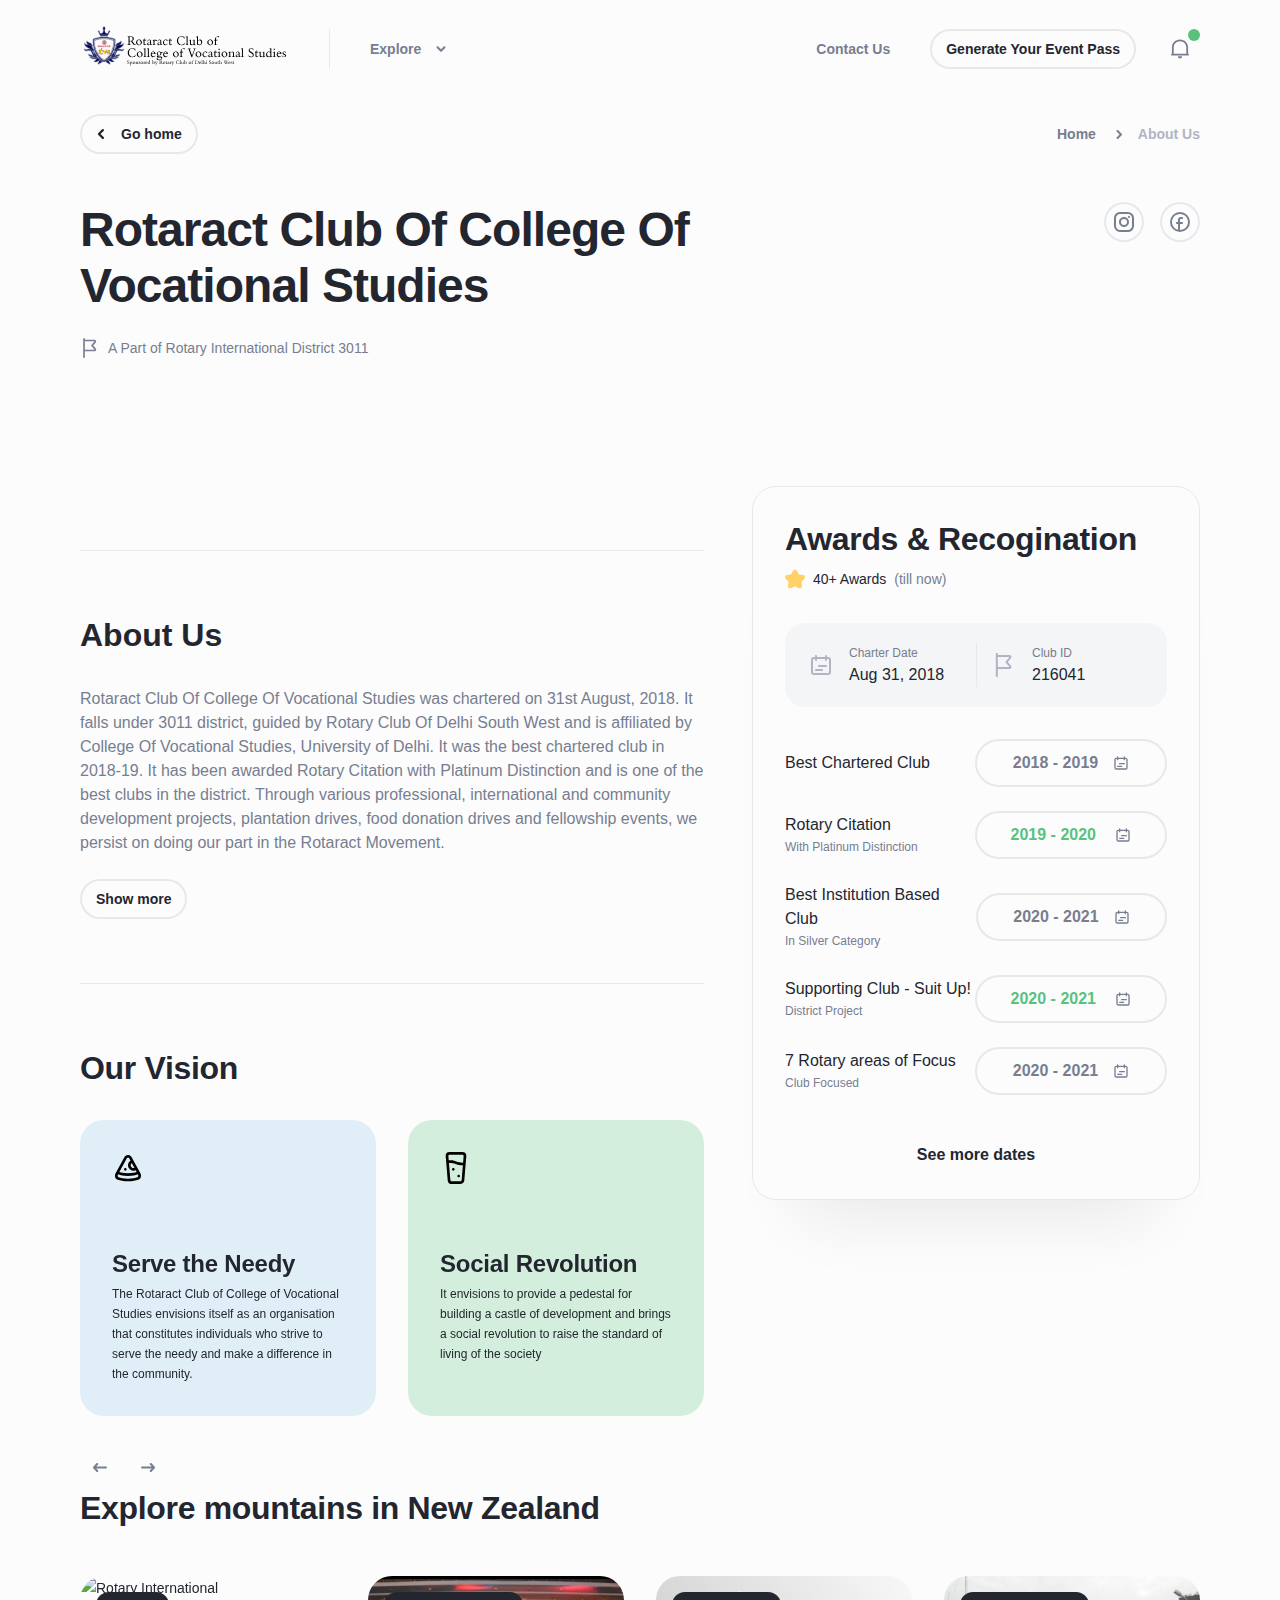
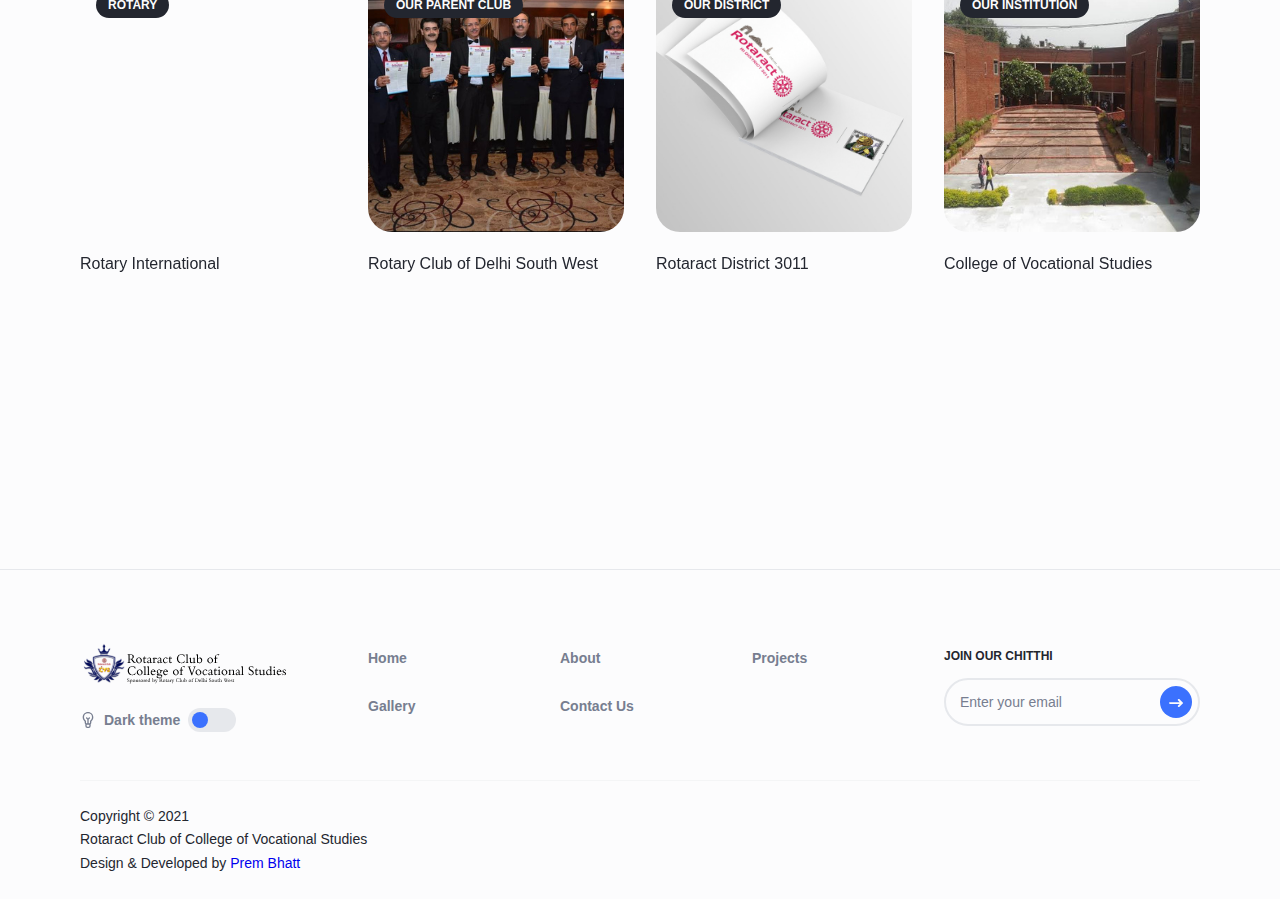
==== about.html @ 9aaa7a1e "test" ====
<!DOCTYPE html>
<html lang="en">

<head>
    <meta charset="UTF-8">
    <meta http-equiv="X-UA-Compatible" content="IE=edge">
    <meta name="viewport" content="width=device-width, initial-scale=1.0">
    <title>Rotaract Club of CVS | Home</title>
    <!--CSS-->
    <link rel="stylesheet" href="assets/css/style.css">
</head>

<body>
    <!--Darkmode-->
    <script>
        console.log(localStorage.getItem('darkMode'));
        if (localStorage.getItem('darkMode') === "on") {
            document.body.classList.add("dark");
            document.addEventListener("DOMContentLoaded", function () {
                document.querySelector('.js-theme input').checked = true;
            });
        }
    </script>

    <div class="outer">

        <!-- Header Section Start-->
        <header class="header js-header authorization">
            <div class="header__center center">
                <a class="header__logo" href="/">
                    <img class="some-icon" src="assets/img/logo5.svg" alt="Rotaract Club of CVS">
                    <img class="some-icon-dark" src="assets/img/white5.svg" alt="Rotaract Club of CVS">
                </a>
                <div class="header__wrapper js-header-wrapper">
                    <div class="header__item header__item_dropdown js-header-item">
                        <button class="header__head js-header-head">Explore
                            <svg class="icon icon-arrow-down">
                                <use xlink:href="#icon-arrow-down"></use>
                            </svg>
                        </button>
                        <div class="header__body js-header-body">
                            <div class="header__menu">
                                <a class="header__link active" href="index.html">
                                    <svg class="icon icon-home">
                                        <use xlink:href="#icon-home"></use>
                                    </svg>Home
                                </a>
                                <a class="header__link" href="about.html">
                                    <svg class="icon icon-building">
                                        <use xlink:href="#icon-building"></use>
                                    </svg>About
                                </a>
                                <a class="header__link" href="project.html">
                                    <svg class="icon icon-bag">
                                        <use xlink:href="#icon-bag"></use>
                                    </svg>Projects
                                </a>
                                <a class="header__link" href="team.html">
                                    <svg class="icon icon-location">
                                        <use xlink:href="#icon-location"></use>
                                    </svg>Meet Our Team
                                </a>
                                <a class="header__link" href="https://rotaractclubofcvs.substack.com/subscribe">
                                    <svg class="icon icon-comment">
                                        <use xlink:href="#icon-comment"></use>
                                    </svg>Blog
                                </a>
                                <a class="header__link" href="gallery.html">
                                    <svg class="icon icon-image">
                                        <use xlink:href="#icon-image"></use>
                                    </svg>Gallery
                                </a>
                                <a class="header__link" href="https://wizardcouncil.rotaractclubofcvs/">
                                    <svg class="icon icon-flag">
                                        <use xlink:href="#icon-flag"></use>
                                    </svg>Wizard Council
                                </a>
                            </div>
                        </div>
                    </div>
                    <a class="header__item" href="mailto:rotaractclubofcvs@gmail.com">Contact Us</a>
                    <a class="button button-stroke button-small header__button" href="pass.html">Generate Your Event
                        Pass</a>
                </div>
                <div class="header__item header__item_notification js-header-item">
                    <button class="header__head js-header-head active">
                        <svg class="icon icon-notification">
                            <use xlink:href="#icon-notification"></use>
                        </svg>
                    </button>
                    <div class="header__body js-header-body">
                        <div class="header__title">Notification</div>
                        <div class="header__notifications"><a class="header__notification" href="message-center.html">
                                <div class="header__avatar"><img src="img/content/avatar-1.jpg" alt="Avatar"></div>
                                <div class="header__details">
                                    <div class="header__subtitle">Kohaku Tora</div>
                                    <div class="header__content">just sent you a message</div>
                                    <div class="header__date">1 minute ago</div>
                                    <div class="header__status" style="background-color: #3B71FE;"></div>
                                </div>
                            </a><a class="header__notification" href="message-center.html">
                                <div class="header__avatar"><img src="img/content/avatar-1.jpg" alt="Avatar"></div>
                                <div class="header__details">
                                    <div class="header__subtitle">Kohaku Tora</div>
                                    <div class="header__content">just sent you a message</div>
                                    <div class="header__date">3 hours ago</div>
                                    <div class="header__status" style="background-color: #3B71FE;"></div>
                                </div>
                            </a></div>
                    </div>
                </div>
                <button class="header__burger js-header-burger"></button>
            </div>
        </header>
        <!-- Header Section End-->

        <div class="outer__inner">

            <!--About Section Start-->
            <div class="section wishlists js-tabs">
                <div class="wishlists__center center">
                  <div class="control">
                    <a class="button-stroke button-small control__button" href="/">
                      <svg class="icon icon-arrow-left">
                        <use xlink:href="#icon-arrow-left"></use>
                      </svg><span>Go home</span>
                    </a>
                    <ul class="breadcrumbs">
                      <li class="breadcrumbs__item">
                        <a class="breadcrumbs__link" href="index.html ">Home</a>
                      </li>
                      <li class="breadcrumbs__item">About Us</li>
                    </ul>
                  </div>
            
                  <div class="product__head">
                    <div class="product__box">
                      <h2 class="product__title h2">
                        Rotaract Club Of College Of Vocational Studies
                      </h2>
                      <div class="product__line">
                        <div class="product__options">
                          <div class="product__option">
                            <svg class="icon icon-flag">
                              <use xlink:href="#icon-flag"></use>
                            </svg>A Part of Rotary International District 3011
                          </div>
                        </div>
                      </div>
                    </div>
                    <div class="actions js-actions">
                      <div class="actions__list">
            
                        <div class="actions__item">
                          <a class="button-circle-stroke button-small actions__button" href="stays-category.html">
                            <svg class="icon icon-instagram">
                              <use xlink:href="#icon-instagram"></use>
                            </svg></a>
                        </div>
                        
                        <div class="actions__item">
                          <a class="button-circle-stroke button-small actions__button" href="stays-category.html">
                            <svg class="icon icon-facebook">
                              <use xlink:href="#icon-facebook"></use>
                            </svg></a>
                        </div>
                      </div>
                    </div>
                  </div>
                  <div class="gallery">
                    <div class="product__photo">
                            <img src="static\img\WhatsApp Image 2021-08-30 at 12.40.53 PM.jpeg" alt="" />
                          </div>
                  </div>
                </div>
                <div class="section description">
                  <div class="description__center center">
                    <div class="description__wrapper">
                      <div class="description__group">
                        <div class="description__section">
                          <div class="description__content">
                            <h4>About Us</h4>
                            <p>
                              Rotaract Club Of College Of Vocational Studies was chartered
                              on 31st August, 2018. It falls under 3011 district, guided by
                              Rotary Club Of Delhi South West and is affiliated by College
                              Of Vocational Studies, University of Delhi. It was the best
                              chartered club in 2018-19. It has been awarded Rotary Citation
                              with Platinum Distinction and is one of the best clubs in the
                              district. Through various professional,
                              international and community development projects, plantation
                              drives, food donation drives and fellowship events, we persist
                              on doing our part in the Rotaract Movement.
                            </p>
                          </div>
                          <div class="description__full">
                            <div class="description__content description__content_hide">
                              <p>
                                Rotaract Club of College of Vocational Studies endeavours to provide the unparallel exposures with
                                no stone unturned.
            
                                In its long journey of 3 years, it has been providing a true vision to its members in pusuit of
                                their mission.
            
                                The life becomes worthy when it changes the life of others and that is what Rotaract Club aims to
                                accomplish in this Rota year - Serve to Change the Lives.
            
                                The members who work tirelessly throughout the tenure to bring about a change gets tremendous
                                experience in the form of fellowships and leadership
                              </p>
            
                            </div>
                            <button class="button-stroke button-small description__button">
                              Show more
                            </button>
                          </div>
                        </div>
                        <div class="description__section">
                          <h4 class="description__title h4">Our Vision</h4>
                          <div class="description__inner">
                            <div class="description__slider js-slider-description">
                              <div class="description__slide" style="background-color: #e0eef7">
                                <div class="description__preview">
                                  <svg class="icon icon-pizza-slice">
                                    <use xlink:href="#icon-pizza-slice"></use>
                                  </svg>
                                </div>
                                <div class="description__subtitle">Serve the Needy</div>
                                <div class="description__text">
                                  The Rotaract Club of College of Vocational Studies envisions itself as an organisation that
                                  constitutes individuals who strive to serve the needy and make a difference in the community.
                                </div>
                              </div>
                              <div class="description__slide" style="background-color: #d3eedc">
                                <div class="description__preview">
                                  <svg class="icon icon-glass">
                                    <use xlink:href="#icon-glass"></use>
                                  </svg>
                                </div>
                                <div class="description__subtitle">Social Revolution</div>
                                <div class="description__text">
                                  It envisions to provide a pedestal for building a castle of development and brings a social
                                  revolution to raise the standard of living of the society
                                </div>
                              </div>
                              <div class="description__slide" style="background-color: #fff4d9">
                                <div class="description__preview">
                                  <svg class="icon icon-bag">
                                    <use xlink:href="#icon-bag"></use>
                                  </svg>
                                </div>
                                <div class="description__subtitle">Catapult the Latent Skills</div>
                                <div class="description__text">
                                  It endeavours to seek all those opportunities which would aid to catapult the latent skills in
                                  every possible way.
                                </div>
                              </div>
            
            
            
                            </div>
                          </div>
                        </div>
                      </div>
                    </div>
                    <div class="receipt">
                      <div class="receipt__head">
                        <div class="receipt__details">
                          <div class="receipt__cost">
            
                            <div class="receipt__actual">Awards & Recogination</div>
                            <div class="receipt__note"> </div>
                          </div>
                          <div class="receipt__rating">
                            <svg class="icon icon-star">
                              <use xlink:href="#icon-star"></use>
                            </svg>
                            <div class="receipt__number">40+ Awards</div>
                            <div class="receipt__reviews">(till now)</div>
                          </div>
                        </div>
            
                      </div>
                      <div class="receipt__description receipt__description_flex">
                        <div class="receipt__item">
                          <div class="receipt__icon">
                            <svg class="icon icon-calendar">
                              <use xlink:href="#icon-calendar"></use>
                            </svg>
                          </div>
                          <div class="receipt__box">
                            <div class="receipt__category">Charter Date</div>
                            <div class="receipt__subtitle">Aug 31, 2018</div>
                          </div>
                        </div>
                        <div class="receipt__item">
                          <div class="receipt__icon">
                            <svg class="icon icon-flag">
                              <use xlink:href="#icon-flag"></use>
                            </svg>
                          </div>
                          <div class="receipt__box">
                            <div class="receipt__category">Club ID</div>
                            <div class="receipt__subtitle">216041</div>
                          </div>
                        </div>
                      </div>
                      <div class="receipt__offers">
                        <div class="receipt__offer">
                          <div class="receipt__wrap">
                            <div class="receipt__date">Best Chartered Club</div>
            
                          </div>
                          <a class="button-stroke receipt__button" href="#"><span class="receipt__cost"><span
                                class="receipt__money"></span>2018 - 2019 </span>
                            <svg class="icon icon-calendar">
                              <use xlink:href="#icon-calendar"></use>
                            </svg></a>
                        </div>
                        <div class="receipt__offer">
                          <div class="receipt__wrap">
                            <div class="receipt__date">Rotary Citation </div>
                            <div class="receipt__time">With Platinum Distinction</div>
                          </div>
                          <a class="button-stroke receipt__button" href="#"><span class="receipt__cost"><span
                                class="receipt__money">2019 - 2020</span>
                              <svg class="icon icon-calendar">
                                <use xlink:href="#icon-calendar"></use>
                              </svg></a>
                        </div>
                        <div class="receipt__offer">
                          <div class="receipt__wrap">
                            <div class="receipt__date">Best Institution Based Club</div>
                            <div class="receipt__time">In Silver Category</div>
                          </div>
                          <a class="button-stroke receipt__button" href="#"><span class="receipt__cost"><span
                                class="receipt__money"></span>2020 - 2021</span>
                            <svg class="icon icon-calendar">
                              <use xlink:href="#icon-calendar"></use>
                            </svg></a>
                        </div>
                        <div class="receipt__offer">
                          <div class="receipt__wrap">
                            <div class="receipt__date">Supporting Club - Suit Up!</div>
                            <div class="receipt__time">District Project</div>
                          </div>
                          <a class="button-stroke receipt__button" href="#"><span class="receipt__cost"><span
                                class="receipt__money">2020 - 2021</span>
                              <svg class="icon icon-calendar">
                                <use xlink:href="#icon-calendar"></use>
                              </svg></a>
                        </div>
                        <div class="receipt__offer">
                          <div class="receipt__wrap">
                            <div class="receipt__date">7 Rotary areas of Focus</div>
                            <div class="receipt__time">Club Focused</div>
                          </div>
                          <a class="button-stroke receipt__button" href="#"><span class="receipt__cost"><span
                                class="receipt__money"></span> 2020 - 2021</span>
                            <svg class="icon icon-calendar">
                              <use xlink:href="#icon-calendar"></use>
                            </svg></a>
                        </div>
                      </div>
                      <div class="receipt__foot">
                        <a class="receipt__more" href="#">See more dates</a>
                      </div>
                    </div>
                  </div
                </div>
                <div class="section browse">
                  <div class="browse__center center">
                    <div class="browse__inner">
                      <div class="browse__head browse__head_small">
                        <h4 class="browse__title h4">Explore mountains in New Zealand</h4>
                      </div>
                      <div class="browse__wrapper">
                        <div class="browse__slider js-slider-browse"><a class="browse__card" href="rotaryinternational.html">
                            <div class="browse__preview"><img srcSet="assets/img/rotary.png"
                                src="assets/img/rotary.png" alt="Rotary International">
                              <div class="status-black browse__category">Rotary</div>
                            </div>
                            <div class="browse__subtitle">Rotary International</div>
            
                          </a><a class="browse__card" href="rcdsw.html">
                            <div class="browse__preview"><img srcSet="assets/img/parent.png"
                                src="assets/img/parent.png" alt="RCDSW">
                              <div class="status-black browse__category">Our Parent Club</div>
                            </div>
                            <div class="browse__subtitle">Rotary Club of Delhi South West</div>
            
                          </a><a class="browse__card" href="rotaractdistrict3011.html">
                            <div class="browse__preview"><img srcSet="assets/img/district.png"
                                src="assets/img/district.png" alt="Rotaract District">
                              <div class="status-black browse__category">Our District</div>
                            </div>
                            <div class="browse__subtitle">Rotaract District 3011</div>
            
                          </a><a class="browse__card" href="cvs.html">
                            <div class="browse__preview"><img srcSet="assets/img/cvs1.png"
                                src="assets/img/cvs1.png" alt="CVS">
                              <div class="status-black browse__category">Our Institution</div>
                            </div>
                            <div class="browse__subtitle">College of Vocational Studies</div>
            
                          </a>
                        </div>
                      </div>
                    </div>
                  </div>
                </div>
            
              </div>
            <!--About Section End-->

            



        </div>



        <!--Footer Section Start-->
        <footer class="footer">
            <div class="footer__center center">
                <div class="footer__row">
                    <div class="footer__col"><a class="footer__logo" href="index.html">
                            <img class="some-icon" src="assets/img/logo5.svg" alt="Rotaract Club of CVS">
                            <img class="some-icon-dark" src="assets/img/white5.svg" alt="Rotaract Club of CVS"></a>
                        <div class="footer__theme">
                            <svg class="icon icon-bulb">
                                <use xlink:href="#icon-bulb"></use>
                            </svg>Dark theme
                            <label class="theme js-theme">
                                <input class="theme__input" type="checkbox" /><span class="theme__inner"><span
                                        class="theme__box"></span></span>
                            </label>
                        </div>
                    </div>
                    <div class="footer__col">
                        <div class="footer__menu">
                            <a class="footer__link" href="/">Home</a>
                            <a class="footer__link" href="/about">About</a>
                            <a class="footer__link" href="/projects">Projects</a>
                            <a class="footer__link" href="cars.html">Gallery</a>
                            <a class="footer__link" href="/contact">Contact Us</a>
                        </div>
                    </div>
                    <div class="footer__col">
                        <div class="footer__info">Join our Chitthi</div>
                        <form class="subscription">
                            <input class="subscription__input" type="email" name="email" placeholder="Enter your email"
                                required="required" />
                            <button class="subscription__btn" src="https://rotaractclubofcvs.substack.com/embed">
                                <svg class="icon icon-arrow-next">
                                    <use xlink:href="#icon-arrow-next"></use>
                                </svg>
                            </button>
                        </form>
                    </div>
                </div>
                <div class="footer__bottom">
                    <div class="footer__copyright">Copyright © 2021</a>
                        <div class="footer__copyright">Rotaract Club of College of Vocational Studies</a>
                            <div class="footer__copyright">Design & Developed by <a
                                    href=" https://znap.link/PremBhatt "> Prem Bhatt </a>
                            </div>
                        </div>
                    </div>
        </footer>
        <!--Footer Section End-->




    </div>

    

    <!--javaScripts-->
    <script src="assets/js/lib/jquery.min.js"></script>
    <script src="assets/js/lib/slick.min.js"></script>
    <script src="assets/js/lib/jquery.nice-select.min.js"></script>
    <script src="assets/js/lib/share-buttons.js"></script>
    <script src="assets/js/lib/jquery.fancybox.min.js"></script>
    <script src="assets/js/lib/jquery.rateyo.min.js"></script>
    <script src="assets/js/lib/nouislider.min.js"></script>
    <script src="assets/js/lib/wNumb.js"></script>
    <script src="assets/js/lib/jquery.magnific-popup.min.js"></script>
    <script src="assets/js/lib/moment.min.js"></script>
    <script src="assets/js/lib/jquery.daterangepicker.min.js"></script>
    <script src="assets/js/lib/simpleParallax.min.js"></script>
    <script src="assets/js/custom.js"></script>
    <script src="assets/js/style.js"></script>

    <!-- svg sprite-->
    <div style="display: none"><svg width="0" height="0">
            <symbol xmlns="http://www.w3.org/2000/svg" viewBox="0 0 16 16" id="icon-arrow-down">
                <path
                    d="M10.805 6.362c-.26-.26-.682-.26-.943 0L8 8.224 6.138 6.362c-.26-.26-.682-.26-.943 0s-.26.682 0 .943l2.333 2.333c.26.26.682.26.943 0l2.333-2.333c.26-.26.26-.682 0-.943z">
                </path>
            </symbol>
            <symbol xmlns="http://www.w3.org/2000/svg" viewBox="0 0 16 16" id="icon-arrow-bottom">
                <path
                    d="M15.039 3.961c-.653-.653-1.713-.653-2.366 0L8 8.634 3.327 3.961c-.653-.653-1.713-.653-2.366 0s-.653 1.713 0 2.366l5.856 5.856c.653.653 1.713.653 2.366 0l5.856-5.856c.653-.653.653-1.713 0-2.366z">
                </path>
            </symbol>
            <symbol xmlns="http://www.w3.org/2000/svg" viewBox="0 0 16 16" id="icon-arrow-left">
                <path
                    d="M12.207.521a1.78 1.78 0 0 1 0 2.514L7.242 8l4.965 4.965a1.78 1.78 0 0 1 0 2.514 1.78 1.78 0 0 1-2.514 0L3.471 9.257a1.78 1.78 0 0 1 0-2.514L9.693.521a1.78 1.78 0 0 1 2.514 0z">
                </path>
            </symbol>
            <symbol xmlns="http://www.w3.org/2000/svg" viewBox="0 0 16 16" id="icon-arrow-right">
                <path
                    d="M6.528 5.195c-.26.26-.26.682 0 .943L8.39 8 6.528 9.862c-.26.26-.26.682 0 .943s.682.26.943 0l2.333-2.333c.26-.26.26-.682 0-.943L7.471 5.195c-.26-.26-.682-.26-.943 0z">
                </path>
            </symbol>
            <symbol xmlns="http://www.w3.org/2000/svg" viewBox="0 0 16 16" id="icon-email">
                <path
                    d="M13.334 2a2 2 0 0 1 1.995 1.851l.005.149v8a2 2 0 0 1-1.851 1.995l-.149.005H2.667a2 2 0 0 1-1.995-1.851L.667 12V4a2 2 0 0 1 1.851-1.995L2.667 2h10.667zm0 1.333H2.667C2.299 3.333 2 3.632 2 4v8c0 .368.298.667.667.667h10.667c.368 0 .667-.298.667-.667V4c0-.368-.298-.667-.667-.667zm-.821 1.573c.236.283.198.703-.085.939L9.281 8.468a2 2 0 0 1-2.561 0L3.574 5.845c-.283-.236-.321-.656-.085-.939s.656-.321.939-.085l3.146 2.622c.247.206.606.206.854 0l3.146-2.622c.283-.236.703-.197.939.085z">
                </path>
            </symbol>
            <symbol xmlns="http://www.w3.org/2000/svg" viewBox="0 0 16 16" id="icon-comment">
                <path
                    d="M8 1.413c1.643 0 3.124.162 4.203.326 1.127.171 2.019.997 2.213 2.12a17.13 17.13 0 0 1 .25 2.887 17.13 17.13 0 0 1-.25 2.887c-.193 1.123-1.086 1.949-2.213 2.12a28.6 28.6 0 0 1-3.787.323l-4.077 2.409a.67.67 0 0 1-1.006-.574v-2.269c-.902-.3-1.584-1.045-1.75-2.009-.135-.783-.25-1.777-.25-2.887s.115-2.104.25-2.887c.193-1.123 1.086-1.949 2.213-2.12 1.08-.164 2.561-.326 4.203-.326zm0 1.333a27.01 27.01 0 0 0-4.003.311c-.596.091-1.01.506-1.099 1.028a15.8 15.8 0 0 0-.231 2.661 15.8 15.8 0 0 0 .231 2.661c.078.453.395.817.856.97l.913.303v2.063l3.375-1.994.353-.006a27.26 27.26 0 0 0 3.609-.308c.596-.091 1.01-.506 1.099-1.028.125-.724.231-1.641.231-2.661s-.106-1.937-.231-2.661c-.09-.522-.504-.938-1.099-1.028A27.01 27.01 0 0 0 8 2.746zm-.667 4.667c.368 0 .667.298.667.667s-.298.667-.667.667h0-2.667C4.298 8.746 4 8.448 4 8.08s.298-.667.667-.667h0zm4-2.667c.368 0 .667.298.667.667s-.298.667-.667.667h0-6.667C4.298 6.08 4 5.781 4 5.413s.298-.667.667-.667h0z">
                </path>
            </symbol>
            <symbol xmlns="http://www.w3.org/2000/svg" viewBox="0 0 16 16" id="icon-home">
                <path
                    d="M8.287 1.411c.09.02.177.053.278.102l.086.044.318.184.132.079 2.561 1.543 3.348 2.009c.316.189.418.599.229.915-.17.284-.519.396-.817.277l-.097-.048-.99-.594v6.751c-.001.619-.013.951-.145 1.211-.128.251-.332.455-.583.583-.233.119-.526.141-1.033.144H10v.001H6v-.001H4.428c-.508-.004-.8-.026-1.033-.144-.251-.128-.455-.332-.583-.583-.119-.233-.141-.526-.144-1.033l-.001-6.928-.99.594c-.316.189-.725.087-.915-.229-.17-.284-.105-.644.14-.852l.088-.063 3.344-2.006L6.899 1.82l.451-.263.084-.043c.101-.049.189-.082.279-.102.189-.042.385-.042.574 0zM8 2.721l-.006.003-2.973 1.784L4 5.123l.001 7.651.008.399.005.071.002.018.018.002a6.48 6.48 0 0 0 .469.013H6V10.61a2 2 0 0 1 3.995-.149l.005.149v2.666h1.498l.399-.008.071-.005.018-.002.002-.018c.011-.133.013-.311.014-.608V5.123l-1.025-.618-2.969-1.781L8 2.721zm0 7.223c-.368 0-.667.298-.667.667l-.001 2.666h1.333l.001-2.666c0-.368-.298-.667-.667-.667z">
                </path>
            </symbol>
            <symbol xmlns="http://www.w3.org/2000/svg" viewBox="0 0 16 16" id="icon-home-fill">
                <path
                    d="M13.333 12.534V5.978l.99.594c.316.189.725.087.915-.229s.087-.725-.229-.915L11.661 3.42 9.1 1.877h0l-.45-.263-.086-.044c-.101-.049-.188-.082-.278-.102-.189-.042-.385-.042-.574 0-.09.02-.178.053-.279.102l-.084.043-.451.263h0L4.334 3.422.99 5.429c-.316.189-.418.599-.229.915s.599.418.915.229l.99-.594v6.556c0 .747 0 1.12.145 1.405.128.251.332.455.583.583.285.145.659.145 1.405.145h1.2v-4a2 2 0 0 1 4 0v4h1.2c.747 0 1.12 0 1.405-.145.251-.128.455-.332.583-.583.145-.285.145-.659.145-1.405z">
                </path>
            </symbol>
            <symbol xmlns="http://www.w3.org/2000/svg" viewBox="0 0 16 16" id="icon-globe">
                <path
                    d="M8 1.334a6.67 6.67 0 0 1 6.631 5.971l.003.029.033.667a6.67 6.67 0 0 1-13.3.667l-.033-.667c0-.225.011-.447.033-.667h0a6.67 6.67 0 0 1 6.634-6zm1.982 7.334H6.018c.077 1.396.391 2.599.817 3.451.532 1.065 1.021 1.216 1.164 1.216s.632-.151 1.164-1.216c.426-.852.74-2.055.817-3.451zm-5.299 0H2.708c.228 1.831 1.385 3.374 2.983 4.142-.556-1.068-.927-2.52-1.008-4.142zm8.609 0h-1.975c-.081 1.622-.452 3.074-1.009 4.142a5.34 5.34 0 0 0 2.984-4.143zm-7.6-5.476l-.143.071c-1.525.79-2.62 2.295-2.841 4.071h1.975c.08-1.623.452-3.074 1.008-4.143zM8 2.667c-.143 0-.632.151-1.164 1.216-.426.852-.74 2.055-.817 3.452h3.964c-.077-1.396-.391-2.6-.817-3.452-.501-1.002-.963-1.195-1.136-1.214L8 2.667h0zm2.308.524l.049.095c.53 1.059.882 2.473.96 4.048h1.975a5.34 5.34 0 0 0-2.984-4.143z">
                </path>
            </symbol>
            <symbol xmlns="http://www.w3.org/2000/svg" viewBox="0 0 16 16" id="icon-bell">
                <path
                    d="M8.833 12.861c.368 0 .679.313.516.643-.072.146-.169.281-.289.398-.281.276-.663.431-1.061.431s-.779-.155-1.061-.431a1.47 1.47 0 0 1-.289-.398c-.163-.33.148-.643.516-.643h1.667zM8 1.667c2.982 0 5.4 2.382 5.4 5.321v4.106h.011a.59.59 0 0 1 .589.589.59.59 0 0 1-.589.589H2.589A.59.59 0 0 1 2 11.683a.59.59 0 0 1 .589-.589H2.6V6.988c0-2.939 2.418-5.321 5.4-5.321zm0 1.178c-2.32 0-4.2 1.855-4.2 4.142v4.106h8.4V6.988c0-2.288-1.88-4.142-4.2-4.142z">
                </path>
            </symbol>
            <symbol xmlns="http://www.w3.org/2000/svg" viewBox="0 0 16 16" id="icon-flag">
                <path
                    d="M3.22 0c.368 0 .667.298.667.667v.666h7.768c1.097 0 1.707 1.239 1.089 2.103l-.077.098L10.553 6l2.113 2.466c.714.833.17 2.103-.888 2.196l-.124.005-7.768-.001v4.667c0 .368-.298.667-.667.667s-.667-.298-.667-.667V.667c0-.368.298-.667.667-.667zm8.434 2.667H3.886v6.667h7.768L8.797 6l2.857-3.333z">
                </path>
            </symbol>
            <symbol xmlns="http://www.w3.org/2000/svg" viewBox="0 0 16 16" id="icon-building">
                <path
                    d="M7.333 1.333a2 2 0 0 1 2 2v3.333h3.333a2 2 0 0 1 1.995 1.851l.005.149v4a2 2 0 0 1-1.851 1.995l-.149.005H3.333a2 2 0 0 1-2-2V3.333a2 2 0 0 1 2-2h4zm0 1.333h-4c-.335 0-.612.247-.659.568l-.007.099v9.333c0 .335.247.612.568.659l.099.007H4v-.667c0-.335.247-.612.568-.659L4.666 12H6c.335 0 .612.247.659.568l.007.099v.667H8v-10c0-.368-.298-.667-.667-.667zM12.666 8H9.333v5.333h3.333c.368 0 .667-.298.667-.667v-4c0-.368-.298-.667-.667-.667zm-1.333 3.333c.368 0 .667.298.667.667s-.298.667-.667.667-.667-.298-.667-.667.298-.667.667-.667zm0-2c.368 0 .667.298.667.667s-.298.667-.667.667-.667-.298-.667-.667.298-.667.667-.667zM6 9.333c.368 0 .667.298.667.667s-.298.667-.667.667h0-1.333C4.298 10.666 4 10.368 4 10s.298-.667.667-.667h0zm0-2.667c.368 0 .667.298.667.667S6.368 8 6 8H4.666C4.298 8 4 7.701 4 7.333s.298-.667.667-.667H6zM6 4c.368 0 .667.298.667.667s-.298.667-.667.667H4.666c-.368 0-.667-.298-.667-.667S4.298 4 4.666 4H6z">
                </path>
            </symbol>
            <symbol xmlns="http://www.w3.org/2000/svg" viewBox="0 0 16 16" id="icon-arrow-next">
                <path
                    d="M10.39 3.765c.464-.375 1.187-.349 1.615.057l3.692 3.5a.91.91 0 0 1 0 1.357l-3.692 3.5c-.428.406-1.151.431-1.615.057s-.493-1.007-.065-1.413L12.247 9H1.143C.512 9 0 8.552 0 8s.512-1 1.143-1h11.104l-1.922-1.822c-.428-.406-.399-1.038.065-1.413z">
                </path>
            </symbol>
            <symbol xmlns="http://www.w3.org/2000/svg" viewBox="0 0 16 16" id="icon-arrow-prev">
                <path
                    d="M5.61 12.235c-.464.375-1.187.349-1.615-.057l-3.692-3.5a.91.91 0 0 1 0-1.357l3.692-3.5c.428-.406 1.151-.431 1.615-.057s.493 1.007.065 1.413L3.753 7h11.104C15.488 7 16 7.448 16 8s-.512 1-1.143 1H3.753l1.922 1.822c.428.406.399 1.038-.065 1.413z">
                </path>
            </symbol>
            <symbol xmlns="http://www.w3.org/2000/svg" viewBox="0 0 16 16" id="icon-notification">
                <path
                    d="M8.833 12.861c.368 0 .679.313.516.643-.072.146-.169.281-.289.398-.281.276-.663.431-1.061.431s-.779-.155-1.061-.431a1.47 1.47 0 0 1-.289-.398c-.163-.33.148-.643.516-.643h1.667zM8 1.667c2.982 0 5.4 2.382 5.4 5.321v4.106h.011a.59.59 0 0 1 .589.589.59.59 0 0 1-.589.589H2.589A.59.59 0 0 1 2 11.683a.59.59 0 0 1 .589-.589H2.6V6.988c0-2.939 2.418-5.321 5.4-5.321zm0 1.178c-2.32 0-4.2 1.855-4.2 4.142v4.106h8.4V6.988c0-2.288-1.88-4.142-4.2-4.142z">
                </path>
            </symbol>
            <symbol xmlns="http://www.w3.org/2000/svg" viewBox="0 0 16 16" id="icon-bulb">
                <path
                    d="M7.999 0c2.946 0 5.333 2.388 5.333 5.333 0 1.684-.781 3.186-2 4.164v1.17c0 .591-.256 1.122-.663 1.488L10.668 14a2 2 0 0 1-2 2H7.335a2 2 0 0 1-2-2v-1.841c-.41-.366-.668-.899-.668-1.492v-1.17c-1.219-.977-2-2.479-2-4.164C2.666 2.388 5.054 0 7.999 0zm1.335 12.667l-2.667-.001V14c0 .368.298.667.667.667h1.333c.368 0 .667-.298.667-.667v-1.333h0zM7.999 1.333a4 4 0 0 0-4 4A3.99 3.99 0 0 0 5.5 8.457l.499.4v1.81c0 .368.298.667.667.667h.668V7.609L6.196 6.471c-.26-.26-.26-.682 0-.943s.682-.26.943 0h0L8 6.39l.862-.862c.26-.26.682-.26.943 0s.26.682 0 .943h0L8.667 7.609v3.724h.666c.368 0 .667-.298.667-.667v-1.81l.499-.4a3.99 3.99 0 0 0 1.501-3.123 4 4 0 0 0-4-4z">
                </path>
            </symbol>
            <symbol xmlns="http://www.w3.org/2000/svg" viewBox="0 0 16 16" id="icon-coin">
                <path
                    d="M8 1.334a6.67 6.67 0 0 1 6.667 6.667A6.67 6.67 0 0 1 8 14.667a6.67 6.67 0 0 1-6.667-6.667A6.67 6.67 0 0 1 8 1.334zm0 1.333c-2.946 0-5.333 2.388-5.333 5.333S5.054 13.334 8 13.334s5.333-2.388 5.333-5.333S10.945 2.667 8 2.667zm0 1.333c.368 0 .667.298.667.667a2 2 0 0 1 2 2c0 .368-.298.667-.667.667s-.667-.298-.667-.667-.298-.667-.667-.667H7.162c-.274 0-.496.222-.496.496 0 .213.137.403.339.47l2.411.804a1.83 1.83 0 0 1-.578 3.564h-.171c0 .368-.298.667-.667.667s-.667-.298-.667-.667a2 2 0 0 1-2-2c0-.368.298-.667.667-.667s.667.298.667.667.298.667.667.667h1.504c.274 0 .496-.222.496-.496 0-.213-.136-.403-.339-.47l-2.411-.804a1.83 1.83 0 0 1 .578-3.564h.171c0-.368.298-.667.667-.667z">
                </path>
            </symbol>
            <symbol xmlns="http://www.w3.org/2000/svg" viewBox="0 0 16 16" id="icon-star">
                <path
                    d="M9.69 1.529l1.442 2.838 3.238.457c1.517.214 2.211 2.086 1.041 3.192l-2.326 2.198.547 3.098c.28 1.587-1.404 2.653-2.73 1.977L8 13.809l-2.903 1.481c-1.328.678-3.011-.391-2.731-1.976l.547-3.098L.588 8.017C-.582 6.91.114 5.038 1.628 4.824l3.239-.457L6.31 1.529c.697-1.371 2.683-1.372 3.38 0z">
                </path>
            </symbol>
            <symbol xmlns="http://www.w3.org/2000/svg" viewBox="0 0 16 16" id="icon-play">
                <path
                    d="M1.509 2.463c0-1.71 1.876-2.755 3.33-1.855l8.945 5.538c1.378.853 1.378 2.857 0 3.711l-8.945 5.538c-1.454.899-3.33-.147-3.33-1.856V2.463z">
                </path>
            </symbol>
            <symbol xmlns="http://www.w3.org/2000/svg" viewBox="0 0 16 16" id="icon-modem">
                <path
                    d="M11.333 1.333c.368 0 .667.298.667.667h0v5.333h.667a2 2 0 0 1 1.995 1.851l.005.149V12a2 2 0 0 1-1.851 1.995l-.149.005-.007.099c-.048.321-.325.568-.659.568-.368 0-.667-.298-.667-.667h0-6.667c0 .368-.298.667-.667.667s-.667-.298-.667-.667h0a2 2 0 0 1-1.995-1.851L1.334 12V9.333a2 2 0 0 1 1.851-1.995l.149-.005H4V4.666C4 4.298 4.299 4 4.667 4s.667.298.667.667h0v2.667h5.333V2c0-.368.298-.667.667-.667zm1.334 7.333H3.334c-.368 0-.667.298-.667.667V12c0 .368.298.667.667.667h9.333c.368 0 .667-.298.667-.667V9.333c0-.368-.298-.667-.667-.667zM4.667 10c.368 0 .667.298.667.667s-.298.667-.667.667S4 11.035 4 10.666 4.299 10 4.667 10zm6.667 0c.368 0 .667.298.667.667s-.298.667-.667.667h0-4c-.368 0-.667-.298-.667-.667S6.965 10 7.333 10h0z">
                </path>
            </symbol>
            <symbol xmlns="http://www.w3.org/2000/svg" viewBox="0 0 16 16" id="icon-burger">
                <path
                    d="M10.001 2a4.67 4.67 0 0 1 4.667 4.667 1.99 1.99 0 0 1-.257.982c.555.355.923.977.923 1.685a2 2 0 0 1-.923 1.685c.164.289.257.624.257.981a2 2 0 0 1-2 2H3.334a2 2 0 0 1-2-2 1.99 1.99 0 0 1 .257-.981c-.556-.354-.925-.977-.925-1.686a2 2 0 0 1 .925-1.687c-.163-.289-.257-.624-.257-.98A4.67 4.67 0 0 1 6.001 2h4zm2.667 9.333H3.334c-.368 0-.667.299-.667.667 0 .335.247.612.568.659l.099.007h9.333c.368 0 .667-.299.667-.667s-.299-.667-.667-.667zm.665-2.667H2.666c-.368 0-.667.298-.667.667s.298.667.667.667h10.667c.368 0 .667-.298.667-.667s-.298-.667-.667-.667zm-3.332-5.333h-4c-1.841 0-3.333 1.492-3.333 3.333 0 .335.247.612.568.659l.099.007h9.333c.368 0 .667-.298.667-.667 0-1.841-1.492-3.333-3.333-3.333zM5.333 4.667c.368 0 .667.298.667.667S5.701 6 5.333 6s-.667-.298-.667-.667.298-.667.667-.667zm2.667 0c.368 0 .667.298.667.667S8.368 6 7.999 6s-.667-.298-.667-.667.298-.667.667-.667zm2.667 0c.368 0 .667.298.667.667S11.034 6 10.666 6s-.667-.298-.667-.667.298-.667.667-.667z">
                </path>
            </symbol>
            <symbol xmlns="http://www.w3.org/2000/svg" viewBox="0 0 16 16" id="icon-check">
                <path
                    d="M15.665 2.668c.446.446.446 1.17 0 1.616l-9.143 9.143c-.446.446-1.17.446-1.616 0L.335 8.855c-.446-.446-.446-1.17 0-1.616s1.17-.446 1.616 0l3.763 3.763 8.335-8.335c.446-.446 1.17-.446 1.616 0z">
                </path>
            </symbol>
            <symbol xmlns="http://www.w3.org/2000/svg" viewBox="0 0 16 16" id="icon-share">
                <path
                    d="M10.702 6.063l1.279.098c.99.104 1.779.806 1.898 1.843.068.591.122 1.444.122 2.663l-.122 2.663c-.118 1.036-.906 1.739-1.896 1.843-.787.083-2.042.161-3.982.161s-3.195-.078-3.982-.161c-.99-.104-1.778-.807-1.896-1.843C2.054 12.739 2 11.886 2 10.667l.122-2.663c.119-1.037.908-1.739 1.897-1.843l1.279-.098c.368-.02.682.263.701.63s-.263.682-.63.701l-1.21.092c-.417.044-.671.3-.713.669-.06.529-.113 1.33-.113 2.511l.113 2.511c.042.369.295.625.711.669C4.887 13.924 6.093 14 8 14l3.842-.154c.416-.044.669-.299.711-.669.06-.529.113-1.33.113-2.511l-.113-2.511c-.042-.369-.296-.625-.713-.669l-1.21-.092c-.368-.02-.65-.334-.63-.701s.334-.65.701-.63zM8.471.862l2.333 2.333c.26.26.26.682 0 .943s-.682.26-.943 0L8.667 2.943v6.391c0 .368-.298.667-.667.667s-.667-.298-.667-.667V2.943L6.138 4.138c-.26.26-.682.26-.943 0s-.26-.682 0-.943L7.529.862c.26-.26.682-.26.943 0z">
                </path>
            </symbol>
            <symbol xmlns="http://www.w3.org/2000/svg" viewBox="0 0 16 16" id="icon-more">
                <path
                    d="M3.333 6.667A1.34 1.34 0 0 1 4.667 8a1.34 1.34 0 0 1-1.333 1.333A1.34 1.34 0 0 1 2 8a1.34 1.34 0 0 1 1.333-1.333zm9.333 0A1.34 1.34 0 0 1 14 8a1.34 1.34 0 0 1-1.333 1.333A1.34 1.34 0 0 1 11.333 8a1.34 1.34 0 0 1 1.333-1.333zM8 6.667A1.34 1.34 0 0 1 9.333 8 1.34 1.34 0 0 1 8 9.334 1.34 1.34 0 0 1 6.667 8 1.34 1.34 0 0 1 8 6.667zM3.333 6.667A1.34 1.34 0 0 1 4.667 8a1.34 1.34 0 0 1-1.333 1.333A1.34 1.34 0 0 1 2 8a1.34 1.34 0 0 1 1.333-1.333zm9.333 0A1.34 1.34 0 0 1 14 8a1.34 1.34 0 0 1-1.333 1.333A1.34 1.34 0 0 1 11.333 8a1.34 1.34 0 0 1 1.333-1.333zM8 6.667A1.34 1.34 0 0 1 9.333 8 1.34 1.34 0 0 1 8 9.334 1.34 1.34 0 0 1 6.667 8 1.34 1.34 0 0 1 8 6.667z">
                </path>
            </symbol>
            <symbol xmlns="http://www.w3.org/2000/svg" viewBox="0 0 16 16" id="icon-heart">
                <path
                    d="M11 2.112c2.393 0 4.333 1.94 4.333 4.333 0 4.245-4.647 6.59-6.542 7.37-.511.21-1.071.21-1.582 0-1.896-.78-6.543-3.124-6.543-7.37 0-2.393 1.94-4.333 4.333-4.333a4.32 4.32 0 0 1 3 1.206 4.32 4.32 0 0 1 3-1.206zm0 1.333c-.807 0-1.537.317-2.077.835l-.462.443c-.258.248-.665.248-.923 0l-.462-.443c-.54-.518-1.27-.835-2.077-.835a3 3 0 0 0-3 3c0 1.588.86 2.9 2.101 3.978s2.728 1.794 3.615 2.159a.73.73 0 0 0 .567 0c.888-.365 2.373-1.08 3.615-2.159S14 8.034 14 6.445a3 3 0 0 0-3-3z">
                </path>
            </symbol>
            <symbol xmlns="http://www.w3.org/2000/svg" viewBox="0 0 16 16" id="icon-heart-fill">
                <path
                    d="M8 3.339a4.32 4.32 0 0 0-3-1.206c-2.393 0-4.333 1.94-4.333 4.333 0 4.246 4.647 6.59 6.543 7.37.511.21 1.071.21 1.582 0 1.896-.78 6.543-3.124 6.543-7.37 0-2.393-1.94-4.333-4.333-4.333a4.32 4.32 0 0 0-3 1.206z">
                </path>
            </symbol>
            <symbol xmlns="http://www.w3.org/2000/svg" viewBox="0 0 16 16" id="icon-close">
                <path
                    d="M3.528 3.528c.26-.26.682-.26.943 0L8 7.057l3.529-3.529c.26-.26.682-.26.943 0s.26.682 0 .943L8.942 8l3.529 3.529c.26.26.26.682 0 .943s-.682.26-.943 0L8 8.942l-3.529 3.529c-.26.26-.682.26-.943 0s-.26-.682 0-.943L7.057 8 3.528 4.471c-.26-.26-.26-.682 0-.943z">
                </path>
            </symbol>
            <symbol xmlns="http://www.w3.org/2000/svg" viewBox="0 0 16 16" id="icon-location">
                <path
                    d="M14.349 3.832L10.4 13.31c-.772 1.854-3.489 1.54-3.819-.44l-.493-2.956-2.956-.493c-1.981-.33-2.294-3.047-.44-3.819l9.478-3.949a1.67 1.67 0 0 1 2.18 2.179zm-1.667-.949L3.204 6.833a.67.67 0 0 0 .147 1.273l2.956.493c.562.094 1.002.534 1.096 1.096l.493 2.956a.67.67 0 0 0 1.273.147l3.949-9.478c.114-.275-.161-.55-.436-.436z">
                </path>
            </symbol>
            <symbol xmlns="http://www.w3.org/2000/svg" viewBox="0 0 16 16" id="icon-image">
                <path
                    d="M8.001 1.334a28.06 28.06 0 0 1 3.639.246c1.464.193 2.588 1.317 2.782 2.782.133 1.007.246 2.266.246 3.639a28.05 28.05 0 0 1-.246 3.639c-.193 1.464-1.317 2.588-2.782 2.782-1.007.133-2.266.246-3.639.246s-2.632-.113-3.639-.246c-1.465-.193-2.588-1.317-2.782-2.782a28.06 28.06 0 0 1-.246-3.639 28.06 28.06 0 0 1 .246-3.639c.193-1.465 1.317-2.588 2.782-2.782a28.06 28.06 0 0 1 3.639-.246zm0 1.333c-1.301 0-2.501.107-3.464.235-.867.114-1.52.768-1.635 1.635-.127.963-.235 2.163-.235 3.464 0 1.055.071 2.043.165 2.892l1.086-1.087a2 2 0 0 1 2.828 0l.114.114c.26.26.682.26.943 0l1.448-1.448a2 2 0 0 1 2.828 0l1.196 1.196-.168 1.718-1.971-1.971c-.26-.26-.682-.26-.943 0l-1.448 1.448a2 2 0 0 1-2.828 0l-.114-.114c-.26-.26-.682-.26-.943 0l-1.605 1.606a1.88 1.88 0 0 0 1.28.745c.963.127 2.163.235 3.464.235a26.72 26.72 0 0 0 3.464-.235c.867-.114 1.52-.768 1.635-1.635.127-.963.235-2.163.235-3.464s-.107-2.501-.235-3.464c-.114-.867-.768-1.52-1.635-1.635-.963-.127-2.163-.235-3.464-.235zm-2.001 2c.736 0 1.333.597 1.333 1.333s-.597 1.333-1.333 1.333-1.333-.597-1.333-1.333.597-1.333 1.333-1.333z">
                </path>
            </symbol>
            <symbol xmlns="http://www.w3.org/2000/svg" viewBox="0 0 16 16" id="icon-toilet-paper">
                <path
                    d="M11.333 1.333c.952 0 1.799.587 2.378 1.407.542.768.897 1.796.949 2.965l.006.295v6.667a2 2 0 0 1-1.851 1.995l-.149.005h-4a2 2 0 0 1-1.995-1.851l-.005-.149v-2h-2c-1.841 0-3.333-2.089-3.333-4.667s1.492-4.667 3.333-4.667h6.667zm0 1.333H6.999c.29.398.528.869.699 1.392l.027.084.035.117.033.118.039.156.02.085.024.116.077.478.012.114.015.164.006.088.007.126.001.038.001.024L8 6v3.333h0c.368 0 .667.298.667.667s-.298.667-.667.667v2c0 .335.247.612.568.659l.099.007h4c.335 0 .612-.247.659-.568l.007-.099v-2c-.368 0-.667-.298-.667-.667s.298-.667.667-.667h0V6c0-1.043-.299-1.906-.711-2.491-.421-.597-.908-.843-1.289-.843zm-.667 6.667c.368 0 .667.298.667.667s-.298.667-.667.667S10 10.368 10 10s.298-.667.667-.667zm-6-6.667c-.378 0-.846.212-1.272.808S2.666 4.957 2.666 6s.304 1.931.728 2.525.894.808 1.272.808.846-.212 1.272-.808.728-1.482.728-2.525a4.96 4.96 0 0 0-.202-1.42c-.126-.418-.304-.779-.51-1.07-.383-.542-.819-.795-1.182-.837l-.107-.006h0zm0 2c.368 0 .667.597.667 1.333s-.298 1.333-.667 1.333S4 6.736 4 6s.298-1.333.667-1.333z">
                </path>
            </symbol>
            <symbol xmlns="http://www.w3.org/2000/svg" viewBox="0 0 16 16" id="icon-credit-card">
                <path
                    d="M15.334 12a2 2 0 0 1-1.851 1.995l-.149.005H2.667a2 2 0 0 1-1.995-1.851L.667 12V4a2 2 0 0 1 1.851-1.995L2.667 2h10.667a2 2 0 0 1 1.995 1.851l.005.149v8zM14 6.666H2V12c0 .368.298.667.667.667h10.667c.368 0 .667-.298.667-.667V6.666zM4.334 9.333a1 1 0 1 1 0 2 1 1 0 1 1 0-2zm3.333 0a1 1 0 1 1 0 2 1 1 0 1 1 0-2zm5.667-6H2.667C2.299 3.333 2 3.632 2 4v1.333h12V4c0-.368-.298-.667-.667-.667z">
                </path>
            </symbol>
            <symbol xmlns="http://www.w3.org/2000/svg" viewBox="0 0 16 16" id="icon-medical-case">
                <path
                    d="M9.333 1.333a2 2 0 0 1 2 2V4H12c1.416 0 2.574 1.104 2.661 2.498l.005.169V12c0 1.416-1.104 2.574-2.498 2.661l-.169.005H4c-1.416 0-2.574-1.104-2.661-2.498L1.333 12V6.666c0-1.416 1.104-2.574 2.498-2.661L4 4h.667 0v-.667a2 2 0 0 1 2-2h2.667zm2.667 4H4c-.736 0-1.333.597-1.333 1.333V12c0 .736.597 1.333 1.333 1.333h8c.736 0 1.333-.597 1.333-1.333V6.666c0-.736-.597-1.333-1.333-1.333zM8 6.666c.368 0 .667.298.667.667h0v1.333H10c.368 0 .667.298.667.667S10.368 10 10 10h0-1.333v1.333c0 .368-.298.667-.667.667s-.667-.298-.667-.667h0V10H6c-.368 0-.667-.298-.667-.667s.298-.667.667-.667h0 1.333V7.333c0-.368.298-.667.667-.667zm1.333-4H6.666c-.368 0-.667.298-.667.667V4h4 0v-.667c0-.368-.298-.667-.667-.667z">
                </path>
            </symbol>
            <symbol xmlns="http://www.w3.org/2000/svg" viewBox="0 0 16 16" id="icon-monitor">
                <path
                    d="M12 1.333c1.416 0 2.574 1.104 2.661 2.498l.005.169v5.333c0 1.416-1.104 2.574-2.498 2.661L12 12h-2v1.333h.667c.368 0 .667.298.667.667s-.298.667-.667.667H5.333c-.368 0-.667-.298-.667-.667s.298-.667.667-.667H6V12H4c-1.416 0-2.574-1.104-2.661-2.498l-.005-.169V4c0-1.416 1.104-2.574 2.498-2.661L4 1.333h8zM8.666 12H7.333v1.333h1.333V12zM12 2.666H4c-.736 0-1.333.597-1.333 1.333v5.333c0 .736.597 1.333 1.333 1.333h8c.736 0 1.333-.597 1.333-1.333V4c0-.736-.597-1.333-1.333-1.333zm-6 4c.368 0 .667.298.667.667S6.368 8 6 8h0-1.333C4.298 8 4 7.701 4 7.333s.298-.667.667-.667h0zM9.333 4c.368 0 .667.298.667.667s-.298.667-.667.667h0-4.667c-.368 0-.667-.298-.667-.667S4.298 4 4.666 4h0z">
                </path>
            </symbol>
            <symbol xmlns="http://www.w3.org/2000/svg" viewBox="0 0 16 16" id="icon-calendar">
                <path
                    d="M11.333 1.333c.335 0 .612.247.659.568L12 2l-.001.666h.667a2 2 0 0 1 1.995 1.851l.005.149v8a2 2 0 0 1-1.851 1.995l-.149.005H3.333a2 2 0 0 1-1.995-1.851l-.005-.149v-8a2 2 0 0 1 1.851-1.995l.149-.005h.666L4 2c0-.368.298-.667.667-.667.335 0 .612.247.659.568L5.333 2l-.001.666h5.334V2c0-.368.298-.667.667-.667zM12.666 4l-.667-.001.001.667c0 .368-.298.667-.667.667-.335 0-.612-.247-.659-.568l-.007-.099v-.667H5.332l.001.667c0 .368-.298.667-.667.667-.335 0-.612-.247-.659-.568L4 4.666l-.001-.667L3.333 4c-.368 0-.667.298-.667.667v8c0 .368.298.667.667.667h9.333c.368 0 .667-.298.667-.667v-8c0-.368-.298-.667-.667-.667zm-4 6.667c.368 0 .667.298.667.667 0 .335-.247.612-.568.659L8.666 12h-4C4.298 12 4 11.701 4 11.333c0-.335.247-.612.568-.659l.099-.007h4zM11.333 8c.368 0 .667.298.667.667 0 .335-.247.612-.568.659l-.099.007H6.666c-.368 0-.667-.298-.667-.667 0-.335.247-.612.568-.659L6.666 8h4.667z">
                </path>
            </symbol>
            <symbol xmlns="http://www.w3.org/2000/svg" viewBox="0 0 16 16" id="icon-user">
                <path
                    d="M8 .668a4 4 0 0 1 4 4c0 1.296-.617 2.449-1.573 3.18 2.104.93 3.573 3.037 3.573 5.487v1.333c0 .368-.298.667-.667.667s-.667-.298-.667-.667v-1.333a4.67 4.67 0 0 0-4.645-4.667H8h0l-.021-.001-.193.006a4.67 4.67 0 0 0-4.453 4.662v1.333c0 .368-.298.667-.667.667S2 15.036 2 14.668v-1.333c0-2.45 1.468-4.557 3.573-5.489C4.617 7.117 4 5.964 4 4.668a4 4 0 0 1 4-4zm0 1.333c-1.473 0-2.667 1.194-2.667 2.667S6.527 7.335 8 7.335s2.667-1.194 2.667-2.667S9.473 2.001 8 2.001z">
                </path>
            </symbol>
            <symbol xmlns="http://www.w3.org/2000/svg" viewBox="0 0 16 16" id="icon-plus">
                <path
                    d="M8.667 4.667C8.667 4.298 8.368 4 8 4s-.667.298-.667.667v2.667H4.667C4.298 7.333 4 7.632 4 8s.298.667.667.667h2.667v2.667c0 .368.298.667.667.667s.667-.298.667-.667V8.667h2.667c.368 0 .667-.298.667-.667s-.298-.667-.667-.667H8.667V4.667z">
                </path>
            </symbol>
            <symbol xmlns="http://www.w3.org/2000/svg" viewBox="0 0 16 16" id="icon-minus">
                <path
                    d="M4 8c0-.368.298-.667.667-.667h6.667c.368 0 .667.298.667.667s-.298.667-.667.667H4.667C4.298 8.666 4 8.368 4 8z">
                </path>
            </symbol>
            <symbol xmlns="http://www.w3.org/2000/svg" viewBox="0 0 16 16" id="icon-bag">
                <path
                    d="M8.5 1.334c1.613 0 2.958 1.145 3.266 2.666h.562a2.67 2.67 0 0 1 2.666 2.633l-.005.2-.333 5.333a2.67 2.67 0 0 1-2.494 2.495l-.168.005h-6.99c-1.352 0-2.479-1.008-2.645-2.333l-.016-.167-.333-5.333a2.67 2.67 0 0 1 2.462-2.825l.2-.008h.562C5.542 2.479 6.887 1.334 8.5 1.334zm3.828 3.999h-.496l.001.667a.67.67 0 0 1-.667.667c-.368 0-.666-.299-.666-.667l-.001-.667h-4L6.5 6c0 .368-.298.667-.667.667S5.167 6.368 5.167 6l-.001-.667h-.494c-.769 0-1.379.649-1.331 1.417l.333 5.333c.044.703.627 1.25 1.331 1.25h6.99c.704 0 1.287-.547 1.331-1.25l.333-5.333c.048-.768-.562-1.417-1.331-1.417zM8.5 2.667A2 2 0 0 0 6.614 4h3.772A2 2 0 0 0 8.5 2.667z">
                </path>
            </symbol>
            <symbol xmlns="http://www.w3.org/2000/svg" viewBox="0 0 16 16" id="icon-star-outline">
                <path
                    d="M6.339 2.517c.616-1.475 2.706-1.475 3.322 0h0l1.017 2.437 2.639.211c1.598.128 2.245 2.123 1.025 3.164h0l-2.006 1.711.613 2.56c.373 1.556-1.319 2.789-2.686 1.957h0L8 13.179l-2.264 1.377c-1.367.832-3.059-.401-2.686-1.957h0l.613-2.56-2.006-1.711C.438 7.288 1.084 5.292 2.682 5.165h0l2.639-.211zm1.23.514L6.348 5.956c-.067.161-.219.271-.393.285l-3.166.253a.47.47 0 0 0-.266.82l2.41 2.056c.133.114.192.293.151.464l-.737 3.076a.47.47 0 0 0 .696.507l2.714-1.651c.149-.091.336-.091.485 0l2.714 1.651a.47.47 0 0 0 .696-.507l-.737-3.076c-.041-.171.017-.35.151-.464l2.41-2.056a.47.47 0 0 0-.266-.82l-3.166-.253c-.174-.014-.326-.124-.393-.285L8.43 3.031a.47.47 0 0 0-.861 0z">
                </path>
            </symbol>
            <symbol xmlns="http://www.w3.org/2000/svg" viewBox="0 0 16 16" id="icon-instagram">
                <path
                    d="M10.666 1.333a4 4 0 0 1 3.995 3.8l.005.2v5.333a4 4 0 0 1-3.8 3.995l-.2.005H5.333a4 4 0 0 1-3.995-3.8l-.005-.2V5.333a4 4 0 0 1 3.8-3.995l.2-.005h5.333zm0 1.333H5.333c-1.473 0-2.667 1.194-2.667 2.667v5.333c0 1.473 1.194 2.667 2.667 2.667h5.333c1.473 0 2.667-1.194 2.667-2.667V5.333c0-1.473-1.194-2.667-2.667-2.667zm-2.666 2c1.841 0 3.333 1.492 3.333 3.333s-1.492 3.333-3.333 3.333S4.667 9.841 4.667 8 6.16 4.667 8.001 4.667zm0 1.333a2 2 0 1 0 0 4 2 2 0 1 0 0-4zm3.333-2c.368 0 .667.298.667.667s-.298.667-.667.667-.667-.298-.667-.667.298-.667.667-.667z">
                </path>
            </symbol>
            <symbol xmlns="http://www.w3.org/2000/svg" viewBox="0 0 16 16" id="icon-facebook">
                <path
                    d="M8 1.333A6.67 6.67 0 0 1 14.666 8 6.67 6.67 0 0 1 8 14.666 6.67 6.67 0 0 1 1.333 8 6.67 6.67 0 0 1 8 1.333zm0 1.333C5.054 2.666 2.666 5.054 2.666 8c0 2.485 1.699 4.573 3.999 5.165V9.333H6c-.368 0-.667-.298-.667-.667S5.631 8 6 8h0 .667V6.667a2 2 0 0 1 2-2h0 .667c.368 0 .667.298.667.667S9.701 6 9.333 6h0-.667C8.298 6 8 6.298 8 6.667h0V8h1.333c.368 0 .667.298.667.667s-.298.667-.667.667h0H8v4h0c2.946 0 5.333-2.388 5.333-5.333S10.945 2.666 8 2.666z">
                </path>
            </symbol>
            <symbol xmlns="http://www.w3.org/2000/svg" viewBox="0 0 16 16" id="icon-twitter">
                <path
                    d="M10.334 2c.508 0 1.057.117 1.511.265.233.076.505.181.768.32h0l.993-.198c1.142-.228 2.048.957 1.527 1.999h0l-.751 1.503C14.893 10.281 11.23 14 6.667 14c-2.945 0-4.709-1.094-5.681-2.456-.679-.952.032-2.208 1.135-2.211l.151-.001a6.57 6.57 0 0 1-.754-1.324c-.578-1.36-.755-3.042-.111-4.462.457-1.007 1.757-1.065 2.371-.29.366.462 1.015.989 1.817 1.404.354.183.715.333 1.069.445.038-.249.096-.508.185-.766.191-.561.54-1.171 1.159-1.635C8.633 2.234 9.421 2 10.334 2zm0 1.333c-2.723 0-2.425 2.747-2.347 3.254.006.042-.025.08-.067.079-1.939-.034-4.167-1.294-5.187-2.581-.031-.039-.091-.033-.112.012-.892 1.968.364 5.117 2.575 5.86.054.018.065.09.016.119-.948.555-2.386.588-3.087.59-.053 0-.084.059-.054.103.689.965 2.02 1.898 4.596 1.898 3.992 0 6.988-3.32 6.337-6.978-.002-.014 0-.029.006-.042h0l.929-1.858c.025-.05-.018-.106-.073-.095h0l-1.498.3a.07.07 0 0 1-.061-.017c-.356-.325-1.324-.642-1.974-.642z">
                </path>
            </symbol>
            <symbol xmlns="http://www.w3.org/2000/svg" viewBox="0 0 16 16" id="icon-pinterest">
                <path
                    d="M8 1.333A6.67 6.67 0 0 1 14.666 8 6.67 6.67 0 0 1 8 14.666 6.67 6.67 0 0 1 1.333 8 6.67 6.67 0 0 1 8 1.333zm0 1.333C5.054 2.666 2.666 5.054 2.666 8c0 2.151 1.274 4.005 3.109 4.849l.702-2.524.88-3.17c.099-.355.466-.562.821-.464s.562.466.464.821l-.702 2.526c.834.177 1.419.026 1.811-.233.495-.327.813-.914.893-1.61s-.091-1.428-.481-1.969c-.375-.522-.969-.892-1.831-.892-1.281 0-2.043.554-2.415 1.236-.387.71-.4 1.645.011 2.466.165.329.031.73-.298.894s-.73.031-.894-.298c-.589-1.179-.602-2.577.011-3.701C5.376 4.779 6.614 4 8.333 4c1.305 0 2.295.588 2.913 1.446.604.839.836 1.909.723 2.9s-.585 1.977-1.483 2.57c-.766.506-1.752.668-2.903.407l-.535 1.925c.309.056.627.085.951.085 2.946 0 5.333-2.388 5.333-5.333S10.945 2.666 8 2.666z">
                </path>
            </symbol>
            <symbol xmlns="http://www.w3.org/2000/svg" viewBox="0 0 16 16" id="icon-smile">
                <path
                    d="M8 1.333A6.67 6.67 0 0 1 14.666 8 6.67 6.67 0 0 1 8 14.666 6.67 6.67 0 0 1 1.333 8 6.67 6.67 0 0 1 8 1.333zm0 1.333C5.054 2.666 2.666 5.054 2.666 8S5.054 13.333 8 13.333 13.333 10.945 13.333 8 10.945 2.666 8 2.666zm2.019 6.51c.087-.358.447-.578.805-.491s.578.447.491.805c-.175.724-.605 1.363-1.209 1.815S8.76 12 8 12s-1.503-.243-2.106-.695S4.86 10.214 4.685 9.49c-.087-.358.133-.718.491-.805s.718.133.805.491c.1.412.347.788.713 1.062A2.18 2.18 0 0 0 8 10.666a2.18 2.18 0 0 0 1.306-.428c.366-.274.613-.65.713-1.062zM6 5.333a1.27 1.27 0 0 1 .898.382 1.57 1.57 0 0 1 .425.832c.066.362-.175.709-.537.775s-.709-.175-.775-.537c-.003-.016-.007-.031-.011-.044-.004.013-.008.028-.011.044-.066.362-.413.603-.775.537s-.603-.413-.537-.775c.055-.306.196-.603.425-.832A1.27 1.27 0 0 1 6 5.333zm4 0a1.27 1.27 0 0 1 .898.382 1.57 1.57 0 0 1 .425.832c.066.362-.175.709-.537.775s-.709-.175-.775-.537c-.003-.016-.007-.031-.011-.044-.004.013-.008.028-.011.044-.066.362-.413.603-.775.537s-.603-.413-.537-.775a1.57 1.57 0 0 1 .425-.832A1.27 1.27 0 0 1 10 5.333z">
                </path>
            </symbol>
            <symbol xmlns="http://www.w3.org/2000/svg" viewBox="0 0 16 16" id="icon-smile-fill">
                <path
                    d="M8,0 C12.41824,0 16,3.58172 16,8 C16,12.418312 12.41824,16 8,16 C3.58172,16 0,12.418312 0,8 C0,3.58172 3.58172,0 8,0 Z M10.42264,9.411832 C10.30312,9.905912 10.006,10.357432 9.56736,10.686472 C9.12784,11.016072 8.57536,11.199992 8.00016,11.199992 C7.42496,11.199992 6.87248,11.016072 6.43304,10.686472 C5.994408,10.357432 5.697288,9.905912 5.577744,9.411832 C5.473832,8.982392 5.041472,8.718552 4.61204,8.822472 C4.1826,8.926392 3.918712,9.358712 4.022624,9.788152 C4.232952,10.657352 4.748832,11.423272 5.473032,11.966472 C6.1964,12.508952 7.0876,12.799992 8.00016,12.799992 C8.9128,12.799992 9.804,12.508952 10.52736,11.966472 C11.25152,11.423272 11.76744,10.657352 11.97776,9.788152 C12.08168,9.358712 11.81776,8.926392 11.38832,8.822472 C10.95888,8.718552 10.52656,8.982392 10.42264,9.411832 Z M5.599864,4.8 C5.178392,4.8 4.80044,4.980792 4.522392,5.25884 C4.247976,5.533248 4.079296,5.890288 4.01272,6.257152 C3.933824,6.691912 4.22228,7.108232 4.657008,7.187112 C5.091736,7.266072 5.508112,6.977592 5.587008,6.542872 C5.590512,6.523512 5.594928,6.506072 5.599864,6.490472 C5.604792,6.506072 5.609208,6.523512 5.61272,6.542872 C5.691616,6.977592 6.107984,7.266072 6.54272,7.187112 C6.97744,7.108232 7.26592,6.691912 7.18704,6.257152 C7.1204,5.890288 6.95176,5.533248 6.67736,5.25884 C6.399288,4.980792 6.021328,4.8 5.599864,4.8 Z M10.39984,4.8 C9.9784,4.8 9.6004,4.980792 9.3224,5.25884 C9.048,5.533248 8.87928,5.890288 8.81272,6.257152 C8.73384,6.691912 9.02232,7.108232 9.45704,7.187112 C9.89176,7.266072 10.30808,6.977592 10.38704,6.542872 C10.39048,6.523512 10.39496,6.506072 10.39984,6.490472 C10.4048,6.506072 10.4092,6.523512 10.41272,6.542872 C10.4916,6.977592 10.908,7.266072 11.34272,7.187112 C11.77744,7.108232 12.06592,6.691912 11.98704,6.257152 C11.9204,5.890288 11.75176,5.533248 11.47736,5.25884 C11.19928,4.980792 10.82136,4.8 10.39984,4.8 Z">
                </path>
            </symbol>
            <symbol xmlns="http://www.w3.org/2000/svg" viewBox="0 0 16 16" id="icon-edit">
                <path
                    d="M13.283 14c.368 0 .667.298.667.667s-.299.667-.667.667H2.617c-.368 0-.667-.298-.667-.667S2.248 14 2.617 14h10.667zM12.031 1.138l1.448 1.448a2 2 0 0 1 0 2.828l-6.862 6.862c-.25.25-.589.39-.943.39H3.283c-.736 0-1.333-.597-1.333-1.333V8.943c0-.354.14-.693.391-.943l6.862-6.862a2 2 0 0 1 2.828 0zM3.617 8.609l-.333.333v2.391h2.391L6.007 11l-2.391-2.39zm5-5L4.56 7.666l2.391 2.39L11.007 6 8.617 3.609zm1.529-1.529l-.586.586 2.39 2.391.586-.586c.26-.26.26-.682 0-.943l-1.448-1.448c-.26-.26-.682-.26-.943 0z">
                </path>
            </symbol>
            <symbol xmlns="http://www.w3.org/2000/svg" viewBox="0 0 16 16" id="icon-hand-cart">
                <path
                    d="M13.51 2.881c.25-.271.672-.287.942-.038s.287.672.038.942h0l-1.588 1.721c-.121.131-.117.335.009.462h0l.894.894c.26.26.26.682 0 .943s-.682.26-.943 0h0l-.837-.837c-.134-.134-.352-.13-.481.01h0l-4.423 4.792a1.99 1.99 0 0 1 .212.898 2 2 0 1 1-4 0 1.99 1.99 0 0 1 .195-.862l-2-2c-.26-.26-.26-.682 0-.943s.682-.26.943 0l2 1.999a1.99 1.99 0 0 1 .862-.195c.294 0 .573.063.825.177zM5.333 12c-.368 0-.667.298-.667.667s.298.667.667.667.667-.298.667-.667S5.701 12 5.333 12zm2.748-9.919l1.172 1.172a2 2 0 0 1 0 2.828L6.747 8.586a2 2 0 0 1-2.828 0L2.747 7.414a2 2 0 0 1 0-2.828l2.505-2.505a2 2 0 0 1 2.828 0zm-1.886.943L3.69 5.528c-.26.26-.26.682 0 .943l1.172 1.172c.26.26.682.26.943 0l2.505-2.505c.26-.26.26-.682 0-.943L7.138 3.024c-.26-.26-.682-.26-.943 0z">
                </path>
            </symbol>
            <symbol xmlns="http://www.w3.org/2000/svg" viewBox="0 0 16 16" id="icon-wallet">
                <path
                    d="M12.667 2c1.416 0 2.574 1.104 2.661 2.498l.005.169v6.667c0 1.416-1.104 2.574-2.498 2.661l-.169.005H3.334C1.918 14 .759 12.896.672 11.502l-.005-.169V4.667c0-1.416 1.104-2.574 2.498-2.661L3.334 2h9.333zm0 1.333H3.334C2.597 3.333 2 3.93 2 4.667v6.667c0 .736.597 1.333 1.333 1.333h9.333c.736 0 1.333-.597 1.333-1.333h-2c-1.841 0-3.333-1.492-3.333-3.333S10.159 4.667 12 4.667h2c0-.736-.597-1.333-1.333-1.333zM14 6h-2a2 2 0 0 0 0 4h2V6zm-2 1.333c.368 0 .667.298.667.667s-.298.667-.667.667-.667-.298-.667-.667.298-.667.667-.667z">
                </path>
            </symbol>
            <symbol xmlns="http://www.w3.org/2000/svg" viewBox="0 0 16 16" id="icon-receipt">
                <path
                    d="M14 1.333c.368 0 .667.298.667.667s-.298.667-.667.667h-.667v11.461c0 .248-.261.409-.482.298l-1.886-.943c-.188-.094-.409-.094-.596 0l-1.474.737a2 2 0 0 1-1.789 0l-1.474-.737c-.188-.094-.409-.094-.596 0l-1.886.943c-.222.111-.482-.05-.482-.298L2.666 2.666H2c-.368 0-.667-.298-.667-.667s.298-.667.667-.667h12zm-2.333 1.333H4.333C4.149 2.666 4 2.816 4 3v9.019c0 .225.237.372.439.271a2 2 0 0 1 1.789 0l1.474.737c.188.094.409.094.596 0l1.474-.737a2 2 0 0 1 1.789 0c.202.101.439-.046.439-.271V3c0-.184-.149-.333-.333-.333zM7.333 9.333c.368 0 .667.298.667.667s-.298.667-.667.667H6c-.368 0-.667-.298-.667-.667s.298-.667.667-.667h1.333zm2.667 0c.368 0 .667.298.667.667s-.298.667-.667.667-.667-.298-.667-.667.298-.667.667-.667zM7.333 6.666c.368 0 .667.298.667.667S7.701 8 7.333 8H6c-.368 0-.667-.298-.667-.667s.298-.667.667-.667h1.333zm2.667 0c.368 0 .667.298.667.667S10.368 8 10 8s-.667-.298-.667-.667.298-.667.667-.667zM7.333 4c.368 0 .667.298.667.667s-.298.667-.667.667h0H6c-.368 0-.667-.298-.667-.667S5.631 4 6 4h0zM10 4c.368 0 .667.298.667.667s-.298.667-.667.667-.667-.298-.667-.667S9.631 4 10 4z">
                </path>
            </symbol>
            <symbol xmlns="http://www.w3.org/2000/svg" viewBox="0 0 16 16" id="icon-close-circle">
                <path
                    d="M8 1.334a6.67 6.67 0 0 1 6.667 6.667A6.67 6.67 0 0 1 8 14.667a6.67 6.67 0 0 1-6.667-6.667A6.67 6.67 0 0 1 8 1.334zm0 1.333c-2.946 0-5.333 2.388-5.333 5.333S5.054 13.334 8 13.334s5.333-2.388 5.333-5.333S10.945 2.667 8 2.667zm2.471 2.862c.26.26.26.682 0 .943L8.943 8.001l1.529 1.529c.26.26.26.682 0 .943s-.682.26-.943 0L8 8.943l-1.529 1.529c-.26.26-.682.26-.943 0s-.26-.682 0-.943l1.529-1.529-1.529-1.529c-.26-.26-.26-.682 0-.943s.682-.26.943 0L8 7.058l1.529-1.529c.26-.26.682-.26.943 0z">
                </path>
            </symbol>
            <symbol xmlns="http://www.w3.org/2000/svg" viewBox="0 0 16 16" id="icon-close-circle-fill">
                <path
                    d="M8 1.333A6.67 6.67 0 0 1 14.666 8 6.67 6.67 0 0 1 8 14.666 6.67 6.67 0 0 1 1.333 8 6.67 6.67 0 0 1 8 1.333zm1.529 4.195L8 7.057 6.471 5.528c-.26-.26-.682-.26-.943 0s-.26.682 0 .943L7.057 8 5.528 9.528c-.26.26-.26.682 0 .943s.682.26.943 0L8 8.942l1.529 1.529c.26.26.682.26.943 0s.26-.682 0-.943L8.942 8l1.529-1.529c.26-.26.26-.682 0-.943s-.682-.26-.943 0z">
                </path>
            </symbol>
            <symbol xmlns="http://www.w3.org/2000/svg" viewBox="0 0 16 16" id="icon-search">
                <path
                    d="M6.667 1.334c2.945 0 5.333 2.388 5.333 5.333a5.31 5.31 0 0 1-1.12 3.27l3.592 3.592c.26.26.26.682 0 .943s-.682.26-.943 0l-3.591-3.592a5.31 5.31 0 0 1-3.27 1.12c-2.946 0-5.333-2.388-5.333-5.333s2.388-5.333 5.333-5.333zm0 1.333a4 4 0 1 0 0 8 4 4 0 1 0 0-8z">
                </path>
            </symbol>
            <symbol xmlns="http://www.w3.org/2000/svg" viewBox="0 0 16 16" id="icon-plus-circle">
                <path
                    d="M8 1.333A6.67 6.67 0 0 1 14.666 8 6.67 6.67 0 0 1 8 14.666 6.67 6.67 0 0 1 1.333 8 6.67 6.67 0 0 1 8 1.333zm0 1.333C5.054 2.666 2.666 5.054 2.666 8S5.054 13.333 8 13.333 13.333 10.945 13.333 8 10.945 2.666 8 2.666zM8 4c.368 0 .667.298.667.667v2.667h2.667c.368 0 .667.298.667.667s-.298.667-.667.667H8.666v2.667c0 .368-.298.667-.667.667s-.667-.298-.667-.667V8.666H4.666C4.298 8.666 4 8.368 4 8s.298-.667.667-.667h2.667V4.666C7.333 4.298 7.631 4 8 4z">
                </path>
            </symbol>
            <symbol xmlns="http://www.w3.org/2000/svg" viewBox="0 0 16 16" id="icon-minus-circle">
                <path
                    d="M8 1.333A6.67 6.67 0 0 1 14.666 8 6.67 6.67 0 0 1 8 14.666 6.67 6.67 0 0 1 1.333 8 6.67 6.67 0 0 1 8 1.333zm0 1.333C5.054 2.666 2.666 5.054 2.666 8S5.054 13.333 8 13.333 13.333 10.945 13.333 8 10.945 2.666 8 2.666zm3.333 4.667c.368 0 .667.298.667.667s-.298.667-.667.667h0-6.667C4.298 8.666 4 8.368 4 8s.298-.667.667-.667h0z">
                </path>
            </symbol>
            <symbol xmlns="http://www.w3.org/2000/svg" viewBox="0 0 16 16" id="icon-upload-file">
                <path
                    d="M10.229.667c.707 0 1.386.281 1.886.781l1.105 1.105c.5.5.781 1.178.781 1.886v8.229c0 1.473-1.194 2.667-2.667 2.667H4.667C3.194 15.334 2 14.14 2 12.667V3.334C2 1.861 3.194.667 4.667.667h5.562zM9.333 2H4.667c-.693 0-1.263.529-1.327 1.205l-.006.128v9.333c0 .693.529 1.263 1.205 1.327l.128.006h6.667c.693 0 1.263-.529 1.327-1.205l.006-.128V5.334h-1.333a2 2 0 0 1-1.995-1.851l-.005-.149V2zM7.745 6.051c.242-.1.53-.052.727.145h0l2 2c.26.26.26.682 0 .943s-.682.26-.943 0h0l-.862-.862v3.057c0 .368-.298.667-.667.667s-.667-.298-.667-.667h0V8.276l-.862.862c-.26.26-.682.26-.943 0s-.26-.682 0-.943h0l2-2c.064-.064.138-.112.216-.145zm2.922-3.977v1.259c0 .368.298.667.667.667h1.259c-.065-.188-.173-.361-.317-.505l-1.105-1.105c-.144-.144-.317-.251-.505-.317z">
                </path>
            </symbol>
            <symbol xmlns="http://www.w3.org/2000/svg" viewBox="0 0 16 16" id="icon-pencil">
                <path
                    d="M12.885 2.219l.895.895c1.041 1.041 1.041 2.73 0 3.771l-6.565 6.565c-.359.359-.812.608-1.307.718l-2.174.483a2 2 0 0 1-2.386-2.386l.483-2.174c.11-.495.359-.948.718-1.307l6.565-6.565c1.041-1.041 2.73-1.041 3.771 0zM3.471 9.748c-.168.176-.286.395-.338.633l-.483 2.174c-.106.476.319.901.795.795l2.174-.483c.238-.053.457-.17.633-.338L3.471 9.748zm4.666-4.667L4.414 8.805l2.781 2.781 3.724-3.724-2.781-2.781zm3.805-1.919c-.521-.521-1.365-.521-1.886 0h0l-.976.976 2.781 2.781.976-.976c.521-.521.521-1.365 0-1.886h0z">
                </path>
            </symbol>
            <symbol xmlns="http://www.w3.org/2000/svg" viewBox="0 0 16 16" id="icon-route">
                <path
                    d="M10.334 1.335a3 3 0 0 1 3 3v4.333c0 .368-.298.667-.667.667s-.667-.298-.667-.667V4.335c0-.92-.746-1.667-1.667-1.667s-1.667.746-1.667 1.667v7.333a3 3 0 1 1-6 0v-5c0-.368.298-.667.667-.667s.667.298.667.667v5c0 .92.746 1.667 1.667 1.667s1.667-.746 1.667-1.667V4.335a3 3 0 0 1 3-3zm2.333 9.331a2 2 0 1 1 0 4 2 2 0 1 1 0-4zm0 1.333c-.368 0-.667.298-.667.667s.298.667.667.667.667-.298.667-.667-.298-.667-.667-.667zM3.91 1.653l1.173 2.01a.67.67 0 0 1-.576 1.003H2.162a.67.67 0 0 1-.576-1.003l1.173-2.01a.67.67 0 0 1 1.152 0z">
                </path>
            </symbol>
            <symbol xmlns="http://www.w3.org/2000/svg" viewBox="0 0 16 16" id="icon-tick">
                <path
                    d="M11.862 4.862c.26-.26.682-.26.943 0 .24.24.259.618.055.88l-.055.063-5.333 5.333c-.24.24-.618.259-.88.055l-.063-.055-2.667-2.667c-.26-.26-.26-.682 0-.943.24-.24.618-.259.88-.055l.063.055L7 9.723l4.862-4.861z">
                </path>
            </symbol>
            <symbol xmlns="http://www.w3.org/2000/svg" viewBox="0 0 16 16" id="icon-lock">
                <path
                    d="M7.999.668c1.841 0 3.333 1.492 3.333 3.333l-.001 2.113.023.003a2.92 2.92 0 0 1 2.571 2.703L14 10.667l-.074 1.847a2.92 2.92 0 0 1-2.747 2.719l-3.179.1a50.36 50.36 0 0 1-3.179-.1 2.92 2.92 0 0 1-2.747-2.719L2 10.667l.074-1.847a2.92 2.92 0 0 1 2.592-2.705V4.001C4.666 2.16 6.158.668 7.999.668zM8 7.333l-3.094.098c-.816.052-1.443.674-1.502 1.484l-.071 1.751.071 1.751c.059.81.686 1.432 1.502 1.484L8 14l3.094-.098c.816-.052 1.443-.674 1.502-1.484l.071-1.751-.071-1.751c-.059-.81-.686-1.432-1.502-1.484L8 7.333zm-.001 1.335c.736 0 1.333.597 1.333 1.333 0 .494-.268.924-.667 1.155h0v.845c0 .368-.298.667-.667.667s-.667-.299-.667-.667h0v-.845c-.399-.231-.667-.662-.667-1.155 0-.736.597-1.333 1.333-1.333zm0-6.667a2 2 0 0 0-2 2L5.998 6.04 8 6l2.001.04-.002-2.038a2 2 0 0 0-2-2z">
                </path>
            </symbol>
            <symbol xmlns="http://www.w3.org/2000/svg" viewBox="0 0 16 16" id="icon-marker">
                <path
                    d="M8 .667a6 6 0 0 1 6 6c0 3.661-3.217 6.786-4.94 8.197-.625.512-1.496.512-2.121 0C5.217 13.453 2 10.328 2 6.667a6 6 0 0 1 6-6zM8 2a4.67 4.67 0 0 0-4.667 4.667c0 1.442.638 2.867 1.572 4.163.927 1.286 2.066 2.337 2.879 3.003.133.109.298.109.431 0 .813-.665 1.952-1.716 2.879-3.003.934-1.296 1.572-2.721 1.572-4.163A4.67 4.67 0 0 0 8 2zm0 2c1.473 0 2.667 1.194 2.667 2.667S9.473 9.334 8 9.334 5.333 8.14 5.333 6.667 6.527 4 8 4zm0 1.333c-.736 0-1.333.597-1.333 1.333S7.264 8 8 8s1.333-.597 1.333-1.333S8.736 5.334 8 5.334z">
                </path>
            </symbol>
            <symbol xmlns="http://www.w3.org/2000/svg" viewBox="0 0 16 16" id="icon-car">
                <path
                    d="M11.039 2c.42 0 .829.132 1.169.377.292.21.521.495.663.823l.064.167.912 2.737c.44.185.761.599.812 1.093l.007.136v3.333a1.33 1.33 0 0 1-.693 1.162l.016.064h0l.01.066v1.375c0 .177-.07.346-.195.471-.1.1-.229.165-.366.187l-.105.008h-.667c-.177 0-.346-.07-.471-.195-.1-.1-.165-.229-.187-.366L12 13.333V12H4v1.333c0 .177-.07.346-.195.471-.1.1-.229.165-.366.187L3.333 14h-.667c-.177 0-.346-.07-.471-.195-.1-.1-.165-.229-.187-.366L2 13.333v-1.375c0-.046.017-.086.026-.13-.37-.205-.635-.576-.684-1.014l-.008-.148V7.333c0-.263.078-.519.224-.738.116-.175.272-.319.454-.422l.141-.069.912-2.737c.132-.398.387-.745.727-.99.292-.21.634-.337.99-.369L4.96 2h6.079zm2.294 5.333H2.666v3.333h10.668l-.001-3.333zm-9 .667a1 1 0 1 1 0 2 1 1 0 1 1 0-2zm7.333 0a1 1 0 1 1 0 2 1 1 0 1 1 0-2zm-.628-4.667H4.96c-.14 0-.276.044-.39.126-.085.061-.154.142-.202.234l-.041.096L3.591 6h8.817l-.737-2.211c-.091-.273-.345-.456-.633-.456z">
                </path>
            </symbol>
            <symbol xmlns="http://www.w3.org/2000/svg" viewBox="0 0 16 16" id="icon-circle-and-square">
                <path
                    d="M13.334 5.334c.736 0 1.333.597 1.333 1.333v6.667c0 .736-.597 1.333-1.333 1.333H6.667c-.736 0-1.333-.597-1.333-1.333v-.998a.35.35 0 0 1 .371-.343l.296.007a6 6 0 0 0 6-6l-.007-.296a.35.35 0 0 1 .343-.371h.998zm-7.333-4a4.67 4.67 0 0 1 4.667 4.667 4.67 4.67 0 0 1-4.667 4.667 4.67 4.67 0 0 1-4.667-4.667 4.67 4.67 0 0 1 4.667-4.667z">
                </path>
            </symbol>
            <symbol xmlns="http://www.w3.org/2000/svg" viewBox="0 0 16 16" id="icon-pen">
                <path
                    d="M14.11 9.444c.491.491.491 1.287 0 1.778l-2.889 2.889c-.491.491-1.287.491-1.778 0a.63.63 0 0 1 0-.889l3.778-3.778a.63.63 0 0 1 .889 0zM3.027 1.584l.067.001 5.43.776a4 4 0 0 1 3.059 2.268h0l1.22 2.615c.118.254.066.555-.133.753h0L7.997 12.67c-.198.198-.499.251-.753.133h0l-2.615-1.22a4 4 0 0 1-2.268-3.059h0l-.776-5.43c-.034-.237.243-.323.412-.153h0l3.912 3.912c.084.084.114.207.1.325-.006.051-.009.104-.009.157 0 .736.597 1.333 1.333 1.333s1.333-.597 1.333-1.333S8.07 6 7.333 6a1.35 1.35 0 0 0-.157.009.39.39 0 0 1-.325-.1h0L2.94 1.997c-.169-.169-.084-.446.153-.412z">
                </path>
            </symbol>
            <symbol xmlns="http://www.w3.org/2000/svg" viewBox="0 0 16 16" id="icon-lightning">
                <path
                    d="M2.764 8.943L9.002.307a.67.67 0 0 1 1.198.5L9.334 6h3.363a.67.67 0 0 1 .54 1.057L7 15.694a.67.67 0 0 1-1.198-.5L6.668 10H3.305a.67.67 0 0 1-.54-1.057z">
                </path>
            </symbol>
            <symbol xmlns="http://www.w3.org/2000/svg" viewBox="0 0 16 16" id="icon-stopwatch">
                <path
                    d="M7.333 3.334a6 6 0 1 1 0 12 6 6 0 1 1 0-12zm0 1.333a4.67 4.67 0 0 0-4.667 4.667A4.67 4.67 0 0 0 7.333 14 4.67 4.67 0 0 0 12 9.334a4.67 4.67 0 0 0-4.667-4.667zm0 1.333c.368 0 .667.298.667.667v2.667c0 .368-.298.667-.667.667s-.667-.298-.667-.667V6.667c0-.368.298-.667.667-.667zm4.862-3.138c.26-.26.682-.26.943 0h0l.667.667c.26.26.26.682 0 .943s-.682.26-.943 0h0l-.667-.667c-.26-.26-.26-.682 0-.943zM8.666.667c.368 0 .667.298.667.667S9.035 2 8.666 2h0H6c-.368 0-.667-.298-.667-.667S5.631.667 6 .667h0z">
                </path>
            </symbol>
            <symbol xmlns="http://www.w3.org/2000/svg" viewBox="0 0 16 16" id="icon-clock">
                <path
                    d="M8 1.334a6.67 6.67 0 0 1 6.667 6.667A6.67 6.67 0 0 1 8 14.667a6.67 6.67 0 0 1-6.667-6.667A6.67 6.67 0 0 1 8 1.334zm0 1.333c-2.946 0-5.333 2.388-5.333 5.333S5.054 13.334 8 13.334s5.333-2.388 5.333-5.333S10.945 2.667 8 2.667zM8 4c.368 0 .667.298.667.667v3.057l1.471 1.471c.26.26.26.682 0 .943s-.682.26-.943 0L7.528 8.471c-.125-.125-.195-.295-.195-.471V4.667C7.333 4.299 7.631 4 8 4z">
                </path>
            </symbol>
            <symbol xmlns="http://www.w3.org/2000/svg" viewBox="0 0 16 16" id="icon-candlesticks">
                <path
                    d="M8 4.667c.368 0 .667.298.667.667h0l.001 1.448a2 2 0 0 1 1.326 1.736l.005.149v2a2 2 0 0 1-1.332 1.886l-.001.781c0 .368-.298.667-.667.667s-.667-.298-.667-.667h0v-.781a2 2 0 0 1-1.327-1.737L6 10.667v-2a2 2 0 0 1 1.333-1.886V5.333c0-.368.298-.667.667-.667zM2.667 2c.368 0 .667.298.667.667h0v.781a2 2 0 0 1 1.327 1.737l.005.149v1.333a2 2 0 0 1-1.333 1.886V12c0 .368-.298.667-.667.667S2 12.368 2 12h0V8.553A2 2 0 0 1 .672 6.816l-.005-.149V5.333A2 2 0 0 1 2 3.447v-.781C2 2.298 2.299 2 2.667 2zm10.667 0c.368 0 .667.298.667.667h0v.781a2 2 0 0 1 1.327 1.737l.005.149v3.333a2 2 0 0 1-1.333 1.886V12c0 .368-.298.667-.667.667s-.667-.298-.667-.667h0v-1.447a2 2 0 0 1-1.327-1.737l-.005-.149V5.333a2 2 0 0 1 1.333-1.886v-.781c0-.368.298-.667.667-.667zM8 8c-.368 0-.667.298-.667.667v2c0 .368.298.667.667.667s.667-.298.667-.667v-2C8.667 8.298 8.369 8 8 8zm5.333-3.333c-.368 0-.667.298-.667.667v3.333c0 .368.298.667.667.667S14 9.035 14 8.667V5.333c0-.368-.298-.667-.667-.667zm-10.667 0c-.368 0-.667.298-.667.667v1.333c0 .368.298.667.667.667s.667-.298.667-.667V5.333c0-.368-.298-.667-.667-.667z">
                </path>
            </symbol>
            <symbol xmlns="http://www.w3.org/2000/svg" viewBox="0 0 16 16" id="icon-glass">
                <path
                    d="M11.16 0a2 2 0 0 1 2 2.015l-.007.151-1 12a2 2 0 0 1-1.838 1.828L10.16 16H5.84a2 2 0 0 1-1.974-1.68l-.019-.154-1-12A2 2 0 0 1 4.689.006L4.84 0h6.319zm0 1.333H4.84c-.39 0-.697.333-.664.722l1 12c.029.346.318.611.664.611h4.319c.347 0 .636-.266.664-.611l.616-7.398c-1.741-.057-2.714-.38-3.651-.692h0l-.011-.004c-.883-.294-1.733-.578-3.328-.623h0l-.111-1.336a11.38 11.38 0 0 1 3.873.698h0l.011.004c.883.294 1.734.578 3.329.623h-.001l.274-3.272c.032-.389-.274-.722-.664-.722zm-1.826 10c.368 0 .667.298.667.667s-.298.667-.667.667-.667-.298-.667-.667.298-.667.667-.667zM6.666 8c.368 0 .667.298.667.667s-.298.667-.667.667S6 9.035 6 8.667 6.298 8 6.666 8z">
                </path>
            </symbol>
            <symbol xmlns="http://www.w3.org/2000/svg" viewBox="0 0 16 16" id="icon-at">
                <path
                    d="M2.666 8c0-2.946 2.388-5.333 5.333-5.333S13.333 5.054 13.333 8c0 .163-.003.734-.174 1.248-.084.253-.195.445-.323.567-.112.107-.26.185-.503.185-.269 0-.399-.074-.487-.164-.111-.113-.229-.33-.321-.734-.188-.826-.192-2.067-.192-3.769 0-.368-.298-.667-.667-.667S10 4.965 10 5.333a3.32 3.32 0 0 0-2-.666C6.159 4.666 4.666 6.159 4.666 8S6.159 11.333 8 11.333c.996 0 1.89-.437 2.5-1.129a2.19 2.19 0 0 0 .393.564c.38.389.876.565 1.44.565.591 0 1.068-.214 1.424-.554.341-.326.543-.738.667-1.11.243-.728.243-1.482.243-1.663V8A6.67 6.67 0 0 0 8 1.333 6.67 6.67 0 0 0 1.333 8 6.67 6.67 0 0 0 8 14.666a6.64 6.64 0 0 0 2.963-.693c.33-.164.464-.564.3-.894s-.564-.464-.894-.3a5.31 5.31 0 0 1-2.37.554c-2.946 0-5.333-2.388-5.333-5.333zM10 8a2 2 0 1 1-4 0 2 2 0 1 1 4 0z">
                </path>
            </symbol>
            <symbol xmlns="http://www.w3.org/2000/svg" viewBox="0 0 16 16" id="icon-pizza-slice">
                <path
                    d="M9.667 2.376l.086.143 4.375 7.954c.715 1.299.422 2.889-.972 3.395-1.167.424-2.85.798-5.155.798s-3.988-.374-5.155-.798c-1.34-.487-1.663-1.975-1.05-3.244l.078-.151 4.375-7.954c.733-1.332 2.605-1.38 3.419-.143zm3.304 8.761l-.283.138C11.824 11.659 10.39 12 8 12s-3.824-.34-4.687-.724l-.283-.138c-.205.385-.232.752-.169 1.002.056.219.181.381.44.475 1.014.368 2.541.718 4.7.718s3.686-.349 4.7-.718c.259-.094.384-.256.44-.475.063-.25.036-.618-.169-1.002zM7.472 3.076l-.056.086-3.744 6.808.182.088c.637.283 1.869.609 4.146.609s3.509-.326 4.146-.609l.096-.045h0l.086-.043-3.744-6.807a.67.67 0 0 0-1.112-.086zM6.667 8c.368 0 .667.299.667.667s-.298.667-.667.667S6 9.034 6 8.666 6.298 8 6.667 8zm2.598-3.602l.644 1.171c-.246.17-.43.42-.518.709-.103.338-.067.704.1 1.016s.45.545.789.648c.3.091.621.073.908-.048l.644 1.171c-.603.293-1.296.348-1.939.153-.677-.205-1.244-.671-1.577-1.295s-.405-1.354-.199-2.031c.189-.623.599-1.153 1.149-1.493z">
                </path>
            </symbol>
            <symbol xmlns="http://www.w3.org/2000/svg" viewBox="0 0 16 16" id="icon-google">
                <path
                    d="M14.899 6.789H8.536v2.728h3.607c-.577 1.818-2.001 2.424-3.636 2.424a3.94 3.94 0 0 1-3.23-1.677A3.94 3.94 0 0 1 4.8 6.655a3.94 3.94 0 0 1 2.683-2.459 3.94 3.94 0 0 1 3.553.789l1.982-1.887c-.798-.735-1.764-1.264-2.812-1.542s-2.15-.295-3.207-.05-2.039.743-2.859 1.453-1.455 1.609-1.85 2.62-.536 2.103-.412 3.181.508 2.109 1.121 3.005 1.435 1.628 2.395 2.134 2.029.77 3.114.769c3.676 0 7-2.424 6.392-7.879z">
                </path>
            </symbol>
            <symbol xmlns="http://www.w3.org/2000/svg" viewBox="0 0 16 16" id="icon-apple">
                <path
                    d="M7.56 4.975c-.331-.148-.687-.308-1.282-.308C4.056 4.668 3.5 6.89 3.5 9.112s1.667 5 2.778 5c.651 0 1.111-.191 1.492-.349.27-.112.5-.207.73-.207s.46.095.73.207c.381.158.841.349 1.492.349.793 0 1.869-1.415 2.42-3.034.056-.163-.058-.331-.224-.376-.945-.255-1.641-1.119-1.641-2.145 0-.968.619-1.792 1.484-2.097.164-.058.265-.238.188-.393-.416-.839-1.112-1.399-2.227-1.399-.595 0-.952.16-1.282.308-.286.128-.553.248-.94.248s-.654-.12-.94-.248zm.94-1.002c0-1.151.933-2.083 2.083-2.083.077 0 .139.062.139.139 0 1.151-.933 2.083-2.083 2.083-.077 0-.139-.062-.139-.139z">
                </path>
            </symbol>
            <symbol xmlns="http://www.w3.org/2000/svg" viewBox="0 0 16 16" id="icon-eye">
                <path
                    d="M8 2.667c3.351 0 5.649 2.106 6.895 3.671.784.985.784 2.34 0 3.325-1.246 1.565-3.544 3.671-6.895 3.671S2.35 11.228 1.105 9.663c-.784-.985-.784-2.34 0-3.325C2.35 4.773 4.649 2.667 8 2.667zM8 4c-2.75 0-4.706 1.728-5.852 3.168a1.31 1.31 0 0 0 0 1.665C3.294 10.272 5.249 12 8 12s4.706-1.728 5.851-3.168a1.31 1.31 0 0 0 0-1.665C12.706 5.729 10.75 4 8 4zm0 1.333c1.473 0 2.667 1.194 2.667 2.667S9.473 10.667 8 10.667 5.333 9.473 5.333 8 6.527 5.334 8 5.334zm0 1.333l-.056.001A1 1 0 0 1 7 8a1 1 0 0 1-.332-.057L6.667 8c0 .736.597 1.333 1.333 1.333S9.333 8.737 9.333 8 8.736 6.667 8 6.667z">
                </path>
            </symbol>
        </svg>
</body>

</html>
---- assets/css/style.css ----
html,
body,
div,
span,
applet,
object,
iframe,
h1,
h2,
h3,
h4,
h5,
h6,
p,
blockquote,
pre,
a,
abbr,
acronym,
address,
big,
cite,
code,
del,
dfn,
em,
img,
ins,
kbd,
q,
s,
samp,
small,
strike,
strong,
sub,
sup,
tt,
var,
b,
u,
i,
center,
dl,
dt,
dd,
ol,
ul,
li,
fieldset,
form,
label,
legend,
table,
caption,
tbody,
tfoot,
thead,
tr,
th,
td,
article,
aside,
canvas,
details,
embed,
figure,
figcaption,
footer,
header,
hgroup,
menu,
nav,
output,
ruby,
section,
summary,
time,
mark,
audio,
video {
  margin: 0;
  padding: 0;
  border: 0;
  vertical-align: baseline;
}

html {
  -ms-text-size-adjust: 100%;
  -webkit-text-size-adjust: 100%;
}

img,
fieldset,
a img {
  border: none;
}

input[type="text"],
input[type="email"],
input[type="tel"],
input[type="password"],
textarea {
  -webkit-appearance: none;
}

input[type="submit"],
button {
  cursor: pointer;
}
input[type="submit"]::-moz-focus-inner,
button::-moz-focus-inner {
  padding: 0;
  border: 0;
}

button {
  background: none;
}

textarea {
  overflow: auto;
}

input,
button {
  margin: 0;
  padding: 0;
  border: 0;
}

div,
input,
textarea,
select,
button,
h1,
h2,
h3,
h4,
h5,
h6,
a,
span,
a:focus {
  outline: none;
}

ul,
ol {
  list-style-type: none;
}

table {
  border-spacing: 0;
  border-collapse: collapse;
  width: 100%;
}

html {
  box-sizing: border-box;
}

*,
*:before,
*:after {
  box-sizing: inherit;
}

/* Slider */
.slick-slider {
  position: relative;
  display: block;
  box-sizing: border-box;
  -webkit-touch-callout: none;
  -webkit-user-select: none;
  -khtml-user-select: none;
  -moz-user-select: none;
  -ms-user-select: none;
  user-select: none;
  -ms-touch-action: pan-y;
  touch-action: pan-y;
  -webkit-tap-highlight-color: transparent;
}

.slick-list {
  position: relative;
  overflow: hidden;
  display: block;
  margin: 0;
  padding: 0;
}
.slick-list:focus {
  outline: none;
}
.slick-list.dragging {
  cursor: pointer;
  cursor: hand;
}

.slick-slider .slick-track,
.slick-slider .slick-list {
  -webkit-transform: translate3d(0, 0, 0);
  -moz-transform: translate3d(0, 0, 0);
  -ms-transform: translate3d(0, 0, 0);
  -o-transform: translate3d(0, 0, 0);
  transform: translate3d(0, 0, 0);
}

.slick-track {
  position: relative;
  left: 0;
  top: 0;
  display: block;
  margin-left: auto;
  margin-right: auto;
}
.slick-track:before,
.slick-track:after {
  content: "";
  display: table;
}
.slick-track:after {
  clear: both;
}
.slick-loading .slick-track {
  visibility: hidden;
}

.slick-slide {
  float: left;
  height: 100%;
  min-height: 1px;
  display: none;
}
[dir="rtl"] .slick-slide {
  float: right;
}
.slick-slide.slick-loading img {
  display: none;
}
.slick-slide.dragging img {
  pointer-events: none;
}
.slick-initialized .slick-slide {
  display: block;
}
.slick-loading .slick-slide {
  visibility: hidden;
}
.slick-vertical .slick-slide {
  display: block;
  height: auto;
  border: 1px solid transparent;
}

.slick-arrow.slick-hidden {
  display: none;
}

.nice-select {
  -webkit-tap-highlight-color: rgba(0, 0, 0, 0);
  background-color: #fff;
  border-radius: 5px;
  border: solid 1px #e8e8e8;
  box-sizing: border-box;
  clear: both;
  cursor: pointer;
  display: block;
  float: left;
  font-family: inherit;
  font-size: 14px;
  font-weight: normal;
  height: 42px;
  line-height: 40px;
  outline: none;
  padding-left: 18px;
  padding-right: 30px;
  position: relative;
  text-align: left !important;
  transition: all 0.2s ease-in-out;
  user-select: none;
  white-space: nowrap;
  width: auto;
}
.nice-select:hover {
  border-color: #dbdbdb;
}
.nice-select:active,
.nice-select.open,
.nice-select:focus {
  border-color: #999;
}
.nice-select:after {
  border-bottom: 2px solid #999;
  border-right: 2px solid #999;
  content: "";
  display: block;
  height: 5px;
  margin-top: -4px;
  pointer-events: none;
  position: absolute;
  right: 12px;
  top: 50%;
  transform-origin: 66% 66%;
  transform: rotate(45deg);
  transition: all 0.15s ease-in-out;
  width: 5px;
}
.nice-select.open:after {
  transform: rotate(-135deg);
}
.nice-select.open .list {
  opacity: 1;
  pointer-events: auto;
  transform: scale(1) translateY(0);
}
.nice-select.disabled {
  border-color: #ededed;
  color: #999;
  pointer-events: none;
}
.nice-select.disabled:after {
  border-color: #cccccc;
}
.nice-select.wide {
  width: 100%;
}
.nice-select.wide .list {
  left: 0 !important;
  right: 0 !important;
}
.nice-select.right {
  float: right;
}
.nice-select.right .list {
  left: auto;
  right: 0;
}
.nice-select.small {
  font-size: 12px;
  height: 36px;
  line-height: 34px;
}
.nice-select.small:after {
  height: 4px;
  width: 4px;
}
.nice-select.small .option {
  line-height: 34px;
  min-height: 34px;
}
.nice-select .list {
  background-color: #fff;
  border-radius: 5px;
  box-shadow: 0 0 0 1px rgba(68, 68, 68, 0.11);
  box-sizing: border-box;
  margin-top: 4px;
  opacity: 0;
  overflow: hidden;
  padding: 0;
  pointer-events: none;
  position: absolute;
  top: 100%;
  left: 0;
  transform-origin: 50% 0;
  transform: scale(0.75) translateY(-21px);
  transition: all 0.2s cubic-bezier(0.5, 0, 0, 1.25), opacity 0.15s ease-out;
  z-index: 9;
}
.nice-select .list:hover .option:not(:hover) {
  background-color: transparent !important;
}
.nice-select .option {
  cursor: pointer;
  font-weight: 400;
  line-height: 40px;
  list-style: none;
  min-height: 40px;
  outline: none;
  padding-left: 18px;
  padding-right: 29px;
  text-align: left;
  transition: all 0.2s;
}
.nice-select .option:hover,
.nice-select .option.focus,
.nice-select .option.selected.focus {
  background-color: #f6f6f6;
}
.nice-select .option.selected {
  font-weight: bold;
}
.nice-select .option.disabled {
  background-color: transparent;
  color: #999;
  cursor: default;
}

.no-csspointerevents .nice-select .list {
  display: none;
}

.no-csspointerevents .nice-select.open .list {
  display: block;
}

body.compensate-for-scrollbar {
  overflow: hidden;
}

.fancybox-active {
  height: auto;
}

.fancybox-is-hidden {
  left: -9999px;
  margin: 0;
  position: absolute !important;
  top: -9999px;
  visibility: hidden;
}

.fancybox-container {
  -webkit-backface-visibility: hidden;
  height: 100%;
  left: 0;
  outline: none;
  position: fixed;
  -webkit-tap-highlight-color: transparent;
  top: 0;
  -ms-touch-action: manipulation;
  touch-action: manipulation;
  transform: translateZ(0);
  width: 100%;
  z-index: 99992;
}

.fancybox-container * {
  box-sizing: border-box;
}

.fancybox-bg,
.fancybox-inner,
.fancybox-outer,
.fancybox-stage {
  bottom: 0;
  left: 0;
  position: absolute;
  right: 0;
  top: 0;
}

.fancybox-outer {
  -webkit-overflow-scrolling: touch;
  overflow-y: auto;
}

.fancybox-bg {
  background: #1e1e1e;
  opacity: 0;
  transition-duration: inherit;
  transition-property: opacity;
  transition-timing-function: cubic-bezier(0.47, 0, 0.74, 0.71);
}

.fancybox-is-open .fancybox-bg {
  opacity: 0.9;
  transition-timing-function: cubic-bezier(0.22, 0.61, 0.36, 1);
}

.fancybox-caption,
.fancybox-infobar,
.fancybox-navigation .fancybox-button,
.fancybox-toolbar {
  direction: ltr;
  opacity: 0;
  position: absolute;
  transition: opacity 0.25s ease, visibility 0s ease 0.25s;
  visibility: hidden;
  z-index: 99997;
}

.fancybox-show-caption .fancybox-caption,
.fancybox-show-infobar .fancybox-infobar,
.fancybox-show-nav .fancybox-navigation .fancybox-button,
.fancybox-show-toolbar .fancybox-toolbar {
  opacity: 1;
  transition: opacity 0.25s ease 0s, visibility 0s ease 0s;
  visibility: visible;
}

.fancybox-infobar {
  color: #ccc;
  font-size: 13px;
  -webkit-font-smoothing: subpixel-antialiased;
  height: 44px;
  left: 0;
  line-height: 44px;
  min-width: 44px;
  mix-blend-mode: difference;
  padding: 0 10px;
  pointer-events: none;
  top: 0;
  -webkit-touch-callout: none;
  -webkit-user-select: none;
  -moz-user-select: none;
  -ms-user-select: none;
  user-select: none;
}

.fancybox-toolbar {
  right: 0;
  top: 0;
}

.fancybox-stage {
  direction: ltr;
  overflow: visible;
  transform: translateZ(0);
  z-index: 99994;
}

.fancybox-is-open .fancybox-stage {
  overflow: hidden;
}

.fancybox-slide {
  -webkit-backface-visibility: hidden;
  display: none;
  height: 100%;
  left: 0;
  outline: none;
  overflow: auto;
  -webkit-overflow-scrolling: touch;
  padding: 44px;
  position: absolute;
  text-align: center;
  top: 0;
  transition-property: transform, opacity;
  white-space: normal;
  width: 100%;
  z-index: 99994;
}

.fancybox-slide:before {
  content: "";
  display: inline-block;
  font-size: 0;
  height: 100%;
  vertical-align: middle;
  width: 0;
}

.fancybox-is-sliding .fancybox-slide,
.fancybox-slide--current,
.fancybox-slide--next,
.fancybox-slide--previous {
  display: block;
}

.fancybox-slide--image {
  overflow: hidden;
  padding: 44px 0;
}

.fancybox-slide--image:before {
  display: none;
}

.fancybox-slide--html {
  padding: 6px;
}

.fancybox-content {
  background: #fff;
  display: inline-block;
  margin: 0;
  max-width: 100%;
  overflow: auto;
  -webkit-overflow-scrolling: touch;
  padding: 44px;
  position: relative;
  text-align: left;
  vertical-align: middle;
}

.fancybox-slide--image .fancybox-content {
  animation-timing-function: cubic-bezier(0.5, 0, 0.14, 1);
  -webkit-backface-visibility: hidden;
  background: transparent;
  background-repeat: no-repeat;
  background-size: 100% 100%;
  left: 0;
  max-width: none;
  overflow: visible;
  padding: 0;
  position: absolute;
  top: 0;
  transform-origin: top left;
  transition-property: transform, opacity;
  -webkit-user-select: none;
  -moz-user-select: none;
  -ms-user-select: none;
  user-select: none;
  z-index: 99995;
}

.fancybox-can-zoomOut .fancybox-content {
  cursor: zoom-out;
}

.fancybox-can-zoomIn .fancybox-content {
  cursor: zoom-in;
}

.fancybox-can-pan .fancybox-content,
.fancybox-can-swipe .fancybox-content {
  cursor: grab;
}

.fancybox-is-grabbing .fancybox-content {
  cursor: grabbing;
}

.fancybox-container [data-selectable="true"] {
  cursor: text;
}

.fancybox-image,
.fancybox-spaceball {
  background: transparent;
  border: 0;
  height: 100%;
  left: 0;
  margin: 0;
  max-height: none;
  max-width: none;
  padding: 0;
  position: absolute;
  top: 0;
  -webkit-user-select: none;
  -moz-user-select: none;
  -ms-user-select: none;
  user-select: none;
  width: 100%;
}

.fancybox-spaceball {
  z-index: 1;
}

.fancybox-slide--iframe .fancybox-content,
.fancybox-slide--map .fancybox-content,
.fancybox-slide--pdf .fancybox-content,
.fancybox-slide--video .fancybox-content {
  height: 100%;
  overflow: visible;
  padding: 0;
  width: 100%;
}

.fancybox-slide--video .fancybox-content {
  background: #000;
}

.fancybox-slide--map .fancybox-content {
  background: #e5e3df;
}

.fancybox-slide--iframe .fancybox-content {
  background: #fff;
}

.fancybox-iframe,
.fancybox-video {
  background: transparent;
  border: 0;
  display: block;
  height: 100%;
  margin: 0;
  overflow: hidden;
  padding: 0;
  width: 100%;
}

.fancybox-iframe {
  left: 0;
  position: absolute;
  top: 0;
}

.fancybox-error {
  background: #fff;
  cursor: default;
  max-width: 400px;
  padding: 40px;
  width: 100%;
}

.fancybox-error p {
  color: #444;
  font-size: 16px;
  line-height: 20px;
  margin: 0;
  padding: 0;
}

.fancybox-button {
  background: rgba(30, 30, 30, 0.6);
  border: 0;
  border-radius: 0;
  box-shadow: none;
  cursor: pointer;
  display: inline-block;
  height: 44px;
  margin: 0;
  padding: 10px;
  position: relative;
  transition: color 0.2s;
  vertical-align: top;
  visibility: inherit;
  width: 44px;
}

.fancybox-button,
.fancybox-button:link,
.fancybox-button:visited {
  color: #ccc;
}

.fancybox-button:hover {
  color: #fff;
}

.fancybox-button:focus {
  outline: none;
}

.fancybox-button.fancybox-focus {
  outline: 1px dotted;
}

.fancybox-button[disabled],
.fancybox-button[disabled]:hover {
  color: #888;
  cursor: default;
  outline: none;
}

.fancybox-button div {
  height: 100%;
}

.fancybox-button svg {
  display: block;
  height: 100%;
  overflow: visible;
  position: relative;
  width: 100%;
}

.fancybox-button svg path {
  fill: currentColor;
  stroke-width: 0;
}

.fancybox-button--fsenter svg:nth-child(2),
.fancybox-button--fsexit svg:first-child,
.fancybox-button--pause svg:first-child,
.fancybox-button--play svg:nth-child(2) {
  display: none;
}

.fancybox-progress {
  background: #ff5268;
  height: 2px;
  left: 0;
  position: absolute;
  right: 0;
  top: 0;
  transform: scaleX(0);
  transform-origin: 0;
  transition-property: transform;
  transition-timing-function: linear;
  z-index: 99998;
}

.fancybox-close-small {
  background: transparent;
  border: 0;
  border-radius: 0;
  color: #ccc;
  cursor: pointer;
  opacity: 0.8;
  padding: 8px;
  position: absolute;
  right: -12px;
  top: -44px;
  z-index: 401;
}

.fancybox-close-small:hover {
  color: #fff;
  opacity: 1;
}

.fancybox-slide--html .fancybox-close-small {
  color: currentColor;
  padding: 10px;
  right: 0;
  top: 0;
}

.fancybox-slide--image.fancybox-is-scaling .fancybox-content {
  overflow: hidden;
}

.fancybox-is-scaling .fancybox-close-small,
.fancybox-is-zoomable.fancybox-can-pan .fancybox-close-small {
  display: none;
}

.fancybox-navigation .fancybox-button {
  background-clip: content-box;
  height: 100px;
  opacity: 0;
  position: absolute;
  top: calc(50% - 50px);
  width: 70px;
}

.fancybox-navigation .fancybox-button div {
  padding: 7px;
}

.fancybox-navigation .fancybox-button--arrow_left {
  left: 0;
  left: env(safe-area-inset-left);
  padding: 31px 26px 31px 6px;
}

.fancybox-navigation .fancybox-button--arrow_right {
  padding: 31px 6px 31px 26px;
  right: 0;
  right: env(safe-area-inset-right);
}

.fancybox-caption {
  background: linear-gradient(
    0deg,
    rgba(0, 0, 0, 0.85) 0,
    rgba(0, 0, 0, 0.3) 50%,
    rgba(0, 0, 0, 0.15) 65%,
    rgba(0, 0, 0, 0.075) 75.5%,
    rgba(0, 0, 0, 0.037) 82.85%,
    rgba(0, 0, 0, 0.019) 88%,
    transparent
  );
  bottom: 0;
  color: #eee;
  font-size: 14px;
  font-weight: 400;
  left: 0;
  line-height: 1.5;
  padding: 75px 44px 25px;
  pointer-events: none;
  right: 0;
  text-align: center;
  z-index: 99996;
}

@supports (padding: max(0px)) {
  .fancybox-caption {
    padding: 75px max(44px, env(safe-area-inset-right))
      max(25px, env(safe-area-inset-bottom))
      max(44px, env(safe-area-inset-left));
  }
}

.fancybox-caption--separate {
  margin-top: -50px;
}

.fancybox-caption__body {
  max-height: 50vh;
  overflow: auto;
  pointer-events: all;
}

.fancybox-caption a,
.fancybox-caption a:link,
.fancybox-caption a:visited {
  color: #ccc;
  text-decoration: none;
}

.fancybox-caption a:hover {
  color: #fff;
  text-decoration: underline;
}

.fancybox-loading {
  animation: a 1s linear infinite;
  background: transparent;
  border: 4px solid #888;
  border-bottom-color: #fff;
  border-radius: 50%;
  height: 50px;
  left: 50%;
  margin: -25px 0 0 -25px;
  opacity: 0.7;
  padding: 0;
  position: absolute;
  top: 50%;
  width: 50px;
  z-index: 99999;
}

@keyframes a {
  to {
    transform: rotate(1turn);
  }
}

.fancybox-animated {
  transition-timing-function: cubic-bezier(0, 0, 0.25, 1);
}

.fancybox-fx-slide.fancybox-slide--previous {
  opacity: 0;
  transform: translate3d(-100%, 0, 0);
}

.fancybox-fx-slide.fancybox-slide--next {
  opacity: 0;
  transform: translate3d(100%, 0, 0);
}

.fancybox-fx-slide.fancybox-slide--current {
  opacity: 1;
  transform: translateZ(0);
}

.fancybox-fx-fade.fancybox-slide--next,
.fancybox-fx-fade.fancybox-slide--previous {
  opacity: 0;
  transition-timing-function: cubic-bezier(0.19, 1, 0.22, 1);
}

.fancybox-fx-fade.fancybox-slide--current {
  opacity: 1;
}

.fancybox-fx-zoom-in-out.fancybox-slide--previous {
  opacity: 0;
  transform: scale3d(1.5, 1.5, 1.5);
}

.fancybox-fx-zoom-in-out.fancybox-slide--next {
  opacity: 0;
  transform: scale3d(0.5, 0.5, 0.5);
}

.fancybox-fx-zoom-in-out.fancybox-slide--current {
  opacity: 1;
  transform: scaleX(1);
}

.fancybox-fx-rotate.fancybox-slide--previous {
  opacity: 0;
  transform: rotate(-1turn);
}

.fancybox-fx-rotate.fancybox-slide--next {
  opacity: 0;
  transform: rotate(1turn);
}

.fancybox-fx-rotate.fancybox-slide--current {
  opacity: 1;
  transform: rotate(0deg);
}

.fancybox-fx-circular.fancybox-slide--previous {
  opacity: 0;
  transform: scale3d(0, 0, 0) translate3d(-100%, 0, 0);
}

.fancybox-fx-circular.fancybox-slide--next {
  opacity: 0;
  transform: scale3d(0, 0, 0) translate3d(100%, 0, 0);
}

.fancybox-fx-circular.fancybox-slide--current {
  opacity: 1;
  transform: scaleX(1) translateZ(0);
}

.fancybox-fx-tube.fancybox-slide--previous {
  transform: translate3d(-100%, 0, 0) scale(0.1) skew(-10deg);
}

.fancybox-fx-tube.fancybox-slide--next {
  transform: translate3d(100%, 0, 0) scale(0.1) skew(10deg);
}

.fancybox-fx-tube.fancybox-slide--current {
  transform: translateZ(0) scale(1);
}

@media (max-height: 576px) {
  .fancybox-slide {
    padding-left: 6px;
    padding-right: 6px;
  }
  .fancybox-slide--image {
    padding: 6px 0;
  }
  .fancybox-close-small {
    right: -6px;
  }
  .fancybox-slide--image .fancybox-close-small {
    background: #4e4e4e;
    color: #f2f4f6;
    height: 36px;
    opacity: 1;
    padding: 6px;
    right: 0;
    top: 0;
    width: 36px;
  }
  .fancybox-caption {
    padding-left: 12px;
    padding-right: 12px;
  }
  @supports (padding: max(0px)) {
    .fancybox-caption {
      padding-left: max(12px, env(safe-area-inset-left));
      padding-right: max(12px, env(safe-area-inset-right));
    }
  }
}

.fancybox-share {
  background: #f4f4f4;
  border-radius: 3px;
  max-width: 90%;
  padding: 30px;
  text-align: center;
}

.fancybox-share h1 {
  color: #222;
  font-size: 35px;
  font-weight: 700;
  margin: 0 0 20px;
}

.fancybox-share p {
  margin: 0;
  padding: 0;
}

.fancybox-share__button {
  border: 0;
  border-radius: 3px;
  display: inline-block;
  font-size: 14px;
  font-weight: 700;
  line-height: 40px;
  margin: 0 5px 10px;
  min-width: 130px;
  padding: 0 15px;
  text-decoration: none;
  transition: all 0.2s;
  -webkit-user-select: none;
  -moz-user-select: none;
  -ms-user-select: none;
  user-select: none;
  white-space: nowrap;
}

.fancybox-share__button:link,
.fancybox-share__button:visited {
  color: #fff;
}

.fancybox-share__button:hover {
  text-decoration: none;
}

.fancybox-share__button--fb {
  background: #3b5998;
}

.fancybox-share__button--fb:hover {
  background: #344e86;
}

.fancybox-share__button--pt {
  background: #bd081d;
}

.fancybox-share__button--pt:hover {
  background: #aa0719;
}

.fancybox-share__button--tw {
  background: #1da1f2;
}

.fancybox-share__button--tw:hover {
  background: #0d95e8;
}

.fancybox-share__button svg {
  height: 25px;
  margin-right: 7px;
  position: relative;
  top: -1px;
  vertical-align: middle;
  width: 25px;
}

.fancybox-share__button svg path {
  fill: #fff;
}

.fancybox-share__input {
  background: transparent;
  border: 0;
  border-bottom: 1px solid #d7d7d7;
  border-radius: 0;
  color: #5d5b5b;
  font-size: 14px;
  margin: 10px 0 0;
  outline: none;
  padding: 10px 15px;
  width: 100%;
}

.fancybox-thumbs {
  background: #ddd;
  bottom: 0;
  display: none;
  margin: 0;
  -webkit-overflow-scrolling: touch;
  -ms-overflow-style: -ms-autohiding-scrollbar;
  padding: 2px 2px 4px;
  position: absolute;
  right: 0;
  -webkit-tap-highlight-color: rgba(0, 0, 0, 0);
  top: 0;
  width: 212px;
  z-index: 99995;
}

.fancybox-thumbs-x {
  overflow-x: auto;
  overflow-y: hidden;
}

.fancybox-show-thumbs .fancybox-thumbs {
  display: block;
}

.fancybox-show-thumbs .fancybox-inner {
  right: 212px;
}

.fancybox-thumbs__list {
  font-size: 0;
  height: 100%;
  list-style: none;
  margin: 0;
  overflow-x: hidden;
  overflow-y: auto;
  padding: 0;
  position: absolute;
  position: relative;
  white-space: nowrap;
  width: 100%;
}

.fancybox-thumbs-x .fancybox-thumbs__list {
  overflow: hidden;
}

.fancybox-thumbs-y .fancybox-thumbs__list::-webkit-scrollbar {
  width: 7px;
}

.fancybox-thumbs-y .fancybox-thumbs__list::-webkit-scrollbar-track {
  background: #fff;
  border-radius: 10px;
  box-shadow: inset 0 0 6px rgba(0, 0, 0, 0.3);
}

.fancybox-thumbs-y .fancybox-thumbs__list::-webkit-scrollbar-thumb {
  background: #2a2a2a;
  border-radius: 10px;
}

.fancybox-thumbs__list a {
  -webkit-backface-visibility: hidden;
  backface-visibility: hidden;
  background-color: rgba(0, 0, 0, 0.1);
  background-position: 50%;
  background-repeat: no-repeat;
  background-size: cover;
  cursor: pointer;
  float: left;
  height: 75px;
  margin: 2px;
  max-height: calc(100% - 8px);
  max-width: calc(50% - 4px);
  outline: none;
  overflow: hidden;
  padding: 0;
  position: relative;
  -webkit-tap-highlight-color: transparent;
  width: 100px;
}

.fancybox-thumbs__list a:before {
  border: 6px solid #ff5268;
  bottom: 0;
  content: "";
  left: 0;
  opacity: 0;
  position: absolute;
  right: 0;
  top: 0;
  transition: all 0.2s cubic-bezier(0.25, 0.46, 0.45, 0.94);
  z-index: 99991;
}

.fancybox-thumbs__list a:focus:before {
  opacity: 0.5;
}

.fancybox-thumbs__list a.fancybox-thumbs-active:before {
  opacity: 1;
}

@media (max-width: 576px) {
  .fancybox-thumbs {
    width: 110px;
  }
  .fancybox-show-thumbs .fancybox-inner {
    right: 110px;
  }
  .fancybox-thumbs__list a {
    max-width: calc(100% - 10px);
  }
}

.jq-ry-container {
  position: relative;
  padding: 0 5px;
  line-height: 0;
  display: block;
  cursor: pointer;
  -webkit-box-sizing: content-box;
  -moz-box-sizing: content-box;
  box-sizing: content-box;
  direction: ltr;
}

.jq-ry-container[readonly="readonly"] {
  cursor: default;
}

.jq-ry-container > .jq-ry-group-wrapper {
  position: relative;
  width: 100%;
}

.jq-ry-container > .jq-ry-group-wrapper > .jq-ry-group {
  position: relative;
  line-height: 0;
  z-index: 10;
  white-space: nowrap;
}

.jq-ry-container > .jq-ry-group-wrapper > .jq-ry-group > svg {
  display: inline-block;
}

.jq-ry-container > .jq-ry-group-wrapper > .jq-ry-group.jq-ry-normal-group {
  width: 100%;
}

.jq-ry-container > .jq-ry-group-wrapper > .jq-ry-group.jq-ry-rated-group {
  width: 0;
  z-index: 11;
  position: absolute;
  top: 0;
  left: 0;
  overflow: hidden;
}

/*# sourceMappingURL=min/jquery.rateyo.min.css.map */
/*! nouislider - 11.0.3 - 2018-01-21 14:04:07 */
.noUi-target,
.noUi-target * {
  -webkit-touch-callout: none;
  -webkit-tap-highlight-color: transparent;
  -webkit-user-select: none;
  -ms-touch-action: none;
  touch-action: none;
  -ms-user-select: none;
  -moz-user-select: none;
  user-select: none;
  -moz-box-sizing: border-box;
  box-sizing: border-box;
}

.noUi-target {
  position: relative;
  direction: ltr;
}

.noUi-base,
.noUi-connects {
  width: 100%;
  height: 100%;
  position: relative;
  z-index: 1;
}

.noUi-connects {
  overflow: hidden;
  z-index: 0;
}

.noUi-connect,
.noUi-origin {
  will-change: transform;
  position: absolute;
  z-index: 1;
  top: 0;
  left: 0;
  height: 100%;
  width: 100%;
  -webkit-transform-origin: 0 0;
  transform-origin: 0 0;
}

html:not([dir="rtl"]) .noUi-horizontal .noUi-origin {
  left: auto;
  right: 0;
}

.noUi-vertical .noUi-origin {
  width: 0;
}

.noUi-horizontal .noUi-origin {
  height: 0;
}

.noUi-handle {
  position: absolute;
}

.noUi-state-tap .noUi-connect,
.noUi-state-tap .noUi-origin {
  -webkit-transition: transform 0.3s;
  transition: transform 0.3s;
}

.noUi-state-drag * {
  cursor: inherit !important;
}

.noUi-horizontal {
  height: 18px;
}

.noUi-horizontal .noUi-handle {
  width: 34px;
  height: 28px;
  left: -17px;
  top: -6px;
}

.noUi-vertical {
  width: 18px;
}

.noUi-vertical .noUi-handle {
  width: 28px;
  height: 34px;
  left: -6px;
  top: -17px;
}

html:not([dir="rtl"]) .noUi-horizontal .noUi-handle {
  right: -17px;
  left: auto;
}

.noUi-target {
  background: #fafafa;
  border-radius: 4px;
  border: 1px solid #d3d3d3;
  box-shadow: inset 0 1px 1px #f0f0f0, 0 3px 6px -5px #bbb;
}

.noUi-connects {
  border-radius: 3px;
}

.noUi-connect {
  background: #3fb8af;
}

.noUi-draggable {
  cursor: ew-resize;
}

.noUi-vertical .noUi-draggable {
  cursor: ns-resize;
}

.noUi-handle {
  border: 1px solid #d9d9d9;
  border-radius: 3px;
  background: #fff;
  cursor: default;
  box-shadow: inset 0 0 1px #fff, inset 0 1px 7px #ebebeb, 0 3px 6px -3px #bbb;
}

.noUi-active {
  box-shadow: inset 0 0 1px #fff, inset 0 1px 7px #ddd, 0 3px 6px -3px #bbb;
}

.noUi-handle:after,
.noUi-handle:before {
  content: "";
  display: block;
  position: absolute;
  height: 14px;
  width: 1px;
  background: #e8e7e6;
  left: 14px;
  top: 6px;
}

.noUi-handle:after {
  left: 17px;
}

.noUi-vertical .noUi-handle:after,
.noUi-vertical .noUi-handle:before {
  width: 14px;
  height: 1px;
  left: 6px;
  top: 14px;
}

.noUi-vertical .noUi-handle:after {
  top: 17px;
}

[disabled] .noUi-connect {
  background: #b8b8b8;
}

[disabled] .noUi-handle,
[disabled].noUi-handle,
[disabled].noUi-target {
  cursor: not-allowed;
}

.noUi-pips,
.noUi-pips * {
  -moz-box-sizing: border-box;
  box-sizing: border-box;
}

.noUi-pips {
  position: absolute;
  color: #999;
}

.noUi-value {
  position: absolute;
  white-space: nowrap;
  text-align: center;
}

.noUi-value-sub {
  color: #ccc;
  font-size: 10px;
}

.noUi-marker {
  position: absolute;
  background: #ccc;
}

.noUi-marker-large,
.noUi-marker-sub {
  background: #aaa;
}

.noUi-pips-horizontal {
  padding: 10px 0;
  height: 80px;
  top: 100%;
  left: 0;
  width: 100%;
}

.noUi-value-horizontal {
  -webkit-transform: translate(-50%, 50%);
  transform: translate(-50%, 50%);
}

.noUi-rtl .noUi-value-horizontal {
  -webkit-transform: translate(50%, 50%);
  transform: translate(50%, 50%);
}

.noUi-marker-horizontal.noUi-marker {
  margin-left: -1px;
  width: 2px;
  height: 5px;
}

.noUi-marker-horizontal.noUi-marker-sub {
  height: 10px;
}

.noUi-marker-horizontal.noUi-marker-large {
  height: 15px;
}

.noUi-pips-vertical {
  padding: 0 10px;
  height: 100%;
  top: 0;
  left: 100%;
}

.noUi-value-vertical {
  -webkit-transform: translate(0, -50%);
  transform: translate(0, -50%, 0);
  padding-left: 25px;
}

.noUi-rtl .noUi-value-vertical {
  -webkit-transform: translate(0, 50%);
  transform: translate(0, 50%);
}

.noUi-marker-vertical.noUi-marker {
  width: 5px;
  height: 2px;
  margin-top: -1px;
}

.noUi-marker-vertical.noUi-marker-sub {
  width: 10px;
}

.noUi-marker-vertical.noUi-marker-large {
  width: 15px;
}

.noUi-tooltip {
  display: block;
  position: absolute;
  border: 1px solid #d9d9d9;
  border-radius: 3px;
  background: #fff;
  color: #000;
  padding: 5px;
  text-align: center;
  white-space: nowrap;
}

.noUi-horizontal .noUi-tooltip {
  -webkit-transform: translate(-50%, 0);
  transform: translate(-50%, 0);
  left: 50%;
  bottom: 120%;
}

.noUi-vertical .noUi-tooltip {
  -webkit-transform: translate(0, -50%);
  transform: translate(0, -50%);
  top: 50%;
  right: 120%;
}

/* Magnific Popup CSS */
.mfp-bg {
  top: 0;
  left: 0;
  width: 100%;
  height: 100%;
  z-index: 1042;
  overflow: hidden;
  position: fixed;
  background: #0b0b0b;
  opacity: 0.8;
}

.mfp-wrap {
  top: 0;
  left: 0;
  width: 100%;
  height: 100%;
  z-index: 1043;
  position: fixed;
  outline: none !important;
  -webkit-backface-visibility: hidden;
}

.mfp-container {
  text-align: center;
  position: absolute;
  width: 100%;
  height: 100%;
  left: 0;
  top: 0;
  padding: 0 8px;
  box-sizing: border-box;
}

.mfp-container:before {
  content: "";
  display: inline-block;
  height: 100%;
  vertical-align: middle;
}

.mfp-align-top .mfp-container:before {
  display: none;
}

.mfp-content {
  position: relative;
  display: inline-block;
  vertical-align: middle;
  margin: 0 auto;
  text-align: left;
  z-index: 1045;
}

.mfp-inline-holder .mfp-content,
.mfp-ajax-holder .mfp-content {
  width: 100%;
  cursor: auto;
}

.mfp-ajax-cur {
  cursor: progress;
}

.mfp-zoom-out-cur,
.mfp-zoom-out-cur .mfp-image-holder .mfp-close {
  cursor: -moz-zoom-out;
  cursor: -webkit-zoom-out;
  cursor: zoom-out;
}

.mfp-zoom {
  cursor: pointer;
  cursor: -webkit-zoom-in;
  cursor: -moz-zoom-in;
  cursor: zoom-in;
}

.mfp-auto-cursor .mfp-content {
  cursor: auto;
}

.mfp-close,
.mfp-arrow,
.mfp-preloader,
.mfp-counter {
  -webkit-user-select: none;
  -moz-user-select: none;
  user-select: none;
}

.mfp-loading.mfp-figure {
  display: none;
}

.mfp-hide {
  display: none !important;
}

.mfp-preloader {
  color: #ccc;
  position: absolute;
  top: 50%;
  width: auto;
  text-align: center;
  margin-top: -0.8em;
  left: 8px;
  right: 8px;
  z-index: 1044;
}

.mfp-preloader a {
  color: #ccc;
}

.mfp-preloader a:hover {
  color: #fff;
}

.mfp-s-ready .mfp-preloader {
  display: none;
}

.mfp-s-error .mfp-content {
  display: none;
}

button.mfp-close,
button.mfp-arrow {
  overflow: visible;
  cursor: pointer;
  background: transparent;
  border: 0;
  -webkit-appearance: none;
  display: block;
  outline: none;
  padding: 0;
  z-index: 1046;
  box-shadow: none;
  touch-action: manipulation;
}

button::-moz-focus-inner {
  padding: 0;
  border: 0;
}

.mfp-close {
  width: 44px;
  height: 44px;
  line-height: 44px;
  position: absolute;
  right: 0;
  top: 0;
  text-decoration: none;
  text-align: center;
  opacity: 0.65;
  padding: 0 0 18px 10px;
  color: #fff;
  font-style: normal;
  font-size: 28px;
  font-family: Arial, Baskerville, monospace;
}

.mfp-close:hover,
.mfp-close:focus {
  opacity: 1;
}

.mfp-close:active,
.mfp-close.nice-select.open {
  top: 1px;
}

.mfp-close-btn-in .mfp-close {
  color: #333;
}

.mfp-image-holder .mfp-close,
.mfp-iframe-holder .mfp-close {
  color: #fff;
  right: -6px;
  text-align: right;
  padding-right: 6px;
  width: 100%;
}

.mfp-counter {
  position: absolute;
  top: 0;
  right: 0;
  color: #ccc;
  font-size: 12px;
  line-height: 18px;
  white-space: nowrap;
}

.mfp-arrow {
  position: absolute;
  opacity: 0.65;
  margin: 0;
  top: 50%;
  margin-top: -55px;
  padding: 0;
  width: 90px;
  height: 110px;
  -webkit-tap-highlight-color: transparent;
}

.mfp-arrow:active,
.mfp-arrow.nice-select.open {
  margin-top: -54px;
}

.mfp-arrow:hover,
.mfp-arrow:focus {
  opacity: 1;
}

.mfp-arrow:before,
.mfp-arrow:after {
  content: "";
  display: block;
  width: 0;
  height: 0;
  position: absolute;
  left: 0;
  top: 0;
  margin-top: 35px;
  margin-left: 35px;
  border: medium inset transparent;
}

.mfp-arrow:after {
  border-top-width: 13px;
  border-bottom-width: 13px;
  top: 8px;
}

.mfp-arrow:before {
  border-top-width: 21px;
  border-bottom-width: 21px;
  opacity: 0.7;
}

.mfp-arrow-left {
  left: 0;
}

.mfp-arrow-left:after {
  border-right: 17px solid #fff;
  margin-left: 31px;
}

.mfp-arrow-left:before {
  margin-left: 25px;
  border-right: 27px solid #3f3f3f;
}

.mfp-arrow-right {
  right: 0;
}

.mfp-arrow-right:after {
  border-left: 17px solid #fff;
  margin-left: 39px;
}

.mfp-arrow-right:before {
  border-left: 27px solid #3f3f3f;
}

.mfp-iframe-holder {
  padding-top: 40px;
  padding-bottom: 40px;
}

.mfp-iframe-holder .mfp-content {
  line-height: 0;
  width: 100%;
  max-width: 900px;
}

.mfp-iframe-holder .mfp-close {
  top: -40px;
}

.mfp-iframe-scaler {
  width: 100%;
  height: 0;
  overflow: hidden;
  padding-top: 56.25%;
}

.mfp-iframe-scaler iframe {
  position: absolute;
  display: block;
  top: 0;
  left: 0;
  width: 100%;
  height: 100%;
  box-shadow: 0 0 8px rgba(0, 0, 0, 0.6);
  background: #000;
}

/* Main image in popup */
img.mfp-img {
  width: auto;
  max-width: 100%;
  height: auto;
  display: block;
  line-height: 0;
  box-sizing: border-box;
  padding: 40px 0 40px;
  margin: 0 auto;
}

/* The shadow behind the image */
.mfp-figure {
  line-height: 0;
}

.mfp-figure:after {
  content: "";
  position: absolute;
  left: 0;
  top: 40px;
  bottom: 40px;
  display: block;
  right: 0;
  width: auto;
  height: auto;
  z-index: -1;
  box-shadow: 0 0 8px rgba(0, 0, 0, 0.6);
  background: #444;
}

.mfp-figure small {
  color: #bdbdbd;
  display: block;
  font-size: 12px;
  line-height: 14px;
}

.mfp-figure figure {
  margin: 0;
}

.mfp-bottom-bar {
  margin-top: -36px;
  position: absolute;
  top: 100%;
  left: 0;
  width: 100%;
  cursor: auto;
}

.mfp-title {
  text-align: left;
  line-height: 18px;
  color: #f3f3f3;
  word-wrap: break-word;
  padding-right: 36px;
}

.mfp-image-holder .mfp-content {
  max-width: 100%;
}

.mfp-gallery .mfp-image-holder .mfp-figure {
  cursor: pointer;
}

@media screen and (max-width: 800px) and (orientation: landscape),
  screen and (max-height: 300px) {
  /**
       * Remove all paddings around the image on small screen
       */
  .mfp-img-mobile .mfp-image-holder {
    padding-left: 0;
    padding-right: 0;
  }
  .mfp-img-mobile img.mfp-img {
    padding: 0;
  }
  .mfp-img-mobile .mfp-figure:after {
    top: 0;
    bottom: 0;
  }
  .mfp-img-mobile .mfp-figure small {
    display: inline;
    margin-left: 5px;
  }
  .mfp-img-mobile .mfp-bottom-bar {
    background: rgba(0, 0, 0, 0.6);
    bottom: 0;
    margin: 0;
    top: auto;
    padding: 3px 5px;
    position: fixed;
    box-sizing: border-box;
  }
  .mfp-img-mobile .mfp-bottom-bar:empty {
    padding: 0;
  }
  .mfp-img-mobile .mfp-counter {
    right: 5px;
    top: 3px;
  }
  .mfp-img-mobile .mfp-close {
    top: 0;
    right: 0;
    width: 35px;
    height: 35px;
    line-height: 35px;
    background: rgba(0, 0, 0, 0.6);
    position: fixed;
    text-align: center;
    padding: 0;
  }
}

@media all and (max-width: 900px) {
  .mfp-arrow {
    -webkit-transform: scale(0.75);
    transform: scale(0.75);
  }
  .mfp-arrow-left {
    -webkit-transform-origin: 0;
    transform-origin: 0;
  }
  .mfp-arrow-right {
    -webkit-transform-origin: 100%;
    transform-origin: 100%;
  }
  .mfp-container {
    padding-left: 6px;
    padding-right: 6px;
  }
}

.date-picker {
  width: 170px;
  height: 25px;
  padding: 0;
  border: 0;
  line-height: 25px;
  padding-left: 10px;
  font-size: 12px;
  font-family: Arial, sans-serif;
  font-weight: bold;
  cursor: pointer;
  color: #303030;
  position: relative;
  z-index: 2;
}

.date-picker-wrapper {
  position: absolute;
  z-index: 1;
  border: 1px solid #bfbfbf;
  background-color: #efefef;
  padding: 5px 12px;
  font-size: 12px;
  line-height: 20px;
  color: #aaa;
  font-family: Arial, sans-serif;
  -webkit-box-shadow: 3px 3px 10px rgba(0, 0, 0, 0.5);
  box-shadow: 3px 3px 10px rgba(0, 0, 0, 0.5);
  -webkit-box-sizing: initial;
  box-sizing: initial;
}

.dp-clearfix {
  clear: both;
  height: 0;
  font-size: 0;
}

.date-picker-wrapper.inline-wrapper {
  position: relative;
  -webkit-box-shadow: none;
  box-shadow: none;
  display: inline-block;
}

.date-picker-wrapper.single-date {
  width: auto;
}

.date-picker-wrapper.no-shortcuts {
  padding-bottom: 12px;
}

.date-picker-wrapper.no-topbar {
  padding-top: 12px;
}

.date-picker-wrapper .footer {
  font-size: 11px;
  padding-top: 3px;
}

.date-picker-wrapper b {
  color: #666;
  font-weight: 700;
}

.date-picker-wrapper a {
  color: #6bb4d6;
  text-decoration: underline;
}

.date-picker-wrapper .month-name {
  text-transform: uppercase;
}

.date-picker-wrapper .select-wrapper {
  position: relative;
  overflow: hidden;
  display: inline-block;
  vertical-align: middle;
}

.date-picker-wrapper .select-wrapper:hover {
  text-decoration: underline;
}

.date-picker-wrapper .month-element {
  display: inline-block;
  vertical-align: middle;
}

.date-picker-wrapper .select-wrapper select {
  position: absolute;
  margin: 0;
  padding: 0;
  left: 0;
  top: -1px;
  font-size: inherit;
  font-style: inherit;
  font-weight: inherit;
  text-transform: inherit;
  color: inherit;
  cursor: pointer;
  -webkit-appearance: none;
  -moz-appearance: none;
  appearance: none;
  background: transparent;
  border: 0;
  outline: 0;
  -ms-filter: "progid:DXImageTransform.Microsoft.Alpha(Opacity=1)";
  filter: alpha(opacity=1);
  opacity: 0.01;
}

.date-picker-wrapper .month-wrapper {
  border: 1px solid #bfbfbf;
  border-radius: 3px;
  background-color: #fff;
  padding: 5px;
  cursor: default;
  position: relative;
  _overflow: hidden;
}

.date-picker-wrapper .month-wrapper table {
  width: 190px;
  float: left;
}

.date-picker-wrapper .month-wrapper table.month2 {
  width: 190px;
  float: left;
}

.date-picker-wrapper .month-wrapper table th,
.date-picker-wrapper .month-wrapper table td {
  vertical-align: middle;
  text-align: center;
  line-height: 14px;
  margin: 0px;
  padding: 0px;
}

.date-picker-wrapper .month-wrapper table .day {
  padding: 5px 0;
  line-height: 1;
  font-size: 12px;
  margin-bottom: 1px;
  color: #ccc;
  cursor: default;
}

.date-picker-wrapper .month-wrapper table div.day.lastMonth,
.date-picker-wrapper .month-wrapper table div.day.nextMonth {
  color: #999;
  cursor: default;
}

.date-picker-wrapper .month-wrapper table .day.checked {
  background-color: #9cdbf7;
}

.date-picker-wrapper .month-wrapper table .week-name {
  height: 20px;
  line-height: 20px;
  font-weight: 100;
  text-transform: uppercase;
}

.date-picker-wrapper .month-wrapper table .day.has-tooltip {
  cursor: help !important;
}

.date-picker-wrapper .month-wrapper table .day.has-tooltip .tooltip {
  white-space: nowrap;
}

.date-picker-wrapper .time label {
  white-space: nowrap;
}

.date-picker-wrapper .month-wrapper table .day.toMonth.valid {
  color: #333;
  cursor: pointer;
}

.date-picker-wrapper .month-wrapper table .day.toMonth.hovering {
  background-color: #cdecfa;
}

.date-picker-wrapper .month-wrapper table .day.nextMonth,
.date-picker-wrapper .month-wrapper table .day.lastMonth {
  display: none;
}

.date-picker-wrapper .month-wrapper table .day.real-today {
  background-color: #ffe684;
}

.date-picker-wrapper .month-wrapper table .day.real-today.checked,
.date-picker-wrapper .month-wrapper table .day.real-today.hovering {
  background-color: #70ccd5;
}

.date-picker-wrapper table .caption {
  height: 40px;
}

.date-picker-wrapper table .caption > th:first-of-type,
.date-picker-wrapper table .caption > th:last-of-type {
  width: 27px;
}

.date-picker-wrapper table .caption .next,
.date-picker-wrapper table .caption .prev {
  padding: 0 5px;
  cursor: pointer;
}

.date-picker-wrapper table .caption .next:hover,
.date-picker-wrapper table .caption .prev:hover {
  background-color: #ccc;
  color: white;
}

.date-picker-wrapper .gap {
  position: relative;
  z-index: 1;
  width: 15px;
  height: 100%;
  background-color: red;
  font-size: 0;
  line-height: 0;
  float: left;
  top: -5px;
  margin: 0 10px -10px;
  visibility: hidden;
  height: 0;
}

.date-picker-wrapper .gap .gap-lines {
  height: 100%;
  overflow: hidden;
}

.date-picker-wrapper .gap .gap-line {
  height: 15px;
  width: 15px;
  position: relative;
}

.date-picker-wrapper .gap .gap-line .gap-1 {
  z-index: 1;
  height: 0;
  border-left: 8px solid white;
  border-top: 8px solid #eee;
  border-bottom: 8px solid #eee;
}

.date-picker-wrapper .gap .gap-line .gap-2 {
  position: absolute;
  right: 0;
  top: 0px;
  z-index: 2;
  height: 0;
  border-left: 8px solid transparent;
  border-top: 8px solid white;
}

.date-picker-wrapper .gap .gap-line .gap-3 {
  position: absolute;
  right: 0;
  top: 8px;
  z-index: 2;
  height: 0;
  border-left: 8px solid transparent;
  border-bottom: 8px solid white;
}

.date-picker-wrapper .gap .gap-top-mask {
  width: 6px;
  height: 1px;
  position: absolute;
  top: -1px;
  left: 1px;
  background-color: #eee;
  z-index: 3;
}

.date-picker-wrapper .gap .gap-bottom-mask {
  width: 6px;
  height: 1px;
  position: absolute;
  bottom: -1px;
  left: 7px;
  background-color: #eee;
  z-index: 3;
}

.date-picker-wrapper .selected-days {
  display: none;
}

.date-picker-wrapper .drp_top-bar {
  line-height: 1.4;
  position: relative;
  padding: 10px 40px 10px 0;
}

.date-picker-wrapper .drp_top-bar .error-top,
.date-picker-wrapper .drp_top-bar .normal-top {
  display: none;
}

.date-picker-wrapper .drp_top-bar .default-top {
  display: block;
}

.date-picker-wrapper .drp_top-bar.error .default-top {
  display: none;
}

.date-picker-wrapper .drp_top-bar.error .error-top {
  display: block;
  color: red;
}

.date-picker-wrapper .drp_top-bar.normal .default-top {
  display: none;
}

.date-picker-wrapper .drp_top-bar.normal .normal-top {
  display: block;
}

.date-picker-wrapper .drp_top-bar.normal .normal-top .selection-top {
  color: #333;
}

.date-picker-wrapper .drp_top-bar .apply-btn {
  position: absolute;
  right: 0px;
  top: 6px;
  padding: 3px 5px;
  margin: 0;
  font-size: 12px;
  border-radius: 4px;
  cursor: pointer;
  color: #d9eef7;
  border: solid 1px #0076a3;
  background: #0095cd;
  background: -moz-linear-gradient(top, #00adee, #0078a5);
  filter: progid:DXImageTransform.Microsoft.gradient(startColorstr='#00adee', endColorstr='#0078a5');
  color: white;
  line-height: initial;
}

.date-picker-wrapper .drp_top-bar .apply-btn.disabled {
  cursor: pointer;
  color: #606060;
  border: solid 1px #b7b7b7;
  background: #fff;
  background: -moz-linear-gradient(top, #fff, #ededed);
  filter: progid:DXImageTransform.Microsoft.gradient(startColorstr='#ffffff', endColorstr='#ededed');
}

.date-picker-wrapper .time {
  position: relative;
}

.date-picker-wrapper.single-month .time {
  display: block;
}

.date-picker-wrapper .time input[type="range"] {
  vertical-align: middle;
  width: 129px;
  padding: 0;
  margin: 0;
  height: 20px;
}

.date-picker-wrapper .time1 {
  width: 180px;
  padding: 0 5px;
  text-align: center;
}

/*time styling*/
.time2 {
  width: 180px;
  padding: 0 5px;
  text-align: center;
}

.date-picker-wrapper .time1 {
  float: left;
}

.date-picker-wrapper .time2 {
  float: right;
}

.date-picker-wrapper .hour {
  text-align: right;
}

.minute {
  text-align: right;
}

.date-picker-wrapper .hide {
  display: none;
}

.date-picker-wrapper .first-date-selected,
.date-picker-wrapper .last-date-selected {
  background-color: #49e !important;
  color: white !important;
}

.date-picker-wrapper .date-range-length-tip {
  position: absolute;
  margin-top: -4px;
  margin-left: -8px;
  -webkit-box-shadow: 0 0 3px rgba(0, 0, 0, 0.3);
  box-shadow: 0 0 3px rgba(0, 0, 0, 0.3);
  display: none;
  background-color: yellow;
  padding: 0 6px;
  border-radius: 2px;
  font-size: 12px;
  line-height: 16px;
  -webkit-filter: drop-shadow(0 0 3px rgba(0, 0, 0, 0.3));
  -moz-filter: drop-shadow(0 0 3px rgba(0, 0, 0, 0.3));
  -ms-filter: drop-shadow(0 0 3px rgba(0, 0, 0, 0.3));
  -o-filter: drop-shadow(0 0 3px rgba(0, 0, 0, 0.3));
  filter: drop-shadow(0 0 3px rgba(0, 0, 0, 0.3));
}

.date-picker-wrapper .date-range-length-tip:after {
  content: "";
  position: absolute;
  border-left: 4px solid transparent;
  border-right: 4px solid transparent;
  border-top: 4px solid yellow;
  left: 50%;
  margin-left: -4px;
  bottom: -4px;
}

.date-picker-wrapper.two-months.no-gap .month1 .next,
.date-picker-wrapper.two-months.no-gap .month2 .prev {
  display: none;
}

.date-picker-wrapper .week-number {
  padding: 5px 0;
  line-height: 1;
  font-size: 12px;
  margin-bottom: 1px;
  color: #999;
  cursor: pointer;
}

.date-picker-wrapper .week-number.week-number-selected {
  color: #49e;
  font-weight: bold;
}

body {
  min-width: 375px;
  background: #fcfcfd;
  font-family: "Poppins", sans-serif;
  font-size: 14px;
  line-height: 1.71429;
  -webkit-font-smoothing: antialiased;
  -moz-osx-font-smoothing: grayscale;
  color: #23262f;
}
body.dark {
  background: #141416;
  color: #fcfcfd;
}

a {
  text-decoration: none;
}

svg,
img {
  vertical-align: middle;
}

.outer {
  overflow: hidden;
  min-height: 100vh;
}


.center {
  width: 100%;
  max-width: 1280px;
  margin: 0 auto;
  padding: 0 80px; 
  
}
@media only screen and (max-width: 1023px) {
  .center {
    padding: 0 40px;
  }
}
@media only screen and (max-width: 767px) {
  .center {
    padding: 0 32px;
  }
}

body.dark .some-icon {
  display: none;
}

.some-icon-dark {
  display: none;
}
body.dark .some-icon-dark {
  display: inline-block;
}

.slick-arrow {
  position: absolute;
  z-index: 2;
  width: 40px;
  height: 40px;
  border-radius: 50%;
  font-size: 0;
  transition: all 0.2s;
}
.slick-arrow path {
  position: relative;
  z-index: 2;
  fill: #777e90;
  transition: fill 0.2s;
}
.slick-arrow:hover {
  box-shadow: inset 0 0 0 2px #e6e8ec;
}
body.dark .slick-arrow:hover {
  box-shadow: inset 0 0 0 2px #353945;
}
body.dark .slick-arrow:hover path {
  fill: #e6e8ec;
}

.rating {
  z-index: 1;
}

.select {
  float: none;
  width: 100%;
  height: 48px;
  padding: 0 48px 0 16px;
  box-shadow: inset 0 0 0 2px #e6e8ec;
  background: #fcfcfd;
  border-radius: 12px;
  border: none;
  opacity: 1;
  font-size: 14px;
  font-weight: 500;
  line-height: 48px;
}
.select:after {
  display: none;
}
.select:before {
  content: "";
  position: absolute;
  top: 50%;
  right: 8px;
  width: 32px;
  height: 32px;
  transform: translateY(-50%);
  border-radius: 50%;
  box-shadow: inset 0 0 0 2px #e6e8ec;
  background: url("data:image/svg+xml,%3Csvg xmlns='http://www.w3.org/2000/svg' width='10' height='6' fill='none' viewBox='0 0 10 6'%3E%3Cpath fill-rule='evenodd' d='M9.207.793a1 1 0 0 0-1.414 0L5 3.586 2.207.793A1 1 0 1 0 .793 2.207l3.5 3.5a1 1 0 0 0 1.414 0l3.5-3.5a1 1 0 0 0 0-1.414z' fill='%23777e91'/%3E%3C/svg%3E")
    no-repeat 50% 50%/10px auto;
  transition: transform 0.2s;
}
body.dark .select {
  background: #141416;
  box-shadow: inset 0 0 0 2px #353945;
  -webkit-appearance: none;
}
body.dark .select:before {
  box-shadow: inset 0 0 0 2px #353945;
  background-image: url("data:image/svg+xml,%3Csvg xmlns='http://www.w3.org/2000/svg' width='10' height='6' fill='none' viewBox='0 0 10 6'%3E%3Cpath fill-rule='evenodd' d='M9.207.793a1 1 0 0 0-1.414 0L5 3.586 2.207.793A1 1 0 1 0 .793 2.207l3.5 3.5a1 1 0 0 0 1.414 0l3.5-3.5a1 1 0 0 0 0-1.414z' fill='%23FCFCFD'/%3E%3C/svg%3E");
}
.select.open {
  box-shadow: inset 0 0 0 2px #777e90;
}
body.dark .select.open {
  box-shadow: inset 0 0 0 2px #777e90;
}
.select.open:before {
  transform: translateY(-50%) rotate(180deg);
}
.select .current {
  display: block;
  overflow: hidden;
  text-overflow: ellipsis;
  white-space: nowrap;
}
.select .list {
  right: 0;
  margin-top: 2px;
  border-radius: 12px;
  background: #fcfcfd;
  border: 2px solid #e6e8ec;
  box-shadow: 0 4px 12px rgba(35, 38, 47, 0.1);
}
body.dark .select .list {
  background: #141416;
  border-color: #353945;
  box-shadow: 0 4px 12px rgba(20, 20, 22, 0.1);
}
.select .option {
  min-height: auto;
  padding: 10px 14px;
  font-weight: 500;
  line-height: 1.4;
}
.select .option:hover,
.select .option.focus,
.select .option.selected.focus {
  background: #f4f5f6;
}
body.dark .select .option:hover,
body.dark .select .option.focus,
body.dark .select .option.selected.focus {
  background: #23262f;
}
.select .option.selected {
  font-weight: 500;
  color: #3b71fe;
}

.select-empty {
  float: none;
  width: 100%;
  height: 56px;
  padding: 0 64px 0 24px;
  box-shadow: none;
  background: transparent;
  border-radius: 32px;
  border: none;
  opacity: 1;
  font-family: "DM Sans", sans-serif;
  font-size: 48px;
  font-weight: 700;
  line-height: 56px;
  color: #3b71fe;
}
@media only screen and (max-width: 767px) {
  .select-empty {
    height: 40px;
    font-size: 32px;
    line-height: 40px;
  }
}
.select-empty:after {
  display: none;
}
.select-empty:before {
  content: "";
  position: absolute;
  top: 50%;
  right: 27px;
  width: 15px;
  height: 15px;
  transform: translateY(-50%);
  background: url("data:image/svg+xml,%3Csvg xmlns='http://www.w3.org/2000/svg' width='10' height='6' fill='none' viewBox='0 0 10 6'%3E%3Cpath fill-rule='evenodd' d='M9.207.793a1 1 0 0 0-1.414 0L5 3.586 2.207.793A1 1 0 1 0 .793 2.207l3.5 3.5a1 1 0 0 0 1.414 0l3.5-3.5a1 1 0 0 0 0-1.414z' fill='%233B71FE'/%3E%3C/svg%3E")
    no-repeat 50% 50%/100% auto;
  transition: transform 0.2s;
}
.select-empty.open {
  background: #fcfcfd;
}
body.dark .select-empty.open {
  background: #141416;
}
.select-empty.open:before {
  transform: translateY(-50%) rotate(180deg);
}
.select-empty .current {
  display: block;
  overflow: hidden;
  text-overflow: ellipsis;
  white-space: nowrap;
}
.select-empty .list {
  right: 0;
  margin-top: 4px;
  border: none;
  border-radius: 24px;
  background: #fcfcfd;
  box-shadow: 0px 24px 32px 0 rgba(15, 15, 15, 0.15);
}
body.dark .select-empty .list {
  border: 2px solid #141416;
  background: #141416;
  box-shadow: 0 4px 12px rgba(20, 20, 22, 0.1);
}
.select-empty .option {
  min-height: auto;
  padding: 10px 24px;
  border: none;
  font-family: "DM Sans", sans-serif;
  font-size: 40px;
  font-weight: 700;
  line-height: 1.2;
  color: #777e90;
}
@media only screen and (max-width: 767px) {
  .select-empty .option {
    font-size: 32px;
  }
}
body.dark .select-empty .option {
  padding: 10px 22px;
  color: #fcfcfd;
}
.select-empty .option:hover,
.select-empty .option.focus,
.select-empty .option.selected.focus {
  background: #f4f5f6;
}
body.dark .select-empty .option:hover,
body.dark .select-empty .option.focus,
body.dark .select-empty .option.selected.focus {
  background: #19191b;
}
.select-empty .option.selected {
  color: #3b71fe;
}
body.dark .select-empty .option.selected {
  color: #3b71fe;
}

.play {
  position: absolute;
  top: 50%;
  left: 50%;
  z-index: 3;
  width: 80px;
  height: 80px;
  transform: translate(-50%, -50%);
  box-shadow: 0px 8px 16px -8px rgba(15, 15, 15, 0.1);
  border-radius: 50%;
  background: #fcfcfd;
}
@media only screen and (max-width: 767px) {
  .play {
    width: 48px;
    height: 48px;
  }
}
.play .icon {
  width: 24px;
  height: 24px;
  fill: #777e90;
  transition: all 0.2s;
}
@media only screen and (max-width: 767px) {
  .play .icon {
    width: 12px;
    height: 12px;
  }
}
.play:hover .icon {
  transform: scale(1.2);
  fill: #3b71fe;
}
.play_small {
  width: 48px;
  height: 48px;
}
.play_small .icon {
  width: 12px;
  height: 12px;
}

.fancybox-caption__body {
  font-size: 16px;
  line-height: 1.5;
  font-weight: 500;
}

.fancybox-image {
  border-radius: 16px;
}

.fancybox-infobar {
  font-family: "DM Sans", sans-serif;
  font-size: 14px;
  font-weight: 700;
  color: #777e90;
}

.fancybox-bg {
  background: #141416;
}

.fancybox-is-open .fancybox-bg {
  opacity: 1;
}

.text-right {
  text-align: right;
}

.text-center {
  text-align: center;
}

.text-uppercase {
  text-transform: uppercase;
}

.m-auto {
  margin: auto;
}

.ml-auto {
  margin-left: auto;
}

.mr-auto {
  margin-right: auto;
}

.align-baseline {
  align-items: baseline;
}

@media only screen and (max-width: 1179px) {
  .desktop-hide {
    display: none !important;
  }
}

.desktop-show {
  display: none !important;
}
@media only screen and (max-width: 1179px) {
  .desktop-show {
    display: block !important;
  }
}

@media only screen and (max-width: 1179px) {
  .desktop-text-right {
    text-align: right !important;
  }
}

@media only screen and (max-width: 1023px) {
  .tablet-hide {
    display: none !important;
  }
}

.tablet-show {
  display: none !important;
}
@media only screen and (max-width: 1023px) {
  .tablet-show {
    display: block !important;
  }
}

@media only screen and (max-width: 1023px) {
  .tablet-text-right {
    text-align: right !important;
  }
}

@media only screen and (max-width: 767px) {
  .mobile-hide {
    display: none !important;
  }
}

.mobile-show {
  display: none !important;
}
@media only screen and (max-width: 767px) {
  .mobile-show {
    display: block !important;
  }
}

@media only screen and (max-width: 767px) {
  .mobile-text-right {
    text-align: right !important;
  }
}

[class^="section"] {
  margin-bottom: 136px;
}
@media only screen and (max-width: 1179px) {
  [class^="section"] {
    margin-bottom: 112px;
  }
}
@media only screen and (max-width: 767px) {
  [class^="section"] {
    margin-bottom: 64px;
  }
}

.section-mb0 {
  margin-bottom: 0;
}
@media only screen and (max-width: 1179px) {
  .section-mb0 {
    margin-bottom: 0;
  }
}
@media only screen and (max-width: 767px) {
  .section-mb0 {
    margin-bottom: 0;
  }
}

.section-mb64 {
  margin-bottom: 64px;
}
@media only screen and (max-width: 1179px) {
  .section-mb64 {
    margin-bottom: 64px;
  }
}

.section-mb80 {
  margin-bottom: 80px;
}
@media only screen and (max-width: 1179px) {
  .section-mb80 {
    margin-bottom: 64px;
  }
}

.section-pd {
  padding: 136px 0;
}
@media only screen and (max-width: 1179px) {
  .section-pd {
    padding: 112px 0;
  }
}
@media only screen and (max-width: 767px) {
  .section-pd {
    padding: 64px 0;
  }
}

.section-bg {
  background: #f4f5f6;
}
body.dark .section-bg {
  background: none;
  box-shadow: inset 0 1px 0 #23262f;
}

.container {
  width: 100%;
  max-width: 1280px;
  margin: 0 auto;
  padding: 0 80px;
}
@media only screen and (max-width: 1023px) {
  .container {
    padding: 0 40px;
  }
}
@media only screen and (max-width: 767px) {
  .container {
    padding: 0 32px;
  }
}

.hero,
.h1,
.h2,
.h3,
.h4 {
  font-family: "DM Sans", sans-serif;
  font-weight: 700;
}

.hero {
  font-size: 96px;
  line-height: 1;
  letter-spacing: -0.02em;
}
@media only screen and (max-width: 1339px) {
  .hero {
    font-size: 80px;
  }
}
@media only screen and (max-width: 1179px) {
  .hero {
    font-size: 64px;
  }
}

.h1 {
  font-size: 64px;
  line-height: 1;
  letter-spacing: -0.02em;
}

.h2 {
  font-size: 48px;
  line-height: 1.16667;
  letter-spacing: -0.02em;
}
@media only screen and (max-width: 767px) {
  .h2 {
    font-size: 40px;
    line-height: 1.2;
  }
}

.h3 {
  font-size: 40px;
  line-height: 1.2;
  letter-spacing: -0.01em;
}

.h4 {
  font-size: 32px;
  line-height: 1.25;
  letter-spacing: -0.01em;
}

.info {
  margin-top: 12px;
  font-size: 24px;
  line-height: 1.33333;
  letter-spacing: -0.01em;
  color: #777e90;
}
@media only screen and (max-width: 767px) {
  .info {
    font-size: 16px;
  }
}

[class^="button"] {
  display: inline-flex;
  justify-content: center;
  align-items: center;
  height: 48px;
  padding: 0 24px;
  background: #3b71fe;
  border-radius: 24px;
  font-family: "DM Sans", sans-serif;
  font-size: 16px;
  font-weight: 700;
  line-height: 1;
  text-align: center;
  color: #fcfcfd;
  transition: all 0.2s;
}
[class^="button"]:hover {
  background: #0142eb;
}
[class^="button"].disabled {
  opacity: 0.5;
  pointer-events: none;
}
[class^="button"] .icon {
  fill: #fcfcfd;
  transition: all 0.2s;
}
[class^="button"]:not([class^="button-circle"]) .icon:first-child {
  margin-right: 15px;
}
[class^="button"]:not([class^="button-circle"]) .icon:last-child {
  margin-left: 15px;
}

.button-stroke {
  background: none;
  box-shadow: 0 0 0 2px #e6e8ec inset;
  color: #23262f;
}
.button-stroke .icon {
  fill: #23262f;
}
body.dark .button-stroke {
  box-shadow: 0 0 0 2px #777e90 inset;
  color: #fcfcfd;
}
body.dark .button-stroke .icon {
  fill: #fcfcfd;
}
.button-stroke:hover,
.button-stroke.active {
  background: #23262f;
  box-shadow: 0 0 0 2px #23262f inset;
  color: #fcfcfd;
}
.button-stroke:hover .icon,
.button-stroke.active .icon {
  fill: #fcfcfd;
}
body.dark .button-stroke:hover,
body.dark .button-stroke.active {
  background: #353945;
  box-shadow: 0 0 0 2px #353945 inset;
}

.button-black {
  background: #141416;
}
.button-black:hover,
.button-black.active {
  background: #23262f;
}
body.dark .button-black {
  box-shadow: inset 0 0 0 2px #353945;
}
body.dark .button-black:hover,
body.dark .button-black.active {
  background: #353945;
}

.button-white {
  background: #fcfcfd;
  color: #23262f;
}
.button-white .icon {
  fill: #23262f;
}
.button-white:hover {
  background: #f4f5f6;
}

.button-small {
  height: 40px;
  border-radius: 20px;
  padding: 0 16px;
  font-size: 14px;
}

.button-circle-stroke {
  flex: 0 0 48px;
  width: 48px;
  height: 48px;
  padding: 0;
  border-radius: 50%;
  box-shadow: 0 0 0 2px #e6e8ec inset;
  background: transparent;
  transition: all 0.2s;
}
.button-circle-stroke .icon {
  fill: #777e90;
}
.button-circle-stroke:hover {
  background: #23262f;
  box-shadow: 0 0 0 2px #23262f inset;
}
.button-circle-stroke:hover .icon {
  fill: #fcfcfd;
}
body.dark .button-circle-stroke {
  box-shadow: 0 0 0 2px #353945 inset;
}
body.dark .button-circle-stroke:hover {
  background: #353945;
}

.button-circle-stroke.button-small {
  flex: 0 0 40px;
  width: 40px;
  height: 40px;
}

[class^="status"] {
  display: inline-block;
  padding: 0 12px;
  background: #e6e8ec;
  border-radius: 13px;
  font-size: 12px;
  line-height: 26px;
  font-weight: 700;
  text-transform: uppercase;
  color: #353945;
}
body.dark [class^="status"] {
  background: #353945;
  color: #e6e8ec;
}

.status-black {
  background: #23262f;
  color: #fcfcfd;
}
body.dark .status-black {
  background: #fcfcfd;
  box-shadow: 0px 8px 16px -8px rgba(15, 15, 15, 0.1);
  color: #23262f;
}

.status-gray {
  background: #f4f5f6;
  color: #777e90;
}
body.dark .status-gray {
  background: #141416;
  color: #777e90;
}

[class^="category"] {
  display: inline-block;
  padding: 11px 8px 9px;
  background: #fcfcfd;
  border-radius: 4px;
  font-size: 12px;
  line-height: 1;
  font-weight: 700;
  text-transform: uppercase;
  color: #353945;
}

.category-blue {
  background: #3b71fe;
  color: #fcfcfd;
}

[class^="stage"] {
  margin-bottom: 16px;
  font-size: 12px;
  line-height: 1;
  font-weight: 700;
  text-transform: uppercase;
  color: #777e90;
}

.stage-small {
  font-size: 12px;
}

.header {
  position: relative;
  z-index: 10;
  padding: 24px 0;
}
@media only screen and (max-width: 767px) {
  .header {
    padding: 48px 0 24px;
  }
}
.header__center {
  display: flex;
  align-items: center;
}
.header__logo {
  margin-right: 40px;
}
@media only screen and (max-width: 1179px) {
  .header__logo {
    margin-right: 32px;
  }
}
@media only screen and (max-width: 767px) {
  .header__logo {
    position: relative;
    z-index: 15;
    margin-right: auto;
  }
}

.header__wrapper {
  display: flex;
  align-items: center;
  flex-grow: 1;
  padding-left: 40px;
  border-left: 1px solid #e6e8ec;
}
@media only screen and (max-width: 1179px) {
  .header__wrapper {
    padding-left: 32px;
  }
}
@media only screen and (max-width: 1023px) {
  .header__wrapper {
    padding-left: 0;
    border: none;
  }
}
@media only screen and (max-width: 767px) {
  .header__wrapper {
    position: absolute;
    top: 0;
    left: 0;
    right: 0;
    z-index: 10;
    flex-direction: column;
    align-items: stretch;
    height: calc(var(--vh, 1vh) * 100);
    padding: 132px 32px 48px;
    background: #fcfcfd;
    visibility: hidden;
    opacity: 0;
    pointer-events: none;
    transition: all 0.3s;
  }
  body.dark .header__wrapper {
    background: #141416;
  }
  .header__wrapper.visible {
    visibility: visible;
    opacity: 1;
    pointer-events: all;
  }
}
body.dark .header__wrapper {
  border-color: #23262f;
}
.header__item {
  position: relative;
}
@media only screen and (max-width: 767px) {
  .header__item {
    position: static;
  }
}
@media only screen and (max-width: 1023px) {
  .header__item_dropdown {
    margin-right: auto;
  }
}
@media only screen and (max-width: 767px) {
  .header__item_dropdown {
    margin: 0;
  }
}
.header__item_language {
  margin-left: 40px;
}
@media only screen and (max-width: 1023px) {
  .header__item_language {
    margin-left: 32px;
  }
}
@media only screen and (max-width: 767px) {
  .header__item_language {
    display: none;
  }
}
.header__head {
  -webkit-tap-highlight-color: rgba(0, 0, 0, 0);
}
.header__item_dropdown .header__head,
.header__item_language .header__head {
  display: flex;
  align-items: center;
  font-family: "DM Sans", sans-serif;
  font-size: 14px;
  line-height: 1.14286;
  font-weight: 700;
  color: #777e90;
  transition: color 0.2s;
}
@media only screen and (max-width: 767px) {
  .header__item_dropdown .header__head,
  .header__item_language .header__head {
    display: none;
  }
}
.header__item_dropdown .header__head .icon,
.header__item_language .header__head .icon {
  fill: #777e90;
  transition: all 0.2s;
}
.header__item_dropdown .header__head:hover,
.header__item_language .header__head:hover {
  color: #23262f;
}
.header__item_dropdown .header__head:hover .icon,
.header__item_language .header__head:hover .icon {
  fill: #23262f;
}
body.dark .header__item_dropdown .header__head:hover,
body.dark .header__item_language .header__head:hover {
  color: #e6e8ec;
}
body.dark .header__item_dropdown .header__head:hover .icon,
body.dark .header__item_language .header__head:hover .icon {
  fill: #e6e8ec;
}
.header__item_dropdown .header__head .icon {
  width: 24px;
  height: 24px;
  margin-left: 8px;
}
.header__item_dropdown.active .header__head {
  color: #23262f;
}
.header__item_dropdown.active .header__head .icon {
  transform: rotate(180deg);
  fill: #23262f;
}
body.dark .header__item_dropdown.active .header__head {
  color: #e6e8ec;
}
body.dark .header__item_dropdown.active .header__head .icon {
  fill: #e6e8ec;
}
.header__item_language .header__head {
  height: 24px;
}
.header__item_language .header__head .icon {
  width: 16px;
  height: 16px;
  margin-right: 12px;
}
.header__item_language.active .header__head {
  color: #23262f;
}
.header__item_language.active .header__head .icon {
  fill: #23262f;
}
body.dark .header__item_language.active .header__head {
  color: #e6e8ec;
}
body.dark .header__item_language.active .header__head .icon {
  fill: #e6e8ec;
}
.header__item_notification .header__head {
  position: relative;
}
.header__item_notification .header__head .icon {
  width: 24px;
  height: 24px;
  fill: #777e90;
  transition: fill 0.2s;
}
.header__item_notification .header__head:hover .icon {
  fill: #23262f;
}
body.dark .header__item_notification .header__head:hover .icon {
  fill: #e6e8ec;
}
.header__item_notification .header__head.active:before {
  content: "";
  position: absolute;
  top: 0;
  right: 0;
  width: 12px;
  height: 12px;
  border-radius: 50%;
  background: #58c27d;
}
.header__item_notification.active .header__head svg {
  fill: #23262f;
}
body.dark .header__item_notification.active .header__head svg {
  fill: #e6e8ec;
}
.header__item_user .header__head img {
  width: 100%;
  height: 100%;
  object-fit: cover;
  border-radius: 50%;
}
.header__item_notification .header__head,
.header__item_user .header__head {
  width: 40px;
  height: 40px;
  -webkit-tap-highlight-color: rgba(0, 0, 0, 0);
}
.header__body {
  position: absolute;
  background: #fcfcfd;
  visibility: hidden;
  opacity: 0;
  transform: translateY(10px);
  transition: all 0.3s;
}
.header__item.active .header__body {
  visibility: visible;
  opacity: 1;
  transform: translateY(0);
}
.header__item_dropdown .header__body,
.header__item_language .header__body,
.header__item_user .header__body {
  position: absolute;
  width: 292px;
  padding: 16px;
  border-radius: 20px;
  box-shadow: 0px 40px 32px -8px rgba(15, 15, 15, 0.12);
}
.header__item_dropdown .header__body,
.header__item_language .header__body {
  top: calc(100% + 41px);
  left: -40px;
}
@media only screen and (max-width: 767px) {
  .header__item_dropdown .header__body {
    position: static;
    width: auto;
    margin: 0 -32px;
    padding: 0;
    border-radius: 0;
    box-shadow: none;
    background: none;
    visibility: visible;
    transform: translateY(0);
    opacity: 1;
  }
}
body.dark .header__item_dropdown .header__body {
  background: #141416;
  box-shadow: 0px 10px 32px #23262f;
}
@media only screen and (max-width: 767px) {
  body.dark .header__item_dropdown .header__body {
    box-shadow: none;
    background: none;
  }
}
body.dark .header__item_language .header__body {
  background: linear-gradient(
    92.98deg,
    #23262f 3.54%,
    rgba(35, 38, 47, 0.7) 93.38%
  );
}
.header__item_notification .header__body {
  position: absolute;
  top: calc(100% + 32px);
  right: -136px;
  width: 354px;
  padding: 40px 32px 32px;
  border-radius: 24px;
  box-shadow: 0px 16px 64px -24px rgba(31, 47, 70, 0.4);
}
@media only screen and (max-width: 1419px) {
  .header__item_notification .header__body {
    right: -126px;
  }
}
@media only screen and (max-width: 1339px) {
  .header__item_notification .header__body {
    right: -96px;
  }
}
@media only screen and (max-width: 767px) {
  .header__item_notification .header__body {
    top: 100%;
    left: 16px;
    right: 16px;
    width: auto;
    padding: 32px 24px;
  }
}
body.dark .header__item_notification .header__body {
  background: linear-gradient(
    92.98deg,
    #23262f 3.54%,
    rgba(35, 38, 47, 0.7) 93.38%
  );
}
@media only screen and (max-width: 767px) {
  body.dark .header__item_notification .header__body {
    background: linear-gradient(
      92.98deg,
      #23262f 3.54%,
      rgba(35, 38, 47, 0.9) 93.38%
    );
  }
}
.header__item_user .header__body {
  top: calc(100% + 32px);
  right: -72px;
}
@media only screen and (max-width: 1419px) {
  .header__item_user .header__body {
    right: -62px;
  }
}
@media only screen and (max-width: 1339px) {
  .header__item_user .header__body {
    right: -32px;
  }
}
@media only screen and (max-width: 767px) {
  .header__item_user .header__body {
    top: 100%;
    left: 16px;
    right: 16px;
    width: auto;
  }
}
body.dark .header__item_user .header__body {
  background: #141416;
  box-shadow: 0px 10px 32px #23262f;
}
.header__item[href] {
  margin-left: auto;
  font-family: "DM Sans", sans-serif;
  font-size: 14px;
  line-height: 1.14286;
  font-weight: 700;
  color: #777e90;
  transition: color 0.2s;
}
@media only screen and (max-width: 1023px) {
  .header__item[href] {
    display: none;
  }
}
@media only screen and (max-width: 767px) {
  .header__item[href] {
    display: flex;
    align-items: center;
    margin: 0 -32px;
    padding: 0 32px;
    height: 64px;
    font-family: "Poppins", sans-serif;
    font-size: 24px;
    font-weight: 600;
  }
}
.header__item[href]:hover,
.header__item[href].active {
  color: #23262f;
}
@media only screen and (max-width: 767px) {
  .header__item[href]:hover,
  .header__item[href].active {
    background: none;
    box-shadow: inset 2px 0 0 #3b71fe;
  }
}
body.dark .header__item[href]:hover,
body.dark .header__item[href].active {
  color: #e6e8ec;
}
@media only screen and (max-width: 767px) {
  body.dark .header__item[href]:hover,
  body.dark .header__item[href].active {
    background: none;
    color: #e6e8ec;
  }
}
.header__link {
  display: flex;
  align-items: center;
  height: 48px;
  padding: 0 20px;
  border-radius: 24px;
  font-family: "DM Sans", sans-serif;
  font-size: 14px;
  line-height: 1.14286;
  font-weight: 700;
  color: #777e90;
  transition: all 0.2s;
}
.header__link .icon {
  width: 24px;
  height: 24px;
  margin-right: 12px;
  fill: #777e90;
  transition: fill 0.2s;
}
.header__link:hover {
  color: #23262f;
}
.header__link:hover .icon {
  fill: #23262f;
}
body.dark .header__link:hover {
  color: #e6e8ec;
}
body.dark .header__link:hover .icon {
  fill: #e6e8ec;
}
.header__link.active {
  background: #23262f;
  color: #e6e8ec;
}
body.dark .header__link.active {
  background: #fcfcfd;
  color: #353945;
}
.header__link.active .icon {
  fill: #e6e8ec;
}
body.dark .header__link.active .icon {
  fill: #353945;
}
@media only screen and (max-width: 767px) {
  .header__item_dropdown .header__link {
    height: 64px;
    padding: 0 32px;
    border-radius: 0;
    font-family: "Poppins", sans-serif;
    font-size: 24px;
    font-weight: 600;
  }
}
@media only screen and (max-width: 767px) {
  .header__item_dropdown .header__link .icon {
    display: none;
  }
}
@media only screen and (max-width: 767px) {
  .header__item_dropdown .header__link.active {
    background: none;
    box-shadow: inset 2px 0 0 #3b71fe;
    color: #23262f;
  }
}
@media only screen and (max-width: 767px) {
  body.dark .header__item_dropdown .header__link.active {
    background: none;
    color: #e6e8ec;
  }
}
.header__list {
  display: flex;
  flex-wrap: wrap;
  margin: -4px -2px 0;
}
.header__box {
  flex: 0 0 calc(50% - 4px);
  width: calc(50% - 4px);
  margin: 4px 2px 0;
  padding: 12px 20px;
  border-radius: 8px;
  transition: background 0.2s;
}
.header__box:hover,
.header__box.active {
  background: #f4f5f6;
}
body.dark .header__box:hover,
body.dark .header__box.active {
  background: #141416;
}
.header__box.active .header__category {
  color: #23262f;
}
body.dark .header__box.active .header__category {
  color: #e6e8ec;
}
.header__category {
  font-family: "DM Sans", sans-serif;
  font-size: 14px;
  line-height: 1.14286;
  font-weight: 700;
  color: #777e90;
  transition: color 0.2s;
}
body.dark .header__category {
  color: #e6e8ec;
}
.header__country {
  font-size: 12px;
  line-height: 1.66667;
  color: #b1b5c3;
}
.header__title {
  margin-bottom: 16px;
  font-size: 24px;
  line-height: 1.33333;
  font-weight: 600;
  letter-spacing: -0.01em;
}
.header__notifications {
  margin: 0 -16px;
}
.header__notification {
  position: relative;
  display: flex;
  padding: 16px 40px 16px 16px;
  border-radius: 16px;
  transition: background 0.2s;
}
.header__notification:hover {
  background: #f4f5f6;
}
body.dark .header__notification:hover {
  background: #23262f;
}
.header__avatar {
  flex-shrink: 0;
  width: 48px;
  height: 48px;
  margin-right: 24px;
}
@media only screen and (max-width: 767px) {
  .header__avatar {
    margin-right: 16px;
  }
}
.header__avatar img {
  width: 100%;
  height: 100%;
  object-fit: cover;
  border-radius: 50%;
}
.header__details {
  flex-grow: 1;
}
.header__subtitle {
  font-size: 16px;
  line-height: 1.5;
  font-weight: 500;
  color: #141416;
}
body.dark .header__subtitle {
  color: #fcfcfd;
}
.header__content {
  color: #353945;
}
body.dark .header__content {
  color: #e6e8ec;
}
.header__date {
  font-size: 12px;
  line-height: 1.66667;
  color: #777e90;
}
.header__status {
  position: absolute;
  top: 50%;
  right: 16px;
  transform: translateY(-50%);
  width: 12px;
  height: 12px;
  border-radius: 50%;
}
.header__group {
  margin-bottom: 16px;
}
.header__menu:not(:last-child) {
  margin-bottom: 16px;
  padding-bottom: 16px;
  border-bottom: 1px solid #e6e8ec;
}
body.dark .header__menu:not(:last-child) {
  border-color: #353945;
}
.header__btns {
  display: flex;
  margin: 0 -4px;
}
.header__btns .header__button {
  flex: 0 0 calc(50% - 8px);
  width: calc(50% - 8px);
  margin: 0 4px;
}
.header__wrapper > .header__button {
  margin-left: 40px;
  flex-shrink: 0;
}
@media only screen and (max-width: 1023px) {
  .header__wrapper > .header__button {
    margin-left: 32px;
  }
}
@media only screen and (max-width: 767px) {
  .header__wrapper > .header__button {
    width: 100%;
    height: 48px;
    margin: auto 0 0;
  }
}
.header__wrapper > .header__button.active {
  background: #23262f;
  box-shadow: inset 0 0 0 2px #23262f;
  color: #fcfcfd;
}
.header__item_notification,
.header__item_user,
.header__login {
  margin-left: 24px;
}
@media only screen and (max-width: 767px) {
  .header__item_notification,
  .header__item_user,
  .header__login {
    margin-left: 20px;
  }
}
.header__login {
  display: none;
  justify-content: center;
  align-items: center;
  width: 40px;
  height: 40px;
  border-radius: 50%;
  background: #58c27d;
  transition: background 0.2s;
}
.header__login .icon {
  width: 24px;
  height: 24px;
  fill: #fcfcfd;
}
.header__login:hover {
  background: #41b168;
}
.header__burger {
  display: none;
}
@media only screen and (max-width: 767px) {
  .header__burger {
    display: block;
    position: relative;
    z-index: 15;
    margin-left: 20px;
    width: 32px;
    height: 32px;
    background: none;
    -webkit-tap-highlight-color: rgba(0, 0, 0, 0);
  }
  .header__burger.active:before {
    transform: translateY(0) rotate(-45deg);
  }
  .header__burger.active:after {
    transform: translateY(0) rotate(45deg);
  }
  .header__burger:before,
  .header__burger:after {
    content: "";
    position: absolute;
    top: 16px;
    left: 6px;
    width: 20px;
    height: 2px;
    background: #777e90;
    border-radius: 2px;
    transition: transform 0.2s;
  }
  .header__burger:before {
    transform: translateY(-4px);
  }
  .header__burger:after {
    transform: translateY(3px);
  }
}
.header_border {
  box-shadow: inset 0 -1px 0 0 #e6e8ec;
}
body.dark .header_border {
  box-shadow: inset 0 -1px 0 0 #23262f;
}
.header_wide .header__center {
  max-width: 100%;
}
.header.authorization .header__item_user {
  display: none;
}
.header.authorization .header__login {
  display: flex;
}

.panel {
  position: relative;
  z-index: 5;
  padding: 40px;
}
@media only screen and (max-width: 1179px) {
  .panel {
    padding: 32px 32px 24px;
  }
}
@media only screen and (max-width: 767px) {
  .panel {
    padding: 32px 20px 24px;
  }
}
.panel__background {
  position: absolute;
  top: 0;
  left: 0;
  width: 100%;
  height: 100%;
  overflow: hidden;
  border-radius: 24px;
  box-shadow: 0px 40px 64px -32px rgba(15, 15, 15, 0.1);
}
@media only screen and (max-width: 767px) {
  .panel__background {
    border-radius: 20px;
    box-shadow: 0px 16px 32px rgba(15, 15, 15, 0.1);
  }
}
.panel__background:before {
  content: "";
  position: absolute;
  top: 0;
  left: 0;
  width: 100%;
  height: 100%;
  background: linear-gradient(
    83.59deg,
    #fcfcfd 36.52%,
    rgba(252, 252, 253, 0.83) 98.8%
  );
  border: 1px solid #fcfcfd;
  backdrop-filter: blur(32px);
  border-radius: 24px;
}
@media only screen and (max-width: 767px) {
  .panel__background:before {
    border-radius: 20px;
  }
}
body.dark .panel__background:before {
  background: linear-gradient(
    92.98deg,
    #23262f 3.54%,
    rgba(35, 38, 47, 0.7) 93.38%
  );
  border-color: #353945;
}
.panel__nav {
  position: relative;
  z-index: 2;
  display: flex;
  margin-bottom: 24px;
  box-shadow: inset 0 -1px 0 0 #e6e8ec;
}
@media only screen and (max-width: 767px) {
  .panel__nav {
    margin: 0 -20px 16px;
    padding: 0 20px;
  }
}
body.dark .panel__nav {
  box-shadow: inset 0 -1px 0 0 rgba(119, 126, 144, 0.3);
}
.panel__link {
  padding-bottom: 30px;
  border-bottom: 1px solid transparent;
  font-family: "DM Sans", sans-serif;
  font-size: 14px;
  line-height: 1.14286;
  font-weight: 700;
  color: #777e90;
  transition: all 0.2s;
}
@media only screen and (max-width: 1179px) {
  .panel__link {
    padding-bottom: 24px;
  }
}
.panel__link:hover {
  color: #23262f;
}
.panel__link.active {
  border-color: #23262f;
  color: #23262f;
}
body.dark .panel__link {
  color: #b1b5c3;
}
body.dark .panel__link:hover {
  color: #fcfcfd;
}
body.dark .panel__link.active {
  border-color: #fcfcfd;
  color: #fcfcfd;
}
.panel__link:not(:last-child) {
  margin-right: 48px;
}
@media only screen and (max-width: 767px) {
  .panel__link:not(:last-child) {
    margin-right: auto;
  }
}
.panel__body {
  position: relative;
  z-index: 3;
}
.panel__row {
  display: flex;
}
@media only screen and (max-width: 1339px) {
  .panel__row {
    margin: 0 -20px;
  }
}
@media only screen and (max-width: 1023px) {
  .panel__row {
    margin: 0;
  }
}
@media only screen and (max-width: 767px) {
  .panel__row {
    display: block;
  }
}
.panel__search {
  position: absolute;
  top: 50%;
  right: 20px;
  display: flex;
  justify-content: center;
  align-items: center;
  width: 64px;
  height: 64px;
  transform: translateY(-50%);
  background: #3b71fe;
  border-radius: 50%;
  transition: background 0.2s;
}
@media only screen and (max-width: 1339px) {
  .panel__search {
    right: 0;
  }
}
@media only screen and (max-width: 1179px) {
  .panel__search {
    width: 56px;
    height: 56px;
  }
}
@media only screen and (max-width: 1023px) {
  .panel__search {
    top: auto;
    bottom: 2px;
    transform: translateY(0);
  }
}
.panel__search .icon {
  width: 24px;
  height: 24px;
  fill: #fcfcfd;
}
.panel__search span {
  display: none;
  font-family: "DM Sans", sans-serif;
  font-size: 16px;
  font-weight: 700;
  line-height: 1;
  color: #fcfcfd;
}
.panel__search:hover {
  background: #225ffe;
}
.panel__controls {
  position: relative;
  z-index: 2;
  display: flex;
  margin-bottom: 16px;
  padding-top: 8px;
}
@media only screen and (max-width: 767px) {
  .panel__controls {
    flex-wrap: wrap;
    margin-bottom: 0;
    padding-top: 0;
  }
}
@media only screen and (max-width: 767px) {
  .panel__controls .panel__button {
    margin-bottom: 12px;
    padding: 0 24px;
  }
}
.panel__controls .panel__button:not(:last-child) {
  margin-right: 16px;
}
@media only screen and (max-width: 767px) {
  .panel__controls .panel__button:not(:last-child) {
    margin-right: 8px;
  }
}
.panel__controls .panel__button.active {
  box-shadow: inset 0 0 0 2px #23262f;
  background: #23262f;
  color: #fcfcfd;
}
body.dark .panel__controls .panel__button.active {
  box-shadow: inset 0 0 0 2px #e6e8ec;
  background: #e6e8ec;
  color: #23262f;
}
.panel_stays,
.panel_flights,
.panel_tasks,
.panel_cars {
  margin: -175px 80px 0;
}
@media only screen and (max-width: 1419px) {
  .panel_stays,
  .panel_flights,
  .panel_tasks,
  .panel_cars {
    margin: -175px 40px 0;
  }
}
@media only screen and (max-width: 1179px) {
  .panel_stays,
  .panel_flights,
  .panel_tasks,
  .panel_cars {
    margin-top: -148px;
  }
}
@media only screen and (max-width: 1023px) {
  .panel_stays,
  .panel_flights,
  .panel_tasks,
  .panel_cars {
    margin: -110px 16px 0;
  }
}
@media only screen and (max-width: 767px) {
  .panel_stays,
  .panel_flights,
  .panel_tasks,
  .panel_cars {
    margin: -110px 8px 0;
  }
}
@media only screen and (max-width: 767px) {
  .panel_stays {
    margin-top: -180px;
  }
}
@media only screen and (max-width: 767px) {
  .panel_flights {
    margin-top: -210px;
  }
}
@media only screen and (max-width: 1023px) {
  .panel_flights .date-picker-wrapper,
  .panel_flights-category .date-picker-wrapper,
  .panel_cars .date-picker-wrapper,
  .panel_cars-category .date-picker-wrapper {
    left: 20% !important;
  }
}
@media only screen and (max-width: 767px) {
  .panel_flights .date-picker-wrapper,
  .panel_flights-category .date-picker-wrapper,
  .panel_cars .date-picker-wrapper,
  .panel_cars-category .date-picker-wrapper {
    left: 50% !important;
  }
}
@media only screen and (max-width: 767px) {
  .panel_cars {
    margin-top: -245px;
  }
}
.panel_stays-category {
  margin: -90px 80px 0;
}
@media only screen and (max-width: 1419px) {
  .panel_stays-category {
    margin: -90px 40px 0;
  }
}
@media only screen and (max-width: 1179px) {
  .panel_stays-category {
    margin-top: -64px;
    padding: 24px 40px;
  }
}
@media only screen and (max-width: 1023px) {
  .panel_stays-category {
    padding: 24px;
  }
}
@media only screen and (max-width: 767px) {
  .panel_stays-category {
    margin: -100px 8px 0;
  }
}
.panel_flights-category,
.panel_cars-category {
  margin: -175px 0 0;
}
@media only screen and (max-width: 1179px) {
  .panel_flights-category,
  .panel_cars-category {
    margin-top: -140px;
  }
}
.panel_tasks-category {
  margin: -77px 80px 0;
}
@media only screen and (max-width: 1419px) {
  .panel_tasks-category {
    margin: -77px 40px 0;
  }
}
@media only screen and (max-width: 767px) {
  .panel_tasks-category {
    margin: -100px 8px 0;
  }
}
.panel_stays .panel__row > div:first-child,
.panel_stays-category .panel__row > div:first-child {
  flex: 0 0 300px;
}
@media only screen and (max-width: 1419px) {
  .panel_stays .panel__row > div:first-child,
  .panel_stays-category .panel__row > div:first-child {
    flex: 0 0 270px;
  }
}
@media only screen and (max-width: 1179px) {
  .panel_stays .panel__row > div:first-child,
  .panel_stays-category .panel__row > div:first-child {
    flex: 0 0 250px;
  }
}
@media only screen and (max-width: 1023px) {
  .panel_stays .panel__row > div:first-child,
  .panel_stays-category .panel__row > div:first-child {
    flex: 0 0 220px;
  }
}
.panel_stays .panel__row > div:nth-child(2),
.panel_stays-category .panel__row > div:nth-child(2) {
  flex-grow: 1;
}
.panel_stays .panel__row > div:nth-child(3),
.panel_stays-category .panel__row > div:nth-child(3) {
  flex: 0 0 296px;
}
@media only screen and (max-width: 1179px) {
  .panel_stays .panel__row > div:nth-child(3),
  .panel_stays-category .panel__row > div:nth-child(3) {
    flex: 0 0 240px;
  }
}
@media only screen and (max-width: 1023px) {
  .panel_stays .panel__row > div:nth-child(3),
  .panel_stays-category .panel__row > div:nth-child(3) {
    flex: 0 0 170px;
  }
}
.panel_flights .panel__row {
  padding-right: 100px;
}
@media only screen and (max-width: 1339px) {
  .panel_flights .panel__row {
    padding-right: 90px;
  }
}
@media only screen and (max-width: 1023px) {
  .panel_flights .panel__row {
    padding-right: 70px;
  }
}
@media only screen and (max-width: 767px) {
  .panel_flights .panel__row {
    padding-right: 0;
  }
}
.panel_flights .panel__row > div:first-child,
.panel_flights .panel__row > div:nth-child(2) {
  flex: 0 0 248px;
}
@media only screen and (max-width: 1339px) {
  .panel_flights .panel__row > div:first-child,
  .panel_flights .panel__row > div:nth-child(2) {
    flex: 0 0 225px;
  }
}
@media only screen and (max-width: 1179px) {
  .panel_flights .panel__row > div:first-child,
  .panel_flights .panel__row > div:nth-child(2) {
    flex: 0 0 200px;
  }
}
@media only screen and (max-width: 1023px) {
  .panel_flights .panel__row > div:first-child,
  .panel_flights .panel__row > div:nth-child(2) {
    flex: 0 0 170px;
  }
}
@media only screen and (max-width: 767px) {
  .panel_flights .panel__row > div:first-child,
  .panel_flights .panel__row > div:nth-child(2) {
    flex: 0 0 50%;
  }
}
.panel_flights .panel__row > div:nth-child(3) {
  flex-grow: 1;
}
@media only screen and (max-width: 767px) {
  .panel_tasks-category .panel__row {
    margin: -12px 0 -8px;
  }
}
.panel_tasks .panel__row > div:first-child,
.panel_tasks-category .panel__row > div:first-child {
  flex-grow: 1;
}
.panel_tasks .panel__row > div:nth-child(2),
.panel_tasks-category .panel__row > div:nth-child(2) {
  flex: 0 0 300px;
}
@media only screen and (max-width: 1339px) {
  .panel_tasks .panel__row > div:nth-child(2),
  .panel_tasks-category .panel__row > div:nth-child(2) {
    flex: 0 0 280px;
  }
}
@media only screen and (max-width: 1179px) {
  .panel_tasks .panel__row > div:nth-child(2),
  .panel_tasks-category .panel__row > div:nth-child(2) {
    flex: 0 0 250px;
  }
}
@media only screen and (max-width: 1023px) {
  .panel_tasks .panel__row > div:nth-child(2),
  .panel_tasks-category .panel__row > div:nth-child(2) {
    flex: 0 0 180px;
  }
}
.panel_tasks .panel__row > div:nth-child(3),
.panel_tasks-category .panel__row > div:nth-child(3) {
  flex: 0 0 296px;
}
@media only screen and (max-width: 1023px) {
  .panel_tasks .panel__row > div:nth-child(3),
  .panel_tasks-category .panel__row > div:nth-child(3) {
    flex: 0 0 210px;
  }
}
@media only screen and (max-width: 767px) {
  .panel_flights .panel__controls .panel__button,
  .panel_flights-category .panel__controls .panel__button {
    padding: 0 12px;
    font-size: 13px;
  }
}
.panel_cars-category .panel__controls {
  padding-top: 0;
}
@media only screen and (max-width: 767px) {
  .panel_cars .panel__controls .panel__button,
  .panel_cars-category .panel__controls .panel__button {
    width: 100%;
  }
}
.panel_flights-category .panel__row {
  padding-right: 80px;
}
@media only screen and (max-width: 1023px) {
  .panel_flights-category .panel__row {
    padding-right: 64px;
  }
}
@media only screen and (max-width: 767px) {
  .panel_flights-category .panel__row {
    padding: 0;
  }
}
.panel_flights-category .panel__row > div:first-child,
.panel_flights-category .panel__row > div:nth-child(2) {
  flex: 0 0 280px;
}
@media only screen and (max-width: 1339px) {
  .panel_flights-category .panel__row > div:first-child,
  .panel_flights-category .panel__row > div:nth-child(2) {
    flex: 0 0 250px;
  }
}
@media only screen and (max-width: 1179px) {
  .panel_flights-category .panel__row > div:first-child,
  .panel_flights-category .panel__row > div:nth-child(2) {
    flex: 0 0 230px;
  }
}
@media only screen and (max-width: 1023px) {
  .panel_flights-category .panel__row > div:first-child,
  .panel_flights-category .panel__row > div:nth-child(2) {
    flex: 0 0 140px;
  }
}
.panel_flights-category .panel__row > div:nth-child(3) {
  flex-grow: 1;
}
.panel_cars .panel__row,
.panel_cars-category .panel__row {
  padding-right: 100px;
}
@media only screen and (max-width: 1023px) {
  .panel_cars .panel__row,
  .panel_cars-category .panel__row {
    padding-right: 80px;
  }
}
@media only screen and (max-width: 767px) {
  .panel_cars .panel__row,
  .panel_cars-category .panel__row {
    padding: 0;
  }
}
.panel_cars .panel__row > div:first-child,
.panel_cars-category .panel__row > div:first-child {
  flex-grow: 1;
}
.panel_cars .panel__row > div:nth-child(2),
.panel_cars-category .panel__row > div:nth-child(2) {
  flex-shrink: 0;
  flex: 0 0 550px;
}
@media only screen and (max-width: 1339px) {
  .panel_cars .panel__row > div:nth-child(2),
  .panel_cars-category .panel__row > div:nth-child(2) {
    flex: 0 0 500px;
  }
}
@media only screen and (max-width: 1179px) {
  .panel_cars .panel__row > div:nth-child(2),
  .panel_cars-category .panel__row > div:nth-child(2) {
    flex: 0 0 450px;
  }
}
@media only screen and (max-width: 1023px) {
  .panel_cars .panel__row > div:nth-child(2),
  .panel_cars-category .panel__row > div:nth-child(2) {
    flex: 0 0 300px;
  }
}
@media only screen and (max-width: 767px) {
  .panel_flights .panel__search,
  .panel_flights-category .panel__search,
  .panel_cars .panel__search,
  .panel_cars-category .panel__search {
    position: static;
    width: 100%;
    height: 48px;
    margin-top: 12px;
    border-radius: 24px;
  }
  .panel_flights .panel__search .icon,
  .panel_flights-category .panel__search .icon,
  .panel_cars .panel__search .icon,
  .panel_cars-category .panel__search .icon {
    display: none;
  }
  .panel_flights .panel__search span,
  .panel_flights-category .panel__search span,
  .panel_cars .panel__search span,
  .panel_cars-category .panel__search span {
    display: inline;
  }
}

@media only screen and (max-width: 767px) {
  .main {
    margin-bottom: 64px;
  }
}

.main__center {
  max-width: 1440px;
}
@media only screen and (max-width: 1419px) {
  .main__center {
    padding: 0 40px;
  }
}
@media only screen and (max-width: 1023px) {
  .main__center {
    padding: 0;
  }
}
@media only screen and (max-width: 767px) {
  .main__center {
    padding: 0 8px;
  }
}

.main__preview {
  position: relative;
}
.main__preview:before {
  content: "";
  display: block;
}
.main__preview img {
  position: absolute;
  top: 0;
  left: 0;
  width: 100%;
  height: 100%;
  border-radius: 24px;
  object-fit: cover;
}
@media only screen and (max-width: 1023px) {
  .main__preview img {
    border-radius: 0;
  }
}
@media only screen and (max-width: 767px) {
  .main__preview img {
    position: static;
    border-radius: 16px 16px 0 0;
    object-position: 50% 100%;
  }
}

.main__bg {
  height: 254px;
}
@media only screen and (max-width: 767px) {
  .main__bg {
    height: 200px;
  }
}
.main__bg img {
  width: 100%;
  height: 100%;
  object-fit: cover;
}

.main__wrap {
  position: absolute;
  top: 0;
  left: 0;
  width: 100%;
  height: 100%;
  padding: 145px 80px;
}
@media only screen and (max-width: 1179px) {
  .main__wrap {
    padding: 98px 80px;
  }
}
@media only screen and (max-width: 1023px) {
  .main__wrap {
    padding: 80px 40px;
  }
}
@media only screen and (max-width: 767px) {
  .main__wrap {
    padding: 80px 16px;
    text-align: center;
  }
}

.main__title {
  margin-bottom: 16px;
}
body.dark .main__title {
  color: #23262f;
}

.main__info {
  margin-top: 0;
  margin-bottom: 24px;
  color: #23262f;
}
@media only screen and (max-width: 1179px) {
  .main__info {
    font-size: 16px;
  }
}

@media only screen and (max-width: 1179px) {
  .main_stays,
  .main_flights,
  .main_tasks {
    margin-bottom: 96px;
  }
}

@media only screen and (max-width: 767px) {
  .main_stays,
  .main_flights,
  .main_tasks {
    margin-bottom: 64px;
  }
}

.main_stays .main__preview:before,
.main_flights .main__preview:before,
.main_tasks .main__preview:before,
.main_cars .main__preview:before {
  padding-bottom: 60.63%;
}
@media only screen and (max-width: 1179px) {
  .main_stays .main__preview:before,
  .main_flights .main__preview:before,
  .main_tasks .main__preview:before,
  .main_cars .main__preview:before {
    padding-bottom: 64%;
  }
}
@media only screen and (max-width: 767px) {
  .main_stays .main__preview:before,
  .main_flights .main__preview:before,
  .main_tasks .main__preview:before,
  .main_cars .main__preview:before {
    display: none;
  }
}

@media only screen and (max-width: 767px) {
  .main_stays .main__preview img {
    height: 780px;
  }
}

@media only screen and (max-width: 767px) {
  .main_flights .main__preview img,
  .main_cars .main__preview img {
    height: 700px;
  }
}

@media only screen and (max-width: 767px) {
  .main_tasks .main__preview img {
    height: 550px;
    object-position: 50% 35%;
  }
}

.main_tasks-category .main__preview:before {
  padding-bottom: 46%;
}
@media only screen and (max-width: 767px) {
  .main_tasks-category .main__preview:before {
    display: none;
  }
}

@media only screen and (max-width: 767px) {
  .main_tasks-category .main__preview img {
    height: 450px;
    object-position: 50% 100%;
  }
}

.main_stays .main__title,
.main_flights .main__title {
  max-width: 450px;
}

@media only screen and (max-width: 767px) {
  .main_tasks .main__title,
  .main_tasks-category .main__title,
  .main_cars .main__title {
    font-size: 48px;
  }
}

.main_stays-category .main__preview:before {
  padding-bottom: 46%;
}
@media only screen and (max-width: 767px) {
  .main_stays-category .main__preview:before {
    display: none;
  }
}

@media only screen and (max-width: 767px) {
  .main_stays-category .main__preview img {
    height: 500px;
  }
}

.main_stays-category .main__wrap,
.main_tasks .main__wrap,
.main_cars .main__wrap {
  display: flex;
  flex-direction: column;
  justify-content: center;
  align-items: center;
  padding: 70px 80px 184px;
  text-align: center;
}
@media only screen and (max-width: 1179px) {
  .main_stays-category .main__wrap,
  .main_tasks .main__wrap,
  .main_cars .main__wrap {
    padding: 80px 80px 160px;
  }
}
@media only screen and (max-width: 1023px) {
  .main_stays-category .main__wrap,
  .main_tasks .main__wrap,
  .main_cars .main__wrap {
    padding: 50px 64px 100px;
  }
}
@media only screen and (max-width: 767px) {
  .main_stays-category .main__wrap,
  .main_tasks .main__wrap,
  .main_cars .main__wrap {
    padding: 24px 16px 72px;
  }
}

@media only screen and (max-width: 767px) {
  .main_cars .main__wrap {
    display: block;
    padding-top: 108px;
  }
}

.main_tasks-category .main__wrap {
  text-align: center;
}

@media only screen and (max-width: 767px) {
  .main_flights .main__info {
    font-size: 24px;
  }
}

.main_flights-category .main__center {
  max-width: 1440px;
}
@media only screen and (max-width: 1419px) {
  .main_flights-category .main__center {
    padding: 0 40px;
  }
}
@media only screen and (max-width: 767px) {
  .main_flights-category .main__center {
    padding: 0 8px;
  }
}

.adventure__head {
  margin-bottom: 64px;
  text-align: center;
}
@media only screen and (max-width: 767px) {
  .adventure__head {
    margin-bottom: 32px;
  }
}

.adventure__wrapper {
  margin: 0 -16px;
}

.adventure__slider {
  padding-bottom: 106px;
  visibility: hidden;
}
@media only screen and (max-width: 1179px) {
  .adventure__slider {
    padding-bottom: 80px;
  }
}
.adventure__slider.slick-initialized {
  visibility: visible;
}

.adventure__item {
  display: flex !important;
  align-items: center;
}

.adventure__preview {
  flex-shrink: 0;
  width: 160px;
}
@media only screen and (max-width: 1179px) {
  .adventure__preview {
    width: 112px;
  }
}
.adventure__preview img {
  width: 100%;
}

.adventure__details {
  flex-grow: 1;
  padding: 0 24px 0 16px;
}
@media only screen and (max-width: 1339px) {
  .adventure__details {
    padding-right: 0;
  }
}
@media only screen and (max-width: 1179px) {
  .adventure__details {
    padding: 0 0 0 16px;
  }
}

.adventure__subtitle {
  margin-bottom: 8px;
  font-size: 16px;
  line-height: 1.5;
  font-weight: 500;
}

.adventure .slick-list {
  overflow: visible;
}
@media only screen and (max-width: 474px) {
  .adventure .slick-list {
    margin: 0 -265px 0 0;
  }
}

.adventure .slick-slide {
  margin: 0 16px;
  opacity: 0;
  visibility: hidden;
  transition: all 0.4s;
}
.adventure .slick-slide.slick-active {
  opacity: 1;
  visibility: visible;
}

.adventure .slick-arrow {
  bottom: 0;
}

.adventure .slick-prev {
  left: calc(50% - 44px);
}

.adventure .slick-next {
  right: calc(50% - 44px);
}

.travel__head {
  max-width: 640px;
  margin: 0 auto 127px;
  text-align: center;
}
@media only screen and (max-width: 1339px) {
  .travel__head {
    margin-bottom: 80px;
  }
}
@media only screen and (max-width: 767px) {
  .travel__head {
    margin-bottom: 48px;
    text-align: left;
  }
}

.travel__row {
  display: flex;
  align-items: center;
}
@media only screen and (max-width: 1023px) {
  .travel__row {
    display: block;
  }
}

.travel__col:first-child {
  flex-grow: 1;
  padding-right: 128px;
}
@media only screen and (max-width: 1023px) {
  .travel__col:first-child {
    margin-bottom: 64px;
    padding: 0;
  }
}

.travel__col:nth-child(2) {
  flex-shrink: 0;
  width: 454px;
}
@media only screen and (max-width: 1023px) {
  .travel__col:nth-child(2) {
    width: 100%;
  }
}

.travel__list {
  max-width: 352px;
  margin-bottom: 40px;
}
@media only screen and (max-width: 1023px) {
  .travel__list {
    max-width: 100%;
  }
}

.travel__item:not(:last-child) {
  margin-bottom: 40px;
}

.travel__number {
  display: inline-block;
  min-width: 38px;
  margin-bottom: 24px;
  padding: 0 8px;
  border-radius: 12px;
  text-align: center;
  font-weight: 500;
  line-height: 24px;
  color: #fcfcfd;
}

.travel__subtitle {
  margin-bottom: 16px;
  font-size: 24px;
  line-height: 1.33333;
  font-weight: 600;
  letter-spacing: -0.01em;
}

.travel__text {
  color: #777e90;
}

.travel__slider {
  visibility: hidden;
}
.travel__slider.slick-initialized {
  visibility: visible;
}

.travel__gallery {
  position: relative;
}
.travel__gallery img {
  width: 100%;
}

.travel__bg {
  overflow: hidden;
  border-radius: 32px;
}
.travel__bg img {
  transition: all 1s cubic-bezier(0.7, 0, 0.3, 1);
}

.travel__preview {
  position: absolute;
  width: 70.5%;
  filter: drop-shadow(0px 40px 64px rgba(15, 15, 15, 0.1));
  transform: scale(0.8);
  opacity: 0;
  transition: all 1s cubic-bezier(0.7, 0, 0.3, 1);
}
@media only screen and (max-width: 1023px) {
  .travel__preview {
    width: 50%;
  }
}
@media only screen and (max-width: 767px) {
  .travel__preview {
    width: 60%;
  }
}
.travel__preview:first-child {
  top: 40%;
  left: -24%;
  transition-delay: 0.3s;
}
@media only screen and (max-width: 1179px) {
  .travel__preview:first-child {
    left: -8%;
  }
}
.travel__preview:nth-child(2) {
  top: 48%;
  right: -25%;
  transition-delay: 0.6s;
}
@media only screen and (max-width: 1023px) {
  .travel__preview:nth-child(2) {
    right: -15%;
  }
}
.travel__preview:nth-child(3) {
  left: -40%;
  bottom: 17%;
  transition-delay: 0.9s;
}
@media only screen and (max-width: 1179px) {
  .travel__preview:nth-child(3) {
    left: -22%;
  }
}
@media only screen and (max-width: 1023px) {
  .travel__preview:nth-child(3) {
    left: -10%;
  }
}
@media only screen and (max-width: 767px) {
  .travel__preview:nth-child(3) {
    left: 5%;
  }
}

.travel .slick-list {
  overflow: visible;
}

.travel .slick-slide {
  opacity: 0;
  visibility: hidden;
  transition: all 0.4s;
}
.travel .slick-slide.slick-active {
  opacity: 1;
  visibility: visible;
}
.travel .slick-slide.slick-active .travel__preview {
  opacity: 1;
}

.travel .slick-arrow {
  top: 24px;
}
.travel .slick-arrow path {
  fill: #fcfcfd;
}
body.dark .travel .slick-arrow:hover {
  box-shadow: inset 0 0 0 2px #e6e8ec;
}

.travel .slick-prev {
  right: 72px;
}

.travel .slick-next {
  right: 24px;
}

.work__head {
  margin-bottom: 64px;
  text-align: center;
}
@media only screen and (max-width: 767px) {
  .work__head {
    margin-bottom: 32px;
  }
}

.work__body {
  position: relative;
  max-width: 1024px;
  margin: 0 auto;
}

.work__line {
  position: absolute;
  top: 66px;
  left: 50%;
  transform: translateX(-50%);
}
@media only screen and (max-width: 1023px) {
  .work__line {
    top: 24px;
  }
}
@media only screen and (max-width: 767px) {
  .work__line {
    display: none;
  }
}
body.dark .work__line path {
  stroke: #353945 !important;
}

.work__list {
  position: relative;
  z-index: 3;
  display: flex;
}
@media only screen and (max-width: 767px) {
  .work__list {
    display: block;
    max-width: 256px;
    margin: 0 auto;
  }
}

.work__item {
  flex: 0 0 256px;
  text-align: center;
}
@media only screen and (max-width: 1023px) {
  .work__item {
    flex: 0 0 200px;
  }
}
.work__item:not(:last-child) {
  margin-right: auto;
}
@media only screen and (max-width: 767px) {
  .work__item:not(:last-child) {
    margin: 0 0 64px;
  }
}

.work__preview img {
  width: 100%;
}

.work__subtitle {
  margin-bottom: 8px;
  font-size: 24px;
  line-height: 1.33333;
  font-weight: 600;
  letter-spacing: -0.01em;
}

.work__content {
  color: #777e90;
}

.live__head {
  margin-bottom: 64px;
  text-align: center;
}
@media only screen and (max-width: 767px) {
  .live__head {
    margin-bottom: 48px;
  }
}

@media only screen and (max-width: 767px) {
  .live__wrapper {
    margin: 0 -4px;
  }
}

.live__slider {
  display: flex;
  flex-wrap: wrap;
  margin: -48px -16px 0;
}
@media only screen and (max-width: 767px) {
  .live__slider {
    display: block;
    visibility: hidden;
    margin: 0;
    padding-bottom: 64px;
  }
  .live__slider.slick-initialized {
    visibility: visible;
  }
}

.live__item {
  flex: 0 0 calc(33.333% - 32px);
  width: calc(33.333% - 32px);
  margin: 48px 16px 0;
  text-align: center;
  color: #23262f;
  transition: color 0.2s;
}
@media only screen and (max-width: 1023px) {
  .live__item {
    flex: 0 0 calc(50% - 32px);
    width: calc(50% - 32px);
  }
}
@media only screen and (max-width: 767px) {
  .live__item {
    width: auto;
    margin: 0 4px;
  }
}
.live__item:hover {
  color: #3b71fe;
}
.live__item:hover .live__preview img {
  transform: scale(1.05);
}
body.dark .live__item {
  color: #fcfcfd;
}
body.dark .live__item:hover {
  color: #3b71fe;
}
.live__item:nth-child(n + 4) {
  display: none;
}
@media only screen and (max-width: 1023px) {
  .live__item:nth-child(n + 4) {
    display: block;
  }
}
@media only screen and (max-width: 1023px) {
  .live__item:nth-child(n + 5) {
    display: none;
  }
}
@media only screen and (max-width: 767px) {
  .live__item:nth-child(n + 5) {
    display: block;
  }
}

.live__preview {
  margin-bottom: 24px;
  overflow: hidden;
  border-radius: 16px;
}
.live__preview img {
  width: 100%;
  transition: transform 1s;
}

.live__subtitle {
  margin-bottom: 8px;
  font-size: 16px;
  line-height: 1.5;
  font-weight: 500;
}

.live__content {
  color: #777e90;
}

.live__btns {
  margin-top: 64px;
  text-align: center;
}
@media only screen and (max-width: 1023px) {
  .live__btns {
    margin-top: 40px;
  }
}
@media only screen and (max-width: 767px) {
  .live__btns {
    display: none;
  }
}

.live__button .loader {
  margin: 0 16px 0 5px;
  transform: scale(0.8);
}

.live .slick-list {
  overflow: visible;
}

@media only screen and (max-width: 767px) {
  .live .slick-slide {
    margin: 0 4px;
  }
}

.live .slick-arrow {
  bottom: 0;
}

.live .slick-prev {
  left: calc(50% - 44px);
}

.live .slick-next {
  right: calc(50% - 44px);
}

.loader {
  width: 1em;
  height: 1em;
  border-radius: 50%;
  position: relative;
  font-size: 4px;
  animation: loader 1.1s infinite ease;
  text-indent: -9999em;
  transform: translateZ(0);
}
body.dark .loader {
  animation-name: loader-white;
}
.loader_white {
  animation-name: loader-white;
}

@keyframes loader {
  0%,
  100% {
    box-shadow: 0em -2.6em 0em 0em #777e90,
      1.8em -1.8em 0 0em rgba(119, 126, 144, 0.2),
      2.5em 0em 0 0em rgba(119, 126, 144, 0.2),
      1.75em 1.75em 0 0em rgba(119, 126, 144, 0.2),
      0em 2.5em 0 0em rgba(119, 126, 144, 0.2),
      -1.8em 1.8em 0 0em rgba(119, 126, 144, 0.2),
      -2.6em 0em 0 0em rgba(119, 126, 144, 0.5),
      -1.8em -1.8em 0 0em rgba(119, 126, 144, 0.7);
  }
  12.5% {
    box-shadow: 0em -2.6em 0em 0em rgba(119, 126, 144, 0.7),
      1.8em -1.8em 0 0em #777e90, 2.5em 0em 0 0em rgba(119, 126, 144, 0.2),
      1.75em 1.75em 0 0em rgba(119, 126, 144, 0.2),
      0em 2.5em 0 0em rgba(119, 126, 144, 0.2),
      -1.8em 1.8em 0 0em rgba(119, 126, 144, 0.2),
      -2.6em 0em 0 0em rgba(119, 126, 144, 0.2),
      -1.8em -1.8em 0 0em rgba(119, 126, 144, 0.5);
  }
  25% {
    box-shadow: 0em -2.6em 0em 0em rgba(119, 126, 144, 0.5),
      1.8em -1.8em 0 0em rgba(119, 126, 144, 0.7), 2.5em 0em 0 0em #777e90,
      1.75em 1.75em 0 0em rgba(119, 126, 144, 0.2),
      0em 2.5em 0 0em rgba(119, 126, 144, 0.2),
      -1.8em 1.8em 0 0em rgba(119, 126, 144, 0.2),
      -2.6em 0em 0 0em rgba(119, 126, 144, 0.2),
      -1.8em -1.8em 0 0em rgba(119, 126, 144, 0.2);
  }
  37.5% {
    box-shadow: 0em -2.6em 0em 0em rgba(119, 126, 144, 0.2),
      1.8em -1.8em 0 0em rgba(119, 126, 144, 0.5),
      2.5em 0em 0 0em rgba(119, 126, 144, 0.7), 1.75em 1.75em 0 0em #777e90,
      0em 2.5em 0 0em rgba(119, 126, 144, 0.2),
      -1.8em 1.8em 0 0em rgba(119, 126, 144, 0.2),
      -2.6em 0em 0 0em rgba(119, 126, 144, 0.2),
      -1.8em -1.8em 0 0em rgba(119, 126, 144, 0.2);
  }
  50% {
    box-shadow: 0em -2.6em 0em 0em rgba(119, 126, 144, 0.2),
      1.8em -1.8em 0 0em rgba(119, 126, 144, 0.2),
      2.5em 0em 0 0em rgba(119, 126, 144, 0.5),
      1.75em 1.75em 0 0em rgba(119, 126, 144, 0.7), 0em 2.5em 0 0em #777e90,
      -1.8em 1.8em 0 0em rgba(119, 126, 144, 0.2),
      -2.6em 0em 0 0em rgba(119, 126, 144, 0.2),
      -1.8em -1.8em 0 0em rgba(119, 126, 144, 0.2);
  }
  62.5% {
    box-shadow: 0em -2.6em 0em 0em rgba(119, 126, 144, 0.2),
      1.8em -1.8em 0 0em rgba(119, 126, 144, 0.2),
      2.5em 0em 0 0em rgba(119, 126, 144, 0.2),
      1.75em 1.75em 0 0em rgba(119, 126, 144, 0.5),
      0em 2.5em 0 0em rgba(119, 126, 144, 0.7), -1.8em 1.8em 0 0em #777e90,
      -2.6em 0em 0 0em rgba(119, 126, 144, 0.2),
      -1.8em -1.8em 0 0em rgba(119, 126, 144, 0.2);
  }
  75% {
    box-shadow: 0em -2.6em 0em 0em rgba(119, 126, 144, 0.2),
      1.8em -1.8em 0 0em rgba(119, 126, 144, 0.2),
      2.5em 0em 0 0em rgba(119, 126, 144, 0.2),
      1.75em 1.75em 0 0em rgba(119, 126, 144, 0.2),
      0em 2.5em 0 0em rgba(119, 126, 144, 0.5),
      -1.8em 1.8em 0 0em rgba(119, 126, 144, 0.7), -2.6em 0em 0 0em #777e90,
      -1.8em -1.8em 0 0em rgba(119, 126, 144, 0.2);
  }
  87.5% {
    box-shadow: 0em -2.6em 0em 0em rgba(119, 126, 144, 0.2),
      1.8em -1.8em 0 0em rgba(119, 126, 144, 0.2),
      2.5em 0em 0 0em rgba(119, 126, 144, 0.2),
      1.75em 1.75em 0 0em rgba(119, 126, 144, 0.2),
      0em 2.5em 0 0em rgba(119, 126, 144, 0.2),
      -1.8em 1.8em 0 0em rgba(119, 126, 144, 0.5),
      -2.6em 0em 0 0em rgba(119, 126, 144, 0.7), -1.8em -1.8em 0 0em #777e90;
  }
}

@keyframes loader-white {
  0%,
  100% {
    box-shadow: 0em -2.6em 0em 0em #ffffff,
      1.8em -1.8em 0 0em rgba(255, 255, 255, 0.2),
      2.5em 0em 0 0em rgba(255, 255, 255, 0.2),
      1.75em 1.75em 0 0em rgba(255, 255, 255, 0.2),
      0em 2.5em 0 0em rgba(255, 255, 255, 0.2),
      -1.8em 1.8em 0 0em rgba(255, 255, 255, 0.2),
      -2.6em 0em 0 0em rgba(255, 255, 255, 0.5),
      -1.8em -1.8em 0 0em rgba(255, 255, 255, 0.7);
  }
  12.5% {
    box-shadow: 0em -2.6em 0em 0em rgba(255, 255, 255, 0.7),
      1.8em -1.8em 0 0em #ffffff, 2.5em 0em 0 0em rgba(255, 255, 255, 0.2),
      1.75em 1.75em 0 0em rgba(255, 255, 255, 0.2),
      0em 2.5em 0 0em rgba(255, 255, 255, 0.2),
      -1.8em 1.8em 0 0em rgba(255, 255, 255, 0.2),
      -2.6em 0em 0 0em rgba(255, 255, 255, 0.2),
      -1.8em -1.8em 0 0em rgba(255, 255, 255, 0.5);
  }
  25% {
    box-shadow: 0em -2.6em 0em 0em rgba(255, 255, 255, 0.5),
      1.8em -1.8em 0 0em rgba(255, 255, 255, 0.7), 2.5em 0em 0 0em #ffffff,
      1.75em 1.75em 0 0em rgba(255, 255, 255, 0.2),
      0em 2.5em 0 0em rgba(255, 255, 255, 0.2),
      -1.8em 1.8em 0 0em rgba(255, 255, 255, 0.2),
      -2.6em 0em 0 0em rgba(255, 255, 255, 0.2),
      -1.8em -1.8em 0 0em rgba(255, 255, 255, 0.2);
  }
  37.5% {
    box-shadow: 0em -2.6em 0em 0em rgba(255, 255, 255, 0.2),
      1.8em -1.8em 0 0em rgba(255, 255, 255, 0.5),
      2.5em 0em 0 0em rgba(255, 255, 255, 0.7), 1.75em 1.75em 0 0em #ffffff,
      0em 2.5em 0 0em rgba(255, 255, 255, 0.2),
      -1.8em 1.8em 0 0em rgba(255, 255, 255, 0.2),
      -2.6em 0em 0 0em rgba(255, 255, 255, 0.2),
      -1.8em -1.8em 0 0em rgba(255, 255, 255, 0.2);
  }
  50% {
    box-shadow: 0em -2.6em 0em 0em rgba(255, 255, 255, 0.2),
      1.8em -1.8em 0 0em rgba(255, 255, 255, 0.2),
      2.5em 0em 0 0em rgba(255, 255, 255, 0.5),
      1.75em 1.75em 0 0em rgba(255, 255, 255, 0.7), 0em 2.5em 0 0em #ffffff,
      -1.8em 1.8em 0 0em rgba(255, 255, 255, 0.2),
      -2.6em 0em 0 0em rgba(255, 255, 255, 0.2),
      -1.8em -1.8em 0 0em rgba(255, 255, 255, 0.2);
  }
  62.5% {
    box-shadow: 0em -2.6em 0em 0em rgba(255, 255, 255, 0.2),
      1.8em -1.8em 0 0em rgba(255, 255, 255, 0.2),
      2.5em 0em 0 0em rgba(255, 255, 255, 0.2),
      1.75em 1.75em 0 0em rgba(255, 255, 255, 0.5),
      0em 2.5em 0 0em rgba(255, 255, 255, 0.7), -1.8em 1.8em 0 0em #ffffff,
      -2.6em 0em 0 0em rgba(255, 255, 255, 0.2),
      -1.8em -1.8em 0 0em rgba(255, 255, 255, 0.2);
  }
  75% {
    box-shadow: 0em -2.6em 0em 0em rgba(255, 255, 255, 0.2),
      1.8em -1.8em 0 0em rgba(255, 255, 255, 0.2),
      2.5em 0em 0 0em rgba(255, 255, 255, 0.2),
      1.75em 1.75em 0 0em rgba(255, 255, 255, 0.2),
      0em 2.5em 0 0em rgba(255, 255, 255, 0.5),
      -1.8em 1.8em 0 0em rgba(255, 255, 255, 0.7), -2.6em 0em 0 0em #ffffff,
      -1.8em -1.8em 0 0em rgba(255, 255, 255, 0.2);
  }
  87.5% {
    box-shadow: 0em -2.6em 0em 0em rgba(255, 255, 255, 0.2),
      1.8em -1.8em 0 0em rgba(255, 255, 255, 0.2),
      2.5em 0em 0 0em rgba(255, 255, 255, 0.2),
      1.75em 1.75em 0 0em rgba(255, 255, 255, 0.2),
      0em 2.5em 0 0em rgba(255, 255, 255, 0.2),
      -1.8em 1.8em 0 0em rgba(255, 255, 255, 0.5),
      -2.6em 0em 0 0em rgba(255, 255, 255, 0.7), -1.8em -1.8em 0 0em #ffffff;
  }
}

.nav {
  display: flex;
}
.nav__link {
  display: flex;
  padding: 6px 12px;
  border-radius: 14px;
  background: none;
  font-family: "DM Sans", sans-serif;
  font-size: 14px;
  line-height: 1.14286;
  font-weight: 700;
  color: #777e90;
  transition: all 0.2s;
}
.nav__link .icon {
  width: 16px;
  height: 16px;
  margin-right: 8px;
  fill: #777e90;
  transition: fill 0.2s;
}
.nav__link:hover {
  color: #353945;
}
.nav__link:hover .icon {
  fill: #353945;
}
body.dark .nav__link:hover {
  color: #e6e8ec;
}
body.dark .nav__link:hover .icon {
  fill: #e6e8ec;
}
.nav__link.active {
  background: #353945;
  color: #fcfcfd;
}
.nav__link.active .icon {
  fill: #fcfcfd;
}
body.dark .nav__link.active {
  background: #e6e8ec;
  color: #23262f;
}
body.dark .nav__link.active .icon {
  fill: #23262f;
}
.nav__link:not(:last-child) {
  margin-right: 8px;
}

.travels__center {
  max-width: 1440px;
}
@media only screen and (max-width: 1419px) {
  .travels__center {
    padding: 0 40px;
  }
}
@media only screen and (max-width: 1023px) {
  .travels__center {
    padding: 0;
  }
}

.travels__wrapper {
  padding: 80px;
  border-radius: 24px;
  background: #f4f5f6;
}
@media only screen and (max-width: 1419px) {
  .travels__wrapper {
    padding: 64px 40px;
  }
}
@media only screen and (max-width: 1023px) {
  .travels__wrapper {
    border-radius: 0;
  }
}
@media only screen and (max-width: 767px) {
  .travels__wrapper {
    padding: 64px 32px;
  }
}
body.dark .travels__wrapper {
  background: #141416;
  box-shadow: inset 0 0 0 2px #23262f;
}

.travels__title {
  margin-bottom: 12px;
}

.travels__info {
  margin-bottom: 64px;
}
@media only screen and (max-width: 1179px) {
  .travels__info {
    margin-bottom: 48px;
  }
}

.travels__sorting {
  display: flex;
  align-items: center;
  margin-bottom: 48px;
}
@media only screen and (max-width: 1023px) {
  .travels__sorting {
    justify-content: space-between;
  }
}
@media only screen and (max-width: 767px) {
  .travels__sorting {
    display: block;
  }
}

.travels .nav {
  margin-right: auto;
}
@media only screen and (max-width: 1023px) {
  .travels .nav {
    display: none;
  }
}

.travels .nav__link:not(:last-child) {
  margin-right: 16px;
}

.travels__select {
  flex-shrink: 0;
  width: 256px;
}
@media only screen and (max-width: 767px) {
  .travels__select {
    width: 100%;
  }
  .travels__select:not(:last-child) {
    margin-bottom: 16px;
  }
}

.travels__list {
  display: flex;
  flex-wrap: wrap;
  margin: -32px -16px 0;
}
@media only screen and (max-width: 1339px) {
  .travels__list {
    margin: -32px -10px 0;
  }
}
@media only screen and (max-width: 1179px) {
  .travels__list {
    margin: -32px -16px 0;
  }
}
@media only screen and (max-width: 767px) {
  .travels__list {
    display: block;
    margin: 0;
  }
}

.travels__card {
  flex: 0 0 calc(25% - 32px);
  width: calc(25% - 32px);
  margin: 32px 16px 0;
  border-radius: 16px;
  overflow: hidden;
  background: #fcfcfd;
  color: #23262f;
}
@media only screen and (max-width: 1339px) {
  .travels__card {
    flex: 0 0 calc(25% - 20px);
    width: calc(25% - 20px);
    margin: 32px 10px 0;
  }
}
@media only screen and (max-width: 1179px) {
  .travels__card {
    flex: 0 0 calc(33.333% - 32px);
    width: calc(33.333% - 32px);
    margin: 32px 16px 0;
  }
}
@media only screen and (max-width: 1023px) {
  .travels__card {
    flex: 0 0 calc(50% - 32px);
    width: calc(50% - 32px);
  }
}
@media only screen and (max-width: 767px) {
  .travels__card {
    display: block;
    width: 100%;
    margin: 32px 0 0;
  }
}
body.dark .travels__card {
  background: #23262f;
  color: #fcfcfd;
}
.travels__card:hover .travels__subtitle {
  color: #3b71fe;
}
body.dark .travels__card:hover .travels__subtitle {
  color: #3b71fe;
}
.travels__card:hover .travels__preview img {
  transform: scale(1.1);
}
@media only screen and (max-width: 1179px) {
  .travels__card:nth-child(n + 7) {
    display: none;
  }
}

.travels__preview {
  position: relative;
  overflow: hidden;
}
.travels__preview:before {
  content: "";
  display: block;
  padding-bottom: 89%;
}
.travels__preview img {
  position: absolute;
  top: 0;
  left: 0;
  width: 100%;
  height: 100%;
  object-fit: cover;
  transition: transform 1s;
}

.travels__body {
  padding: 20px;
}

.travels__line {
  display: flex;
  justify-content: space-between;
  align-items: flex-start;
}
.travels__line:not(:last-child) {
  margin-bottom: 16px;
  padding-bottom: 16px;
  border-bottom: 1px solid #e6e8ec;
}
body.dark .travels__line:not(:last-child) {
  border-color: #353945;
}

.travels__subtitle {
  font-size: 16px;
  line-height: 1.5;
  font-weight: 500;
  transition: color 0.2s;
}

.travels__location {
  font-size: 12px;
  line-height: 1.66667;
  color: #353945;
}
body.dark .travels__location {
  color: #e6e8ec;
}

.travels__price {
  margin-left: 16px;
  padding: 6px 8px;
  box-shadow: inset 0 0 0 2px #58c27d;
  border-radius: 4px;
  text-align: center;
  font-size: 12px;
  line-height: 1;
  font-weight: 700;
  text-transform: uppercase;
  color: #58c27d;
}

.travels__old {
  margin-bottom: 6px;
  text-decoration: line-through;
  color: #b1b5c3;
}

.travels__date {
  margin-right: 20px;
  font-size: 12px;
  line-height: 1.66667;
  color: #777e90;
}

.travels__rating {
  display: flex;
  align-items: center;
  font-size: 12px;
  line-height: 1.66667;
  font-weight: 600;
}
.travels__rating .icon {
  width: 12px;
  height: 12px;
  margin-right: 4px;
  fill: #ffd166;
}

.travels__btns {
  margin-top: 64px;
  text-align: center;
}
@media only screen and (max-width: 1023px) {
  .travels__btns {
    margin-top: 48px;
  }
}

.planning {
  position: relative;
  display: flex;
  align-items: center;
  min-height: 750px;
  padding: 50px 0 150px;
}
@media only screen and (max-width: 1179px) {
  .planning {
    min-height: 700px;
  }
}
@media only screen and (max-width: 1023px) {
  .planning {
    min-height: 600px;
    padding: 50px 0 100px;
  }
}
@media only screen and (max-width: 767px) {
  .planning {
    min-height: auto;
    padding: 0;
  }
}
.planning__wrap {
  max-width: 440px;
}
@media only screen and (max-width: 767px) {
  .planning__wrap {
    max-width: 100%;
    margin-bottom: 48px;
  }
}
.planning__title {
  margin-bottom: 32px;
}
.planning__info {
  margin-bottom: 40px;
  font-size: 16px;
  line-height: 1.5;
  color: #777e90;
}
.planning .subscription {
  max-width: 300px;
}
.planning__gallery {
  position: absolute;
  top: 0;
  right: calc(50% - 600px);
  width: 643px;
  z-index: -1;
}
@media only screen and (max-width: 1179px) {
  .planning__gallery {
    width: 600px;
  }
}
@media only screen and (max-width: 1023px) {
  .planning__gallery {
    width: 500px;
  }
}
@media only screen and (max-width: 767px) {
  .planning__gallery {
    position: relative;
    top: auto;
    right: auto;
    width: 100%;
  }
}
.planning__preview:nth-child(2) {
  left: 1.5%;
  bottom: 16.5%;
  width: 39.7%;
  filter: drop-shadow(0px 40px 64px rgba(15, 15, 15, 0.1));
}
.planning__preview:nth-child(3) {
  right: 10%;
  bottom: 27.5%;
  width: 30.8%;
  filter: drop-shadow(0px 40px 32px rgba(15, 15, 15, 0.12));
}
.planning__preview:not(:first-child) {
  position: absolute;
}
.planning__preview img {
  width: 100%;
}

.subscription {
  position: relative;
}
.subscription__input {
  width: 100%;
  height: 48px;
  padding: 0 48px 0 14px;
  border-radius: 24px;
  background: none;
  border: 2px solid #e6e8ec;
  font-family: "Poppins", sans-serif;
  font-size: 14px;
  line-height: 1.71429;
  color: #23262f;
  transition: border-color 0.2s;
}
body.dark .subscription__input {
  border-color: #353945;
  color: #fcfcfd;
}
.subscription__input:focus {
  border-color: #777e90;
}
body.dark .subscription__input:focus {
  border-color: #777e90;
}
.subscription__input::placeholder {
  color: #777e90;
}
.subscription__btn {
  position: absolute;
  top: 8px;
  right: 8px;
  bottom: 8px;
  width: 32px;
  height: 32px;
  border-radius: 50%;
  background: #3b71fe;
  transition: background 0.2s;
}
.subscription__btn .icon {
  width: 14px;
  height: 14px;
  fill: #fcfcfd;
}
.subscription__btn:hover {
  background: #084cfe;
}
.subscription_big .subscription__input {
  height: 72px;
  padding: 0 72px 0 22px;
  border-radius: 36px;
  border: 2px solid #f4f5f6;
  font-size: 16px;
}
.subscription_big .subscription__input::placeholder {
  color: #b1b5c3;
}
.subscription_big .subscription__input:focus {
  border-color: #b1b5c3;
}
body.dark .subscription_big .subscription__input {
  border-color: #353945;
}
body.dark .subscription_big .subscription__input:focus {
  border-color: #b1b5c3;
}
.subscription_big .subscription__btn {
  top: 16px;
  right: 16px;
  bottom: 16px;
  width: 40px;
  height: 40px;
}
.subscription_big .subscription__btn .icon {
  width: 20px;
  height: 20px;
}

.browse__inner {
  position: relative;
}

.browse__head {
  margin-bottom: 80px;
  padding-right: 120px;
}
@media only screen and (max-width: 1179px) {
  .browse__head {
    margin-bottom: 64px;
  }
}
@media only screen and (max-width: 767px) {
  .browse__head {
    margin-bottom: 40px;
    padding: 0;
  }
}
.browse__head_small {
  margin-bottom: 48px;
}
@media only screen and (max-width: 767px) {
  .browse__head_small {
    margin-bottom: 40px;
  }
}

.browse__info {
  margin-top: 12px;
}

.browse__wrapper {
  margin: 0 -16px;
}
@media only screen and (max-width: 767px) {
  .browse__wrapper {
    margin: 0 -8px;
  }
}

.browse__card {
  display: block;
  border-radius: 24px;
  color: #23262f;
  transition: color 0.2s;
}
.browse__card:hover {
  color: #3b71fe;
}
.browse__card:hover .browse__preview img {
  transform: scale(1.1);
}
body.dark .browse__card {
  color: #fcfcfd;
}
body.dark .browse__card:hover {
  color: #3b71fe;
}

.browse__preview {
  position: relative;
  margin-bottom: 20px;
  overflow: hidden;
  border-radius: 24px;
}
.browse__preview:before {
  content: "";
  display: block;
  padding-bottom: 100%;
}
.browse__preview img {
  position: absolute;
  top: 0;
  left: 0;
  width: 100%;
  height: 100%;
  transition: transform 1s;
}

.browse__category {
  position: absolute;
  top: 16px;
  left: 16px;
  z-index: 2;
}

.browse__subtitle {
  margin-bottom: 8px;
  font-size: 16px;
  line-height: 1.5;
  font-weight: 500;
}

.browse__content {
  display: flex;
  align-items: center;
  font-size: 12px;
  line-height: 1.66667;
  font-weight: 600;
  color: #777e90;
}
.browse__content .icon {
  width: 16px;
  height: 16px;
  margin: -2px 6px 0 0;
  fill: #777e90;
}

.browse__slider {
  position: static;
  visibility: hidden;
}
@media only screen and (max-width: 767px) {
  .browse__slider {
    padding-bottom: 80px;
  }
}
.browse__slider.slick-initialized {
  visibility: visible;
}

.browse .slick-list {
  overflow: visible;
}
@media only screen and (max-width: 1179px) {
  .browse .slick-list {
    margin: 0 -180px 0 0;
  }
}
@media only screen and (max-width: 767px) {
  .browse .slick-list {
    margin-right: -260px;
  }
}

.browse .slick-slide {
  margin: 0 16px;
  opacity: 0;
  visibility: hidden;
  transition: all 0.4s;
}
@media only screen and (max-width: 767px) {
  .browse .slick-slide {
    margin: 0 8px;
  }
}
.browse .slick-slide.slick-active {
  opacity: 1;
  visibility: visible;
}

.browse .slick-arrow {
  top: 4px;
}
@media only screen and (max-width: 767px) {
  .browse .slick-arrow {
    top: auto;
    bottom: 0;
  }
}

.browse .slick-prev {
  right: 48px;
}
@media only screen and (max-width: 767px) {
  .browse .slick-prev {
    right: auto;
    left: 0;
  }
}

.browse .slick-next {
  right: 0;
}
@media only screen and (max-width: 767px) {
  .browse .slick-next {
    right: auto;
    left: 48px;
  }
}

.places__center {
  max-width: 1440px;
}
@media only screen and (max-width: 1419px) {
  .places__center {
    padding: 0 40px;
  }
}
@media only screen and (max-width: 1023px) {
  .places__center {
    padding: 0;
  }
}

.places__inner {
  padding: 112px 80px;
  background: #f4f5f6;
  border-radius: 24px;
}
@media only screen and (max-width: 1419px) {
  .places__inner {
    padding: 80px 64px;
  }
}
@media only screen and (max-width: 1339px) {
  .places__inner {
    padding: 64px 40px;
  }
}
@media only screen and (max-width: 1023px) {
  .places__inner {
    border-radius: 0;
  }
}
@media only screen and (max-width: 767px) {
  .places__inner {
    padding: 64px 24px;
  }
}
body.dark .places__inner {
  background: #18191d;
  box-shadow: inset 0 0 0 1px #353945;
}

.places__head {
  margin-bottom: 80px;
  text-align: center;
}
@media only screen and (max-width: 1179px) {
  .places__head {
    margin-bottom: 64px;
  }
}
@media only screen and (max-width: 767px) {
  .places__head {
    margin-bottom: 40px;
  }
}

.places__title {
  margin-bottom: 12px;
}

.places__slider {
  display: flex;
  flex-wrap: wrap;
  justify-content: center;
  margin: -64px -10px 0;
}
@media only screen and (max-width: 1339px) {
  .places__slider {
    margin: -48px -16px 0;
  }
}
@media only screen and (max-width: 767px) {
  .places__slider {
    display: block;
    margin: 0;
    padding-bottom: 80px;
    visibility: hidden;
  }
  .places__slider.slick-initialized {
    visibility: visible;
  }
}

.places__item {
  flex: 0 0 calc(20% - 48px);
  width: calc(20% - 48px);
  margin: 64px 24px 0;
  padding: 8px 8px 24px;
  border-radius: 16px;
  background: #fcfcfd;
  color: #23262f;
  transition: all 0.2s;
}
@media only screen and (max-width: 1339px) {
  .places__item {
    flex: 0 0 calc(20% - 32px);
    width: calc(20% - 32px);
    margin: 48px 16px 0;
  }
}
@media only screen and (max-width: 1179px) {
  .places__item {
    flex: 0 0 calc(25% - 32px);
    width: calc(25% - 32px);
  }
}
@media only screen and (max-width: 1023px) {
  .places__item {
    flex: 0 0 calc(33.333% - 32px);
    width: calc(33.333% - 32px);
  }
}
@media only screen and (max-width: 767px) {
  .places__item {
    display: block;
    width: 100%;
    margin: 0;
  }
}
.places__item:hover {
  box-shadow: inset 0 0 0 1px #b1b5c3;
}
body.dark .places__item {
  background: #23262f;
}
body.dark .places__item:hover {
  box-shadow: inset 0 0 0 1px #353945;
}
@media only screen and (max-width: 1179px) {
  .places__item:nth-child(n + 8) {
    display: none;
  }
}
@media only screen and (max-width: 1023px) {
  .places__item:nth-child(n + 8) {
    display: block;
  }
}

.places__preview {
  position: relative;
  width: 80px;
  margin: 0 auto 16px;
  border-radius: 50%;
  overflow: hidden;
}
.places__preview:before {
  content: "";
  display: block;
  padding-bottom: 100%;
}
.places__preview img {
  position: absolute;
  top: 0;
  left: 0;
  width: 100%;
  height: 100%;
  object-fit: cover;
}

.places__number {
  margin-bottom: 16px;
}

.places__subtitle {
  margin-bottom: 4px;
  text-align: center;
  font-size: 16px;
  line-height: 1.5;
  font-weight: 500;
}
body.dark .places__subtitle {
  color: #fcfcfd;
}

.places__time {
  text-align: center;
  font-size: 12px;
  line-height: 1.66667;
  color: #777e90;
}

.places .slick-list {
  overflow: visible;
}
@media only screen and (max-width: 767px) {
  .places .slick-list {
    margin: 0 -144px 0 0;
  }
}

.places .slick-slide {
  margin: 0 8px;
  opacity: 0;
  visibility: hidden;
  transition: all 0.4s;
}
.places .slick-slide.slick-active {
  opacity: 1;
  visibility: visible;
}

.places .slick-arrow {
  bottom: 0;
}

.places .slick-prev {
  left: calc(50% - 44px);
}

.places .slick-next {
  right: calc(50% - 44px);
}

.hosts__inner {
  position: relative;
}

.hosts__head {
  display: flex;
  align-items: center;
  margin-bottom: 48px;
  padding-right: 120px;
}
@media only screen and (max-width: 1023px) {
  .hosts__head {
    flex-direction: column;
    align-items: flex-start;
  }
}
@media only screen and (max-width: 767px) {
  .hosts__head {
    margin-bottom: 32px;
    padding: 0;
  }
}

.hosts__title {
  margin-right: 12px;
}
@media only screen and (max-width: 767px) {
  .hosts__title {
    font-size: 32px;
  }
}

.hosts .select-empty {
  width: auto;
}
@media only screen and (max-width: 1023px) {
  .hosts .select-empty {
    margin-left: -24px;
  }
}

.hosts__wrapper {
  margin: 0 -16px;
}
@media only screen and (max-width: 474px) {
  .hosts__wrapper {
    margin: 0 -8px;
  }
}

.hosts__slider {
  position: static;
  visibility: hidden;
}
@media only screen and (max-width: 767px) {
  .hosts__slider {
    position: relative;
    padding-bottom: 80px;
  }
}
.hosts__slider.slick-initialized {
  visibility: visible;
}

.hosts__item {
  display: block;
  overflow: hidden;
  border-radius: 24px;
  border: 1px solid #e6e8ec;
  text-align: center;
  color: #23262f;
  transition: border-color 0.2s;
}
body.dark .hosts__item {
  background: #23262f;
  border-color: #353945;
  color: #fcfcfd;
}
.hosts__item:hover {
  border-color: #b1b5c3;
}
body.dark .hosts__item:hover {
  border-color: #777e90;
}
.hosts__item:hover .hosts__preview img {
  transform: scale(1.1);
}

.hosts__preview {
  position: relative;
  overflow: hidden;
}
.hosts__preview:before {
  content: "";
  display: block;
  padding-bottom: 77%;
}
.hosts__preview img {
  position: absolute;
  top: 0;
  left: 0;
  width: 100%;
  height: 100%;
  transition: transform 1s;
}

.hosts__rating {
  position: absolute;
  top: 16px;
  left: 16px;
  z-index: 2;
  display: flex;
  justify-content: center;
  align-items: center;
  min-width: 50px;
  height: 24px;
  background: #fcfcfd;
  border-radius: 12px;
  font-size: 12px;
  line-height: 1.66667;
  font-weight: 600;
}
body.dark .hosts__rating {
  background: #23262f;
  color: #fcfcfd;
}
.hosts__rating .icon {
  width: 12px;
  height: 12px;
  margin-right: 4px;
  fill: #ffd166;
}

.hosts__body {
  padding: 0 16px 24px;
}

.hosts__avatar {
  position: relative;
  z-index: 3;
  width: 80px;
  height: 80px;
  border-radius: 50%;
  overflow: hidden;
  box-shadow: 0 0 0 2px #fcfcfd;
  margin: -40px auto 16px;
}
body.dark .hosts__avatar {
  box-shadow: 0 0 0 2px #23262f;
}
.hosts__avatar img {
  width: 100%;
  height: 100%;
  transform: scale(1.02);
  border-radius: 50%;
}

.hosts__subtitle {
  margin-bottom: 4px;
  font-size: 16px;
  line-height: 1.5;
  font-weight: 500;
}

.hosts__location {
  font-size: 12px;
  line-height: 1.66667;
  color: #777e90;
}

.hosts .slick-list {
  overflow: visible;
}
@media only screen and (max-width: 1023px) {
  .hosts .slick-list {
    margin: 0 -160px 0 0;
  }
}
@media only screen and (max-width: 767px) {
  .hosts .slick-list {
    margin-right: -230px;
  }
}

.hosts .slick-slide {
  margin: 0 16px;
  opacity: 0;
  visibility: hidden;
  transition: all 0.4s;
}
@media only screen and (max-width: 767px) {
  .hosts .slick-slide {
    margin: 0 8px;
  }
}
.hosts .slick-slide.slick-active {
  opacity: 1;
  visibility: visible;
}

.hosts .slick-arrow {
  top: 12px;
}
@media only screen and (max-width: 767px) {
  .hosts .slick-arrow {
    top: auto;
    bottom: 0;
  }
}

.hosts .slick-prev {
  right: 48px;
}
@media only screen and (max-width: 767px) {
  .hosts .slick-prev {
    right: auto;
    left: 8px;
  }
}

.hosts .slick-next {
  right: 0;
}
@media only screen and (max-width: 767px) {
  .hosts .slick-next {
    right: auto;
    left: 56px;
  }
}
.section_travel{
  margin-top: 50px;
}
.view__head {
  display: flex;
  align-items: flex-end;
  margin-bottom: 80px;
}
@media only screen and (max-width: 1179px) {
  .view__head {
    margin-bottom: 64px;
  }
}
@media only screen and (max-width: 767px) {
  .view__head {
    display: block;
    margin-bottom: 32px;
  }
}

.view__details {
  max-width: 540px;
  margin-right: auto;
}

@media only screen and (max-width: 767px) {
  .view__button {
    width: 100%;
    margin-top: 32px;
  }
}

.view__preview {
  display: block;
  position: relative;
  margin: 0 -80px;
  border-radius: 16px;
  overflow: hidden;
}
@media only screen and (max-width: 1339px) {
  .view__preview {
    margin: 0 -40px;
  }
}
@media only screen and (max-width: 1023px) {
  .view__preview {
    border-radius: 0;
  }
}
@media only screen and (max-width: 767px) {
  .view__preview {
    margin: 0 -32px;
  }
  .view__preview:before {
    content: "";
    display: block;
    padding-bottom: 65%;
  }
}
.view__preview img {
  width: 100%;
}
@media only screen and (max-width: 767px) {
  .view__preview img {
    position: absolute;
    top: 0;
    left: 0;
    height: 100%;
    object-fit: cover;
  }
}

.categories__head {
  margin-bottom: 64px;
  text-align: center;
}
@media only screen and (max-width: 1179px) {
  .categories__head {
    margin-bottom: 48px;
  }
}

.categories__title {
  margin-bottom: 12px;
}

.categories__wrapper {
  margin: 0 -16px;
}
@media only screen and (max-width: 767px) {
  .categories__wrapper {
    margin: 0 -8px;
  }
}

.categories__slider {
  visibility: hidden;
  padding-bottom: 106px;
}
@media only screen and (max-width: 1179px) {
  .categories__slider {
    padding-bottom: 88px;
  }
}
@media only screen and (max-width: 767px) {
  .categories__slider {
    padding-bottom: 80px;
  }
}
.categories__slider.slick-initialized {
  visibility: visible;
}

.categories__item {
  display: block;
  padding: 32px;
  border-radius: 24px;
  border: 1px solid #f4f5f6;
  color: #23262f;
  transition: all 0.2s;
}
.categories__item:hover {
  border-color: #e6e8ec;
}
body.dark .categories__item {
  background: #23262f;
  border-color: #23262f;
  color: #fcfcfd;
}
body.dark .categories__item:hover {
  background: #141416;
}

.categories__counter {
  margin-bottom: 74px;
}

.categories__icon {
  display: flex;
  align-items: center;
  height: 32px;
  margin-bottom: 24px;
}
.categories__icon .icon {
  width: 32px;
  height: 32px;
  fill: #777e90;
}
body.dark .categories__icon .icon {
  fill: #fcfcfd;
}

.categories__subtitle {
  margin-bottom: 4px;
  font-size: 16px;
  line-height: 1.5;
  font-weight: 500;
}

.categories__content {
  font-size: 12px;
  line-height: 1.66667;
  color: #777e90;
}

.categories .slick-list {
  overflow: visible;
}
@media only screen and (max-width: 1023px) {
  .categories .slick-list {
    margin: 0 -150px 0 0;
  }
}
@media only screen and (max-width: 767px) {
  .categories .slick-list {
    margin-right: -220px;
  }
}

.categories .slick-slide {
  margin: 0 16px;
}
@media only screen and (max-width: 767px) {
  .categories .slick-slide {
    margin: 0 8px;
  }
}

.categories .slick-arrow {
  bottom: 0;
}

.categories .slick-prev {
  left: calc(50% - 44px);
}

.categories .slick-next {
  right: calc(50% - 44px);
}

.theme {
  display: inline-block;
  position: relative;
  user-select: none;
  cursor: pointer;
  -webkit-tap-highlight-color: rgba(0, 0, 0, 0);
  font-size: 0;
}
.theme__input {
  position: absolute;
  top: 0;
  left: 0;
  opacity: 0;
}
.theme__input:checked + .theme__inner .theme__box {
  background: #3b71fe;
}
.theme__input:checked + .theme__inner .theme__box:before {
  transform: translate(24px, -50%);
  background: #fcfcfd;
}
.theme__inner {
  position: relative;
  display: inline-block;
  transition: all 0.2s;
}
.theme__box {
  position: relative;
  display: block;
  width: 48px;
  height: 24px;
  background: #e6e8ec;
  border-radius: 12px;
  transition: all 0.2s;
}
body.dark .theme__box {
  background: #353945;
}
.theme__box:before {
  content: "";
  position: absolute;
  top: 50%;
  left: 4px;
  transform: translateY(-50%);
  width: 16px;
  height: 16px;
  border-radius: 50%;
  background: #3b71fe;
  transition: all 0.2s;
}

.footer {
  border-top: 1px solid #e6e8ec;
}
body.dark .footer {
  border-color: #23262f;
}
.footer__row {
  display: flex;
  padding: 80px 0 48px;
}
@media only screen and (max-width: 767px) {
  .footer__row {
    display: block;
    padding-top: 64px;
  }
}
.footer__col:first-child {
  display: flex;
  flex-direction: column;
  align-items: flex-start;
  width: 256px;
}
@media only screen and (max-width: 767px) {
  .footer__col:first-child {
    flex-direction: row;
    width: 100%;
    margin-bottom: 48px;
  }
}
.footer__col:nth-child(2) {
  flex-grow: 1;
  padding: 0 16px;
}
@media only screen and (max-width: 767px) {
  .footer__col:nth-child(2) {
    margin-bottom: 48px;
    padding: 0;
  }
}
.footer__col:nth-child(3) {
  width: 256px;
}
@media only screen and (max-width: 767px) {
  .footer__col:nth-child(3) {
    width: 100%;
  }
}
.footer__logo {
  margin: -8px 0 16px;
}
@media only screen and (max-width: 767px) {
  .footer__logo {
    margin-right: auto;
  }
}
.footer__theme {
  display: flex;
  align-items: center;
  font-family: "DM Sans", sans-serif;
  font-size: 14px;
  line-height: 1.14286;
  font-weight: 700;
  color: #777e90;
}
.footer__theme .icon {
  width: 16px;
  height: 16px;
  margin-right: 8px;
  fill: #777e90;
}
.footer__theme .theme {
  margin-left: 8px;
}
.footer__menu {
  display: flex;
  flex-wrap: wrap;
  margin-top: -32px;
}
@media only screen and (max-width: 767px) {
  .footer__menu {
    margin: -32px -16px 0;
  }
}
.footer__link {
  flex: 0 0 calc(33.333% - 32px);
  width: calc(33.333% - 32px);
  margin: 32px 16px 0;
  font-family: "DM Sans", sans-serif;
  font-size: 14px;
  line-height: 1.14286;
  font-weight: 700;
  color: #777e90;
  transition: color 0.2s;
}
@media only screen and (max-width: 1023px) {
  .footer__link {
    flex: 0 0 calc(50% - 32px);
    width: calc(50% - 32px);
  }
}
.footer__link:hover {
  color: #23262f;
}
body.dark .footer__link:hover {
  color: #e6e8ec;
}
@media only screen and (max-width: 1023px) {
  .footer__link:nth-child(3) {
    order: 5;
  }
}
.footer__info {
  margin-bottom: 16px;
  font-size: 12px;
  line-height: 1;
  font-weight: 700;
  text-transform: uppercase;
}
.footer__bottom {
  padding: 24px 0;
  border-top: 1px solid #f4f5f6;
}
body.dark .footer__bottom {
  border-color: #23262f;
}
.footer__copyright {
  font-size: 14px;
  line-height: 1.66667;
}
body.dark .footer__copyright {
  color: #777e90;
}

.counter {
  position: relative;
  display: flex;
  align-items: center;
  flex-shrink: 0;
  width: 104px;
  height: 24px;
}
.counter__value {
  flex-grow: 1;
  padding: 0 12px;
  text-align: center;
  font-size: 16px;
  line-height: 1.5;
  font-weight: 500;
  user-select: none;
}
.counter__button {
  position: relative;
  top: -1px;
  flex-shrink: 0;
  width: 24px;
}
.counter__button .icon {
  width: 24px;
  height: 24px;
  fill: #b1b5c3;
  transition: fill 0.2s;
}
.counter__button:hover .icon {
  fill: #3b71fe;
}
.counter__button.disabled {
  pointer-events: none;
}
.counter__button.disabled .icon {
  fill: #e6e8ec;
}
body.dark .counter__button.disabled .icon {
  fill: #353945;
}

.location {
  position: relative;
  z-index: 3;
  height: 96px;
  overflow: hidden;
}
@media only screen and (max-width: 1023px) {
  .location {
    height: 64px;
  }
}
.location.active {
  overflow: visible;
  z-index: 5;
}
.location.active .location__head {
  width: 510px;
  box-shadow: 0px 32px 32px 0 rgba(15, 15, 15, 0.08);
  background: #fcfcfd;
}
@media only screen and (max-width: 1179px) {
  .location.active .location__head {
    width: 420px;
  }
}
@media only screen and (max-width: 1023px) {
  .location.active .location__head {
    width: 100%;
    box-shadow: none;
    background: none;
  }
}
body.dark .location.active .location__head {
  background: #141416;
}
@media only screen and (max-width: 1023px) {
  body.dark .location.active .location__head {
    background: none;
  }
}
.location.active .location__input {
  padding-right: 64px;
}
@media only screen and (max-width: 1023px) {
  .location.active .location__input {
    padding-right: 48px;
  }
}
@media only screen and (max-width: 767px) {
  .location.active .location__input {
    padding-right: 40px;
  }
}
.location.active .location__clear {
  visibility: visible;
  opacity: 1;
}
.location.active .location__body {
  visibility: visible;
  opacity: 1;
}
.location__head {
  position: absolute;
  top: 0;
  left: 0;
  width: 100%;
  height: 100%;
  border-radius: 16px;
  user-select: none;
  transition: box-shadow 0.2s, background 0.2s;
}
.location__input {
  width: 100%;
  height: 100%;
  padding: 0 16px 24px 56px;
  border-radius: 16px;
  background: none;
  overflow: hidden;
  text-overflow: ellipsis;
  white-space: nowrap;
  font-family: "Poppins", sans-serif;
  font-size: 24px;
  line-height: 1.33333;
  font-weight: 600;
  letter-spacing: -0.01em;
  color: #23262f;
  cursor: pointer;
}
@media only screen and (max-width: 1179px) {
  .location__input {
    padding-left: 48px;
    font-size: 18px;
  }
}
@media only screen and (max-width: 1023px) {
  .location__input {
    padding: 0 24px 16px 0;
  }
}
@media only screen and (max-width: 767px) {
  .location__input {
    padding: 0 0 16px 32px;
  }
}
.location__input::placeholder {
  color: #23262f;
}
body.dark .location__input {
  color: #fcfcfd;
}
body.dark .location__input::placeholder {
  color: #fcfcfd;
}
.location__icon {
  position: absolute;
  top: 20px;
  left: 16px;
  display: flex;
  justify-content: center;
  align-items: center;
  width: 32px;
  height: 32px;
  pointer-events: none;
}
@media only screen and (max-width: 1179px) {
  .location__icon {
    left: 10px;
  }
}
@media only screen and (max-width: 1023px) {
  .location__icon {
    display: none;
  }
}
@media only screen and (max-width: 767px) {
  .location__icon {
    top: 8px;
    left: 0;
    display: flex;
    width: 24px;
  }
}
.location__icon .icon {
  width: 24px;
  height: 24px;
  fill: #b1b5c3;
}
@media only screen and (max-width: 1179px) {
  .location__icon .icon {
    width: 20px;
    height: 20px;
  }
}
.location__description {
  position: absolute;
  left: 56px;
  bottom: 20px;
  pointer-events: none;
  font-size: 16px;
  line-height: 1.5;
  color: #777e90;
}
@media only screen and (max-width: 1179px) {
  .location__description {
    left: 48px;
    font-size: 14px;
  }
}
@media only screen and (max-width: 1023px) {
  .location__description {
    bottom: 4px;
    left: 0;
  }
}
@media only screen and (max-width: 767px) {
  .location__description {
    left: 32px;
  }
}
.location__clear {
  position: absolute;
  top: 20px;
  right: 20px;
  width: 32px;
  height: 32px;
  opacity: 0;
  visibility: hidden;
}
@media only screen and (max-width: 1023px) {
  .location__clear {
    right: 8px;
    top: 8px;
  }
}
@media only screen and (max-width: 767px) {
  .location__clear {
    right: 0;
  }
}
.location__clear .icon {
  width: 24px;
  height: 24px;
  fill: #b1b5c3;
  transition: fill 0.2s;
}
.location__clear:hover .icon {
  fill: #3b71fe;
}
.location__body {
  position: absolute;
  left: 0;
  bottom: calc(100% + 16px);
  width: 510px;
  padding: 8px;
  box-shadow: 0px 40px 32px -24px rgba(15, 15, 15, 0.12);
  border-radius: 24px;
  background: #fcfcfd;
  visibility: hidden;
  opacity: 0;
  transition: all 0.2s;
}
@media only screen and (max-width: 1179px) {
  .location__body {
    width: 420px;
  }
}
@media only screen and (max-width: 1023px) {
  .location__body {
    left: -16px;
    box-shadow: 0px 16px 32px rgba(15, 15, 15, 0.12);
  }
}
@media only screen and (max-width: 767px) {
  .location__body {
    bottom: 100%;
    right: -16px;
    width: auto;
    padding: 8px;
  }
}
body.dark .location__body {
  background: #141416;
}
.location__list {
  max-height: 280px;
  overflow: auto;
  -ms-overflow-style: none;
  scrollbar-width: none;
  -webkit-overflow-scrolling: touch;
}
.location__list::-webkit-scrollbar {
  display: none;
}
.location__item {
  position: relative;
  display: flex;
  align-items: center;
  min-height: 56px;
  padding: 0 20px 0 48px;
  cursor: pointer;
  border-radius: 12px;
  overflow: hidden;
  text-overflow: ellipsis;
  white-space: nowrap;
  font-size: 16px;
  line-height: 1.5;
  font-weight: 500;
  color: #777e90;
  transition: all 0.2s;
}
@media only screen and (max-width: 1179px) {
  .location__item {
    min-height: 48px;
    font-size: 14px;
  }
}
@media only screen and (max-width: 767px) {
  .location__item {
    display: block;
    min-height: auto;
    padding: 8px;
  }
}
.location__item:before {
  content: "";
  position: absolute;
  top: 50%;
  left: 6px;
  width: 32px;
  height: 32px;
  transform: translateY(-50%);
  border: 1px solid #e6e8ec;
  border-radius: 50%;
  background: url("data:image/svg+xml,%3Csvg xmlns='http://www.w3.org/2000/svg' width='16' height='16' fill='none' viewBox='0 0 16 16'%3E%3Cpath d='M12.666 13.333c.368 0 .667-.298.667-.667S13.034 12 12.666 12s-.667.298-.667.667.299.667.667.667zm0 1.333a2 2 0 1 0 0-4 2 2 0 1 0 0 4zM10.333 2.667a1.67 1.67 0 0 0-1.667 1.667v7.333a3 3 0 1 1-6 0v-5c0-.368.298-.667.667-.667S4 6.298 4 6.667v5a1.67 1.67 0 0 0 1.667 1.667c.921 0 1.667-.746 1.667-1.667V4.333a3 3 0 1 1 6 0v4.333a.67.67 0 0 1-.667.667c-.368 0-.667-.298-.667-.667V4.333a1.67 1.67 0 0 0-1.667-1.667z' fill-rule='evenodd' fill='%23777e91'/%3E%3Cpath d='M2.759 1.654a.67.67 0 0 1 1.152 0l1.173 2.01a.67.67 0 0 1-.576 1.003H2.162a.67.67 0 0 1-.576-1.003l1.173-2.01z' fill='%23777e91'/%3E%3C/svg%3E")
    no-repeat 50% 50%/16px auto;
  transition: all 0.2s;
}
@media only screen and (max-width: 767px) {
  .location__item:before {
    display: none;
  }
}
body.dark .location__item:before {
  border-color: #353945;
  background-color: #23262f;
  background-image: url("data:image/svg+xml,%3Csvg xmlns='http://www.w3.org/2000/svg' width='16' height='16' fill='none' viewBox='0 0 16 16'%3E%3Cpath d='M12.666 13.333c.368 0 .667-.298.667-.667S13.034 12 12.666 12s-.667.298-.667.667.299.667.667.667zm0 1.333a2 2 0 1 0 0-4 2 2 0 1 0 0 4zM10.333 2.667a1.67 1.67 0 0 0-1.667 1.667v7.333a3 3 0 1 1-6 0v-5c0-.368.298-.667.667-.667S4 6.298 4 6.667v5a1.67 1.67 0 0 0 1.667 1.667c.921 0 1.667-.746 1.667-1.667V4.333a3 3 0 1 1 6 0v4.333a.67.67 0 0 1-.667.667c-.368 0-.667-.298-.667-.667V4.333a1.67 1.67 0 0 0-1.667-1.667z' fill-rule='evenodd' fill='%23777e91'/%3E%3Cpath d='M2.759 1.654a.67.67 0 0 1 1.152 0l1.173 2.01a.67.67 0 0 1-.576 1.003H2.162a.67.67 0 0 1-.576-1.003l1.173-2.01z' fill='%23777E90'/%3E%3C/svg%3E");
}
.location__item:hover {
  background: #f4f5f6;
  color: #23262f;
}
body.dark .location__item:hover {
  background: #23262f;
  color: #f4f5f6;
}
body.dark .location__item:hover:before {
  background-color: #353945;
}
.location_small {
  height: 72px;
}
@media only screen and (max-width: 1023px) {
  .location_small {
    height: 64px;
  }
}
.location_small .location__input {
  padding: 0 24px 0 64px;
}
@media only screen and (max-width: 1179px) {
  .location_small .location__input {
    padding: 0 24px 0 48px;
  }
}
@media only screen and (max-width: 1023px) {
  .location_small .location__input {
    padding: 0 24px 0 0;
  }
}
@media only screen and (max-width: 767px) {
  .location_small .location__input {
    padding: 0 0 0 32px;
  }
}
.location_small .location__clear {
  top: 50%;
  transform: translateY(-50%);
}
@media only screen and (max-width: 767px) {
  .location_small .location__icon {
    top: 50%;
    transform: translateY(-50%);
  }
}
.location_small.active .location__input {
  padding: 0 64px;
}
@media only screen and (max-width: 1179px) {
  .location_small.active .location__input {
    padding: 0 64px 0 48px;
  }
}
@media only screen and (max-width: 1023px) {
  .location_small.active .location__input {
    padding: 0 48px 0 0;
  }
}
@media only screen and (max-width: 767px) {
  .location_small.active .location__input {
    padding: 0 40px 0 32px;
  }
}
.location_down .location__body {
  top: calc(100% + 16px);
  bottom: auto;
}
@media only screen and (max-width: 767px) {
  .location_down .location__body {
    top: 100%;
    bottom: auto;
  }
}

.travelers {
  position: relative;
}
.travelers.active {
  overflow: visible;
}
.travelers.active .travelers__head {
  box-shadow: 0px 32px 32px 0 rgba(15, 15, 15, 0.08);
}
@media only screen and (max-width: 1023px) {
  .travelers.active .travelers__head {
    box-shadow: none;
  }
}
body.dark .travelers.active .travelers__head {
  background: #141416;
}
@media only screen and (max-width: 1023px) {
  body.dark .travelers.active .travelers__head {
    background: none;
  }
}
.travelers.active .travelers__body {
  visibility: visible;
  opacity: 1;
}
.travelers.active .travelers__edit .icon {
  fill: #3b71fe;
}
.travelers__head {
  position: relative;
  border-radius: 16px;
  user-select: none;
  transition: all 0.2s;
}
.travelers__top {
  padding: 8px 56px 8px 16px;
  background: #f4f5f6;
  border-radius: 12px;
}
body.dark .travelers__top {
  background: #23262f;
}
.travelers__label {
  font-size: 12px;
  line-height: 1.66667;
  color: #777e90;
}
.travelers__value {
  font-size: 16px;
  line-height: 1.5;
  font-weight: 500;
}
.travelers__edit {
  position: absolute;
  top: 50%;
  right: 16px;
  transform: translateY(-50%);
}
.travelers__edit .icon {
  width: 24px;
  height: 24px;
  fill: #b1b5c3;
  transition: fill 0.2s;
}
.travelers__edit:hover .icon {
  fill: #777e90;
}
.travelers__content {
  display: flex;
  width: 100%;
  height: 96px;
  padding: 20px 116px 0 56px;
  border-radius: 16px;
  overflow: hidden;
  text-overflow: ellipsis;
  white-space: nowrap;
  font-size: 24px;
  line-height: 1.33333;
  font-weight: 600;
  letter-spacing: -0.01em;
  color: #23262f;
  cursor: pointer;
}
@media only screen and (max-width: 1339px) {
  .travelers__content {
    padding-right: 96px;
  }
}
@media only screen and (max-width: 1179px) {
  .travelers__content {
    padding: 25px 96px 0 48px;
    font-size: 18px;
  }
}
@media only screen and (max-width: 1023px) {
  .travelers__content {
    height: 64px;
    padding: 12px 64px 0 0;
  }
}
@media only screen and (max-width: 767px) {
  .travelers__content {
    padding-left: 32px;
  }
}
body.dark .travelers__content {
  color: #fcfcfd;
}
.travelers__icon {
  position: absolute;
  top: 20px;
  left: 16px;
  display: flex;
  justify-content: center;
  align-items: center;
  width: 32px;
  height: 32px;
  pointer-events: none;
}
@media only screen and (max-width: 1179px) {
  .travelers__icon {
    left: 10px;
  }
}
@media only screen and (max-width: 1023px) {
  .travelers__icon {
    display: none;
  }
}
@media only screen and (max-width: 767px) {
  .travelers__icon {
    top: 8px;
    left: 0;
    display: flex;
    width: 24px;
  }
}
.travelers__icon .icon {
  width: 24px;
  height: 24px;
  fill: #b1b5c3;
}
@media only screen and (max-width: 1179px) {
  .travelers__icon .icon {
    width: 20px;
    height: 20px;
  }
}
.travelers__description {
  position: absolute;
  left: 56px;
  bottom: 20px;
  pointer-events: none;
  font-size: 16px;
  line-height: 1.5;
  color: #777e90;
}
@media only screen and (max-width: 1179px) {
  .travelers__description {
    left: 48px;
    font-size: 14px;
  }
}
@media only screen and (max-width: 1023px) {
  .travelers__description {
    left: 0;
    bottom: 4px;
  }
}
@media only screen and (max-width: 767px) {
  .travelers__description {
    left: 32px;
  }
}
.travelers__body {
  position: absolute;
  right: 0;
  bottom: calc(100% + 16px);
  z-index: 10;
  width: 426px;
  padding: 16px 40px;
  box-shadow: 0px 40px 32px -24px rgba(15, 15, 15, 0.12);
  border-radius: 24px;
  background: #fcfcfd;
  visibility: hidden;
  opacity: 0;
  transition: all 0.2s;
}
@media only screen and (max-width: 1179px) {
  .travelers__body {
    width: 350px;
    padding: 8px 24px;
  }
}
@media only screen and (max-width: 1023px) {
  .travelers__body {
    box-shadow: 0px 16px 32px rgba(15, 15, 15, 0.12);
  }
}
@media only screen and (max-width: 767px) {
  .travelers__body {
    bottom: 100%;
    left: -24px;
    right: -24px;
    width: auto;
  }
}
body.dark .travelers__body {
  background: #141416;
}
.travelers__item {
  display: flex;
  align-items: flex-start;
  padding: 24px 0 16px;
}
@media only screen and (max-width: 767px) {
  .travelers__item {
    padding: 16px 0 12px;
  }
}
.travelers__item:not(:last-child) {
  border-bottom: 1px solid #e6e8ec;
}
body.dark .travelers__item:not(:last-child) {
  border-color: #353945;
}
.travelers__details {
  flex-grow: 1;
  padding-right: 24px;
}
.travelers__category {
  font-size: 16px;
  line-height: 1.5;
  font-weight: 500;
}
.travelers__text {
  font-size: 12px;
  line-height: 1.66667;
  color: #777e90;
}
.travelers_small .travelers__content {
  height: 72px;
  padding: 0 116px 0 64px;
  line-height: 72px;
}
@media only screen and (max-width: 1179px) {
  .travelers_small .travelers__content {
    padding: 0 92px 0 48px;
  }
}
@media only screen and (max-width: 1023px) {
  .travelers_small .travelers__content {
    height: 64px;
    padding: 0 72px 0 0;
    line-height: 66px;
  }
}
@media only screen and (max-width: 767px) {
  .travelers_small .travelers__content {
    padding-left: 32px;
  }
}
@media only screen and (max-width: 767px) {
  .travelers_small .travelers__icon {
    top: 50%;
    transform: translateY(-50%);
  }
}
.travelers_down .travelers__body {
  top: calc(100% + 16px);
  bottom: auto;
}
@media only screen and (max-width: 767px) {
  .travelers_down .travelers__body {
    top: 100%;
    bottom: auto;
  }
}

.control {
  display: flex;
  align-items: center;
  margin-bottom: 24px;
  padding: 16px 0;
}
.control__button {
  margin-right: auto;
}
.control__button .icon {
  width: 10px;
  height: 10px;
}
body.dark .control__button {
  box-shadow: inset 0 0 0 2px #353945;
}
body.dark .control__button:hover {
  background: #353945;
}
.control .breadcrumbs {
  margin-left: 16px;
}

.breadcrumbs {
  display: flex;
  flex-wrap: wrap;
}
.breadcrumbs__item {
  font-family: "DM Sans", sans-serif;
  font-size: 14px;
  line-height: 1.14286;
  font-weight: 700;
  color: #b1b5c3;
}
.breadcrumbs__item:not(:last-child) {
  margin-right: 16px;
}
@media only screen and (max-width: 1023px) {
  .breadcrumbs__item:not(:last-child) {
    display: none;
  }
}
.breadcrumbs__item:not(:last-child):after {
  content: "";
  display: inline-block;
  width: 6px;
  height: 9px;
  margin-left: 16px;
  background: url("data:image/svg+xml,%3Csvg xmlns='http://www.w3.org/2000/svg' width='6' height='10' fill='none' viewBox='0 0 6 10'%3E%3Cpath fill-rule='evenodd' d='M.793.793a1 1 0 0 0 0 1.414L3.586 5 .793 7.793a1 1 0 0 0 1.414 1.414l3.5-3.5a1 1 0 0 0 0-1.414l-3.5-3.5a1 1 0 0 0-1.414 0z' fill='%23777E90'/%3E%3C/svg%3E")
    no-repeat 50% 50%/100% auto;
}
.breadcrumbs__link {
  color: #777e90;
  transition: color 0.2s;
}
.breadcrumbs__link:hover {
  color: #3b71fe;
}

.sorting {
  margin-bottom: 80px;
}
@media only screen and (max-width: 1179px) {
  .sorting {
    margin-bottom: 48px;
  }
}
@media only screen and (max-width: 767px) {
  .sorting {
    margin-bottom: 32px;
  }
}
.sorting .control {
  margin-bottom: 48px;
  padding: 0;
}
@media only screen and (max-width: 767px) {
  .sorting .control {
    display: none;
  }
}
.sorting__body {
  display: flex;
  align-items: flex-start;
  margin-bottom: 32px;
  padding-bottom: 32px;
  border-bottom: 1px solid #e6e8ec;
}
body.dark .sorting__body {
  border-color: #353945;
}
.sorting__box {
  margin-right: auto;
}
.sorting__line {
  display: flex;
  align-items: center;
}
@media only screen and (max-width: 1023px) {
  .sorting .nav {
    display: none;
  }
}
.sorting__location {
  position: relative;
  margin-left: 40px;
  flex-shrink: 0;
}
@media only screen and (max-width: 767px) {
  .sorting__location {
    display: none;
  }
}
.sorting__location .sorting__button .icon {
  width: 12px;
  height: 12px;
}
.sorting__location .sorting__button.active {
  background: #3b71fe;
  box-shadow: inset 0 0 0 2px #3b71fe;
  color: #fcfcfd;
}
.sorting__location .sorting__button.active .icon {
  transform: rotate(180deg);
  fill: #fcfcfd;
}
body.dark .sorting__location .sorting__button {
  box-shadow: inset 0 0 0 2px #353945;
}
body.dark .sorting__location .sorting__button:hover {
  background: #353945;
}
body.dark .sorting__location .sorting__button.active {
  background: #3b71fe;
  box-shadow: inset 0 0 0 2px #3b71fe;
}
.sorting__map {
  position: absolute;
  top: calc(100% + 16px);
  right: 0;
  z-index: 5;
  width: 640px;
  height: 480px;
  padding: 4px;
  background: #fcfcfd;
  border-radius: 24px 0 24px 24px;
  border: 1px solid #e6e8ec;
  box-shadow: 0px 40px 64px -16px rgba(15, 15, 15, 0.1);
  visibility: hidden;
  opacity: 0;
  transition: all 0.4s;
}
.sorting__map.show {
  visibility: visible;
  opacity: 1;
}
.sorting__map iframe {
  width: 100%;
  height: 100%;
  border-radius: 21px 0 21px 21px;
}
.sorting__title {
  margin-bottom: 12px;
}
@media only screen and (max-width: 767px) {
  .sorting__title {
    font-size: 32px;
  }
}
.sorting__sale {
  margin-right: 16px;
  padding: 8px 8px 6px;
  box-shadow: inset 0 0 0 2px #58c27d;
  border-radius: 4px;
  font-size: 12px;
  line-height: 1;
  font-weight: 700;
  text-transform: uppercase;
  color: #58c27d;
}
.sorting__details {
  font-size: 16px;
  line-height: 1.5;
  font-weight: 500;
}
.sorting__foot {
  display: flex;
  justify-content: space-between;
  align-items: center;
}
@media only screen and (max-width: 767px) {
  .sorting__foot {
    display: block;
  }
}
.sorting__select {
  flex-shrink: 0;
  width: 256px;
}
@media only screen and (max-width: 767px) {
  .sorting__select {
    width: 100%;
  }
}
@media only screen and (max-width: 767px) {
  .sorting__select:nth-child(2) {
    margin-bottom: 16px;
  }
}
.sorting_flights {
  margin-bottom: 64px;
}
@media only screen and (max-width: 767px) {
  .sorting_flights {
    margin-bottom: 32px;
  }
}
.sorting_flights .control {
  margin-bottom: 32px;
}
.sorting_flights .sorting__foot {
  padding-top: 32px;
  border-top: 1px solid #e6e8ec;
}
@media only screen and (max-width: 767px) {
  .sorting_flights .sorting__foot {
    display: block;
    padding-top: 0;
    border: none;
  }
}
body.dark .sorting_flights .sorting__foot {
  border-color: #353945;
}

.card {
  display: flex;
  flex-direction: column;
  border-radius: 24px;
  overflow: hidden;
  background: #fcfcfd;
  border: 1px solid #e6e8ec;
  color: #141416;
  transition: border-color 0.2s;
}
.card:hover {
  border-color: #b1b5c3;
}
.card:hover .card__preview img {
  transform: scale(1.1);
}
body.dark .card {
  background: #141416;
  border-color: #353945;
  color: #fcfcfd;
}
.card__preview {
  position: relative;
  overflow: hidden;
}
.card__preview:before {
  content: "";
  display: block;
  padding-bottom: 68.6%;
}
.card__preview img {
  position: absolute;
  top: 0;
  left: 0;
  width: 100%;
  height: 100%;
  object-fit: cover;
  transition: transform 1s;
}
@media only screen and (max-width: 767px) {
  .card__preview img {
    border-radius: 24px 24px 0 0;
  }
}
.card__category {
  position: absolute;
  top: 16px;
  left: 16px;
  z-index: 2;
}
.card__body {
  flex-grow: 1;
  padding: 24px 22px;
}
.card__line {
  display: flex;
  justify-content: space-between;
  align-items: flex-start;
  margin-bottom: 8px;
}
.card__title {
  font-size: 16px;
  line-height: 1.5;
  font-weight: 500;
}
.card__price {
  margin-left: 16px;
  padding: 6px 8px;
  box-shadow: inset 0 0 0 2px #58c27d;
  border-radius: 4px;
  text-align: center;
  font-size: 12px;
  line-height: 1;
  font-weight: 700;
  text-transform: uppercase;
  color: #58c27d;
}
.card__old {
  margin-bottom: 6px;
  text-decoration: line-through;
  color: #b1b5c3;
}
.card__date {
  margin-right: 20px;
  font-size: 12px;
  line-height: 1.66667;
  color: #777e90;
}
.card__options {
  display: flex;
  flex-wrap: wrap;
  margin: -8px 0 16px -12px;
}
.card__option {
  display: flex;
  margin: 8px 0 0 12px;
  font-size: 12px;
  line-height: 1.66667;
  color: #777e90;
}
.card__option .icon {
  flex-shrink: 0;
  width: 16px;
  height: 16px;
  margin: 1px 6px 0 0;
  fill: #777e90;
}
.card__foot {
  padding-top: 16px;
  border-top: 1px solid #e6e8ec;
}
body.dark .card__foot {
  border-color: #23262f;
}
.card__comment {
  display: flex;
  align-items: flex-start;
  margin-bottom: 20px;
  font-size: 12px;
  line-height: 1.66667;
  color: #777e90;
}
.card__avatar {
  flex-shrink: 0;
  width: 32px;
  height: 32px;
  margin-right: 12px;
}
.card__avatar img {
  width: 100%;
  height: 100%;
  border-radius: 50%;
  object-fit: cover;
}
.card__flex {
  display: flex;
  justify-content: space-between;
}
.card__cost {
  font-size: 12px;
  line-height: 1.66667;
  font-weight: 600;
}
.card__rating {
  display: flex;
  align-items: center;
}
.card__rating .icon {
  width: 12px;
  height: 12px;
  margin-right: 4px;
  fill: #ffd166;
}
.card__number {
  margin-right: 4px;
  font-size: 12px;
  line-height: 1.66667;
  font-weight: 600;
}
.card__reviews {
  font-size: 12px;
  line-height: 1.66667;
  color: #777e90;
}
.card_row {
  flex-direction: row;
  border-radius: 16px;
}
@media only screen and (max-width: 1339px) {
  .card_row {
    display: block;
  }
}
.card_row .card__preview {
  flex-shrink: 0;
  width: 256px;
}
@media only screen and (max-width: 1339px) {
  .card_row .card__preview {
    width: 100%;
  }
}
.card_row .card__preview:before {
  display: none;
}
@media only screen and (max-width: 1339px) {
  .card_row .card__preview:before {
    display: block;
  }
}
@media only screen and (max-width: 767px) {
  .card_row .card__preview img {
    border-radius: 16px 16px 0 0;
  }
}
.card_row .card__body {
  display: flex;
  flex-direction: column;
  flex-grow: 1;
}
.card_row .card__line {
  margin-bottom: 16px;
}
.card_row .card__price {
  display: flex;
  flex-direction: column-reverse;
}
.card_row .card__old {
  margin: 6px 0 0;
  text-decoration: none;
}
.card_row .card__options {
  flex-wrap: nowrap;
}
@media only screen and (max-width: 1339px) {
  .card_row .card__options {
    flex-wrap: wrap;
  }
}
.card_row .card__option:nth-child(2) {
  flex-shrink: 0;
}
.card_row .card__foot {
  margin-top: auto;
}
.card_car .card__line {
  margin-bottom: 0;
}
@media only screen and (max-width: 1179px) {
  .card_car .card__line {
    margin-bottom: 8px;
  }
}
.card_car .card__price {
  display: flex;
  flex-direction: column-reverse;
}
.card_car .card__old {
  margin: 6px 0 0;
  text-decoration: none;
}
.card_car .card__option:nth-child(2) {
  flex-shrink: 0;
}

.catalog__title {
  margin-bottom: 48px;
}
@media only screen and (max-width: 767px) {
  .catalog__title {
    margin-bottom: 32px;
  }
}

.catalog__list {
  display: flex;
  flex-wrap: wrap;
  margin: -32px -16px 0;
}
@media only screen and (max-width: 767px) {
  .catalog__list {
    display: block;
    margin: 0;
  }
}

.catalog__list .card {
  flex: 0 0 calc(33.333% - 32px);
  width: calc(33.333% - 32px);
  margin: 32px 16px 0;
}
@media only screen and (max-width: 1023px) {
  .catalog__list .card {
    flex: 0 0 calc(50% - 32px);
    width: calc(50% - 32px);
  }
}
@media only screen and (max-width: 767px) {
  .catalog__list .card {
    width: 100%;
    margin: 32px 0 0;
  }
}

.catalog__cards {
  display: flex;
  flex-wrap: wrap;
  margin: -32px -16px 0;
}
@media only screen and (max-width: 767px) {
  .catalog__cards {
    display: block;
    margin: 0;
  }
}

.catalog__cards .card {
  flex: 0 0 calc(50% - 32px);
  width: calc(50% - 32px);
  margin: 32px 16px 0;
}
@media only screen and (max-width: 1339px) {
  .catalog__cards .card {
    flex: 0 0 calc(33.333% - 32px);
    width: calc(33.333% - 32px);
  }
}
@media only screen and (max-width: 1023px) {
  .catalog__cards .card {
    flex: 0 0 calc(50% - 32px);
    width: calc(50% - 32px);
  }
}
@media only screen and (max-width: 767px) {
  .catalog__cards .card {
    width: 100%;
    margin: 32px 0 0;
  }
}
@media only screen and (max-width: 1339px) {
  .catalog__cards .card:nth-child(n + 10) {
    display: none;
  }
}
@media only screen and (max-width: 1023px) {
  .catalog__cards .card:nth-child(n + 10) {
    display: block;
  }
}

.catalog__btns {
  margin-top: 48px;
  text-align: center;
}
@media only screen and (max-width: 767px) {
  .catalog__btns {
    margin-top: 32px;
  }
}

.catalog__btns .catalog__button .loader {
  margin: 0 16px 0 2px;
  transform: scale(0.8);
}

.newsletter__center {
  display: flex;
  align-items: center;
}
@media only screen and (max-width: 767px) {
  .newsletter__center {
    display: block;
  }
}

.newsletter__wrap {
  max-width: 352px;
  margin-right: auto;
}
@media only screen and (max-width: 767px) {
  .newsletter__wrap {
    max-width: 100%;
    margin: 0 0 40px;
  }
}

.newsletter__title {
  margin-bottom: 16px;
}

.newsletter__info {
  margin-bottom: 40px;
  font-size: 16px;
  line-height: 1.5;
  color: #777e90;
}

.newsletter__list {
  margin-bottom: 40px;
}

.newsletter__item {
  display: flex;
}
.newsletter__item:not(:last-child) {
  margin-bottom: 16px;
}

.newsletter__number {
  flex-shrink: 0;
  width: 44px;
  margin-right: 16px;
  border-radius: 12px;
  text-align: center;
  line-height: 24px;
  font-weight: 500;
  color: #fcfcfd;
}

.newsletter__text {
  font-size: 16px;
  line-height: 1.5;
  font-weight: 500;
}

.newsletter__gallery {
  position: relative;
  width: 544px;
}
@media only screen and (max-width: 1179px) {
  .newsletter__gallery {
    width: 450px;
    margin-right: -50px;
  }
}
@media only screen and (max-width: 1023px) {
  .newsletter__gallery {
    width: 400px;
    margin-right: -150px;
  }
}
@media only screen and (max-width: 767px) {
  .newsletter__gallery {
    width: 100%;
    margin: 0;
  }
}

.newsletter__preview:nth-child(2) {
  top: 25%;
  left: -17.5%;
  width: 53%;
}

.newsletter__preview:nth-child(3) {
  right: 17%;
  bottom: 21.5%;
  width: 47%;
}

.newsletter__preview:nth-child(4) {
  top: 12%;
  right: 19.5%;
  width: 14.7%;
}

.newsletter__preview:not(:first-child) {
  position: absolute;
  z-index: 2;
  filter: drop-shadow(0px 20px 32px rgba(15, 15, 15, 0.1));
}

.newsletter__preview img {
  width: 100%;
}

.best__center {
  max-width: 1440px;
}
@media only screen and (max-width: 1419px) {
  .best__center {
    padding: 0 40px;
  }
}
@media only screen and (max-width: 767px) {
  .best__center {
    padding: 0;
  }
}

.best__inner {
  padding: 80px 80px 100px;
  background: #f4f5f6;
  border-radius: 24px;
}
@media only screen and (max-width: 1419px) {
  .best__inner {
    padding: 80px 40px;
  }
}
@media only screen and (max-width: 767px) {
  .best__inner {
    padding: 64px 24px;
    border-radius: 0;
  }
}
body.dark .best__inner {
  background: #18191d;
}

.best__head {
  margin-bottom: 80px;
  text-align: center;
}
@media only screen and (max-width: 1179px) {
  .best__head {
    margin-bottom: 64px;
  }
}
@media only screen and (max-width: 767px) {
  .best__head {
    margin-bottom: 32px;
  }
}

.best__title {
  margin-bottom: 12px;
}

.best__slider {
  display: flex;
  flex-wrap: wrap;
  justify-content: center;
  margin: -48px -10px 0;
}
@media only screen and (max-width: 1339px) {
  .best__slider {
    margin: -32px -16px 0;
  }
}
@media only screen and (max-width: 767px) {
  .best__slider {
    display: block;
    margin: 0;
    padding-bottom: 80px;
    visibility: hidden;
  }
  .best__slider.slick-initialized {
    visibility: visible;
  }
}

.best__item {
  flex: 0 0 calc(20% - 48px);
  width: calc(20% - 48px);
  margin: 48px 24px 0;
  display: block;
  overflow: hidden;
  padding: 8px 8px 24px;
  border-radius: 16px;
  background: #fcfcfd;
  text-align: center;
  color: #23262f;
  transition: box-shadow 0.2s;
}
@media only screen and (max-width: 1339px) {
  .best__item {
    flex: 0 0 calc(20% - 32px);
    width: calc(20% - 32px);
    margin: 32px 16px 0;
  }
}
@media only screen and (max-width: 1179px) {
  .best__item {
    flex: 0 0 calc(25% - 32px);
    width: calc(25% - 32px);
  }
}
@media only screen and (max-width: 1023px) {
  .best__item {
    flex: 0 0 calc(33.333% - 32px);
    width: calc(33.333% - 32px);
  }
}
@media only screen and (max-width: 767px) {
  .best__item {
    width: 100%;
    margin: 0;
  }
}
.best__item:hover {
  box-shadow: inset 0 0 0 1px #b1b5c3;
}
body.dark .best__item {
  background: #23262f;
  color: #fcfcfd;
}
body.dark .best__item:hover {
  box-shadow: inset 0 0 0 1px #777e90;
}
@media only screen and (max-width: 1179px) {
  .best__item:nth-child(n + 9) {
    display: none;
  }
}
@media only screen and (max-width: 1023px) {
  .best__item:nth-child(n + 9) {
    display: block;
  }
}

.best__avatar {
  position: relative;
  overflow: hidden;
  width: 80px;
  height: 80px;
  margin: 0 auto 16px;
}
.best__avatar img {
  width: 100%;
  height: 100%;
  border-radius: 50%;
  object-fit: cover;
}

.best__check {
  position: absolute;
  top: 0;
  right: 0;
  display: flex;
  justify-content: center;
  align-items: center;
  width: 24px;
  height: 24px;
  border-radius: 50%;
  background: #58c27d;
}
.best__check .icon {
  width: 12px;
  height: 12px;
  fill: #fcfcfd;
}

.best__line {
  display: flex;
  justify-content: space-between;
  align-items: center;
  margin-bottom: 16px;
}

.best__number {
  min-width: 39px;
  padding: 8px 12px 6px;
  border-radius: 13px;
  text-align: center;
  font-size: 12px;
  line-height: 1;
  font-weight: 700;
  text-transform: uppercase;
  color: #fcfcfd;
}

.best__rating {
  display: flex;
  justify-content: center;
  align-items: center;
  margin-left: auto;
  font-size: 12px;
  line-height: 1.66667;
  font-weight: 600;
}
.best__rating .icon {
  position: relative;
  top: -1px;
  width: 12px;
  height: 12px;
  margin-right: 4px;
  fill: #ffd166;
}

.best__subtitle {
  margin-bottom: 4px;
  font-size: 16px;
  line-height: 1.5;
  font-weight: 500;
}

.best__location {
  font-size: 12px;
  line-height: 1.66667;
  color: #777e90;
}

.best .slick-list {
  overflow: visible;
}
@media only screen and (max-width: 767px) {
  .best .slick-list {
    margin: 0 -72px 0 0;
  }
}

.best .slick-slide {
  margin: 0 8px;
  opacity: 0;
  visibility: hidden;
  transition: all 0.4s;
}
.best .slick-slide.slick-active {
  opacity: 1;
  visibility: visible;
}

.best .slick-arrow {
  bottom: 0;
}

.best .slick-prev {
  left: 8px;
}

.best .slick-next {
  left: 56px;
}

.testimonials__nav {
  display: flex;
  justify-content: center;
  margin: 80px -16px 0;
}
@media only screen and (max-width: 1179px) {
  .testimonials__nav {
    margin: 80px -8px 0;
  }
}
@media only screen and (max-width: 1023px) {
  .testimonials__nav {
    justify-content: flex-start;
    margin: 80px -40px 0;
    overflow: auto;
    overflow-x: auto;
    -ms-overflow-style: none;
    scrollbar-width: none;
    -webkit-overflow-scrolling: touch;
  }
  .testimonials__nav::-webkit-scrollbar {
    display: none;
  }
  .testimonials__nav:before,
  .testimonials__nav:after {
    content: "";
    flex-shrink: 0;
    width: 40px;
    height: 1px;
  }
}
@media only screen and (max-width: 767px) {
  .testimonials__nav {
    margin-top: 48px;
  }
}

.testimonials__link {
  position: relative;
  display: flex;
  align-items: center;
  flex: 0 0 calc(22% - 32px);
  width: calc(25% - 32px);
  margin: 0 16px;
  padding-bottom: 26px;
  cursor: pointer;
  color: #23262f;
  -webkit-tap-highlight-color: rgba(0, 0, 0, 0);
}
@media only screen and (max-width: 1179px) {
  .testimonials__link {
    flex: 0 0 calc(25% - 16px);
    width: calc(25% - 16px);
    margin: 0 8px;
  }
}
@media only screen and (max-width: 1023px) {
  .testimonials__link {
    flex: 0 0 256px;
    width: 256px;
    margin: 0;
  }
}
body.dark .testimonials__link {
  color: #fcfcfd;
}
.testimonials__link:after {
  content: "";
  position: absolute;
  left: 0;
  right: 0;
  bottom: 0;
  height: 2px;
  border-radius: 2px;
  background: #23262f;
  opacity: 0;
  transition: opacity 0.2s;
}
body.dark .testimonials__link:after {
  background: #fcfcfd;
}
.testimonials__link:hover:after,
.testimonials__link.active:after {
  opacity: 1;
}
@media only screen and (max-width: 1023px) {
  .testimonials__link:not(:last-child) {
    margin-right: 32px;
  }
}

.testimonials__avatar {
  flex-shrink: 48px;
  width: 48px;
  height: 48px;
  margin-right: 16px;
  background: #e6e8ec;
  border-radius: 50%;
  overflow: hidden;
}
.testimonials__avatar img {
  width: 100%;
  height: 100%;
}

.testimonials__man {
  margin-bottom: 4px;
  font-size: 14px;
  line-height: 1.71429;
  font-weight: 500;
}

.testimonials__position {
  font-size: 14px;
  line-height: 1.71429;
  color: #777e90;
}

.testimonials__item {
  display: none;
}
.testimonials__item:first-child {
  display: block;
}

.testimonials__row {
  display: flex;
  margin: 0 -16px;
}
@media only screen and (max-width: 767px) {
  .testimonials__row {
    display: block;
    margin: 0;
  }
}

.testimonials__col {
  flex: 0 0 calc(50% - 32px);
  width: calc(50% - 32px);
  margin: 0 16px;
}
@media only screen and (max-width: 767px) {
  .testimonials__col {
    width: 100%;
    margin: 0;
  }
  .testimonials__col:not(:last-child) {
    margin-bottom: 48px;
  }
}

.testimonials__logo {
  margin-bottom: 48px;
}
@media only screen and (max-width: 1023px) {
  .testimonials__logo {
    margin-bottom: 24px;
  }
}
.testimonials__logo img {
  max-width: 166px;
}

.testimonials__comment {
  max-width: 450px;
  margin-bottom: 24px;
  font-size: 18px;
  line-height: 1.33333;
  letter-spacing: -0.01em;
}
@media only screen and (max-width: 1023px) {
  .testimonials__comment {
    font-size: 18px;
  }
}
@media only screen and (max-width: 767px) {
  .testimonials__comment {
    font-size: 18px;
  }
}

.testimonials__details {
  display: flex;
  align-items: center;
  flex-wrap: wrap;
  font-size: 14px;
  line-height: 1.71429;
}

.testimonials__icon {
  margin-right: 12px;
}

.testimonials__author {
  margin-right: 24px;
  font-weight: 500;
}

.testimonials__description {
  color: #777e90;
}
@media only screen and (max-width: 1023px) {
  .testimonials__description {
    margin-left: 36px;
  }
}

.testimonials__preview {
  position: relative;
}
.testimonials__preview img {
  width: 100%;
  border-radius: 16px;
}
@media only screen and (max-width: 767px) {
  .testimonials__preview img {
    border-radius: 12px;
  }
}

.actions {
  position: relative;
}
.actions__list {
  display: flex;
}
.actions__item_share {
  position: relative;
}
.actions__item:not(:last-child) {
  margin-right: 16px;
}
.actions__button .icon {
  width: 24px;
  height: 24px;
}
.actions__item.active .actions__button {
  background: #23262f;
  box-shadow: 0 0 0 2px #23262f inset;
  color: #fcfcfd;
}
.actions__item.active .actions__button .icon {
  fill: #fcfcfd;
}
body.dark .actions__item.active .actions__button {
  background: #353945;
  box-shadow: 0 0 0 2px #353945 inset;
}
.actions__body {
  position: absolute;
  z-index: 5;
  border: 1px solid #e6e8ec;
  background: #fcfcfd;
  visibility: hidden;
  opacity: 0;
  transition: all 0.3s;
}
.actions__item.active .actions__body {
  visibility: visible;
  opacity: 1;
}
.actions__item_map .actions__body {
  top: calc(100% + 28px);
  right: 0;
  width: 640px;
  height: 480px;
  padding: 4px;
  border-radius: 24px;
}
@media only screen and (max-width: 767px) {
  .actions__item_map .actions__body {
    left: -20px;
    right: -20px;
    width: auto;
  }
}
.actions__item_map .actions__body iframe {
  width: 100%;
  height: 100%;
  border-radius: 21px;
}
.actions__item_share .actions__body {
  left: 50%;
  top: calc(100% + 8px);
  width: 220px;
  transform: translateX(-50%);
  padding: 32px 16px;
  box-shadow: 0px 32px 32px -8px rgba(31, 47, 70, 0.12);
  border-radius: 16px;
  text-align: center;
}
body.dark .actions__item_share .actions__body {
  background: #23262f;
  border-color: #353945;
}
.actions__item_share .actions__body_up {
  top: auto;
  bottom: calc(100% + 8px);
}
.actions__title {
  margin-bottom: 24px;
  font-weight: 500;
}
.actions__list {
  display: flex;
  justify-content: center;
}
.actions__link span {
  display: flex;
  justify-content: center;
  align-items: center;
  flex-shrink: 0;
  width: 48px;
  height: 48px;
  border-radius: 50%;
  background: #e6e8ec;
  cursor: pointer;
  transition: all 0.2s;
}
.actions__link span .icon {
  width: 20px;
  height: 20px;
  transition: fill 0.2s;
}
.actions__link span:hover {
  background: #3b71fe;
}
.actions__link span:hover .icon {
  fill: #fcfcfd;
}
body.dark .actions__link span {
  background: #353945;
}
body.dark .actions__link span .icon {
  fill: #fcfcfd;
}
body.dark .actions__link span:hover {
  background: #3b71fe;
}
body.dark .actions__link span:hover .icon {
  fill: #fcfcfd;
}
.actions__link:not(:last-child) {
  margin-right: 24px;
}
.actions__favorite {
  position: relative;
}
.actions__favorite .icon {
  position: absolute;
  top: 50%;
  left: 50%;
  width: 24px;
  height: 24px;
  transform: translate(-50%, -50%);
  transition: all 0.2s;
}
.actions__favorite .icon:nth-child(2) {
  z-index: 2;
  opacity: 0;
}
.actions__favorite:hover {
  box-shadow: inset 0 0 0 2px #23262f;
  background: #23262f;
}
body.dark .actions__favorite:hover {
  box-shadow: 0 0 0 2px #353945 inset;
}
.actions__favorite:hover .icon {
  fill: #fcfcfd;
}
.actions__favorite.active {
  box-shadow: inset 0 0 0 2px #23262f;
  background: #23262f;
  color: #23262f;
}
.actions__favorite.active .icon {
  fill: #fcfcfd;
}
.actions__favorite.active .icon:first-child {
  opacity: 0;
}
.actions__favorite.active .icon:nth-child(2) {
  opacity: 1;
}
body.dark .actions__favorite.active {
  background: #353945;
  box-shadow: 0 0 0 2px #353945 inset;
}

@media only screen and (max-width: 767px) {
  .product {
    padding-top: 48px;
  }
}

@media only screen and (max-width: 767px) {
  .product .control {
    display: none;
  }
}

.product__head {
  display: flex;
  align-items: flex-start;
  margin-bottom: 64px;
}
@media only screen and (max-width: 767px) {
  .product__head {
    display: block;
    margin-bottom: 48px;
  }
}

.product__box {
  flex-grow: 1;
  padding-right: 40px;
}
@media only screen and (max-width: 767px) {
  .product__box {
    margin-bottom: 32px;
    padding-right: 0;
  }
}

.product__title {
  max-width: 640px;
  margin-bottom: 16px;
}
@media only screen and (max-width: 767px) {
  .product__title {
    font-size: 32px;
  }
}

.product__line {
  display: flex;
  align-items: center;
  flex-wrap: wrap;
}

.product__avatar {
  flex-shrink: 0;
  width: 24px;
  height: 24px;
  margin-right: 20px;
}
.product__avatar img {
  width: 100%;
  height: 100%;
  border-radius: 50%;
  object-fit: cover;
}

.product__rating {
  display: flex;
  align-items: center;
  margin-right: 20px;
}
.product__rating .icon {
  width: 20px;
  height: 20px;
  margin-right: 8px;
  fill: #ffd166;
}

.product__number {
  font-weight: 500;
}

.product__reviews {
  margin-left: 8px;
  color: #777e90;
}

.product__options {
  display: flex;
  flex-wrap: wrap;
  margin: -4px 0 6px -20px;
}
@media only screen and (max-width: 1023px) {
  .product__options {
    flex: 0 0 100%;
    margin-top: 6px;
  }
}

.product__option {
  display: flex;
  align-items: center;
  margin: 10px 0 0 20px;
  color: #777e90;
}
.product__option .icon {
  width: 20px;
  height: 20px;
  margin-right: 8px;
  fill: #777e90;
}

.product .actions {
  flex-shrink: 0;
}

.product__grid {
  margin: -32px -16px 0;
}
@media only screen and (max-width: 767px) {
  .product__grid {
    margin: 0;
  }
}
.product__grid:after {
  content: " ";
  display: table;
  clear: both;
}

.product__photo {
  float: left;
  width: calc(50% - 32px);
  margin: 32px 16px 0;
}
@media only screen and (max-width: 767px) {
  .product__photo {
    float: none;
    width: 100%;
    margin: 0;
  }
}
.product__photo img {
  max-width: 100%;
  border-radius: 16px;
}
.product__photo:first-child {
  float: left;
  width: calc(100% - 32px);
}
@media only screen and (max-width: 767px) {
  .product__photo:first-child {
    float: none;
    width: 100%;
  }
}
.product__photo:nth-child(2n + 1) {
  float: left;
}
@media only screen and (max-width: 767px) {
  .product__photo:nth-child(2n + 1) {
    float: none;
  }
}
.product__photo:nth-child(2n) {
  float: right;
}
@media only screen and (max-width: 767px) {
  .product__photo:nth-child(2n) {
    float: none;
  }
}
@media only screen and (max-width: 767px) {
  .product__photo:not(:last-child) {
    margin-bottom: 24px;
  }
}

.product__foot {
  margin-top: 32px;
  text-align: center;
}

.product__foot .product__button .icon {
  width: 24px;
  height: 24px;
}

.product_photo {
  padding-top: 80px;
}
@media only screen and (max-width: 1023px) {
  .product_photo {
    padding-top: 48px;
  }
}
@media only screen and (max-width: 767px) {
  .product_photo {
    padding-top: 32px;
  }
}

@media only screen and (max-width: 767px) {
  .gallery {
    margin: 0 -24px 0 -16px;
  }
}

.gallery__list {
  display: grid;
  margin-right: 8px;
  grid-gap: 8px;
}
.gallery__list_stays {
  grid-template-columns: repeat(4, 1fr);
  grid-template-rows: repeat(3, 1fr);
}
@media only screen and (max-width: 767px) {
  .gallery__list_stays {
    grid-template-columns: repeat(3, 1fr);
    grid-template-rows: repeat(4, 1fr);
  }
}
.gallery__list_stays .gallery__preview:first-child {
  grid-column: 1 / 4;
  grid-row: 1 / 4;
}
@media only screen and (max-width: 767px) {
  .gallery__list_stays .gallery__preview:first-child {
    grid-column: 1 / 4;
    grid-row: 1 / 4;
  }
}
.gallery__list_stays .gallery__preview:nth-child(2) {
  grid-column: 4 / 5;
  grid-row: 1 / 2;
}
@media only screen and (max-width: 767px) {
  .gallery__list_stays .gallery__preview:nth-child(2) {
    grid-column: 1 / 2;
    grid-row: 4 / 5;
  }
}
.gallery__list_stays .gallery__preview:nth-child(3) {
  grid-column: 4 / 5;
  grid-row: 2 / 3;
}
@media only screen and (max-width: 767px) {
  .gallery__list_stays .gallery__preview:nth-child(3) {
    grid-column: 2 / 3;
    grid-row: 4 / 5;
  }
}
.gallery__list_stays .gallery__preview:nth-child(4) {
  grid-column: 4 / 5;
  grid-row: 3 / 4;
}
@media only screen and (max-width: 767px) {
  .gallery__list_stays .gallery__preview:nth-child(4) {
    grid-column: 3 / 4;
    grid-row: 4 / 5;
  }
}
.gallery__list_cars {
  grid-template-columns: repeat(3, 1fr);
  grid-template-rows: repeat(3, 1fr);
}
@media only screen and (max-width: 767px) {
  .gallery__list_cars {
    grid-template-columns: repeat(2, 1fr);
    grid-template-rows: repeat(3, 1fr);
  }
}
.gallery__list_cars .gallery__preview:first-child {
  grid-column: 1 / 3;
  grid-row: 1 / 3;
}
@media only screen and (max-width: 767px) {
  .gallery__list_cars .gallery__preview:first-child {
    grid-column: 1 / 3;
    grid-row: 1 / 2;
  }
}
.gallery__list_cars .gallery__preview:nth-child(2) {
  grid-column: 3 / 4;
  grid-row: 1 / 3;
}
@media only screen and (max-width: 767px) {
  .gallery__list_cars .gallery__preview:nth-child(2) {
    grid-column: 1 / 2;
    grid-row: 2 / 3;
  }
}
.gallery__list_cars .gallery__preview:nth-child(3) {
  grid-column: 1 / 2;
  grid-row: 3 / 4;
}
@media only screen and (max-width: 767px) {
  .gallery__list_cars .gallery__preview:nth-child(3) {
    grid-column: 2 / 3;
    grid-row: 2 / 3;
  }
}
.gallery__list_cars .gallery__preview:nth-child(4) {
  grid-column: 2 / 3;
  grid-row: 3 / 4;
}
@media only screen and (max-width: 767px) {
  .gallery__list_cars .gallery__preview:nth-child(4) {
    grid-column: 1 / 2;
    grid-row: 3 / 4;
  }
}
.gallery__list_cars .gallery__preview:nth-child(5) {
  grid-column: 3 / 4;
  grid-row: 3 / 4;
}
@media only screen and (max-width: 767px) {
  .gallery__list_cars .gallery__preview:nth-child(5) {
    grid-column: 2 / 3;
    grid-row: 3 / 4;
  }
}
.gallery__list_tour {
  grid-template-columns: repeat(4, 1fr);
  grid-template-rows: repeat(2, 1fr);
}
@media only screen and (max-width: 767px) {
  .gallery__list_tour {
    grid-template-columns: repeat(2, 1fr);
    grid-template-rows: repeat(4, 1fr);
  }
}
.gallery__list_tour .gallery__preview:first-child {
  grid-column: 1 / 3;
  grid-row: 1 / 3;
}
@media only screen and (max-width: 767px) {
  .gallery__list_tour .gallery__preview:first-child {
    grid-column: 1 / 3;
    grid-row: 1 / 3;
  }
}
.gallery__list_tour .gallery__preview:nth-child(2) {
  grid-column: 3 / 4;
  grid-row: 1 / 2;
}
@media only screen and (max-width: 767px) {
  .gallery__list_tour .gallery__preview:nth-child(2) {
    grid-column: 1 / 2;
    grid-row: 3 / 4;
  }
}
.gallery__list_tour .gallery__preview:nth-child(3) {
  grid-column: 4 / 5;
  grid-row: 1 / 2;
}
@media only screen and (max-width: 767px) {
  .gallery__list_tour .gallery__preview:nth-child(3) {
    grid-column: 2 / 3;
    grid-row: 3 / 4;
  }
}
.gallery__list_tour .gallery__preview:nth-child(4) {
  grid-column: 3 / 4;
  grid-row: 2 / 3;
}
@media only screen and (max-width: 767px) {
  .gallery__list_tour .gallery__preview:nth-child(4) {
    grid-column: 1 / 2;
    grid-row: 4 / 5;
  }
}
.gallery__list_tour .gallery__preview:nth-child(5) {
  grid-column: 4 / 5;
  grid-row: 2 / 3;
}
@media only screen and (max-width: 767px) {
  .gallery__list_tour .gallery__preview:nth-child(5) {
    grid-column: 2 / 3;
    grid-row: 4 / 5;
  }
}

.gallery__preview {
  position: relative;
  cursor: pointer;
}
.gallery__preview img {
  width: 100%;
  height: 100%;
  border-radius: 16px;
  object-fit: cover;
}
.gallery__preview:after {
  content: "";
  position: absolute;
  top: 50%;
  left: 50%;
  z-index: 2;
  width: 48px;
  height: 48px;
  transform: translate(-50%, -50%);
  border-radius: 50%;
  box-shadow: 0px 8px 16px -8px rgba(15, 15, 15, 0.1);
  background: #fcfcfd
    url("data:image/svg+xml,%3Csvg xmlns='http://www.w3.org/2000/svg' width='14' height='14' viewBox='0 0 14 14'%3E%3Cpath fill='%23777e91' fill-rule='evenodd' d='M5.666.334C8.612.334 11 2.722 11 5.667a5.31 5.31 0 0 1-1.12 3.27l3.592 3.592c.26.26.26.682 0 .943s-.682.26-.943 0L8.937 9.881a5.31 5.31 0 0 1-3.27 1.12c-2.946 0-5.333-2.388-5.333-5.333S2.721.334 5.666.334zm0 1.333a4 4 0 0 0 0 8 4 4 0 0 0 0-8zm0 1.333c.368 0 .667.298.667.667h0v1.333h1.333c.368 0 .667.298.667.667s-.298.667-.667.667h0-1.333v1.333c0 .368-.298.667-.667.667S5 8.035 5 7.667h0V6.334H3.667c-.368 0-.667-.298-.667-.667s.298-.667.667-.667h0H5V3.667c0-.368.298-.667.667-.667z'/%3E%3C/svg%3E")
    no-repeat 50% 50%/14px auto;
  opacity: 0;
  transition: opacity 0.2s;
  pointer-events: none;
}
.gallery__preview:hover:after {
  opacity: 1;
}

.gallery__view {
  display: block;
  width: 100%;
  height: 100%;
}

.gallery__button {
  position: absolute;
  left: 24px;
  bottom: 24px;
}
@media only screen and (max-width: 767px) {
  .gallery__button {
    left: 16px;
    bottom: 16px;
  }
}
.gallery__button .icon {
  width: 16px;
  height: 16px;
}

.description {
  padding-bottom: 13px;
  /*border-bottom: 1px solid #e6e8ec;*/
}
@media only screen and (max-width: 1179px) {
  .description {
    margin-bottom: 80px;
    padding-bottom: 80px;
  }
}
@media only screen and (max-width: 767px) {
  .description {
    margin-bottom: 64px;
    padding-bottom: 64px;
  }
}
body.dark .description {
  border-color: #23262f;
}
.description__center {
  display: flex;
  align-items: flex-start;
}
@media only screen and (max-width: 1023px) {
  .description__center {
    display: block;
  }
}
.description__wrapper {
  flex: 0 0 calc(100% - 448px);
  max-width: calc(100% - 448px);
  padding-right: 48px;
  overflow: hidden;
}
@media only screen and (max-width: 1179px) {
  .description__wrapper {
    flex: 0 0 calc(100% - 400px);
    max-width: calc(100% - 400px);
    padding-right: 32px;
  }
}
@media only screen and (max-width: 1023px) {
  .description__wrapper {
    max-width: 100%;
    margin-bottom: 48px;
    padding-right: 0;
    overflow: visible;
  }
}
.description__title {
  margin-bottom: 8px;
}
.description__profile {
  display: flex;
  align-items: center;
}
.description__profile span {
  color: #777e90;
}
.description__avatar {
  flex-shrink: 0;
  width: 24px;
  height: 24px;
  margin: 0 8px;
}
.description__avatar img {
  width: 100%;
  height: 100%;
  border-radius: 50%;
  object-fit: cover;
}
.description__name {
  font-size: 16px;
  line-height: 1.5;
  font-weight: 500;
}
.description__parameters {
  display: flex;
  flex-wrap: wrap;
  margin: 24px 0 40px 0;
  padding-top: 14px;
  border-top: 1px solid #e6e8ec;
}
body.dark .description__parameters {
  border-color: #23262f;
}
.description__parameter {
  display: flex;
  align-items: center;
  margin-top: 10px;
  color: #777e90;
}
.description__parameter .icon {
  width: 20px;
  height: 20px;
  margin-right: 8px;
  fill: #777e90;
}
.description__parameter:not(:first-child) {
  margin-left: 16px;
}
.description__content {
  margin-bottom: 48px;
  font-size: 16px;
  line-height: 1.5;
}
.description__content p {
  color: #777e90;
}
.description__content p:not(:last-child) {
  margin-bottom: 24px;
}
.description__content h4 {
  margin-bottom: 32px;
  font-family: "DM Sans", sans-serif;
  font-size: 32px;
  line-height: 40px;
}
.description__content_hide {
  display: none;
}
.description__full .description__content {
  margin: 0;
}
.description__info {
  margin-bottom: 32px;
  font-size: 24px;
  line-height: 1.33333;
  font-weight: 600;
  letter-spacing: -0.01em;
}
.description__options {
  position: relative;
  display: flex;
  flex-wrap: wrap;
  margin: -24px 0 48px;
}
@media only screen and (max-width: 767px) {
  .description__options {
    display: block;
    margin-top: 0;
  }
}
.description__options:before {
  content: "";
  position: absolute;
  top: 24px;
  left: 44%;
  bottom: 0;
  width: 1px;
  background: #e6e8ec;
}
body.dark .description__options:before {
  background: #23262f;
}
@media only screen and (max-width: 767px) {
  .description__options:before {
    display: none;
  }
}
.description__option {
  display: flex;
  margin-top: 24px;
  color: #777e90;
}
.description__option .icon {
  width: 24px;
  height: 24px;
  margin-right: 16px;
  fill: #777e90;
}
.description__option:nth-child(2n + 1) {
  flex: 0 0 44%;
  padding-right: 40px;
}
@media only screen and (max-width: 1339px) {
  .description__option:nth-child(2n + 1) {
    padding-right: 24px;
  }
}
@media only screen and (max-width: 767px) {
  .description__option:nth-child(2n + 1) {
    padding: 0;
  }
}
.description__option:nth-child(2n) {
  flex: 0 0 56%;
  padding-left: 80px;
}
@media only screen and (max-width: 1339px) {
  .description__option:nth-child(2n) {
    padding-left: 24px;
  }
}
@media only screen and (max-width: 767px) {
  .description__option:nth-child(2n) {
    padding: 0;
  }
}
body.dark .description__button {
  box-shadow: inset 0 0 0 2px #353945;
}
body.dark .description__button:hover {
  background: #353945;
}
.description__list {
  display: flex;
  align-items: flex-start;
  flex-wrap: wrap;
  margin: 0 -20px;
}
@media only screen and (max-width: 767px) {
  .description__list {
    display: block;
    margin: 24px 0 0;
  }
}
.description__item {
  display: flex;
  align-items: center;
  flex: 0 0 calc(50% - 40px);
  width: calc(50% - 40px);
  margin: 32px 20px 0;
  font-size: 16px;
  line-height: 1.5;
  color: #777e90;
}
@media only screen and (max-width: 1179px) {
  .description__item {
    flex: 0 0 calc(100% - 40px);
    width: calc(100% - 40px);
  }
}
@media only screen and (max-width: 1023px) {
  .description__item {
    flex: 0 0 calc(50% - 40px);
    width: calc(50% - 40px);
  }
}
@media only screen and (max-width: 767px) {
  .description__item {
    width: 100%;
    margin: 0;
  }
  .description__item:not(:last-child) {
    margin-bottom: 16px;
  }
}
.description__icon {
  display: flex;
  justify-content: center;
  align-items: center;
  flex-shrink: 0;
  width: 48px;
  height: 48px;
  margin-right: 20px;
  border-radius: 50%;
  border-width: 2px;
  border-style: solid;
}
.description__icon .icon {
  width: 24px;
  height: 24px;
  fill: #23262f;
}
body.dark .description__icon .icon {
  fill: #fcfcfd;
}
.description__section {
  margin-top: 64px;
  padding-top: 64px;
  border-top: 1px solid #e6e8ec;
}
@media only screen and (max-width: 1179px) {
  .description__section {
    margin-top: 32px;
    padding-top: 32px;
  }
}
body.dark .description__section {
  border-color: #353945;
}
.description__section .description__content {
  margin-bottom: 24px;
}
.description__section .description__title {
  margin-bottom: 32px;
}
.description__inner {
  margin: 0 -16px;
}
@media only screen and (max-width: 767px) {
  .description__inner {
    margin: 0 -8px;
  }
}
.description__slider {
  padding-bottom: 72px;
  visibility: hidden;
}
.description__slider.slick-initialized {
  visibility: visible;
}
.description__slide {
  padding: 32px;
  border-radius: 24px;
}
@media only screen and (max-width: 1179px) {
  .description__slide {
    padding: 24px;
  }
}
body.dark .description__slide {
  color: #23262f;
}
.description__preview {
  margin-bottom: 64px;
}
@media only screen and (max-width: 1023px) {
  .description__preview {
    margin-bottom: 32px;
  }
}
.description__preview .icon {
  width: 32px;
  height: 32px;
}
.description__subtitle {
  margin-bottom: 4px;
  font-size: 24px;
  line-height: 1.33333;
  font-weight: 600;
  letter-spacing: -0.01em;
}
.description__slide .description__text {
  font-size: 12px;
  line-height: 1.66667;
}
.description .slick-list {
  overflow: visible;
}
@media only screen and (max-width: 1179px) {
  .description .slick-list {
    margin-right: -80px;
  }
}
@media only screen and (max-width: 1023px) {
  .description .slick-list {
    margin-right: 0;
  }
}
@media only screen and (max-width: 767px) {
  .description .slick-list {
    margin-right: -160px;
  }
}
.description .slick-track {
  display: flex;
}
.description .slick-slide {
  height: auto;
  margin: 0 16px;
  opacity: 0;
  visibility: hidden;
  transition: all 0.4s;
}
@media only screen and (max-width: 767px) {
  .description .slick-slide {
    margin: 0 8px;
  }
}
.description .slick-slide.slick-active {
  opacity: 1;
  visibility: visible;
}
.description .slick-arrow {
  bottom: 0;
}
.description .slick-prev {
  left: 16px;
}
.description .slick-next {
  left: 64px;
}

.receipt {
  flex-shrink: 0;
  width: 448px;
  padding: 32px;
  border: 1px solid #e6e8ec;
  background: #fcfcfd;
  box-shadow: 0px 64px 64px -48px rgba(15, 15, 15, 0.08);
  border-radius: 24px;
}
@media only screen and (max-width: 1179px) {
  .receipt {
    width: 400px;
  }
}
@media only screen and (max-width: 1023px) {
  .receipt {
    width: auto;
  }
}
@media only screen and (max-width: 767px) {
  .receipt {
    margin: 0 -16px;
    padding: 24px 16px;
  }
}
body.dark .receipt {
  border: 1px solid #353945;
  background: #23262f;
}
.receipt__head {
  display: flex;
  align-items: center;
  margin-bottom: 32px;
}
.receipt__head .receipt__cost {
  display: flex;
  margin-bottom: 8px;
}
.receipt__old,
.receipt__actual {
  font-family: "DM Sans", sans-serif;
  font-size: 32px;
  line-height: 40px;
  letter-spacing: -0.01em;
  font-weight: 700;
}
.receipt__old {
  margin-right: 12px;
  text-decoration: line-through;
  color: #b1b5c3;
}
.receipt__note {
  position: relative;
  top: -2px;
  align-self: flex-end;
  margin-left: 9px;
  font-size: 16px;
  line-height: 1.5;
  color: #777e90;
}
.receipt__avatar {
  position: relative;
  flex-shrink: 0;
  width: 64px;
  height: 64px;
  margin-left: auto;
}
.receipt__avatar img {
  width: 100%;
  height: 100%;
  border-radius: 50%;
  object-fit: cover;
}
.receipt__check {
  position: absolute;
  top: 0;
  right: 0;
  display: flex;
  justify-content: center;
  align-items: center;
  width: 24px;
  height: 24px;
  border-radius: 50%;
  background: #58c27d;
}
.receipt__check .icon {
  width: 12px;
  height: 12px;
  fill: #fcfcfd;
}
.receipt__rating {
  display: flex;
  align-items: center;
}
.receipt__rating .icon {
  width: 20px;
  height: 20px;
  margin-right: 8px;
  fill: #ffd166;
}
.receipt__number {
  font-weight: 500;
}
.receipt__reviews {
  margin-left: 8px;
  color: #777e90;
}
.receipt__description {
  margin-bottom: 32px;
  padding: 8px;
  border-radius: 20px;
  background: #f4f5f6;
}
@media only screen and (max-width: 767px) {
  .receipt__description {
    padding: 0;
  }
}
body.dark .receipt__description {
  background: #353945;
}
.receipt__description_flex {
  display: flex;
  flex-wrap: wrap;
}
.receipt__description_flex .receipt__item {
  flex: 0 0 50%;
}
.receipt__description_flex .receipt__item:nth-child(2n) {
  position: relative;
}
.receipt__description_flex .receipt__item:nth-child(2n):before {
  content: "";
  position: absolute;
  top: 12px;
  left: 0;
  bottom: 12px;
  width: 1px;
  background: #e6e8ec;
}
body.dark .receipt__description_flex .receipt__item:nth-child(2n):before {
  background: #777e90;
}
.receipt__item {
  display: flex;
  align-items: center;
  padding: 12px;
}
.receipt__icon {
  display: flex;
  justify-content: center;
  align-items: center;
  width: 32px;
  height: 32px;
  margin-right: 12px;
}
.receipt__icon .icon {
  width: 24px;
  height: 24px;
  fill: #b1b5c3;
}
.receipt__category {
  font-size: 12px;
  line-height: 1.66667;
  color: #777e90;
}
.receipt__subtitle {
  font-size: 16px;
  line-height: 1.5;
  font-weight: 500;
}
.receipt__btns {
  display: flex;
  margin-bottom: 32px;
}
.receipt__btns .receipt__button .icon {
  width: 16px;
  height: 16px;
  margin-left: 8px;
}
.receipt__btns .receipt__button .icon:nth-child(2) {
  display: none;
  width: 12px;
  height: 12px;
  margin-left: 12px;
}
.receipt__btns .receipt__button .icon:not(:last-child) {
  margin-right: 0;
}
.receipt__btns .receipt__button.active .icon:first-child {
  display: none;
}
.receipt__btns .receipt__button.active .icon:nth-child(2) {
  display: inline;
}
.receipt__btns .receipt__button:first-child {
  flex-shrink: 0;
  margin-right: 8px;
}
.receipt__btns .receipt__button:nth-child(2) {
  flex-grow: 1;
}
.receipt__stage {
  margin-bottom: 12px;
  font-size: 24px;
  line-height: 1.33333;
  font-weight: 600;
  letter-spacing: -0.01em;
}
.receipt__table {
  margin-bottom: 32px;
}
.receipt__line {
  display: flex;
  padding: 8px 12px;
}
.receipt__line:last-child {
  background: #f4f5f6;
  border-radius: 8px;
}
body.dark .receipt__line:last-child {
  background: #353945;
}
.receipt__line:last-child .receipt__cell:first-child {
  color: #23262f;
}
body.dark .receipt__line:last-child .receipt__cell:first-child {
  color: #fcfcfd;
}
.receipt__cell:first-child {
  margin-right: auto;
  color: #777e90;
}
.receipt__cell:nth-child(2) {
  flex-shrink: 0;
  margin-left: 20px;
  text-align: right;
  font-weight: 500;
}
.receipt__offers {
  margin-bottom: 48px;
}
.receipt__offer {
  display: flex;
  align-items: center;
}
.receipt__offer:not(:last-child) {
  margin-bottom: 24px;
}
.receipt__offer .receipt__button {
  width: 192px;
  color: #777e90;
}
@media only screen and (max-width: 767px) {
  .receipt__offer .receipt__button {
    width: 180px;
    padding: 0 16px;
  }
}
.receipt__offer .receipt__button .icon {
  width: 16px;
  height: 16px;
  fill: #777e90;
}
.receipt__offer .receipt__button:hover {
  background: #3b71fe;
  box-shadow: inset 0 0 0 2px #3b71fe;
  color: #fcfcfd;
}
.receipt__offer .receipt__button:hover .icon {
  fill: #fcfcfd;
}
.receipt__offer .receipt__button:hover .receipt__money {
  color: #fcfcfd;
}
.receipt__wrap {
  flex-grow: 1;
}
.receipt__date {
  font-size: 16px;
  line-height: 1.5;
  font-weight: 500;
}
.receipt__time {
  font-size: 12px;
  line-height: 1.66667;
  color: #777e90;
}
.receipt__money {
  color: #58c27d;
  transition: color 0.2s;
}
.receipt__settings {
  margin-bottom: 32px;
}
.receipt__setting {
  display: flex;
  align-items: center;
}
.receipt__setting:not(:last-child) {
  margin-bottom: 24px;
  padding-bottom: 24px;
  border-bottom: 1px solid #e6e8ec;
}
body.dark .receipt__setting:not(:last-child) {
  border-color: #353945;
}
.receipt__setting .receipt__subtitle {
  margin-bottom: 8px;
}
.receipt__content {
  font-size: 12px;
  line-height: 1.66667;
  color: #777e90;
}
.receipt .counter {
  flex-shrink: 0;
  width: 128px;
  height: 48px;
  margin-left: 24px;
  padding: 0 12px;
  border-radius: 24px;
  box-shadow: inset 0 0 0 1px #e6e8ec;
}
body.dark .receipt .counter {
  box-shadow: inset 0 0 0 1px #353945;
}
.receipt__foot {
  text-align: center;
}
.receipt__foot .receipt__button .icon {
  width: 16px;
  height: 16px;
}
.receipt__report {
  display: inline-flex;
  align-items: center;
  font-family: "Poppins", sans-serif;
  font-size: 12px;
  line-height: 1.66667;
  color: #777e90;
  transition: color 0.2s;
}
.receipt__report .icon {
  width: 12px;
  height: 12px;
  margin-right: 8px;
  fill: #777e90;
  transition: fill 0.2s;
}
.receipt__report:hover {
  color: #3b71fe;
}
.receipt__report:hover .icon {
  fill: #3b71fe;
}
.receipt__free {
  display: flex;
  justify-content: center;
  align-items: center;
  margin-bottom: 32px;
  font-family: "Poppins", sans-serif;
  font-size: 12px;
  line-height: 1.66667;
  color: #777e90;
}
.receipt__free .icon {
  width: 12px;
  height: 12px;
  margin-right: 8px;
  fill: #777e90;
}
.receipt__more {
  font-family: "DM Sans", sans-serif;
  font-size: 16px;
  font-weight: 700;
  line-height: 1;
  color: #23262f;
  transition: color 0.2s;
}
.receipt__more:hover {
  color: #3b71fe;
}
body.dark .receipt__more {
  color: #fcfcfd;
}
body.dark .receipt__more:hover {
  color: #3b71fe;
}

.comments__center {
  display: flex;
  align-items: flex-start;
}
@media only screen and (max-width: 1023px) {
  .comments__center {
    flex-direction: column-reverse;
  }
}

.comments .profile {
  flex-shrink: 0;
  width: 343px;
}
@media only screen and (max-width: 1023px) {
  .comments .profile {
    width: auto;
    margin-top: 64px;
  }
}
@media only screen and (max-width: 767px) {
  .comments .profile {
    margin: 64px -16px 0;
  }
}

.comments .comment {
  flex-grow: 1;
  padding: 40px 0 0 48px;
}
@media only screen and (max-width: 1023px) {
  .comments .comment {
    padding: 0;
  }
}

.profile {
  padding: 32px 20px;
  border: 1px solid #e6e8ec;
  border-radius: 24px;
  background: #fcfcfd;
}
@media only screen and (max-width: 767px) {
  .profile {
    padding: 24px 16px;
  }
}
body.dark .profile {
  border-color: #353945;
  background: #141416;
}
.profile__head,
.profile__main {
  margin-bottom: 32px;
}
.profile__main {
  text-align: center;
}
.profile__line {
  display: flex;
  justify-content: center;
}
.profile__top {
  text-align: center;
  margin-bottom: 32px;
}
@media only screen and (max-width: 767px) {
  .profile__top {
    display: flex;
    justify-content: center;
    align-items: center;
    text-align: left;
  }
}
.profile__avatar {
  position: relative;
  flex-shrink: 0;
}
.profile__avatar img {
  width: 100%;
  height: 100%;
  border-radius: 50%;
  object-fit: cover;
}
.profile__line .profile__avatar {
  width: 64px;
  height: 64px;
  margin-right: 24px;
}
.profile__top .profile__avatar,
.profile__main .profile__avatar {
  width: 160px;
  height: 160px;
}
@media only screen and (max-width: 767px) {
  .profile__top .profile__avatar,
  .profile__main .profile__avatar {
    width: 64px;
    height: 64px;
  }
}
.profile__top .profile__avatar {
  margin: 0 auto 24px;
}
@media only screen and (max-width: 767px) {
  .profile__top .profile__avatar {
    margin: 0 20px 0 0;
  }
}
.profile__main .profile__avatar {
  margin: 0 auto 12px;
}
.profile__check {
  position: absolute;
  top: 0;
  right: 0;
  display: flex;
  justify-content: center;
  align-items: center;
  border-radius: 50%;
  background: #58c27d;
}
.profile__check .icon {
  fill: #fcfcfd;
}
.profile__line .profile__check {
  width: 24px;
  height: 24px;
}
.profile__line .profile__check .icon {
  width: 12px;
  height: 12px;
}
.profile__top .profile__check {
  width: 40px;
  height: 40px;
}
@media only screen and (max-width: 767px) {
  .profile__top .profile__check {
    width: 24px;
    height: 24px;
  }
}
.profile__top .profile__check .icon {
  width: 16px;
  height: 16px;
}
@media only screen and (max-width: 767px) {
  .profile__top .profile__check .icon {
    width: 12px;
    height: 12px;
  }
}
.profile__update {
  display: inline-flex;
  align-items: center;
  margin-bottom: 24px;
  font-size: 12px;
  line-height: 1.66667;
  font-weight: 600;
  color: #777e90;
  transition: color 0.2s;
}
.profile__update .icon {
  width: 20px;
  height: 20px;
  margin-right: 8px;
  fill: #777e90;
  transition: fill 0.2s;
}
.profile__update:hover {
  color: #3b71fe;
}
.profile__update:hover .icon {
  fill: #3b71fe;
}
.profile__man {
  font-family: "DM Sans", sans-serif;
  font-size: 32px;
  line-height: 1.25;
  letter-spacing: -0.01em;
}
.profile__man:not(:last-child) {
  margin-bottom: 8px;
}
@media only screen and (max-width: 767px) {
  .profile__top .profile__man {
    text-align: left;
  }
}
.profile__rating {
  display: inline-flex;
  align-items: center;
  font-size: 12px;
  line-height: 1.66667;
}
.profile__rating .icon {
  width: 20px;
  height: 20px;
  margin-right: 8px;
  fill: #ffd166;
}
.profile__number {
  font-weight: 500;
}
.profile__reviews {
  margin-left: 8px;
  color: #777e90;
}
.profile__body {
  display: flex;
  flex-direction: column;
  align-items: center;
}
.profile__parameters {
  display: flex;
  justify-content: center;
  margin-bottom: 32px;
  padding: 8px 16px;
  border-radius: 20px;
  background: #f4f5f6;
}
body.dark .profile__parameters {
  background: #23262f;
}
.profile__parameter {
  display: flex;
  align-items: center;
  color: #777e90;
}
.profile__parameter .icon {
  width: 20px;
  height: 20px;
  margin-right: 6px;
  fill: #777e90;
}
.profile__parameter:not(:last-child) {
  margin-right: 12px;
}
.profile__info {
  margin-bottom: 32px;
  text-align: center;
  color: #777e90;
}
.profile__site {
  display: inline-flex;
  align-items: center;
  margin-bottom: 32px;
  font-family: "DM Sans", sans-serif;
  font-size: 14px;
  line-height: 1.14286;
  font-weight: 700;
  color: #23262f;
}
body.dark .profile__site {
  color: #fcfcfd;
}
.profile__site .icon {
  width: 16px;
  height: 16px;
  margin-right: 8px;
  fill: #777e90;
}
.profile__control {
  display: inline-flex;
  margin-bottom: 32px;
}
.profile__control .profile__button {
  margin-right: 8px;
}
body.dark .profile__control .profile__button {
  box-shadow: inset 0 0 0 2px #353945;
}
body.dark .profile__control .profile__button:hover {
  background: #353945;
}
.profile__socials {
  display: flex;
  justify-content: center;
}
.profile__social .icon {
  width: 20px;
  height: 20px;
  fill: #777e90;
  transition: fill 0.2s;
}
.profile__social:hover .icon {
  fill: #3b71fe;
}
.profile__social:not(:last-child) {
  margin-right: 24px;
}
.profile__note {
  position: relative;
  margin-top: 32px;
  padding-top: 32px;
  font-size: 12px;
  line-height: 1.66667;
  color: #777e90;
}
.profile__note:before {
  content: "";
  position: absolute;
  top: 0;
  left: 50%;
  width: 200px;
  height: 1px;
  transform: translateX(-50%);
  background: #e6e8ec;
}
body.dark .profile__note:before {
  background: #353945;
}
body.dark .profile__note {
  border-color: #353945;
}
.profile__report {
  display: inline-flex;
  align-items: center;
  margin-top: 32px;
  font-family: "Poppins", sans-serif;
  font-size: 12px;
  line-height: 1.66667;
  color: #777e90;
  transition: color 0.2s;
}
.profile__report .icon {
  width: 12px;
  height: 12px;
  margin-right: 8px;
  fill: #777e90;
  transition: fill 0.2s;
}
.profile__report:hover {
  color: #3b71fe;
}
.profile__report:hover .icon {
  fill: #3b71fe;
}

.comment__form {
  margin-bottom: 48px;
}
@media only screen and (max-width: 1179px) {
  .comment__form {
    margin-bottom: 40px;
  }
}

.comment__title {
  font-size: 24px;
  line-height: 1.33333;
  font-weight: 600;
  letter-spacing: -0.01em;
}

.comment__form .comment__title {
  margin-bottom: 8px;
}

.comment__head {
  display: flex;
  align-items: center;
  margin-bottom: 40px;
}
@media only screen and (max-width: 1179px) {
  .comment__head {
    display: block;
  }
}

.comment__text {
  margin-right: auto;
  color: #777e90;
}
.comment__text span {
  font-weight: 500;
  color: #23262f;
}
body.dark .comment__text span {
  color: #fcfcfd;
}

.comment .rating {
  position: relative;
  top: -3px;
  flex-shrink: 0;
}
@media only screen and (max-width: 1179px) {
  .comment .rating {
    margin: 8px 0 0 -4px;
  }
}

.comment__field {
  position: relative;
}

.comment__input {
  width: 100%;
  height: 72px;
  padding: 0 180px 0 24px;
  border-radius: 24px;
  background: none;
  border: 2px solid #e6e8ec;
  font-family: "Poppins", sans-serif;
  font-size: 16px;
  line-height: 1.5;
  color: #23262f;
  transition: border-color 0.2s;
}
@media only screen and (max-width: 767px) {
  .comment__input {
    height: 64px;
    padding-right: 96px;
  }
}
body.dark .comment__input {
  border-color: #353945;
  color: #fcfcfd;
}
.comment__input:focus {
  border-color: #777e90;
}
.comment__input::placeholder {
  color: #777e90;
}

.comment__form .comment__button {
  position: absolute;
  top: 50%;
  right: 16px;
  z-index: 2;
  transform: translateY(-50%);
}
.comment__form .comment__button .icon {
  width: 14px;
  height: 14px;
}
@media only screen and (max-width: 767px) {
  .comment__form .comment__button {
    width: 32px;
    height: 32px;
    padding: 0;
    font-size: 0;
  }
  .comment__form .comment__button .icon:last-child {
    margin-left: 0 !important;
  }
}

.comment .smile {
  position: absolute;
  top: 50%;
  right: 140px;
  z-index: 2;
  transform: translateY(-50%);
}
@media only screen and (max-width: 767px) {
  .comment .smile {
    right: 64px;
  }
}

.comment__head {
  display: flex;
  align-items: center;
  margin-bottom: 32px;
}
@media only screen and (max-width: 767px) {
  .comment__head {
    display: none;
  }
}
.comment__head .select {
  width: 160px;
}

.comment__head .comment__title {
  margin-right: auto;
}

.comment__item {
  display: flex;
  align-items: flex-start;
  padding-bottom: 24px;
  border-bottom: 1px solid #e6e8ec;
}
body.dark .comment__item {
  border-color: #353945;
}
.comment__item:not(:last-child) {
  margin-bottom: 24px;
}

.comment__avatar {
  flex-shrink: 0;
  width: 48px;
  height: 48px;
  margin-right: 20px;
}
@media only screen and (max-width: 767px) {
  .comment__avatar {
    margin-right: 14px;
  }
}
.comment__avatar img {
  width: 100%;
  height: 100%;
  border-radius: 50%;
  object-fit: cover;
}

.comment__details {
  flex-grow: 1;
}

.comment__top {
  display: flex;
  margin-bottom: 4px;
}

.comment__author {
  margin-right: auto;
  font-weight: 500;
}

.comment .rating {
  position: relative;
  top: -2px;
  margin-left: 8px;
  flex-shrink: 0;
}

.comment__content {
  margin-bottom: 8px;
  color: #353945;
}
body.dark .comment__content {
  color: #b1b5c3;
}

.comment__time {
  font-size: 12px;
  line-height: 1.66667;
  color: #777e90;
}

.comment__foot {
  display: flex;
  align-items: center;
}

.comment__actions {
  display: flex;
}

.comment__action {
  margin-left: 16px;
  font-family: "Poppins", sans-serif;
  font-size: 12px;
  line-height: 1.66667;
  font-weight: 600;
  transition: color 0.2s;
}
body.dark .comment__action {
  color: #fcfcfd;
}
.comment__action:hover {
  color: #3b71fe;
}

.comment__btns {
  margin-top: 32px;
  text-align: center;
}

.comment__btns .comment__button .loader {
  margin: 0 16px 0 5px;
  transform: scale(0.8);
}

.checkbox {
  display: inline-block;
  position: relative;
  user-select: none;
  cursor: pointer;
  -webkit-tap-highlight-color: rgba(0, 0, 0, 0);
}
.checkbox__input {
  position: absolute;
  top: 0;
  left: 0;
  opacity: 0;
}
.checkbox__input:checked + .checkbox__inner .checkbox__tick {
  background: #3b71fe;
  border-color: #3b71fe;
}
.checkbox__input:checked + .checkbox__inner .checkbox__tick:before {
  opacity: 1;
}
.checkbox__inner {
  display: flex;
}
.checkbox__inner:hover .checkbox__tick {
  border-color: #3b71fe;
}
.checkbox__tick {
  position: relative;
  flex-shrink: 0;
  width: 24px;
  height: 24px;
  margin-right: 12px;
  border-radius: 4px;
  border: 2px solid #e6e8ec;
  transition: all 0.2s;
}
body.dark .checkbox__tick {
  background: none;
  border-color: #353945;
}
.checkbox__tick:before {
  content: "";
  position: absolute;
  top: 50%;
  left: 50%;
  transform: translate(-50%, -50%);
  width: 14px;
  height: 10px;
  background: url("data:image/svg+xml,%3Csvg xmlns='http://www.w3.org/2000/svg' width='14' height='10' fill='none' viewBox='0 0 14 10'%3E%3Cpath fill-rule='evenodd' d='M13.707.293a1 1 0 0 1 0 1.414l-8 8a1 1 0 0 1-1.414 0l-4-4a1 1 0 1 1 1.414-1.414L5 7.586 12.293.293a1 1 0 0 1 1.414 0z' fill='%23fcfcfd'/%3E%3C/svg%3E")
    no-repeat 50% 50%/100% auto;
  opacity: 0;
  transition: opacity 0.2s;
}
.checkbox__text {
  line-height: 1.71429;
  font-weight: 500;
  color: #23262f;
}
body.dark .checkbox__text {
  color: #fcfcfd;
}
.checkbox__flex {
  display: flex;
  justify-content: space-between;
  flex-grow: 1;
}
.checkbox__counter {
  margin-left: 20px;
  font-weight: 500;
  color: #777e90;
}

.radio {
  display: inline-block;
  position: relative;
  user-select: none;
  cursor: pointer;
  -webkit-tap-highlight-color: rgba(0, 0, 0, 0);
}
.radio__input {
  position: absolute;
  top: 0;
  left: 0;
  opacity: 0;
}
.radio__input:checked + .radio__inner .radio__tick:before {
  transform: translate(-50%, -50%) scale(1);
}
.radio__inner {
  display: flex;
}
.radio__inner:hover .radio__tick {
  border-color: #3b71fe;
}
.radio__tick {
  position: relative;
  flex-shrink: 0;
  width: 24px;
  height: 24px;
  margin-right: 12px;
  border-radius: 50%;
  border: 2px solid #e6e8ec;
  transition: all 0.2s;
}
body.dark .radio__tick {
  background: #141416;
  border-color: #353945;
}
.radio__tick:before {
  content: "";
  position: absolute;
  top: 50%;
  left: 50%;
  transform: translate(-50%, -50%) scale(0);
  width: 12px;
  height: 12px;
  border-radius: 50%;
  background: #3b71fe;
  transition: transform 0.2s;
}
.radio__text {
  line-height: 1.71429;
  font-weight: 500;
  color: #23262f;
}
body.dark .radio__text {
  color: #fcfcfd;
}

.field__label {
  margin-bottom: 12px;
  font-size: 12px;
  line-height: 1;
  font-weight: 700;
  text-transform: uppercase;
  color: #b1b5c3;
}

.field__wrap {
  position: relative;
}

.field__input,
.field__textarea {
  width: 100%;
  border-radius: 12px;
  border: 2px solid #e6e8ec;
  box-shadow: none;
  background: none;
  font-family: "Poppins", sans-serif;
  font-size: 14px;
  line-height: 1.71429;
  font-weight: 500;
  color: #23262f;
  transition: border-color 0.2s;
}
body.dark .field__input,
body.dark .field__textarea {
  border-color: #353945;
  color: #fcfcfd;
}
.field__input::placeholder,
.field__textarea::placeholder {
  color: #777e90;
}
.field__input:focus,
.field__textarea:focus {
  border-color: #777e90;
}
body.dark .field__input:focus,
body.dark .field__textarea:focus {
  border-color: #777e90;
}

.field__input {
  height: 48px;
  padding: 0 14px;
}

.field__textarea {
  height: 140px;
  padding: 10px 14px;
  resize: none;
}

.field__button {
  position: absolute;
  right: 12px;
  bottom: 8px;
  height: 32px;
  padding: 0 12px;
  font-size: 14px;
}
body.dark .field__button {
  box-shadow: inset 0 0 0 2px #353945;
}

.field__map {
  position: absolute;
  right: 16px;
  bottom: 16px;
  font-family: "DM Sans", sans-serif;
  font-size: 14px;
  line-height: 1.14286;
  font-weight: 700;
  transition: color 0.2s;
}
@media only screen and (max-width: 767px) {
  .field__map {
    bottom: calc(100% + 10px);
    right: 0;
  }
}
body.dark .field__map {
  color: #fcfcfd;
}
.field__map:hover {
  color: #3b71fe;
}
body.dark .field__map:hover {
  color: #3b71fe;
}

.field__view {
  position: absolute;
  top: 0;
  right: 0;
  bottom: 0;
  width: 48px;
}
.field__view .icon {
  width: 24px;
  height: 24px;
  fill: #b1b5c3;
  transition: fill 0.2s;
}
.field__view:hover .icon {
  fill: #777e90;
}
.field__view.active .icon {
  fill: #141416;
}
body.dark .field__view .icon {
  fill: #777e90;
}
body.dark .field__view:hover .icon {
  fill: #b1b5c3;
}
body.dark .field__view.active .icon {
  fill: #fcfcfd;
}

.field_map .field__input {
  padding-right: 115px;
}

.field_button .field__input {
  padding-right: 150px;
}

.field_textarea {
  font-size: 0;
}

.field_empty .field__input {
  border: none;
  height: 26px;
}

.field_empty .select {
  height: 26px;
  padding: 0 36px 0 14px;
  box-shadow: none;
  background: none;
  line-height: 26px;
}
body.dark .field_empty .select {
  box-shadow: none;
  background: none;
}
.field_empty .select:before {
  right: 12px;
  width: 24px;
  height: 24px;
  box-shadow: none;
}
body.dark .field_empty .select:before {
  box-shadow: none;
}

.field_empty .option {
  padding: 8px 14px;
}

.field_view .field__input {
  padding-right: 48px;
}

.checkout .control {
  margin-bottom: 80px;
}
@media only screen and (max-width: 1023px) {
  .checkout .control {
    margin-bottom: 48px;
  }
}

.checkout__wrapper {
  display: flex;
  align-items: flex-start;
}
@media only screen and (max-width: 1023px) {
  .checkout__wrapper {
    flex-direction: column-reverse;
  }
}

.checkout__inner {
  flex-grow: 1;
  padding-right: 80px;
}
@media only screen and (max-width: 1339px) {
  .checkout__inner {
    padding-right: 48px;
  }
}
@media only screen and (max-width: 1179px) {
  .checkout__inner {
    padding-right: 32px;
  }
}
@media only screen and (max-width: 1023px) {
  .checkout__inner {
    width: 100%;
    padding: 0;
  }
}

.checkout__title {
  margin-bottom: 32px;
  padding-bottom: 32px;
  border-bottom: 1px solid #e6e8ec;
}
body.dark .checkout__title {
  border-color: #23262f;
}

.checkout__data {
  margin-top: 24px;
}
.checkout__data_flex {
  display: flex;
  margin-left: -8px;
  margin-right: -8px;
}
@media only screen and (max-width: 767px) {
  .checkout__data_flex {
    display: block;
    margin-left: 0;
    margin-right: 0;
  }
}

.checkout__data_flex .checkout__el {
  flex: 0 0 calc(50% - 16px);
  width: calc(50% - 16px);
  margin: 0 8px;
}
@media only screen and (max-width: 767px) {
  .checkout__data_flex .checkout__el {
    width: 100%;
    margin: 0;
  }
  .checkout__data_flex .checkout__el:not(:last-child) {
    margin-bottom: 12px;
  }
}

.checkout__datepicker {
  position: relative;
  padding: 8px 56px 8px 16px;
  background: #f4f5f6;
  border-radius: 12px;
}
body.dark .checkout__datepicker {
  background: #23262f;
}

.checkout__label {
  font-size: 12px;
  line-height: 1.66667;
  color: #777e90;
}

.checkout__input {
  width: 100%;
  height: 24px;
  background: none;
  box-shadow: none;
  border-radius: 0;
  font-family: "Poppins", sans-serif;
  font-size: 16px;
  line-height: 1.5;
  font-weight: 500;
  color: #23262f;
  pointer-events: none;
}
body.dark .checkout__input {
  color: #fcfcfd;
}

.checkout__controls {
  position: absolute;
  top: 50%;
  right: 16px;
  transform: translateY(-50%);
}

.checkout__edit .icon {
  width: 24px;
  height: 24px;
  fill: #b1b5c3;
  transition: fill 0.2s;
}

.checkout__edit:hover .icon {
  fill: #777e90;
}

.checkout__edit:nth-child(2) {
  display: none;
}
.checkout__edit:nth-child(2) .icon {
  fill: #3b71fe;
}

.checkout__section:not(:first-child) {
  margin-top: 48px;
  padding-top: 48px;
  border-top: 1px solid #e6e8ec;
}
body.dark .checkout__section:not(:first-child) {
  border-color: #23262f;
}

.checkout__category {
  font-size: 24px;
  line-height: 1.33333;
  font-weight: 600;
  letter-spacing: -0.01em;
}

.checkout__box > .category {
  margin-bottom: 24px;
}

.checkout__box:not(:last-child) {
  margin-bottom: 32px;
}

.checkout__top {
  display: flex;
  align-items: center;
  margin-bottom: 24px;
}
.checkout__top > .checkout__category {
  margin-right: auto;
}

.checkout__group {
  display: flex;
  margin: 0 -8px;
}
@media only screen and (max-width: 767px) {
  .checkout__group {
    display: block;
  }
}

.checkout__line {
  display: flex;
  align-items: center;
  margin-bottom: 40px;
}

.checkout__subtitle {
  margin-right: auto;
  font-size: 16px;
  line-height: 1.5;
  font-weight: 500;
}

.checkout__cards {
  display: flex;
  align-items: center;
}

.checkout__item {
  display: none;
}

.checkout__fieldset > .field {
  margin-bottom: 32px;
}

.checkout__row {
  display: flex;
  margin: 0 -8px;
}
.checkout__row .field {
  flex: 0 0 calc(50% - 16px);
  width: calc(50% - 16px);
  margin: 0 8px;
}

.checkout .checkbox {
  margin-top: 32px;
}

.checkout__message {
  margin-top: 24px;
}
.checkout__message .checkout__category {
  margin-bottom: 24px;
}

.checkout__item > .checkout__button {
  margin-top: 32px;
}

.checkout__logo img {
  max-height: 24px;
}

.checkout__control {
  display: flex;
  align-items: center;
}
.checkout__control .checkout__button {
  margin: 0 16px 0 0;
}

.checkout__verified img {
  max-height: 48px;
}

.checkout .date-picker-wrapper {
  top: calc(100% + 16px) !important;
  bottom: auto !important;
}
@media only screen and (max-width: 767px) {
  .checkout .date-picker-wrapper {
    top: 100% !important;
    bottom: auto !important;
  }
}

.checkout_stays .price {
  flex-shrink: 0;
  width: 544px;
}
@media only screen and (max-width: 1339px) {
  .checkout_stays .price {
    width: 500px;
  }
}
@media only screen and (max-width: 1179px) {
  .checkout_stays .price {
    width: 416px;
  }
}
@media only screen and (max-width: 1023px) {
  .checkout_stays .price {
    width: 100%;
    margin-bottom: 48px;
  }
}

.checkout_tasks .price,
.checkout_cars .price {
  flex-shrink: 0;
  width: 448px;
}
@media only screen and (max-width: 1179px) {
  .checkout_tasks .price,
  .checkout_cars .price {
    width: 416px;
  }
}
@media only screen and (max-width: 1023px) {
  .checkout_tasks .price,
  .checkout_cars .price {
    width: auto;
    margin-bottom: 48px;
  }
}

.price {
  padding: 32px;
  border-radius: 24px;
  box-shadow: 0px 40px 32px -24px rgba(15, 15, 15, 0.12);
  border: 1px solid #e6e8ec;
}
@media only screen and (max-width: 1179px) {
  .price {
    padding: 24px;
  }
}
@media only screen and (max-width: 767px) {
  .price {
    padding: 16px;
  }
}
body.dark .price {
  border-color: #353945;
}
.price__head {
  display: flex;
  align-items: center;
}
@media only screen and (max-width: 767px) {
  .price__head {
    display: block;
  }
}
.price__head .price__preview {
  flex-shrink: 0;
  width: 180px;
  height: 180px;
  margin-right: 24px;
}
@media only screen and (max-width: 767px) {
  .price__head .price__preview {
    width: 100%;
    height: 220px;
    margin: 0 0 24px;
  }
}
.price__head .price__preview img {
  width: 100%;
  height: 100%;
  object-fit: cover;
  border-radius: 16px;
}
.price__head .price__title {
  margin-bottom: 8px;
  font-size: 16px;
  line-height: 1.5;
  font-weight: 500;
}
.price__details {
  flex-grow: 1;
}
.price__author {
  display: flex;
  align-items: center;
  margin-bottom: 8px;
}
.price__author .price__text {
  margin-right: 4px;
  white-space: nowrap;
  font-size: 12px;
  line-height: 1.66667;
  color: #777e90;
}
.price__avatar {
  flex-shrink: 0;
  width: 24px;
  height: 24px;
  margin-right: 8px;
}
.price__avatar img {
  width: 100%;
  height: 100%;
  border-radius: 50%;
  object-fit: cover;
}
.price__man {
  font-size: 12px;
  line-height: 1.66667;
  font-weight: 600;
}
.price__top {
  margin-bottom: 24px;
}
.price__top .price__title {
  margin-bottom: 12px;
  font-size: 24px;
  line-height: 1.33333;
  font-weight: 600;
  letter-spacing: -0.01em;
}
.price__photo {
  margin-bottom: 16px;
}
.price__photo img {
  width: 100%;
  border-radius: 16px;
}
.price__parameter {
  display: inline;
  font-size: 12px;
  line-height: 1.66667;
  color: #777e90;
}
.price__parameter:not(:first-child) {
  margin-left: 4px;
}
.price__parameter:not(:first-child):before {
  content: "•";
  margin-right: 4px;
}
.price__rating {
  display: flex;
  align-items: center;
  margin-top: 24px;
  padding-top: 24px;
  border-top: 1px solid #e6e8ec;
}
body.dark .price__rating {
  border-color: #23262f;
}
.price__rating .icon {
  width: 20px;
  height: 20px;
  margin-right: 8px;
  fill: #ffd166;
}
.price__number {
  font-weight: 500;
}
.price__reviews {
  margin-left: 8px;
  color: #777e90;
}
.price__description {
  margin-top: 32px;
  padding: 8px;
  border-radius: 20px;
  background: #f4f5f6;
}
body.dark .price__description {
  background: #23262f;
}
.price__description_flex {
  display: flex;
  flex-wrap: wrap;
}
@media only screen and (max-width: 767px) {
  .price__description_flex {
    display: block;
  }
}
.price__description_flex .price__item {
  flex: 0 0 50%;
}
.price__description_flex .price__item:nth-child(2n) {
  position: relative;
}
.price__description_flex .price__item:nth-child(2n):before {
  content: "";
  position: absolute;
  top: 12px;
  left: 0;
  bottom: 12px;
  width: 1px;
  background: #e6e8ec;
}
body.dark .price__description_flex .price__item:nth-child(2n):before {
  background: #777e90;
}
@media only screen and (max-width: 767px) {
  .price__description_flex .price__item:nth-child(2n):before {
    display: none;
  }
}
.price__item {
  display: flex;
  padding: 12px;
}
.price__icon {
  display: flex;
  justify-content: center;
  align-items: center;
  width: 32px;
  height: 32px;
  margin-right: 12px;
}
.price__icon .icon {
  width: 24px;
  height: 24px;
  fill: #b1b5c3;
}
.price__category {
  font-size: 12px;
  line-height: 1.66667;
  color: #777e90;
}
.price__subtitle {
  font-size: 16px;
  line-height: 1.5;
  font-weight: 500;
}
.price__body {
  margin-top: 32px;
}
.price__stage {
  margin-bottom: 24px;
  font-size: 24px;
  line-height: 1.33333;
  font-weight: 600;
  letter-spacing: -0.01em;
}
.price .subscription {
  margin: -8px 0 16px;
}
.price__row {
  display: flex;
  padding: 8px 12px;
}
.price__row:last-child {
  background: #f4f5f6;
  border-radius: 8px;
}
body.dark .price__row:last-child {
  background: #23262f;
}
.price__row:last-child .price__cell:first-child {
  color: #23262f;
}
body.dark .price__row:last-child .price__cell:first-child {
  color: #fcfcfd;
}
.price__row:not(:last-child) {
  margin-bottom: 4px;
}
.price__cell:first-child {
  margin-right: auto;
  color: #777e90;
}
.price__cell:nth-child(2) {
  flex-shrink: 0;
  margin-left: 20px;
  text-align: right;
  font-weight: 500;
}
.price__note {
  margin-top: 32px;
  text-align: center;
  font-size: 12px;
  line-height: 1.66667;
  color: #777e90;
}
.price__note .icon {
  position: relative;
  top: -1px;
  width: 12px;
  height: 12px;
  margin-right: 8px;
  fill: #777e90;
}

.complete .control {
  margin-bottom: 80px;
}
@media only screen and (max-width: 1023px) {
  .complete .control {
    margin-bottom: 64px;
  }
}
@media only screen and (max-width: 767px) {
  .complete .control {
    margin-bottom: 24px;
  }
}

.complete__row {
  display: flex;
  align-items: flex-start;
  margin: 0 -16px;
}
@media only screen and (max-width: 1023px) {
  .complete__row {
    display: block;
    margin: 0;
  }
}

.complete__col {
  flex: 0 0 calc(50% - 32px);
  width: calc(50% - 32px);
  margin: 0 16px;
}
@media only screen and (max-width: 1023px) {
  .complete__col {
    width: 100%;
    margin: 0;
  }
}
.complete__col:nth-child(2) {
  padding-left: 48px;
}
@media only screen and (max-width: 1179px) {
  .complete__col:nth-child(2) {
    padding-left: 0;
  }
}
@media only screen and (max-width: 1023px) {
  .complete__col:not(:last-child) {
    margin-bottom: 48px;
  }
}
@media only screen and (max-width: 767px) {
  .complete__col:not(:last-child) {
    margin-bottom: 32px;
  }
}

.complete__wrapper {
  margin: 0 -16px;
}

.complete__slider {
  padding-bottom: 64px;
  visibility: hidden;
}
.complete__slider.slick-initialized {
  visibility: visible;
}

.complete__preview img {
  width: 100%;
  object-fit: cover;
  border-radius: 16px;
}
@media only screen and (max-width: 1023px) {
  .complete__preview img {
    height: 600px;
  }
}
@media only screen and (max-width: 767px) {
  .complete__preview img {
    height: 300px;
  }
}

.complete__head {
  margin-bottom: 24px;
  padding-bottom: 24px;
  border-bottom: 1px solid #e6e8ec;
}
body.dark .complete__head {
  border-color: #23262f;
}

.complete__title {
  margin-bottom: 4px;
}

.complete__info {
  margin-bottom: 32px;
  font-size: 16px;
  line-height: 1.5;
  color: #777e90;
}

.complete__subtitle {
  margin-bottom: 8px;
  font-size: 16px;
  line-height: 1.5;
  font-weight: 500;
}

.complete__author {
  display: flex;
  align-items: center;
}
.complete__author span {
  font-size: 12px;
  line-height: 1.66667;
  color: #777e90;
}

.complete__avatar {
  flex-shrink: 0;
  width: 24px;
  height: 24px;
  margin: 0 8px 0 4px;
}
.complete__avatar img {
  width: 100%;
  height: 100%;
  border-radius: 50%;
  object-fit: cover;
}

.complete__man {
  font-size: 12px;
  line-height: 1.66667;
  font-weight: 600;
}

.complete__line {
  display: flex;
  flex-wrap: wrap;
  align-items: center;
  margin-bottom: 32px;
}

.complete__rating {
  display: flex;
  align-items: center;
}
@media only screen and (max-width: 767px) {
  .complete__rating {
    flex-wrap: wrap;
  }
}
.complete__rating .icon {
  width: 20px;
  height: 20px;
  margin-right: 8px;
  fill: #ffd166;
}

.complete__number {
  font-weight: 500;
}

.complete__reviews {
  margin-left: 8px;
  color: #777e90;
}

.complete__parameters {
  display: flex;
  flex-wrap: wrap;
  margin-left: 24px;
}
@media only screen and (max-width: 767px) {
  .complete__parameters {
    flex: 0 0 100%;
    margin: 16px 0 0;
  }
}

.complete__parameter {
  font-size: 12px;
  line-height: 1.66667;
  color: #777e90;
}
.complete__parameter .icon {
  width: 16px;
  height: 16px;
  margin-right: 8px;
  fill: #777e90;
}
.complete__parameter:not(:last-child) {
  margin-right: 20px;
}

.complete__list {
  display: flex;
  margin-bottom: 32px;
}
@media only screen and (max-width: 767px) {
  .complete__list {
    display: block;
  }
}

.complete__item {
  display: flex;
  align-items: center;
  flex: 0 0 50%;
}
.complete__item:first-child {
  padding-right: 24px;
}
@media only screen and (max-width: 767px) {
  .complete__item:first-child {
    padding-right: 0;
  }
}
@media only screen and (max-width: 767px) {
  .complete__item:not(:last-child) {
    margin-bottom: 16px;
  }
}

.complete__icon {
  display: flex;
  justify-content: center;
  align-items: center;
  width: 48px;
  height: 48px;
  margin-right: 16px;
  border-radius: 50%;
  border-width: 2px;
  border-style: solid;
}
.complete__icon .icon {
  width: 24px;
  height: 24px;
  fill: #23262f;
}
body.dark .complete__icon .icon {
  fill: #fcfcfd;
}

.complete__category {
  font-size: 12px;
  line-height: 1.66667;
  color: #777e90;
}

.complete__value {
  font-size: 16px;
  line-height: 1.5;
  font-weight: 500;
}

.complete__stage {
  margin-bottom: 32px;
  font-size: 24px;
  line-height: 1.33333;
  font-weight: 600;
  letter-spacing: -0.01em;
}

.complete__table {
  margin-bottom: 32px;
}

.complete__flex {
  display: flex;
  align-items: center;
}
.complete__flex:not(:last-child) {
  margin-bottom: 20px;
}

.complete__cell {
  flex: 0 0 50%;
}
@media only screen and (max-width: 767px) {
  .complete__cell {
    flex: 0 0 auto;
  }
}
.complete__cell:first-child {
  display: flex;
  align-items: center;
  padding-right: 24px;
  color: #777e90;
}
@media only screen and (max-width: 767px) {
  .complete__cell:first-child {
    margin-right: auto;
  }
}
.complete__cell:first-child .icon {
  width: 20px;
  height: 20px;
  margin-right: 12px;
  fill: #777e90;
}
.complete__cell:nth-child(2) {
  font-weight: 500;
}

.complete__btns {
  display: flex;
}

@media only screen and (max-width: 767px) {
  .complete__btns .complete__button {
    padding: 0 16px;
  }
}

.complete__btns .complete__button:not(:last-child) {
  margin-right: 12px;
}

.complete .slick-slide {
  margin: 0 16px;
  opacity: 0;
  visibility: hidden;
  transition: all 0.4s;
}
.complete .slick-slide.slick-active {
  opacity: 1;
  visibility: visible;
}

.complete .slick-arrow {
  bottom: 0;
}

.complete .slick-prev {
  left: calc(50% - 44px);
}

.complete .slick-next {
  right: calc(50% - 44px);
}

@media only screen and (max-width: 1023px) {
  .complete_tasks .complete__row {
    display: flex;
    flex-direction: column-reverse;
  }
}

@media only screen and (max-width: 1023px) {
  .complete_tasks .complete__col:not(:last-child) {
    margin: 48px 0 0;
  }
}

@media only screen and (max-width: 767px) {
  .complete_tasks .complete__col:not(:last-child) {
    margin: 32px 0 0;
  }
}

.support {
  position: relative;
  padding: 308px 0 376px;
  overflow: hidden;
}
@media only screen and (max-width: 1179px) {
  .support {
    padding: 252px 0;
  }
}
@media only screen and (max-width: 767px) {
  .support {
    padding: 200px 0;
  }
}
.support__center {
  max-width: 746px;
}
.support__title {
  margin-bottom: 16px;
  text-align: center;
}
.support__info {
  max-width: 482px;
  margin: 0 auto 32px;
  text-align: center;
  font-size: 16px;
  line-height: 1.5;
  color: #777e90;
}
.support .subscription {
  box-shadow: 0px 40px 32px -24px rgba(15, 15, 15, 0.12);
}
@media only screen and (max-width: 1023px) {
  .support .subscription {
    max-width: 480px;
    margin: 0 auto;
  }
}
.support__preview {
  position: absolute;
  z-index: -1;
}
.support__preview:first-child {
  top: 28px;
  left: calc(50% - 790px);
}
@media only screen and (max-width: 767px) {
  .support__preview:first-child {
    top: -50px;
    left: calc(50% - 240px);
  }
  .support__preview:first-child img {
    width: 300px;
  }
}
.support__preview:nth-child(2) {
  top: 45px;
  right: calc(50% - 640px);
}
@media only screen and (max-width: 1179px) {
  .support__preview:nth-child(2) {
    top: 0;
  }
}
@media only screen and (max-width: 767px) {
  .support__preview:nth-child(2) {
    top: 45px;
    right: calc(50% - 310px);
  }
  .support__preview:nth-child(2) img {
    width: 300px;
  }
}
.support__preview:nth-child(3) {
  right: calc(50% - 740px);
  bottom: 100px;
}
.support__preview:nth-child(4) {
  left: calc(50% - 360px);
  bottom: 80px;
}
@media only screen and (max-width: 1179px) {
  .support__preview:nth-child(4) {
    bottom: 10px;
  }
}
@media only screen and (max-width: 767px) {
  .support__preview:nth-child(4) {
    left: calc(50% - 200px);
  }
  .support__preview:nth-child(4) img {
    width: 300px;
  }
}

.topics__head {
  margin-bottom: 92px;
  text-align: center;
}
@media only screen and (max-width: 767px) {
  .topics__head {
    margin-bottom: 40px;
  }
}

.topics .stage {
  margin-bottom: 8px;
}

.topics__title {
  margin-bottom: 32px;
}

.topics__wrapper {
  margin: 0 -16px;
}
@media only screen and (max-width: 767px) {
  .topics__wrapper {
    margin: 0 -4px;
  }
}

.topics__item {
  padding: 64px 32px;
  border-radius: 20px;
  background: #fcfcfd;
  transition: box-shadow 0.2s;
}
@media only screen and (max-width: 767px) {
  .topics__item {
    padding: 64px 24px;
  }
}
body.dark .topics__item {
  background: #23262f;
}
.topics__item:hover {
  box-shadow: 0px 8px 16px -8px rgba(15, 15, 15, 0.1);
}

.topics__icon {
  display: flex;
  align-items: center;
  height: 48px;
  margin-bottom: 32px;
}
@media only screen and (max-width: 767px) {
  .topics__icon {
    margin-bottom: 24px;
  }
}
.topics__icon img {
  max-height: 100%;
}

.topics__subtitle {
  margin-bottom: 16px;
  font-size: 16px;
  line-height: 1.5;
  font-weight: 500;
}

.topics__content {
  color: #777e90;
}

.topics__slider {
  padding-bottom: 64px;
  visibility: hidden;
}
.topics__slider.slick-initialized {
  visibility: visible;
}

.topics .slick-list {
  overflow: visible;
}

.topics .slick-track {
  display: flex;
}

.topics .slick-slide {
  height: auto;
  margin: 0 12px;
  opacity: 0;
  visibility: hidden;
  transition: all 0.4s;
}
@media only screen and (max-width: 767px) {
  .topics .slick-slide {
    margin: 0 4px;
    opacity: 1;
    visibility: visible;
  }
}
.topics .slick-slide.slick-active {
  opacity: 1;
  visibility: visible;
}

.topics .slick-arrow {
  bottom: 0;
  width: 24px;
  height: 24px;
}
.topics .slick-arrow:hover {
  box-shadow: none;
}
.topics .slick-arrow:hover path {
  fill: #23262f;
}
body.dark .topics .slick-arrow:hover path {
  fill: #fcfcfd;
}

.topics .slick-prev {
  left: calc(50% - 34px);
}

.topics .slick-next {
  right: calc(50% - 34px);
}

.faq__top {
  max-width: 640px;
  margin: 0 auto 80px;
  text-align: center;
  margin-top: 50px;
}
@media only screen and (max-width: 1023px) {
  .faq__top {
    margin-bottom: 64px;
  }
}
@media only screen and (max-width: 767px) {
  .faq__top {
    margin-bottom: 40px;
  }
}

.faq__stage {
  margin-bottom: 12px;
  font-size: 12px;
  line-height: 1;
  font-weight: 700;
  text-transform: uppercase;
  color: #777e90;
}

.faq__title {
  margin-bottom: 20px;
}

.faq__info {
  font-size: 16px;
  line-height: 1.5;
  color: #353945;
}
@media only screen and (max-width: 767px) {
  .faq__info {
    margin-bottom: 40px;
  }
}
body.dark .faq__info {
  color: #e6e8ec;
}
.faq__info a {
  font-weight: 500;
  color: #3b71fe;
}
.faq__info a:hover {
  text-decoration: underline;
}

.faq__row {
  display: flex;
}
@media only screen and (max-width: 767px) {
  .faq__row {
    display: block;
  }
}

.faq__col:first-child {
  flex-shrink: 0;
  width: 160px;
}
@media only screen and (max-width: 767px) {
  .faq__col:first-child {
    display: none;
  }
}

.faq__col:nth-child(2) {
  flex-grow: 1;
  padding-left: 225px;
}
@media only screen and (max-width: 1339px) {
  .faq__col:nth-child(2) {
    padding-left: 128px;
  }
}
@media only screen and (max-width: 1179px) {
  .faq__col:nth-child(2) {
    padding-left: 64px;
  }
}
@media only screen and (max-width: 1023px) {
  .faq__col:nth-child(2) {
    padding-left: 32px;
  }
}
@media only screen and (max-width: 767px) {
  .faq__col:nth-child(2) {
    padding: 0;
  }
}

.faq__nav {
  display: flex;
  flex-direction: column;
  align-items: flex-start;
}

.faq__link {
  display: flex;
  align-items: center;
  font-family: "DM Sans", sans-serif;
  font-size: 14px;
  line-height: 1.14286;
  font-weight: 700;
  color: #777e90;
  cursor: pointer;
  transition: color 0.2s;
}
.faq__link .icon {
  width: 16px;
  height: 16px;
  margin-right: 16px;
  fill: #777e90;
  transition: fill 0.2s;
}
.faq__link:hover,
.faq__link.active {
  color: #23262f;
}
.faq__link:hover .icon,
.faq__link.active .icon {
  fill: #23262f;
}
body.dark .faq__link:hover,
body.dark .faq__link.active {
  color: #fcfcfd;
}
body.dark .faq__link:hover .icon,
body.dark .faq__link.active .icon {
  fill: #fcfcfd;
}
.faq__link:not(:last-child) {
  margin-bottom: 40px;
}

.faq__box {
  display: none;
}

.faq__item {
  border-top: 1px solid #e6e8ec;
}
body.dark .faq__item {
  border-color: #353945;
}
.faq__item.active .faq__head:before {
  transform: translateY(-50%) rotate(180deg);
}

.faq__head {
  position: relative;
  padding: 32px 40px 32px 0;
  font-size: 16px;
  line-height: 1.5;
  font-weight: 500;
  cursor: pointer;
  -webkit-tap-highlight-color: rgba(0, 0, 0, 0);
  transition: color 0.2s;
}
.faq__head:before {
  content: "";
  position: absolute;
  top: 50%;
  right: 8px;
  width: 10px;
  height: 6px;
  transform: translateY(-50%);
  background: url("data:image/svg+xml,%3Csvg xmlns='http://www.w3.org/2000/svg' width='10' height='6' fill='none' viewBox='0 0 10 6'%3E%3Cpath fill-rule='evenodd' d='M9.207.793a1 1 0 0 0-1.414 0L5 3.586 2.207.793A1 1 0 1 0 .793 2.207l3.5 3.5a1 1 0 0 0 1.414 0l3.5-3.5a1 1 0 0 0 0-1.414z' fill='%23777e91'/%3E%3C/svg%3E")
    no-repeat 50% 50%/100% auto;
  transition: transform 0.2s;
}
.faq__head:hover {
  color: #3b71fe;
}

.faq__body {
  display: none;
  padding-bottom: 32px;
  font-size: 16px;
  line-height: 1.5;
  color: #777e90;
}

.faq__button {
  margin-top: 24px;
}

.host__photo {
  margin: 0 -80px;
}
@media only screen and (max-width: 1179px) {
  .host__photo {
    margin: 0 -40px;
  }
}
@media only screen and (max-width: 1023px) {
  .host__photo {
    display: none;
  }
}
.host__photo img {
  width: 100%;
  border-radius: 24px;
}

.host__row {
  display: flex;
  align-items: flex-start;
}
@media only screen and (max-width: 1023px) {
  .host__row {
    display: block;
  }
}

.host .profile {
  position: relative;
  z-index: 3;
  flex-shrink: 0;
  width: 352px;
  margin-top: -125px;
}
@media only screen and (max-width: 1179px) {
  .host .profile {
    width: 300px;
    padding: 32px 16px;
  }
}
@media only screen and (max-width: 1023px) {
  .host .profile {
    width: auto;
    margin: 0 0 48px;
  }
}
@media only screen and (max-width: 767px) {
  .host .profile {
    margin: 0 -16px 32px;
  }
}

.host__wrapper {
  flex: 0 0 calc(100% - 352px);
  width: calc(100% - 352px);
  padding: 80px 0 0 80px;
}
@media only screen and (max-width: 1339px) {
  .host__wrapper {
    padding-left: 48px;
  }
}
@media only screen and (max-width: 1179px) {
  .host__wrapper {
    flex: 0 0 calc(100% - 300px);
    width: calc(100% - 300px);
    padding: 48px 0 0 32px;
  }
}
@media only screen and (max-width: 1023px) {
  .host__wrapper {
    width: 100%;
    padding: 0;
  }
}

.host__container {
  margin-bottom: 104px;
}
@media only screen and (max-width: 767px) {
  .host__container {
    margin-bottom: 64px;
  }
}

.host__section {
  position: relative;
}
.host__section:not(:last-child) {
  margin-bottom: 64px;
}

.host__title {
  margin-bottom: 24px;
  font-size: 24px;
  line-height: 1.33333;
  font-weight: 600;
  letter-spacing: -0.01em;
}

.host__content {
  margin-bottom: 24px;
  color: #777e90;
}

.host__option {
  display: flex;
  align-items: flex-start;
}
.host__option .host__text {
  font-weight: 500;
}
.host__option:not(:last-child) {
  margin-bottom: 20px;
}

.host__category {
  display: flex;
  align-items: center;
  flex-shrink: 0;
  width: 152px;
  padding-right: 24px;
  color: #777e90;
}
@media only screen and (max-width: 767px) {
  .host__category {
    width: 130px;
  }
}
.host__category .icon {
  width: 20px;
  height: 20px;
  margin-right: 12px;
  fill: #777e90;
}

.host__text[href] {
  color: #3b71fe;
  transition: color 0.2s;
}
.host__text[href]:hover {
  color: #084cfe;
}

.host .nav {
  margin-bottom: 32px;
}

.host__inner {
  margin: 0 -16px;
}
@media only screen and (max-width: 1179px) {
  .host__inner {
    margin: 0 -8px;
  }
}

.host__slider {
  position: static;
  visibility: hidden;
}
@media only screen and (max-width: 767px) {
  .host__slider {
    padding-bottom: 72px;
  }
}
.host__slider.slick-initialized {
  visibility: visible;
}

.host .slick-list {
  overflow: visible;
}
@media only screen and (max-width: 474px) {
  .host .slick-list {
    margin: 0 -280px 0 0;
  }
}

.host .slick-slide {
  margin: 0 16px;
  opacity: 0;
  visibility: hidden;
  transition: all 0.4s;
}
@media only screen and (max-width: 1179px) {
  .host .slick-slide {
    margin: 0 8px;
  }
}
.host .slick-slide.slick-active {
  opacity: 1;
  visibility: visible;
}

.host .slick-arrow {
  top: 0;
}
@media only screen and (max-width: 767px) {
  .host .slick-arrow {
    top: auto;
    bottom: 0;
  }
}

.host .slick-prev {
  right: 48px;
}
@media only screen and (max-width: 767px) {
  .host .slick-prev {
    right: auto;
    left: calc(50% - 44px);
  }
}

.host .slick-next {
  right: 0;
}
@media only screen and (max-width: 767px) {
  .host .slick-next {
    right: calc(50% - 44px);
  }
}

.user__body {
  position: relative;
  z-index: 3;
  padding: 80px 0 136px;
}
@media only screen and (max-width: 1179px) {
  .user__body {
    padding-bottom: 112px;
  }
}
@media only screen and (max-width: 1023px) {
  .user__body {
    padding: 0 0 92px;
  }
}
@media only screen and (max-width: 767px) {
  .user__body {
    padding: 0 0 64px;
  }
}

.user__center {
  display: flex;
  align-items: flex-start;
}
@media only screen and (max-width: 1023px) {
  .user__center {
    display: block;
  }
}

.user .profile {
  flex-shrink: 0;
  width: 352px;
  margin-top: -193px;
  text-align: center;
}
@media only screen and (max-width: 1023px) {
  .user .profile {
    width: auto;
    margin: 0 -16px 48px;
  }
}

.user__wrapper {
  flex-grow: 1;
  padding-left: 80px;
}
@media only screen and (max-width: 1179px) {
  .user__wrapper {
    padding-left: 48px;
  }
}
@media only screen and (max-width: 1023px) {
  .user__wrapper {
    padding-left: 0;
  }
}

.user__details {
  margin-bottom: 64px;
}
@media only screen and (max-width: 767px) {
  .user__details {
    margin-bottom: 40px;
  }
}

.user__head {
  display: flex;
  align-items: center;
  margin-bottom: 32px;
}
@media only screen and (max-width: 767px) {
  .user__head {
    flex-direction: column-reverse;
    align-items: flex-start;
    margin-bottom: 24px;
  }
}

.user__title {
  margin-right: auto;
  font-size: 24px;
  line-height: 1.33333;
  font-weight: 600;
  letter-spacing: -0.01em;
}
@media only screen and (max-width: 767px) {
  .user__title {
    margin: 24px 0 0;
  }
}

.user__content {
  margin-bottom: 32px;
  color: #777e90;
}

.user__option {
  display: flex;
  align-items: flex-start;
}
.user__option:not(:last-child) {
  margin-bottom: 20px;
}

.user__category {
  display: flex;
  align-items: center;
  flex-shrink: 0;
  width: 152px;
  padding-right: 24px;
  color: #777e90;
}
@media only screen and (max-width: 767px) {
  .user__category {
    width: 130px;
  }
}
.user__category .icon {
  width: 20px;
  height: 20px;
  margin-right: 12px;
  fill: #777e90;
}

.user__text {
  font-weight: 500;
}

@media only screen and (max-width: 1023px) {
  .background {
    display: none;
  }
}

.background__center {
  max-width: 1440px;
}
@media only screen and (max-width: 1419px) {
  .background__center {
    padding: 0 40px;
  }
}

.background__head {
  position: relative;
  display: flex;
  align-items: flex-end;
  height: 400px;
  border-radius: 24px;
  background-repeat: no-repeat;
  background-position: 50% 50%;
  background-size: cover;
  overflow: hidden;
}
.background__head.active .background__btns {
  opacity: 0;
}
.background__head.active .background__file {
  opacity: 1;
  visibility: visible;
}

.background__btns {
  position: absolute;
  right: 16px;
  bottom: 16px;
  transition: opacity 0.2s;
}
.background__btns .background__button {
  color: #fcfcfd;
}
.background__btns .background__button .icon {
  width: 16px;
  height: 16px;
  fill: #fcfcfd;
}
body.dark .background__btns .background__button {
  box-shadow: inset 0 0 0 2px #e6e8ec;
}
body.dark .background__btns .background__button:hover {
  background: #e6e8ec;
  color: #23262f;
}
body.dark .background__btns .background__button:hover .icon {
  fill: #23262f;
}
.background__btns .background__button:not(:last-child) {
  margin-right: 16px;
}

.background__file {
  position: absolute;
  top: 0;
  left: 0;
  width: 100%;
  height: 100%;
  display: flex;
  justify-content: center;
  align-items: center;
  text-align: center;
  color: #fcfcfd;
  opacity: 0;
  visibility: hidden;
  transition: all 0.2s;
}
@media only screen and (max-width: 767px) {
  .background__file {
    align-items: flex-start;
    padding-top: 40px;
  }
}
.background__file:before,
.background__file:after {
  content: "";
  position: absolute;
}
.background__file:before {
  top: 0;
  left: 0;
  width: 100%;
  height: 100%;
  background: rgba(20, 20, 22, 0.3);
}
.background__file:after {
  top: 8px;
  left: 8px;
  right: 8px;
  bottom: 8px;
  border: 2px dashed #e6e8ec;
  border-radius: 20px;
}
.background__file input {
  position: absolute;
  top: 0;
  left: 0;
  z-index: 3;
  font-size: 1400px;
  opacity: 0;
}
.background__file .icon {
  width: 48px;
  height: 48px;
  margin-bottom: 24px;
  fill: #fcfcfd;
}
@media only screen and (max-width: 767px) {
  .background__file .icon {
    width: 24px;
    height: 24px;
    margin-bottom: 12px;
  }
}
.background__file .background__button {
  position: absolute;
  right: 16px;
  bottom: 16px;
  z-index: 4;
}
@media only screen and (max-width: 1023px) {
  .background__file .background__button {
    bottom: 48px;
  }
}
@media only screen and (max-width: 767px) {
  .background__file .background__button {
    right: 50%;
    transform: translateX(50%);
  }
}

.background__wrap {
  position: relative;
  z-index: 2;
}

.background__info {
  font-size: 24px;
  line-height: 1.33333;
  font-weight: 600;
}
@media only screen and (max-width: 767px) {
  .background__info {
    font-size: 16px;
  }
}

.background__text {
  font-size: 16px;
  line-height: 1.5;
}
@media only screen and (max-width: 767px) {
  .background__text {
    font-size: 12px;
  }
}

.reviews__head {
  display: flex;
  align-items: center;
  margin-bottom: 32px;
}
@media only screen and (max-width: 767px) {
  .reviews__head {
    display: block;
  }
}

.reviews__title {
  margin-right: auto;
  font-size: 24px;
  line-height: 1.33333;
  font-weight: 600;
  letter-spacing: -0.01em;
}
@media only screen and (max-width: 767px) {
  .reviews__title {
    margin: 0 0 32px;
  }
}

.reviews__item {
  display: flex;
  padding-top: 32px;
  border-top: 1px solid #e6e8ec;
}
body.dark .reviews__item {
  border-color: #23262f;
}
.reviews__item:not(:first-child) {
  margin-top: 32px;
}

.reviews__avatar {
  flex-shrink: 0;
  width: 48px;
  height: 48px;
  margin-right: 20px;
}
.reviews__avatar img {
  width: 100%;
  height: 100%;
  border-radius: 50%;
  object-fit: cover;
}

.reviews__details {
  flex-grow: 1;
}

.reviews__author {
  margin-bottom: 4px;
  font-weight: 500;
  color: #141416;
}
body.dark .reviews__author {
  color: #fcfcfd;
}

.reviews__content {
  margin-bottom: 8px;
  color: #353945;
}
body.dark .reviews__content {
  color: #777e90;
}

.reviews__foot {
  display: flex;
  align-items: center;
}

.reviews__time {
  font-size: 12px;
  line-height: 1.66667;
  color: #777e90;
}

.reviews__actions {
  display: flex;
}

.reviews__action {
  margin-left: 16px;
  font-family: "Poppins", sans-serif;
  font-size: 12px;
  line-height: 1.66667;
  font-weight: 600;
  transition: color 0.2s;
}
.reviews__action:hover {
  color: #3b71fe;
}
body.dark .reviews__action {
  color: #fcfcfd;
}
body.dark .reviews__action:hover {
  color: #3b71fe;
}

.switch {
  display: inline-block;
  position: relative;
  user-select: none;
  cursor: pointer;
  -webkit-tap-highlight-color: rgba(0, 0, 0, 0);
  font-size: 0;
}
.switch__input {
  position: absolute;
  top: 0;
  left: 0;
  opacity: 0;
}
.switch__input:checked + .switch__inner .switch__box {
  background: #3b71fe;
}
.switch__input:checked + .switch__inner .switch__box:before {
  transform: translate(24px, -50%);
  background: #fcfcfd;
}
.switch__inner {
  position: relative;
  display: inline-block;
  transition: all 0.2s;
}
.switch__box {
  position: relative;
  display: block;
  width: 48px;
  height: 24px;
  background: #e6e8ec;
  border-radius: 12px;
  transition: all 0.2s;
}
body.dark .switch__box {
  background: #353945;
}
.switch__box:before {
  content: "";
  position: absolute;
  top: 50%;
  left: 4px;
  transform: translateY(-50%);
  width: 16px;
  height: 16px;
  border-radius: 50%;
  background: #3b71fe;
  transition: all 0.2s;
}

.setting {
  padding-top: 80px;
}
@media only screen and (max-width: 1179px) {
  .setting {
    padding-top: 64px;
  }
}
@media only screen and (max-width: 767px) {
  .setting {
    padding-top: 32px;
  }
}
.setting__center {
  display: flex;
  align-items: flex-start;
}
@media only screen and (max-width: 1023px) {
  .setting__center {
    display: block;
  }
}
@media only screen and (max-width: 1023px) {
  .setting .select {
    margin-bottom: 48px;
  }
}
@media only screen and (max-width: 767px) {
  .setting .select {
    margin-bottom: 32px;
  }
}
.setting__menu {
  display: flex;
  flex-direction: column;
  align-items: flex-start;
  flex-shrink: 0;
  width: 256px;
  padding: 48px;
  border-radius: 16px;
  box-shadow: 0px 32px 32px -12px rgba(15, 15, 15, 0.08);
}
@media only screen and (max-width: 1023px) {
  .setting__menu {
    display: none;
  }
}
body.dark .setting__menu {
  background: #23262f;
}
.setting__link {
  display: flex;
  align-items: center;
  font-family: "DM Sans", sans-serif;
  font-size: 14px;
  line-height: 1.14286;
  font-weight: 700;
  color: #777e90;
  transition: color 0.2s;
}
.setting__link .icon {
  width: 16px;
  height: 16px;
  margin-right: 16px;
  fill: #777e90;
}
.setting__link:hover,
.setting__link.active {
  color: #23262f;
}
.setting__link:hover .icon,
.setting__link.active .icon {
  fill: #23262f;
}
body.dark .setting__link:hover,
body.dark .setting__link.active {
  color: #fcfcfd;
}
body.dark .setting__link:hover .icon,
body.dark .setting__link.active .icon {
  fill: #fcfcfd;
}
.setting__link:not(:last-child) {
  margin-bottom: 40px;
}
.setting__container {
  padding-left: 128px;
  flex-grow: 1;
}
@media only screen and (max-width: 1339px) {
  .setting__container {
    padding-left: 64px;
  }
}
@media only screen and (max-width: 1179px) {
  .setting__container {
    padding-left: 32px;
  }
}
@media only screen and (max-width: 1023px) {
  .setting__container {
    padding-left: 0;
  }
}
.setting__head {
  display: flex;
  align-items: center;
  margin-bottom: 64px;
}
@media only screen and (max-width: 767px) {
  .setting__head {
    margin-bottom: 32px;
  }
}
.setting__head .setting__button {
  flex-shrink: 0;
  margin-left: 16px;
}
body.dark .setting__head .setting__button {
  box-shadow: inset 0 0 0 2px #353945;
}
.setting__head .setting__title {
  margin-right: auto;
}
@media only screen and (max-width: 767px) {
  .setting__head .setting__title {
    font-size: 32px;
  }
}
.setting__item > .setting__title {
  margin-bottom: 64px;
}
@media only screen and (max-width: 767px) {
  .setting__item > .setting__title {
    margin-bottom: 32px;
    font-size: 32px;
  }
}
.setting__item {
  display: none;
}
.setting__section:not(:last-child) {
  margin-bottom: 48px;
}
.setting__category {
  margin-bottom: 32px;
  font-size: 16px;
  line-height: 1.5;
  font-weight: 500;
}
.setting__fieldset > .field:not(:last-child) {
  margin-bottom: 32px;
}
.setting__row {
  display: flex;
  margin: 0 -10px;
}
@media only screen and (max-width: 767px) {
  .setting__row {
    display: block;
    margin: 0;
  }
}
.setting__row .field {
  flex: 0 0 calc(50% - 20px);
  width: calc(50% - 20px);
  margin: 0 10px;
}
@media only screen and (max-width: 767px) {
  .setting__row .field {
    width: 100%;
    margin: 0;
  }
}
@media only screen and (max-width: 767px) {
  .setting__row .field:not(:last-child) {
    margin-bottom: 20px;
  }
}
.setting__row:not(:last-child) {
  margin-bottom: 32px;
}
.setting__controls {
  display: flex;
  align-items: center;
  margin-top: 48px;
  padding-top: 48px;
  border-top: 1px solid #e6e8ec;
}
body.dark .setting__controls {
  border-color: #353945;
}
.setting__controls .setting__button {
  margin-right: 40px;
}
.setting__clear {
  display: flex;
  align-items: center;
  font-family: "DM Sans", sans-serif;
  font-size: 16px;
  font-weight: 700;
  line-height: 1;
  color: #777e90;
  transition: color 0.2s;
}
.setting__clear .icon {
  width: 16px;
  height: 16px;
  margin-right: 12px;
  fill: #777e90;
  transition: fill 0.2s;
}
.setting__clear:hover {
  color: #3b71fe;
}
.setting__clear:hover .icon {
  fill: #3b71fe;
}
.setting__box:not(:last-child) {
  margin-bottom: 64px;
  padding-bottom: 64px;
  border-bottom: 1px solid #e6e8ec;
}
@media only screen and (max-width: 767px) {
  .setting__box:not(:last-child) {
    margin-bottom: 32px;
    padding-bottom: 32px;
  }
}
body.dark .setting__box:not(:last-child) {
  border-color: #353945;
}
.setting__stage {
  margin-bottom: 16px;
  font-size: 24px;
  line-height: 1.33333;
  font-weight: 600;
  letter-spacing: -0.01em;
}
.setting__line {
  display: flex;
  margin: 0 -48px;
}
@media only screen and (max-width: 767px) {
  .setting__line {
    display: block;
    margin: 0;
  }
}
.setting__line .setting__element {
  flex: 0 0 50%;
  padding: 0 48px;
}
@media only screen and (max-width: 767px) {
  .setting__line .setting__element {
    padding: 0;
  }
}
.setting__line .setting__element:first-child {
  border-right: 1px solid #e6e8ec;
}
@media only screen and (max-width: 767px) {
  .setting__line .setting__element:first-child {
    margin-bottom: 16px;
    border: none;
  }
}
body.dark .setting__line .setting__element:first-child {
  border-color: #353945;
}
.setting__group .setting__element:not(:last-child) {
  margin-bottom: 20px;
  padding-bottom: 20px;
  border-bottom: 1px solid #e6e8ec;
}
body.dark .setting__group .setting__element:not(:last-child) {
  border-color: #353945;
}
.setting__element {
  display: flex;
  align-items: center;
}
@media only screen and (max-width: 767px) {
  .setting__element {
    align-items: flex-start;
  }
}
.setting__details {
  flex-grow: 1;
}
.setting__label {
  margin-bottom: 4px;
  font-weight: 500;
}
.setting__text {
  font-size: 12px;
  line-height: 1.66667;
  color: #777e90;
}
.setting__element .setting__button {
  flex-shrink: 0;
  margin-left: 12px;
}
body.dark .setting__element .setting__button {
  box-shadow: inset 0 0 0 2px #353945;
}
.setting__top {
  display: flex;
  align-items: center;
  margin: 32px 0;
}
.setting__top .setting__category {
  margin: 0 auto 0 0;
}
.setting__cards {
  display: flex;
  align-items: center;
}
.setting__notification:not(:last-child) {
  margin-bottom: 24px;
  padding-bottom: 24px;
  border-bottom: 1px solid #e6e8ec;
}
body.dark .setting__notification:not(:last-child) {
  border-color: #353945;
}
.setting__main {
  display: flex;
  margin-bottom: 4px;
}
.setting__subtitle {
  margin-right: auto;
  font-size: 16px;
  line-height: 1.5;
  font-weight: 500;
}
.setting .switch {
  flex-shrink: 0;
  margin-left: 24px;
}
.setting__content {
  font-size: 12px;
  line-height: 1.66667;
  color: #777e90;
}

.flights .control {
  margin-bottom: 32px;
  padding: 0;
}

.flights__sorting {
  display: flex;
  justify-content: space-between;
  align-items: center;
  margin-bottom: 64px;
  padding-top: 32px;
  border-top: 1px solid #e6e8ec;
}
@media only screen and (max-width: 767px) {
  .flights__sorting {
    display: block;
    margin-bottom: 32px;
    padding-top: 0;
    border: none;
  }
}
body.dark .flights__sorting {
  border-color: #353945;
}
.flights__sorting .flights__button {
  display: none;
}
@media only screen and (max-width: 767px) {
  .flights__sorting .flights__button {
    display: flex;
    width: 100%;
  }
}

@media only screen and (max-width: 1023px) {
  .flights .nav {
    display: none;
  }
}

.flights__select {
  flex-shrink: 0;
  width: 256px;
}
@media only screen and (max-width: 767px) {
  .flights__select {
    width: 100%;
  }
}
@media only screen and (max-width: 767px) {
  .flights__select:not(:last-child) {
    margin-bottom: 16px;
  }
}

.flights__row {
  display: flex;
}
@media only screen and (max-width: 767px) {
  .flights__row {
    display: block;
  }
}

.flights__filters {
  flex-shrink: 0;
  width: 256px;
}
@media only screen and (max-width: 767px) {
  .flights__filters {
    display: none;
    width: 100%;
    padding-bottom: 40px;
  }
  .flights__filters.show {
    display: block;
  }
}

.flights__box {
  padding-bottom: 48px;
  border-bottom: 1px solid #e6e8ec;
}
@media only screen and (max-width: 767px) {
  .flights__box {
    padding-bottom: 24px;
  }
}
body.dark .flights__box {
  border-color: #353945;
}
.flights__box:not(:last-child) {
  margin-bottom: 48px;
}
@media only screen and (max-width: 767px) {
  .flights__box:not(:last-child) {
    margin-bottom: 24px;
  }
}

.flights .range:not(:last-child) {
  margin-bottom: 32px;
}
@media only screen and (max-width: 767px) {
  .flights .range:not(:last-child) {
    margin-bottom: 24px;
  }
}

.flights__variants {
  display: flex;
  flex-direction: column;
}
.flights__variants .checkbox {
  width: 100%;
}
.flights__variants .checkbox:not(:last-child) {
  margin-bottom: 16px;
}

.flights__reset {
  display: inline-flex;
  align-items: center;
  margin-top: 24px;
  font-family: "DM Sans", sans-serif;
  font-size: 14px;
  line-height: 1.14286;
  font-weight: 700;
  color: #777e90;
  transition: color 0.2s;
}
.flights__reset .icon {
  width: 24px;
  height: 24px;
  margin-right: 8px;
  fill: #777e90;
  transition: fill 0.2s;
}
.flights__reset:hover {
  color: #23262f;
}
.flights__reset:hover .icon {
  fill: #23262f;
}
body.dark .flights__reset:hover {
  color: #e6e8ec;
}
body.dark .flights__reset:hover .icon {
  fill: #e6e8ec;
}

.flights__container {
  flex-grow: 1;
  padding-left: 80px;
}
@media only screen and (max-width: 1339px) {
  .flights__container {
    padding-left: 40px;
  }
}
@media only screen and (max-width: 1179px) {
  .flights__container {
    padding-left: 32px;
  }
}
@media only screen and (max-width: 767px) {
  .flights__container {
    margin: 0 -16px;
    padding: 0;
  }
}

.flights .flight:not(:last-child) {
  margin-bottom: 24px;
}

.flights__btns {
  margin-top: 40px;
  text-align: center;
}
@media only screen and (max-width: 767px) {
  .flights__btns {
    margin-top: 32px;
  }
}

.flights__btns .flights__button .loader {
  margin: 0 20px 0 4px;
}

.range__label {
  margin-bottom: 20px;
  font-size: 12px;
  line-height: 1;
  font-weight: 700;
  text-transform: uppercase;
  color: #b1b5c3;
}

.range__indicators {
  display: flex;
  justify-content: space-between;
  margin-top: 8px;
}

.range__text {
  font-weight: 500;
}

.range__info {
  font-weight: 500;
  color: #777e90;
}

.range__note {
  margin-bottom: 20px;
  font-size: 12px;
  line-height: 1.66667;
  color: #777e90;
}

.range_time .range__text {
  margin-top: 12px;
}

.noUi-horizontal {
  height: 8px;
}

.noUi-target {
  border: none;
  background: #e6e8ec;
  box-shadow: none;
}
body.dark .noUi-target {
  background: #353945;
}

.noUi-connect {
  background: #3b71fe;
}

.noUi-handle {
  border: none;
  box-shadow: none;
  background: #3b71fe;
  border-radius: 50%;
  cursor: pointer;
}
.noUi-handle:before,
.noUi-handle:after {
  display: none;
}

.noUi-horizontal .noUi-handle {
  right: -12px;
  top: -8px;
  width: 24px;
  height: 24px;
  border: 4px solid #fcfcfd;
}

.noUi-tooltip {
  display: flex;
  justify-content: center;
  align-items: center;
  min-width: 40px;
  padding: 4px 8px;
  background: #141416;
  border-radius: 8px;
  border: none;
  font-size: 14px;
  font-weight: 600;
  color: #fcfcfd;
  visibility: hidden;
  opacity: 0;
  transition: all 0.2s;
}
.noUi-tooltip:before {
  content: "";
  position: absolute;
  top: 100%;
  left: 50%;
  transform: translateX(-50%);
  width: 0px;
  height: 0px;
  border-style: solid;
  border-width: 4px 4px 0 4px;
  border-color: #141416 transparent transparent transparent;
}
body.dark .noUi-tooltip {
  background: #353945;
}
body.dark .noUi-tooltip:before {
  width: 0px;
  height: 0px;
  border-style: solid;
  border-width: 4px 4px 0 4px;
  border-color: #353945 transparent transparent transparent;
}

.noUi-handle:hover .noUi-tooltip {
  visibility: visible;
  opacity: 1;
}

.noUi-horizontal .noUi-tooltip {
  bottom: 24px;
}

.range_time .noUi-horizontal {
  height: 2px;
}

.range_time .noUi-handle {
  top: -11px;
}

html:not([dir="rtl"]) .noUi-horizontal .noUi-handle {
  right: -12px;
}

.nav {
  display: flex;
}
.nav__link {
  display: flex;
  padding: 6px 12px;
  border-radius: 14px;
  background: none;
  font-family: "DM Sans", sans-serif;
  font-size: 14px;
  line-height: 1.14286;
  font-weight: 700;
  color: #777e90;
  transition: all 0.2s;
}
.nav__link .icon {
  width: 16px;
  height: 16px;
  margin-right: 8px;
  fill: #777e90;
  transition: fill 0.2s;
}
.nav__link:hover {
  color: #353945;
}
.nav__link:hover .icon {
  fill: #353945;
}
body.dark .nav__link:hover {
  color: #e6e8ec;
}
body.dark .nav__link:hover .icon {
  fill: #e6e8ec;
}
.nav__link.active {
  background: #353945;
  color: #fcfcfd;
}
.nav__link.active .icon {
  fill: #fcfcfd;
}
body.dark .nav__link.active {
  background: #e6e8ec;
  color: #23262f;
}
body.dark .nav__link.active .icon {
  fill: #23262f;
}
.nav__link:not(:last-child) {
  margin-right: 8px;
}

.flight {
  display: flex;
  align-items: flex-end;
  padding: 32px;
  border-radius: 24px;
  box-shadow: inset 0 0 0 1px #e6e8ec;
  transition: all 0.2s;
}
@media only screen and (max-width: 1179px) {
  .flight {
    display: block;
    padding: 24px;
  }
}
.flight:hover {
  box-shadow: 0px 64px 64px -48px rgba(15, 15, 15, 0.08),
    inset 0 0 0 2px #fcfcfd;
  background: #f4f5f6;
}
body.dark .flight {
  box-shadow: inset 0 0 0 1px #353945;
}
body.dark .flight:hover {
  box-shadow: 0px 64px 64px -48px rgba(15, 15, 15, 0.08);
  background: #23262f;
}
.flight__item {
  display: flex;
  align-items: center;
}
@media only screen and (max-width: 1023px) {
  .flight__item {
    display: block;
  }
}
.flight__item:not(:last-child) {
  margin-bottom: 24px;
}
@media only screen and (max-width: 1023px) {
  .flight__item:not(:last-child) {
    margin-bottom: 20px;
    padding-bottom: 20px;
    border-bottom: 1px solid #e6e8ec;
  }
  body.dark .flight__item:not(:last-child) {
    border-color: #353945;
  }
}
.flight__logo {
  display: flex;
  justify-content: center;
  align-items: center;
  flex-shrink: 0;
  width: 160px;
  height: 80px;
  padding: 10px;
  border-radius: 8px;
  background: #f4f5f6;
}
@media only screen and (max-width: 1023px) {
  .flight__logo {
    width: 100%;
    height: 60px;
    margin-bottom: 12px;
  }
}
body.dark .flight__logo {
  background: #b1b5c3;
}
.flight__logo img {
  max-width: 100%;
  max-height: 100%;
}
.flight__details {
  display: flex;
  align-items: center;
  flex-grow: 1;
  padding: 0 20px;
}
.flight__box {
  flex-grow: 1;
  text-align: center;
}
.flight__title {
  margin-bottom: 3px;
  font-size: 24px;
  line-height: 1.33333;
  font-weight: 600;
  letter-spacing: -0.01em;
}
.flight__time {
  font-weight: 500;
  color: #777e90;
}
.flight__note {
  flex-shrink: 0;
  padding: 8px 7px 0;
  border-top: 1px solid #e6e8ec;
  font-size: 12px;
  line-height: 1.66667;
  color: #777e90;
}
body.dark .flight__note {
  border-color: #353945;
}
.flight__wrap {
  flex-grow: 1;
}
.flight__control {
  flex-shrink: 0;
  width: 180px;
}
@media only screen and (max-width: 1339px) {
  .flight__control {
    width: 160px;
  }
}
@media only screen and (max-width: 1179px) {
  .flight__control {
    display: flex;
    align-items: center;
    width: 100%;
    margin-top: 20px;
    padding-top: 20px;
    border-top: 1px solid #e6e8ec;
  }
  body.dark .flight__control {
    border-color: #353945;
  }
}
.flight__info {
  display: flex;
  align-items: center;
  margin-bottom: 12px;
  font-size: 12px;
  line-height: 1.66667;
  color: #777e90;
}
@media only screen and (max-width: 1179px) {
  .flight__info {
    margin: 0 auto 0 0;
  }
}
.flight__info .icon {
  width: 20px;
  height: 20px;
  margin-right: 4px;
  fill: #777e90;
}
.flight__button {
  width: 100%;
  padding: 0 10px;
}
@media only screen and (max-width: 1179px) {
  .flight__button {
    flex-shrink: 0;
    width: 160px;
    margin-left: 24px;
  }
}
.flight__button:hover {
  box-shadow: inset 0 0 0 1px #3b71fe;
  background: #3b71fe;
  color: #fcfcfd;
}
.flight__button:hover .flight__price {
  display: none;
}
.flight__button:hover .flight__more {
  display: inline-flex;
}
.flight__button:hover .flight__more .icon {
  width: 16px;
  height: 16px;
}
body.dark .flight__button:hover {
  box-shadow: inset 0 0 0 1px #3b71fe;
  background: #3b71fe;
}
.flight__price {
  color: #58c27d;
}
.flight__more {
  display: none;
  align-items: center;
  color: #fcfcfd;
}

.messages {
  position: relative;
  display: flex;
  padding-left: 396px;
}
@media only screen and (max-width: 1339px) {
  .messages {
    padding-left: 360px;
  }
}
@media only screen and (max-width: 1179px) {
  .messages {
    padding-left: 148px;
  }
}
.messages__users {
  position: fixed;
  top: 88px;
  left: 0;
  bottom: 0;
  width: 396px;
  padding: 105px 0 0;
  box-shadow: inset -1px 0 0 0 #e6e8ec;
}
@media only screen and (max-width: 1339px) {
  .messages__users {
    width: 360px;
    padding-top: 80px;
  }
}
@media only screen and (max-width: 1179px) {
  .messages__users {
    width: 148px;
  }
}
@media only screen and (max-width: 767px) {
  .messages__users {
    top: 112px;
    width: 100%;
  }
}
body.dark .messages__users {
  box-shadow: inset -1px 0 0 0 #23262f;
}
.messages__wrapper {
  position: relative;
  height: calc(100vh - 88px);
  flex-grow: 1;
  padding-bottom: 104px;
}
@media only screen and (max-width: 1339px) {
  .messages__wrapper {
    padding-bottom: 80px;
  }
}
@media only screen and (max-width: 767px) {
  .messages__wrapper {
    position: fixed;
    top: 112px;
    left: 0;
    right: 0;
    bottom: 0;
    z-index: 3;
    height: auto;
    background: #fcfcfd;
    transform: translateX(100%);
    transition: transform 0.3s;
  }
  body.dark .messages__wrapper {
    background: #141416;
  }
  .messages__wrapper.show {
    transform: translateX(0);
  }
}
.messages .place {
  flex-shrink: 0;
  width: 496px;
  padding: 48px 48px 48px 0;
  height: calc(100vh - 88px);
  overflow: auto;
  -webkit-overflow-scrolling: touch;
}
@media only screen and (max-width: 1339px) {
  .messages .place {
    width: 364px;
    padding: 32px 32px 32px 0;
  }
}
@media only screen and (max-width: 1023px) {
  .messages .place {
    display: none;
  }
}
.messages__toggle {
  position: absolute;
  top: 48px;
  left: 48px;
  display: flex;
  align-items: center;
  font-size: 24px;
  line-height: 1.33333;
  font-weight: 600;
  letter-spacing: -0.01em;
  color: #23262f;
  transition: color 0.2s;
}
@media only screen and (max-width: 1339px) {
  .messages__toggle {
    top: 24px;
    left: 32px;
  }
}
@media only screen and (max-width: 1179px) {
  .messages__toggle {
    left: 50%;
    transform: translateX(-50%);
    font-size: 0;
  }
}
@media only screen and (max-width: 767px) {
  .messages__toggle {
    left: 32px;
    transform: translateX(0);
    font-size: 24px;
  }
}
.messages__toggle .icon {
  width: 24px;
  height: 24px;
  margin-right: 8px;
  transition: fill 0.2s;
}
@media only screen and (max-width: 1179px) {
  .messages__toggle .icon {
    margin-right: 0;
  }
}
@media only screen and (max-width: 767px) {
  .messages__toggle .icon {
    margin-right: 8px;
  }
}
body.dark .messages__toggle {
  color: #fcfcfd;
}
body.dark .messages__toggle .icon {
  fill: #fcfcfd;
}
.messages__toggle:hover {
  color: #3b71fe;
}
.messages__toggle:hover .icon {
  fill: #3b71fe;
}
.messages__group {
  max-height: 100%;
  padding: 0 48px 48px;
  overflow: auto;
  -webkit-overflow-scrolling: touch;
}
@media only screen and (max-width: 1339px) {
  .messages__group {
    padding: 0 32px 32px;
  }
}
@media only screen and (max-width: 1179px) {
  .messages__group {
    display: flex;
    align-items: center;
    flex-direction: column;
  }
}
@media only screen and (max-width: 767px) {
  .messages__group {
    display: block;
    padding: 0 32px 32px;
  }
}
.messages__item {
  display: flex;
  align-items: flex-start;
  padding: 24px 20px;
  border-radius: 16px;
  cursor: pointer;
  transition: all 0.2s;
  -webkit-tap-highlight-color: rgba(0, 0, 0, 0);
  color: #23262f;
}
@media only screen and (max-width: 1179px) {
  .messages__item {
    padding: 8px;
    border-radius: 50%;
  }
}
@media only screen and (max-width: 767px) {
  .messages__item {
    padding: 24px 20px;
    border-radius: 16px;
  }
}
body.dark .messages__item {
  color: #fcfcfd;
}
.messages__item:not(:last-child) {
  margin-bottom: 12px;
}
@media only screen and (max-width: 1179px) {
  .messages__item:not(:last-child) {
    margin-bottom: 24px;
  }
}
@media only screen and (max-width: 767px) {
  .messages__item:not(:last-child) {
    margin-bottom: 12px;
  }
}
.messages__item:hover,
.messages__item.active {
  box-shadow: 0px 40px 32px -8px rgba(15, 15, 15, 0.12);
}
body.dark .messages__item:hover,
body.dark .messages__item.active {
  background: #23262f;
}
.messages__avatar {
  flex-shrink: 0;
  margin-right: 16px;
}
.messages__avatar img {
  width: 100%;
  height: 100%;
  object-fit: cover;
  border-radius: 50%;
}
.messages__item .messages__avatar {
  width: 48px;
  height: 48px;
}
@media only screen and (max-width: 1179px) {
  .messages__item .messages__avatar {
    margin-right: 0;
  }
}
@media only screen and (max-width: 767px) {
  .messages__item .messages__avatar {
    margin-right: 16px;
  }
}
.messages__details {
  flex: 0 0 calc(100% - 64px);
  max-width: calc(100% - 64px);
}
@media only screen and (max-width: 1179px) {
  .messages__details {
    display: none;
  }
}
@media only screen and (max-width: 767px) {
  .messages__details {
    display: block;
  }
}
.messages__head {
  display: flex;
  margin-bottom: 4px;
}
.messages__man {
  margin-right: auto;
  font-size: 16px;
  line-height: 1.5;
  font-weight: 500;
}
.messages__rating {
  margin-left: 8px;
  display: flex;
  justify-content: center;
  align-items: center;
  flex-shrink: 0;
  width: 50px;
  height: 24px;
  border-radius: 12px;
  background: #fcfcfd;
  box-shadow: inset 0 0 0 1px #e6e8ec;
  font-size: 12px;
  line-height: 1.66667;
  font-weight: 600;
}
body.dark .messages__rating {
  background: #23262f;
  box-shadow: inset 0 0 0 1px #353945;
}
.messages__rating .icon {
  width: 12px;
  height: 12px;
  margin-right: 4px;
  fill: #ffd166;
}
.messages__item .messages__date {
  margin-bottom: 4px;
  font-size: 12px;
  line-height: 1.66667;
  color: #777e90;
}
.messages__content {
  overflow: hidden;
  text-overflow: ellipsis;
  white-space: nowrap;
  font-size: 12px;
  line-height: 1.66667;
}
.messages__inner {
  max-height: 100%;
  padding: 48px 48px 40px;
  overflow: auto;
  -webkit-overflow-scrolling: touch;
}
@media only screen and (max-width: 1339px) {
  .messages__inner {
    padding: 32px 24px;
  }
}
@media only screen and (max-width: 1023px) {
  .messages__inner {
    padding: 32px;
  }
}
.messages__back {
  display: none;
}
@media only screen and (max-width: 767px) {
  .messages__back {
    display: flex;
    align-items: center;
    margin-bottom: 24px;
    font-size: 24px;
    line-height: 1.33333;
    font-weight: 600;
    letter-spacing: -0.01em;
  }
  .messages__back .icon {
    width: 24px;
    height: 24px;
    margin-right: 10px;
    fill: #23262f;
  }
  body.dark .messages__back {
    color: #fcfcfd;
  }
  body.dark .messages__back .icon {
    fill: #fcfcfd;
  }
}
.messages .subscription {
  position: absolute;
  left: 48px;
  right: 48px;
  bottom: 48px;
}
@media only screen and (max-width: 1339px) {
  .messages .subscription {
    left: 24px;
    right: 24px;
    bottom: 24px;
  }
}
.messages__wrapper .messages__date {
  margin-bottom: 24px;
  text-align: center;
  font-size: 12px;
  line-height: 1.66667;
  font-weight: 600;
}
@media only screen and (max-width: 1339px) {
  .messages__wrapper .messages__date {
    margin-bottom: 0;
  }
}
.messages__list {
  display: flex;
  flex-direction: column;
  align-items: flex-start;
}
.messages__author {
  display: flex;
  margin-top: 24px;
}
.messages__author .messages__text {
  margin-top: 0;
  background: #f4f5f6;
  color: #23262f;
}
body.dark .messages__author .messages__text {
  background: #23262f;
  color: #fcfcfd;
}
.messages__author .messages__avatar {
  width: 32px;
  height: 32px;
}
.messages__text {
  margin-top: 24px;
  margin-left: auto;
  padding: 16px 24px;
  border-radius: 32px;
  background: #3b71fe;
  color: #fcfcfd;
}
.messages__time {
  width: 100%;
  margin-top: 8px;
  text-align: right;
  font-size: 12px;
  line-height: 1.66667;
  font-weight: 600;
  color: #b1b5c3;
}

.place__wrapper {
  border: 1px solid #e6e8ec;
  border-radius: 24px;
}
body.dark .place__wrapper {
  border-color: #23262f;
}

.place__preview {
  position: relative;
  padding: 3px;
}
.place__preview img {
  width: 100%;
  border-radius: 20px;
}
@media only screen and (max-width: 1339px) {
  .place__preview img {
    height: 300px;
    object-fit: cover;
  }
}
.place__preview > .place__button {
  position: absolute;
  top: 11px;
  right: 11px;
}
.place__preview > .place__button .icon {
  width: 16px;
  height: 16px;
}

.place__body {
  padding: 40px 32px 24px;
}
@media only screen and (max-width: 1339px) {
  .place__body {
    padding: 32px 24px;
  }
}

.place__title {
  margin-bottom: 12px;
  font-size: 24px;
  line-height: 1.33333;
  font-weight: 600;
  letter-spacing: -0.01em;
}

.place__profile {
  display: flex;
  align-items: center;
  margin-bottom: 24px;
}
.place__profile span {
  margin-right: 4px;
  color: #777e90;
}

.place__avatar {
  flex-shrink: 0;
  width: 24px;
  height: 24px;
  margin-right: 8px;
}
.place__avatar img {
  width: 100%;
  height: 100%;
  border-radius: 50%;
  object-fit: cover;
}

.place__name {
  font-size: 16px;
  line-height: 1.5;
  font-weight: 500;
}

.place__description {
  margin-bottom: 32px;
  padding: 8px;
  border-radius: 20px;
  background: #f4f5f6;
}
body.dark .place__description {
  background: #23262f;
}
.place__description_flex {
  display: flex;
  flex-wrap: wrap;
}
@media only screen and (max-width: 1339px) {
  .place__description_flex {
    display: block;
  }
}
.place__description_flex .place__item {
  flex: 0 0 50%;
}
.place__description_flex .place__item:nth-child(2n) {
  position: relative;
}
.place__description_flex .place__item:nth-child(2n):before {
  content: "";
  position: absolute;
  top: 12px;
  left: 0;
  bottom: 12px;
  width: 1px;
  background: #e6e8ec;
}
@media only screen and (max-width: 1339px) {
  .place__description_flex .place__item:nth-child(2n):before {
    top: 0;
    right: 0;
    bottom: auto;
    width: auto;
    height: 1px;
  }
}
body.dark .place__description_flex .place__item:nth-child(2n):before {
  background: #353945;
}

.place__item {
  display: flex;
  align-items: center;
  padding: 12px;
}

.place__icon {
  display: flex;
  justify-content: center;
  align-items: center;
  width: 32px;
  height: 32px;
  margin-right: 12px;
}
.place__icon .icon {
  width: 24px;
  height: 24px;
  fill: #b1b5c3;
}

.place__category {
  font-size: 12px;
  line-height: 1.66667;
  color: #777e90;
}

.place__subtitle {
  font-size: 16px;
  line-height: 1.5;
  font-weight: 500;
}

.place__parameters {
  display: flex;
  flex-wrap: wrap;
  margin: -10px 0 32px -16px;
}

.place__parameter {
  display: flex;
  align-items: center;
  margin: 10px 0 0 16px;
  color: #777e90;
}
.place__parameter .icon {
  width: 20px;
  height: 20px;
  margin-right: 8px;
  fill: #777e90;
}

.place__text {
  margin: 32px 0;
  padding-top: 32px;
  border-top: 1px solid #e6e8ec;
  color: #777e90;
}
@media only screen and (max-width: 1339px) {
  .place__text {
    display: none;
  }
}
body.dark .place__text {
  border-color: #353945;
}

.upload .control {
  margin-bottom: 80px;
}
@media only screen and (max-width: 1023px) {
  .upload .control {
    margin-bottom: 48px;
  }
}

.upload__inner {
  display: flex;
  align-items: flex-start;
}
@media only screen and (max-width: 1023px) {
  .upload__inner {
    display: block;
  }
}

.upload__wrapper {
  flex: 0 0 calc(100% - 352px);
  width: calc(100% - 352px);
  padding-right: 128px;
}
@media only screen and (max-width: 1339px) {
  .upload__wrapper {
    padding-right: 64px;
  }
}
@media only screen and (max-width: 1179px) {
  .upload__wrapper {
    flex: 0 0 calc(100% - 304px);
    width: calc(100% - 304px);
    padding-right: 32px;
  }
}
@media only screen and (max-width: 1023px) {
  .upload__wrapper {
    width: 100%;
    padding: 0;
  }
}

.upload__preview {
  flex-shrink: 0;
  width: 352px;
}
@media only screen and (max-width: 1179px) {
  .upload__preview {
    width: 304px;
  }
}
@media only screen and (max-width: 1023px) {
  .upload__preview {
    display: flex;
    position: fixed;
    top: 0;
    left: 0;
    width: 100%;
    height: 100%;
    padding: 48px;
    background: rgba(20, 20, 22, 0.9);
    overflow: auto;
    z-index: 999;
    visibility: hidden;
    opacity: 0;
    transition: all 0.4s;
  }
  body.dark .upload__preview {
    background: rgba(35, 38, 47, 0.9);
  }
  .upload__preview.visible {
    visibility: visible;
    opacity: 1;
  }
}
@media only screen and (max-width: 767px) {
  .upload__preview {
    padding: 32px 16px;
  }
}

.upload__head {
  display: flex;
  align-items: center;
  margin-bottom: 40px;
}
@media only screen and (max-width: 1179px) {
  .upload__head {
    flex-direction: column-reverse;
    align-items: flex-start;
  }
}
@media only screen and (max-width: 767px) {
  .upload__head {
    margin-bottom: 32px;
  }
}
.upload__head .upload__button {
  flex-shrink: 0;
  margin-left: 24px;
}
@media only screen and (max-width: 1179px) {
  .upload__head .upload__button {
    margin: 0 0 16px;
  }
}
body.dark .upload__head .upload__button {
  box-shadow: inset 0 0 0 2px #353945;
}

.upload__title {
  margin-right: auto;
}
@media only screen and (max-width: 767px) {
  .upload__title {
    font-size: 32px;
  }
}

.upload__list {
  margin-bottom: 40px;
  padding-bottom: 40px;
  border-bottom: 1px solid #e6e8ec;
}
@media only screen and (max-width: 767px) {
  .upload__list {
    margin-bottom: 32px;
    padding-bottom: 32px;
  }
}
body.dark .upload__list {
  border-color: #353945;
}

.upload__item:not(:last-child) {
  margin-bottom: 40px;
}
@media only screen and (max-width: 767px) {
  .upload__item:not(:last-child) {
    margin-bottom: 32px;
  }
}

.upload__note {
  margin-top: 4px;
  font-size: 12px;
  line-height: 1.66667;
  color: #777e90;
}

.upload__file {
  position: relative;
  display: flex;
  flex-direction: column;
  justify-content: center;
  align-items: center;
  height: 182px;
  margin-top: 16px;
  border-radius: 16px;
  overflow: hidden;
  background: #f4f5f6;
}
body.dark .upload__file {
  background: #23262f;
}

.upload__input {
  position: absolute;
  top: 0;
  left: 0;
  font-size: 400px;
  opacity: 0;
}

.upload__icon {
  margin-bottom: 10px;
}
.upload__icon .icon {
  width: 24px;
  height: 24px;
  fill: #777e90;
}

.upload__format {
  font-size: 12px;
  line-height: 1.66667;
  color: #777e90;
}

.upload__category {
  font-size: 16px;
  line-height: 1.5;
  font-weight: 500;
}

.upload__item .upload__button .icon {
  width: 16px;
  height: 16px;
}

body.dark .upload__item .upload__button {
  box-shadow: inset 0 0 0 2px #353945;
}

.upload__item:not(:first-child) .upload__category {
  margin-bottom: 24px;
}

.upload__fieldset .field:not(:last-child) {
  margin-bottom: 24px;
}
@media only screen and (max-width: 767px) {
  .upload__fieldset .field:not(:last-child) {
    margin-bottom: 20px;
  }
}

.upload__label {
  margin-bottom: 12px;
  font-size: 12px;
  line-height: 1;
  font-weight: 700;
  text-transform: uppercase;
  color: #b1b5c3;
}

.upload__row {
  display: flex;
  margin: 0 -10px;
}
@media only screen and (max-width: 767px) {
  .upload__row {
    display: block;
    margin: 0;
  }
}
.upload__row:not(:last-child) {
  margin-bottom: 24px;
}
@media only screen and (max-width: 767px) {
  .upload__row:not(:last-child) {
    margin-bottom: 20px;
  }
}

.upload__col {
  margin: 0 10px;
}
.upload__col_w30 {
  flex: 0 0 calc(30% - 20px);
  width: calc(30% - 20px);
}
@media only screen and (max-width: 767px) {
  .upload__col_w30 {
    width: 100%;
    margin: 0;
  }
  .upload__col_w30:not(:last-child) {
    margin-bottom: 20px;
  }
}
.upload__col_w33 {
  flex: 0 0 calc(33.333% - 20px);
  width: calc(33.333% - 20px);
}
@media only screen and (max-width: 767px) {
  .upload__col_w33 {
    width: 100%;
    margin: 0;
  }
  .upload__col_w33:not(:last-child) {
    margin-bottom: 20px;
  }
}
.upload__col_w50 {
  flex: 0 0 calc(50% - 20px);
  width: calc(50% - 20px);
}
@media only screen and (max-width: 767px) {
  .upload__col_w50 {
    width: 100%;
    margin: 0;
  }
  .upload__col_w50:not(:last-child) {
    margin-bottom: 20px;
  }
}
.upload__col_w70 {
  flex: 0 0 calc(70% - 20px);
  width: calc(70% - 20px);
}
@media only screen and (max-width: 767px) {
  .upload__col_w70 {
    width: 100%;
    margin: 0;
  }
  .upload__col_w70:not(:last-child) {
    margin-bottom: 20px;
  }
}

.upload__line {
  display: flex;
  height: 48px;
  box-shadow: inset 0 0 0 2px #e6e8ec;
  border-radius: 12px;
  align-items: center;
}
body.dark .upload__line {
  box-shadow: inset 0 0 0 2px #353945;
}

.upload__cell {
  flex: 1;
}
.upload__cell .field {
  width: 100%;
}
.upload__cell:not(:last-child) {
  border-right: 1px solid #e6e8ec;
}
body.dark .upload__cell:not(:last-child) {
  border-color: #353945;
}

.upload__foot {
  display: flex;
  align-items: center;
}
@media only screen and (max-width: 767px) {
  .upload__foot {
    display: block;
    text-align: center;
  }
}
.upload__foot .upload__button .icon {
  width: 10px;
  height: 10px;
}
@media only screen and (max-width: 767px) {
  .upload__foot .upload__button {
    width: 100%;
  }
}
.upload__foot .upload__button:first-child {
  display: none;
}
@media only screen and (max-width: 1023px) {
  .upload__foot .upload__button:first-child {
    display: inline-block;
  }
}
.upload__foot .upload__button:not(:last-child) {
  margin-right: 24px;
}
@media only screen and (max-width: 767px) {
  .upload__foot .upload__button:not(:last-child) {
    margin: 0 0 12px;
  }
}

.upload__saving {
  display: inline-flex;
  align-items: center;
  margin-left: auto;
  font-family: "DM Sans", sans-serif;
  font-size: 16px;
  font-weight: 700;
  line-height: 1;
}
.upload__saving .loader {
  margin-left: 24px;
}

@media only screen and (max-width: 1023px) {
  .upload__wrap {
    position: relative;
    max-width: 455px;
    margin: auto;
    padding: 24px;
    border-radius: 24px;
    background: #fcfcfd;
  }
}

@media only screen and (max-width: 767px) {
  .upload__wrap {
    padding: 24px 16px;
  }
}

body.dark .upload__wrap {
  background: #141416;
}

.upload__subtitle {
  margin-bottom: 40px;
  font-size: 24px;
  line-height: 1.33333;
  font-weight: 600;
  letter-spacing: -0.01em;
}

.upload__close {
  display: none;
  position: absolute;
  top: 20px;
  right: 24px;
  width: 40px;
  height: 40px;
  background: #fcfcfd;
  border: 2px solid #e6e8ec;
  border-radius: 50%;
  font-size: 0;
}
@media only screen and (max-width: 1023px) {
  .upload__close {
    display: inline-block;
  }
}
.upload__close .icon {
  width: 14px;
  height: 14px;
  fill: #23262f;
  transition: transform 0.2s;
}
body.dark .upload__close {
  border-color: #353945;
  background: #141416;
}
body.dark .upload__close .icon {
  fill: #fcfcfd;
}

.upload .card {
  box-shadow: 0px 64px 64px -48px rgba(15, 15, 15, 0.08);
}

.interest__head {
  margin-bottom: 64px;
  text-align: center;
}
@media only screen and (max-width: 767px) {
  .interest__head {
    margin-bottom: 32px;
  }
}

.interest__category {
  display: inline-block;
  margin-bottom: 12px;
  padding: 8px 8px 6px;
  box-shadow: inset 0 0 0 2px #58c27d;
  border-radius: 4px;
  font-size: 12px;
  line-height: 1;
  font-weight: 700;
  text-transform: uppercase;
  color: #58c27d;
}
@media only screen and (max-width: 767px) {
  .interest__category {
    display: none;
  }
}

.interest__title {
  margin-bottom: 48px;
}
@media only screen and (max-width: 767px) {
  .interest__title {
    margin-bottom: 32px;
  }
}

.interest .nav {
  justify-content: center;
}
@media only screen and (max-width: 767px) {
  .interest .nav {
    display: none;
  }
}

.interest .select {
  width: 100%;
  text-align: left;
}

.interest__wrapper {
  margin: 0 -12px;
}
@media only screen and (max-width: 767px) {
  .interest__wrapper {
    margin: 0 -8px;
  }
}

.interest__slider {
  padding-bottom: 88px;
  visibility: hidden;
}
@media only screen and (max-width: 767px) {
  .interest__slider {
    padding-bottom: 72px;
  }
}
.interest__slider.slick-initialized {
  visibility: visible;
}

.interest .slick-list {
  overflow: visible;
}

.interest .slick-track {
  display: flex;
}

.interest .slick-slide {
  height: auto;
  margin: 0 12px;
  opacity: 0;
  visibility: hidden;
  transition: all 0.4s;
}
@media only screen and (max-width: 767px) {
  .interest .slick-slide {
    margin: 0 8px;
  }
}
.interest .slick-slide.slick-active {
  opacity: 1;
  visibility: visible;
}

.interest .slick-arrow {
  bottom: 0;
  width: 24px;
  height: 24px;
}
.interest .slick-arrow:hover {
  box-shadow: none;
}
.interest .slick-arrow:hover path {
  fill: #23262f;
}

.interest .slick-prev {
  left: calc(50% - 44px);
}

.interest .slick-next {
  right: calc(50% - 44px);
}

.popup {
  width: 100%;
  margin: auto;
  background: #fcfcfd;
  border-radius: 16px;
  box-shadow: 0px 64px 64px -48px rgba(15, 15, 15, 0.08);
  z-index: 2;
}
body.dark .popup {
  background: #141416;
}
.popup .mfp-close {
  position: absolute;
  top: -16px;
  right: -16px;
  width: 32px;
  height: 32px;
  border-radius: 50%;
  line-height: normal;
  opacity: 1;
  border: 1px solid transparent;
  box-shadow: 0px 8px 16px rgba(15, 15, 15, 0.1);
  background: #fcfcfd
    url("data:image/svg+xml,%3Csvg xmlns='http://www.w3.org/2000/svg' width='14' height='15' fill='none' viewBox='0 0 14 15'%3E%3Cpath fill-rule='evenodd' d='M.293 1.289a1 1 0 0 1 1.414 0L7 6.582l5.293-5.293a1 1 0 0 1 1.414 1.414L8.414 7.996l5.293 5.293a1 1 0 0 1-1.414 1.414L7 9.41l-5.293 5.293a1 1 0 0 1-1.414 0 1 1 0 0 1 0-1.414l5.293-5.293L.293 2.703a1 1 0 0 1 0-1.414z' fill='%23777E90'/%3E%3C/svg%3E")
    no-repeat 50% 48%/12px auto;
  font-size: 0;
  transition: all 0.2s;
  -webkit-tap-highlight-color: rgba(0, 0, 0, 0);
}
body.dark .popup .mfp-close {
  border-color: #353945;
  background-color: #23262f;
  background-image: url("data:image/svg+xml,%3Csvg xmlns='http://www.w3.org/2000/svg' width='10' height='10' viewBox='0 0 10 10'%3E%3Cpath fill='%23FCFCFD' d='M1.613.2l.094.083L5 3.585 8.293.293a1 1 0 0 1 1.414 0 1 1 0 0 1 .083 1.32l-.083.094L6.415 5l3.292 3.293a1 1 0 0 1-1.32 1.497l-.094-.083L5 6.415 1.707 9.707A1 1 0 0 1 .21 8.387l.083-.094L3.585 5 .293 1.707a1 1 0 0 1 0-1.414A1 1 0 0 1 1.613.21z'/%3E%3C/svg%3E");
}
.popup .mfp-close:hover {
  box-shadow: 0px 8px 16px rgba(15, 15, 15, 0.2);
  border-color: #e6e8ec;
}
body.dark .popup .mfp-close:hover {
  border-color: #fcfcfd;
}
.popup_login {
  max-width: 544px;
  padding: 72px 96px;
}
@media only screen and (max-width: 767px) {
  .popup_login {
    padding: 32px 24px;
  }
}
.popup_avatars {
  max-width: 663px;
  padding: 8px 8px 32px;
}

.mfp-container {
  padding: 20px;
}
@media only screen and (max-width: 767px) {
  .mfp-container {
    padding: 20px 16px;
  }
}

@media (max-width: 900px) {
  .mfp-container {
    padding: 20px 16px;
  }
}

.mfp-bg {
  background: rgba(20, 20, 22, 0.3);
}
body.dark .mfp-bg {
  background: rgba(35, 38, 47, 0.8);
}

.mfp-zoom-in .popup {
  opacity: 0;
  transition: all 0.2s ease-in-out;
  transform: scale(0.8);
}

.mfp-zoom-in.mfp-bg {
  opacity: 0;
  transition: all 0.2s ease-out;
}

.mfp-zoom-in.mfp-ready .popup {
  opacity: 1;
  transform: scale(1);
}

.mfp-zoom-in.mfp-ready.mfp-bg {
  opacity: 1;
}

.mfp-zoom-in.mfp-removing .popup {
  transform: scale(0.8);
  opacity: 0;
}

.mfp-zoom-in.mfp-removing.mfp-bg {
  opacity: 0;
}

.login__item {
  display: none;
}
.login__item:first-child {
  display: block;
}

.login__title {
  text-align: center;
}

.login__info {
  margin-top: 12px;
  text-align: center;
  font-size: 16px;
  line-height: 1.5;
  color: #777e90;
}

.login__btns {
  display: flex;
  justify-content: center;
  margin-top: 32px;
}
.login__btns .login__button .icon {
  width: 16px;
  height: 16px;
}
.login__btns .login__button:not(:last-child) {
  margin-right: 12px;
}

.login__note {
  margin-top: 32px;
  text-align: center;
  font-size: 12px;
  line-height: 1.66667;
  color: #777e90;
}

.login .subscription {
  margin-top: 32px;
}

.login__form {
  margin-top: 32px;
}
.login__form > .button {
  width: 100%;
  margin-top: 12px;
}
.login__form .field__input {
  border-radius: 24px;
}

.login__foot {
  margin-top: 32px;
  text-align: center;
  font-size: 12px;
  line-height: 1.66667;
  color: #353945;
}
body.dark .login__foot {
  color: #e6e8ec;
}

.login__link,
.login__password {
  font-weight: 600;
  transition: color 0.2s;
}

.login__link {
  color: #3b71fe;
}
.login__link:hover {
  color: #084cfe;
}

.login__password {
  color: #353945;
}
.login__password:hover {
  color: #141416;
}
body.dark .login__password {
  color: #e6e8ec;
}
body.dark .login__password:hover {
  color: #3b71fe;
}

.login__variants {
  display: flex;
  flex-direction: column;
  margin-bottom: 20px;
}

.login .radio:not(:last-child) {
  margin-bottom: 16px;
  padding-bottom: 16px;
  border-bottom: 1px solid #e6e8ec;
}
body.dark .login .radio:not(:last-child) {
  border-color: #353945;
}

.login__code {
  display: flex;
  justify-content: center;
}

.login__number {
  flex-shrink: 0;
  width: 48px;
}
.login__number input {
  width: 100%;
  height: 64px;
  border-radius: 8px;
  border: 1px solid #f4f5f6;
  background: #f4f5f6;
  text-align: center;
  font-family: "DM Sans", sans-serif;
  font-size: 32px;
  font-weight: 600;
  color: #23262f;
  transition: all 0.2s;
}
.login__number input:focus {
  border-color: #e6e8ec;
  background: #fcfcfd;
}
body.dark .login__number input {
  background: #23262f;
  border-color: #23262f;
  color: #fcfcfd;
}
body.dark .login__number input:focus {
  background: none;
  border-color: #353945;
}
.login__number:not(:last-child) {
  margin-right: 16px;
}

.avatars__file {
  position: relative;
  display: flex;
  flex-direction: column;
  justify-content: center;
  align-items: center;
  height: 342px;
  padding: 32px;
  border-radius: 16px;
  border: 2px dashed #b1b5c3;
  overflow: hidden;
  text-align: center;
}
@media only screen and (max-width: 767px) {
  .avatars__file {
    height: 280px;
  }
}
body.dark .avatars__file {
  background: #23262f;
  border: 2px dashed #353945;
}

.avatars__load {
  position: absolute;
  top: 0;
  left: 0;
  font-size: 400px;
  opacity: 0;
}

.avatars__icon {
  margin-bottom: 24px;
}
.avatars__icon .icon {
  width: 48px;
  height: 48px;
  fill: #3b71fe;
}

.avatars__format {
  font-size: 24px;
  line-height: 1.33333;
  font-weight: 600;
  letter-spacing: -0.01em;
}
@media only screen and (max-width: 767px) {
  .avatars__format {
    font-size: 18px;
  }
}

.avatars__note {
  font-size: 16px;
  line-height: 1.5;
  color: #777e90;
}
@media only screen and (max-width: 767px) {
  .avatars__note {
    margin-top: 8px;
    font-size: 14px;
  }
}

.avatars__gallery {
  margin-top: 32px;
}

.avatars__info {
  margin-bottom: 16px;
  text-align: center;
  font-size: 12px;
  line-height: 1.66667;
  color: #777e90;
}

.avatars__list {
  display: flex;
  flex-wrap: wrap;
  justify-content: center;
  margin: -24px -16px 0;
}
@media only screen and (max-width: 767px) {
  .avatars__list {
    margin: -16px -8px 0;
  }
}

.avatars__item {
  flex-shrink: 0;
  width: 64px;
  height: 64px;
  margin: 24px 16px 0;
}
@media only screen and (max-width: 767px) {
  .avatars__item {
    width: 40px;
    height: 40px;
    margin: 16px 8px 0;
  }
}
.avatars__item img {
  width: 100%;
  height: 100%;
  border-radius: 50%;
  object-fit: cover;
}

.datepicker {
  position: relative;
}
.datepicker__list {
  display: flex;
}
.datepicker__item {
  position: relative;
  height: 96px;
}
@media only screen and (max-width: 1023px) {
  .datepicker__item {
    height: 64px;
  }
}
.datepicker__list .datepicker__item {
  flex: 0 0 50%;
  width: 50%;
}
.datepicker__input {
  width: 100%;
  height: 100%;
  padding: 0 16px 24px 56px;
  border-radius: 16px;
  background: none;
  overflow: hidden;
  text-overflow: ellipsis;
  white-space: nowrap;
  font-family: "Poppins", sans-serif;
  font-size: 24px;
  line-height: 1.33333;
  font-weight: 600;
  letter-spacing: -0.01em;
  color: #23262f;
  cursor: pointer;
}
@media only screen and (max-width: 1339px) {
  .datepicker__input {
    padding-right: 0;
  }
}
@media only screen and (max-width: 1179px) {
  .datepicker__input {
    padding-left: 48px;
    font-size: 18px;
  }
}
@media only screen and (max-width: 1023px) {
  .datepicker__input {
    padding: 0 0 16px 0;
  }
}
@media only screen and (max-width: 767px) {
  .datepicker__input {
    padding: 0 0 16px 32px;
  }
}
.datepicker__input::placeholder {
  color: #23262f;
}
body.dark .datepicker__input {
  color: #fcfcfd;
}
body.dark .datepicker__input::placeholder {
  color: #fcfcfd;
}
.datepicker__icon {
  position: absolute;
  top: 20px;
  left: 16px;
  display: flex;
  justify-content: center;
  align-items: center;
  width: 32px;
  height: 32px;
  pointer-events: none;
}
@media only screen and (max-width: 1179px) {
  .datepicker__icon {
    left: 10px;
  }
}
@media only screen and (max-width: 1023px) {
  .datepicker__icon {
    display: none;
  }
}
@media only screen and (max-width: 767px) {
  .datepicker__icon {
    top: 8px;
    left: 0;
    display: flex;
    width: 24px;
  }
}
.datepicker__icon .icon {
  width: 24px;
  height: 24px;
  fill: #b1b5c3;
}
@media only screen and (max-width: 1179px) {
  .datepicker__icon .icon {
    width: 20px;
    height: 20px;
  }
}
.datepicker__description {
  position: absolute;
  left: 56px;
  bottom: 20px;
  pointer-events: none;
  font-size: 16px;
  line-height: 1.5;
  color: #777e90;
}
@media only screen and (max-width: 1179px) {
  .datepicker__description {
    left: 48px;
    font-size: 14px;
  }
}
@media only screen and (max-width: 1023px) {
  .datepicker__description {
    bottom: 4px;
    left: 0;
  }
}
@media only screen and (max-width: 767px) {
  .datepicker__description {
    left: 32px;
  }
}
.datepicker_small .datepicker__item {
  height: 72px;
}
@media only screen and (max-width: 1023px) {
  .datepicker_small .datepicker__item {
    height: 64px;
  }
}
.datepicker_small .datepicker__input {
  padding-bottom: 0;
}
@media only screen and (max-width: 767px) {
  .datepicker_small .datepicker__icon {
    top: 50%;
    transform: translateY(-50%);
  }
}
.datepicker_down .date-picker-wrapper {
  top: calc(100% + 16px) !important;
  bottom: auto !important;
}
@media only screen and (max-width: 767px) {
  .datepicker_down .date-picker-wrapper {
    top: 100% !important;
    bottom: auto !important;
  }
}

.date-picker-wrapper {
  top: auto !important;
  left: 50% !important;
  bottom: calc(100% + 16px) !important;
  transform: translateX(-50%);
  padding: 0;
  border: none;
  border-radius: 24px;
  box-shadow: 0px 40px 32px -24px rgba(15, 15, 15, 0.12);
  background: #fcfcfd;
  z-index: 20;
  overflow: hidden;
  font-family: "Poppins", sans-serif;
}
@media only screen and (max-width: 767px) {
  .date-picker-wrapper {
    bottom: 100% !important;
    width: 262px !important;
    padding: 0 19px;
  }
}
body.dark .date-picker-wrapper {
  background: #141416;
}
.date-picker-wrapper.single-month .month-wrapper {
  width: 252px !important;
  padding: 0 19px;
}
@media only screen and (max-width: 767px) {
  .date-picker-wrapper.single-month .month-wrapper {
    margin: 0 5px;
    padding: 0;
  }
}
.date-picker-wrapper.single-month .month-wrapper table {
  width: 100% !important;
}
@media only screen and (min-width: 768px) {
  .date-picker-wrapper.two-months .month-wrapper {
    display: flex;
    width: 600px !important;
  }
  .date-picker-wrapper.two-months .month-wrapper table {
    flex: 0 0 calc(50% - 48px);
    width: calc(50% - 48px);
    margin: 0 24px;
  }
}
.date-picker-wrapper.single-date .day {
  border-radius: 50% !important;
}
.date-picker-wrapper.single-date .day.first-date-selected:before,
.date-picker-wrapper.single-date .day.last-date-selected:before {
  display: none;
}
.date-picker-wrapper .month-wrapper {
  background: none;
  border: none;
  box-shadow: none;
}
.date-picker-wrapper .month-wrapper table {
  display: block;
}
@media only screen and (max-width: 767px) {
  .date-picker-wrapper .month-wrapper table {
    width: 100%;
  }
}
.date-picker-wrapper .month-wrapper table thead,
.date-picker-wrapper .month-wrapper table tbody {
  display: block;
  width: 100%;
}
.date-picker-wrapper .month-wrapper table tr {
  display: flex;
  align-items: center;
  height: 36px;
}
.date-picker-wrapper .month-wrapper table th,
.date-picker-wrapper .month-wrapper table td {
  display: flex;
  justify-content: center;
  align-items: center;
  height: 100%;
  flex: 1;
  font-weight: 500;
}
.date-picker-wrapper .month-wrapper table thead tr:first-child {
  height: 36px;
}
.date-picker-wrapper .month-wrapper table thead tr:first-child th:first-child,
.date-picker-wrapper .month-wrapper table thead tr:first-child th:nth-child(3) {
  flex: 0 0 24px;
}
.date-picker-wrapper .month-wrapper table .week-name,
.date-picker-wrapper .month-wrapper table .caption {
  height: auto;
}
.date-picker-wrapper .month-wrapper table .week-name {
  height: 40px;
}
.date-picker-wrapper .month-wrapper table .week-name th {
  height: auto;
}
.date-picker-wrapper .month-wrapper table .day {
  display: flex;
  justify-content: center;
  align-items: center;
  width: 100%;
  height: 100%;
  border-radius: 50%;
  padding: 0;
  transition: background 0.2s, color 0.2s;
}
.date-picker-wrapper .month-wrapper table .day.valid.toMonth {
  color: #23262f;
}
body.dark .date-picker-wrapper .month-wrapper table .day.valid.toMonth {
  color: #fcfcfd;
}
.date-picker-wrapper .month-wrapper table .day:hover {
  background: #e6e8ec;
  color: #23262f !important;
}
body.dark .date-picker-wrapper .month-wrapper table .day:hover {
  color: #23262f !important;
}
.date-picker-wrapper .month-wrapper table .day.checked {
  background: #e6e8ec;
  border-radius: 0;
}
body.dark .date-picker-wrapper .month-wrapper table .day.checked {
  color: #23262f !important;
}
.date-picker-wrapper .month-wrapper table .day.hovering {
  border-radius: 0;
  background: #e6e8ec !important;
}
body.dark .date-picker-wrapper .month-wrapper table .day.hovering {
  color: #23262f !important;
}
.date-picker-wrapper .month-wrapper table .day.real-today {
  background: #3b71fe !important;
  color: #fcfcfd !important;
}
body.dark .date-picker-wrapper .month-wrapper table .day.real-today {
  color: #fcfcfd !important;
}
.date-picker-wrapper .month-wrapper table .day.day.real-today.checked,
.date-picker-wrapper .month-wrapper table .day.day.real-today.hovering {
  background: #3b71fe;
}
.date-picker-wrapper .month-wrapper table .day.first-date-selected,
.date-picker-wrapper .month-wrapper table .day.last-date-selected {
  position: relative;
  border-radius: 50% !important;
  background: #23262f !important;
  color: #fcfcfd !important;
}
body.dark .date-picker-wrapper .month-wrapper table .day.first-date-selected,
body.dark .date-picker-wrapper .month-wrapper table .day.last-date-selected {
  background: #fcfcfd !important;
  color: #23262f !important;
}
.date-picker-wrapper .month-wrapper table .day.first-date-selected:before,
.date-picker-wrapper .month-wrapper table .day.last-date-selected:before {
  content: "";
  position: absolute;
  top: 0;
  bottom: 0;
  z-index: -1;
  width: 50%;
  background: #e6e8ec;
}
body.dark
  .date-picker-wrapper
  .month-wrapper
  table
  .day.first-date-selected:before,
body.dark
  .date-picker-wrapper
  .month-wrapper
  table
  .day.last-date-selected:before {
  background: #fcfcfd;
}
.date-picker-wrapper .month-wrapper table .day.first-date-selected:before {
  right: 0;
}
.date-picker-wrapper .month-wrapper table .day.last-date-selected:before {
  left: 0;
}
.date-picker-wrapper .month-name {
  font-size: 16px;
  line-height: 1.5;
  font-weight: 500;
  text-transform: capitalize;
  color: #23262f;
}
body.dark .date-picker-wrapper .month-name {
  color: #fcfcfd;
}
.date-picker-wrapper .month-element:not(:last-child) {
  margin-right: 5px;
}
.date-picker-wrapper .week-name {
  font-size: 14px;
  color: #777e90;
}
.date-picker-wrapper .week-name th {
  font-weight: 500;
  text-transform: capitalize;
}
.date-picker-wrapper .gap {
  display: none;
}
.date-picker-wrapper table .caption .next:hover,
.date-picker-wrapper table .caption .prev:hover {
  background: none;
}
.date-picker-wrapper table .caption .next:hover path,
.date-picker-wrapper table .caption .prev:hover path {
  fill: #3b71fe;
}
.date-picker-wrapper .footer {
  display: none;
}

.guests {
  position: relative;
  width: 107px;
  height: 40px;
}
.guests.active {
  overflow: visible;
}
.guests.active .guests__head .icon {
  transform: rotate(180deg);
}
.guests.active .guests__body {
  visibility: visible;
  opacity: 1;
}
.guests__head {
  position: relative;
  display: flex;
  justify-content: center;
  align-items: center;
  height: 40px;
  padding-left: 4px;
  border-radius: 20px;
  box-shadow: inset 0 0 0 2px #e6e8ec;
  font-family: "DM Sans", sans-serif;
  font-size: 14px;
  line-height: 1.14286;
  font-weight: 700;
  user-select: none;
  transition: all 0.2s;
  cursor: pointer;
}
body.dark .guests__head {
  box-shadow: inset 0 0 0 2px #777e90;
}
.guests__head .icon {
  width: 20px;
  height: 20px;
  margin-left: 4px;
  fill: #777e90;
  transition: transform 0.2s;
}
.guests__body {
  position: absolute;
  bottom: calc(100% + 4px);
  left: 0;
  right: 0;
  z-index: 5;
  border-radius: 24px;
  box-shadow: inset 0 0 0 2px #e6e8ec;
  background: #fcfcfd;
  visibility: hidden;
  opacity: 0;
  transition: all 0.2s;
}
body.dark .guests__body {
  background: #23262f;
  box-shadow: inset 0 0 0 2px #777e90;
}
.guests .counter {
  width: 100%;
  height: 39px;
  padding: 1px 12px 0;
}

.destinations__inner {
  position: relative;
}

.destinations__head {
  margin-bottom: 48px;
  padding-right: 120px;
}
@media only screen and (max-width: 767px) {
  .destinations__head {
    padding-right: 0;
  }
}

.destinations__wrapper {
  margin: 0 -16px;
}

.destinations__item {
  display: block;
  color: #23262f;
}
body.dark .destinations__item {
  color: #fcfcfd;
}
.destinations__item:hover .destinations__preview img {
  transform: scale(1.1);
}

.destinations__preview {
  position: relative;
  overflow: hidden;
  margin-bottom: 20px;
  border-radius: 24px;
}
.destinations__preview:before {
  content: "";
  display: block;
  padding-bottom: 72.7%;
}
@media only screen and (max-width: 1179px) {
  .destinations__preview:before {
    padding-bottom: 96%;
  }
}
@media only screen and (max-width: 767px) {
  .destinations__preview:before {
    padding-bottom: 82%;
  }
}
.destinations__preview img {
  position: absolute;
  top: 0;
  left: 0;
  width: 100%;
  height: 100%;
  object-fit: cover;
  transition: transform 1s;
}

.destinations__category {
  position: absolute;
  top: 16px;
  left: 16px;
  z-index: 2;
}

.destinations__subtitle {
  margin-bottom: 8px;
  font-size: 24px;
  line-height: 1.33333;
  font-weight: 600;
  letter-spacing: -0.01em;
}

.destinations__content {
  font-size: 12px;
  line-height: 1.66667;
  color: #777e90;
}

.destinations__button {
  margin-top: 48px;
}
.destinations__button .icon {
  width: 16px;
  height: 16px;
}

.destinations__list {
  display: flex;
  flex-wrap: wrap;
  margin: -48px -16px 0;
}
@media only screen and (max-width: 767px) {
  .destinations__list {
    display: block;
    margin: -32px 0 0;
  }
}

.destinations__list .destinations__item {
  flex: 0 0 calc(33.333% - 32px);
  width: calc(33.333% - 32px);
  margin: 48px 16px 0;
}
@media only screen and (max-width: 1023px) {
  .destinations__list .destinations__item {
    flex: 0 0 calc(50% - 32px);
    width: calc(50% - 32px);
  }
}
@media only screen and (max-width: 767px) {
  .destinations__list .destinations__item {
    width: 100%;
    margin: 32px 0 0;
  }
}
@media only screen and (max-width: 767px) {
  .destinations__list .destinations__item:nth-child(n + 5) {
    display: none;
  }
}
@media only screen and (max-width: 1023px) {
  .destinations__list .destinations__item:nth-child(n + 9) {
    display: none;
  }
}
@media only screen and (max-width: 767px) {
  .destinations__list .destinations__item:nth-child(n + 9) {
    display: block;
  }
}

.destinations__slider {
  position: static;
  visibility: hidden;
}
@media only screen and (max-width: 767px) {
  .destinations__slider {
    position: relative;
    padding-bottom: 88px;
  }
}
.destinations__slider.slick-initialized {
  visibility: visible;
}

.destinations .slick-list {
  overflow: visible;
}
@media only screen and (max-width: 474px) {
  .destinations .slick-list {
    margin: 0 -246px 0 0;
  }
}

.destinations .slick-slide {
  padding: 0 16px;
}

.destinations .slick-arrow {
  top: 8px;
}
@media only screen and (max-width: 767px) {
  .destinations .slick-arrow {
    top: auto;
    bottom: 0;
  }
}

.destinations .slick-prev {
  right: 48px;
}
@media only screen and (max-width: 1023px) {
  .destinations .slick-prev {
    right: auto;
    left: 16px;
  }
}

.destinations .slick-next {
  right: 0;
}
@media only screen and (max-width: 767px) {
  .destinations .slick-next {
    right: auto;
    left: 64px;
  }
}

.services__head {
  margin-bottom: 92px;
  text-align: center;
}
@media only screen and (max-width: 1023px) {
  .services__head {
    margin-bottom: 64px;
  }
}
@media only screen and (max-width: 767px) {
  .services__head {
    margin-bottom: 48px;
  }
}

.services .stage {
  margin-bottom: 8px;
}

.services__title {
  margin-bottom: 32px;
}
@media only screen and (max-width: 767px) {
  .services__title {
    font-size: 32px;
  }
}

.services__list {
  display: flex;
  margin: 0 -12px;
}
@media only screen and (max-width: 1023px) {
  .services__list {
    display: block;
  }
}

.services__item {
  flex: 0 0 calc(33.333% - 24px);
  width: calc(33.333% - 24px);
  margin: 0 12px;
  padding: 64px 32px;
  border-radius: 20px;
  background: #f4f5f6;
}
@media only screen and (max-width: 1023px) {
  .services__item {
    width: 100%;
    margin: 0;
  }
}
@media only screen and (max-width: 767px) {
  .services__item {
    padding: 48px 24px;
  }
}
body.dark .services__item {
  background: #23262f;
}
@media only screen and (max-width: 1023px) {
  .services__item:not(:last-child) {
    margin-bottom: 24px;
  }
}

.services__icon {
  display: flex;
  align-items: center;
  height: 48px;
  margin-bottom: 32px;
}
.services__icon img {
  max-height: 100%;
}

.services__subtitle {
  margin-bottom: 16px;
  font-size: 16px;
  line-height: 1.5;
  font-weight: 500;
}

.services__content {
  color: #777e90;
}

.brands__wrap {
  overflow: hidden;
}

.brands__list {
  display: flex;
  flex-wrap: wrap;
  margin: 0 -1px -1px 0;
}
@media only screen and (max-width: 767px) {
  .brands__list {
    display: block;
  }
}

.brands__item {
  display: flex;
  justify-content: center;
  align-items: center;
  flex: 0 0 33.333%;
  width: 33.333%;
  height: 150px;
  border-width: 0 1px 1px 0;
  border-style: solid;
  border-color: #e6e8ec;
}
@media only screen and (max-width: 767px) {
  .brands__item {
    width: 100%;
    height: 112px;
  }
}
body.dark .brands__item {
  border-color: #353945;
}
.brands__item img {
  max-width: 166px;
  max-height: 64px;
}

.faq1__title {
  margin-bottom: 48px;
  text-align: center;
}
@media only screen and (max-width: 767px) {
  .faq1__title {
    margin-bottom: 40px;
  }
}

.faq1 .nav {
  justify-content: center;
  margin-bottom: 40px;
}
@media only screen and (max-width: 767px) {
  .faq1 .nav {
    display: none;
  }
}

.faq1 .select {
  display: none;
  text-align: left;
}
@media only screen and (max-width: 767px) {
  .faq1 .select {
    display: block;
    margin-bottom: 24px;
  }
}

.faq1__list {
  max-width: 546px;
  margin: 0 auto;
}

.faq1__item:hover .faq1__head {
  color: #3b71fe;
}

.faq1__item:hover .faq1__number {
  color: #3b71fe;
}

.faq1__item.active .faq1__number {
  color: #3b71fe;
}

.faq1__item.active .faq1__arrow .icon {
  transform: rotate(180deg);
}

.faq1__item:not(:last-child) .faq1__head {
  border-bottom: 1px solid #e6e8ec;
}
body.dark .faq1__item:not(:last-child) .faq1__head {
  border-color: #353945;
}

.faq1__head {
  position: relative;
  display: flex;
  align-items: center;
  padding: 24px 0;
  font-size: 16px;
  line-height: 1.5;
  font-weight: 500;
  cursor: pointer;
  transition: color 0.2s;
  -webkit-tap-highlight-color: rgba(0, 0, 0, 0);
}

.faq1__number {
  flex-shrink: 0;
  width: 40px;
  color: #777e90;
  transition: color 0.2s;
}

.faq1__subtitle {
  flex-grow: 1;
}

.faq1__arrow {
  display: flex;
  justify-content: center;
  align-items: center;
  flex-shrink: 0;
  width: 24px;
  margin-left: 16px;
}
.faq1__arrow .icon {
  width: 10px;
  height: 10px;
  fill: #777e90;
  transition: transform 0.2s;
}

.faq1__body {
  display: none;
  padding: 24px 0 0 40px;
  color: #777e90;
}

.wishlists .control {
  margin-bottom: 32px;
}
@media only screen and (max-width: 767px) {
  .wishlists .control {
    margin-bottom: 24px;
  }
}

.wishlists__line {
  display: flex;
  align-items: center;
  justify-content: space-between;
  margin-bottom: 64px;
}
@media only screen and (max-width: 767px) {
  .wishlists__line {
    display: block;
    margin-bottom: 32px;
  }
}

@media only screen and (max-width: 767px) {
  .wishlists__box {
    margin-bottom: 32px;
  }
}

.wishlists__details {
  margin-bottom: 64px;
}
@media only screen and (max-width: 767px) {
  .wishlists__details {
    margin-bottom: 32px;
  }
}

.wishlists__title {
  margin-bottom: 12px;
}

.wishlists__center > .wishlists__title {
  margin-bottom: 64px;
}
@media only screen and (max-width: 767px) {
  .wishlists__center > .wishlists__title {
    margin-bottom: 32px;
  }
}

.wishlists__counter {
  font-size: 16px;
  line-height: 1.5;
  font-weight: 500;
  color: #777e90;
}

.wishlists__sorting {
  display: flex;
  justify-content: space-between;
  align-items: center;
  margin-bottom: 64px;
}
@media only screen and (max-width: 767px) {
  .wishlists__sorting {
    display: block;
    margin-bottom: 32px;
  }
}

@media only screen and (max-width: 767px) {
  .wishlists__sorting .wishlists__select:not(:last-child) {
    margin-bottom: 12px;
  }
}

@media only screen and (max-width: 1023px) {
  .wishlists .nav {
    display: none;
  }
}

.wishlists__item {
  display: none;
}

.wishlists__list {
  display: flex;
  flex-wrap: wrap;
  margin: -32px -16px 0;
}
@media only screen and (max-width: 767px) {
  .wishlists__list {
    display: block;
    margin: 0;
  }
}

.wishlists__list .card {
  flex: 0 0 calc(33.333% - 32px);
  width: calc(33.333% - 32px);
  margin: 32px 16px 0;
}
@media only screen and (max-width: 1023px) {
  .wishlists__list .card {
    flex: 0 0 calc(50% - 32px);
    width: calc(50% - 32px);
  }
}
@media only screen and (max-width: 767px) {
  .wishlists__list .card {
    width: 100%;
    margin: 32px 0 0;
  }
}

.wishlists__wrap {
  display: flex;
  flex-wrap: wrap;
  margin: -32px -16px 0;
}
@media only screen and (max-width: 767px) {
  .wishlists__wrap {
    display: block;
    margin: 0;
  }
}

.wishlists__wrap .card {
  flex: 0 0 calc(50% - 32px);
  width: calc(50% - 32px);
  margin: 32px 16px 0;
}
@media only screen and (max-width: 767px) {
  .wishlists__wrap .card {
    width: 100%;
    margin: 32px 0 0;
  }
}

.wishlists__btns {
  margin-top: 48px;
  text-align: center;
}
@media only screen and (max-width: 767px) {
  .wishlists__btns {
    margin-top: 32px;
  }
}

.wishlists__btns .wishlists__button .loader {
  margin: 0 16px 0 2px;
  transform: scale(0.8);
}

.wishlists__group .flight:not(:last-child) {
  margin-bottom: 24px;
}

.smile {
  position: relative;
}
.smile.active .smile__button .icon:first-child {
  display: none;
}
.smile.active .smile__button .icon:nth-child(2) {
  display: inline-block;
}
.smile.active .smile__body {
  visibility: visible;
  opacity: 1;
}
.smile__button .icon {
  width: 24px;
  height: 24px;
  fill: #777e90;
  transition: fill 0.2s;
}
.smile__button .icon:nth-child(2) {
  display: none;
}
.smile__button:hover .icon {
  fill: #3b71fe;
}
.smile__body {
  position: absolute;
  left: 50%;
  bottom: calc(100% + 10px);
  width: 188px;
  padding: 0 10px 4px;
  display: flex;
  justify-content: center;
  align-items: center;
  transform: translateX(-50%);
  border-radius: 32px;
  background: #fcfcfd;
  box-shadow: 0px 8px 16px -8px rgba(15, 15, 15, 0.2);
  visibility: hidden;
  opacity: 0;
  transition: all 0.2s;
}
.smile__body:after {
  content: "";
  position: absolute;
  top: 100%;
  left: 50%;
  transform: translateX(-50%);
  width: 0px;
  height: 0px;
  border-style: solid;
  border-width: 6px 6px 0 6px;
  border-color: #fcfcfd transparent transparent transparent;
}
body.dark .smile__body {
  background: #23262f;
}
body.dark .smile__body:after {
  border-color: #23262f transparent transparent transparent;
}
.smile__item {
  margin: 12px 6px 6px;
  cursor: pointer;
}
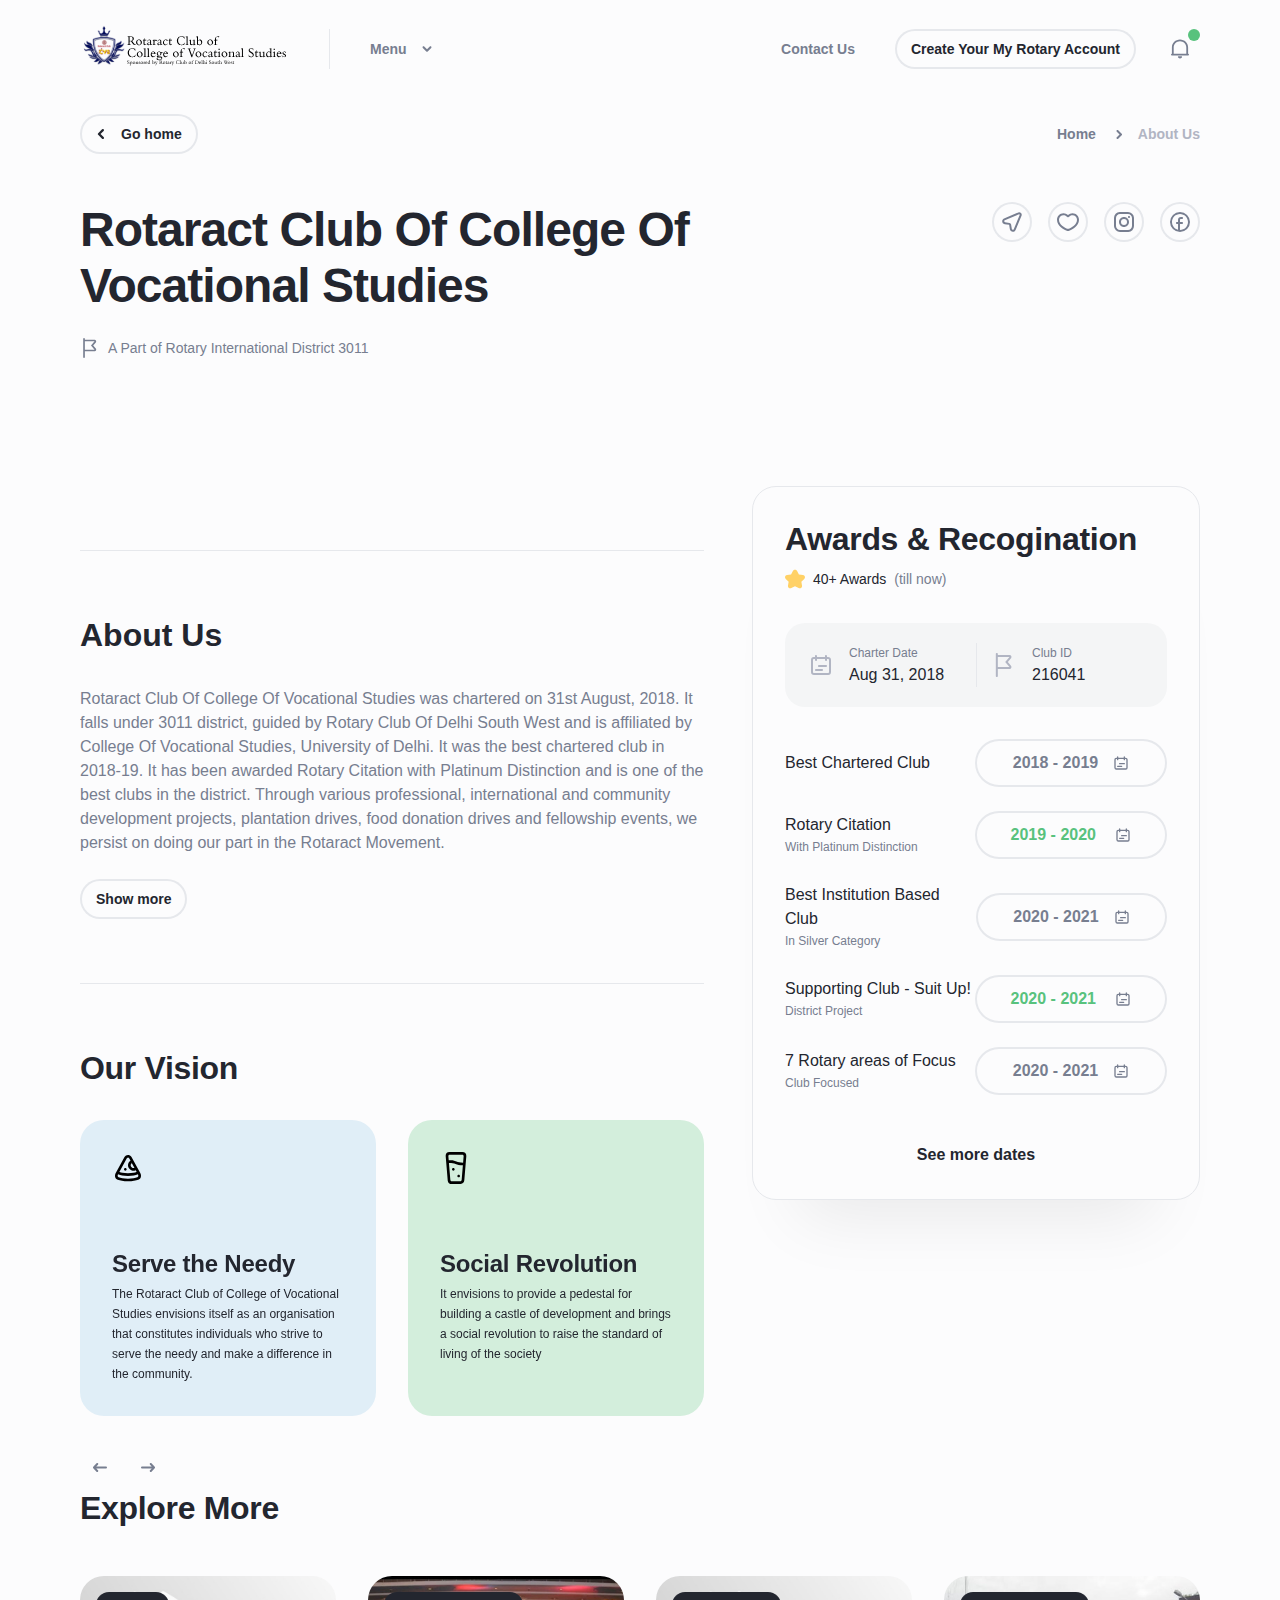
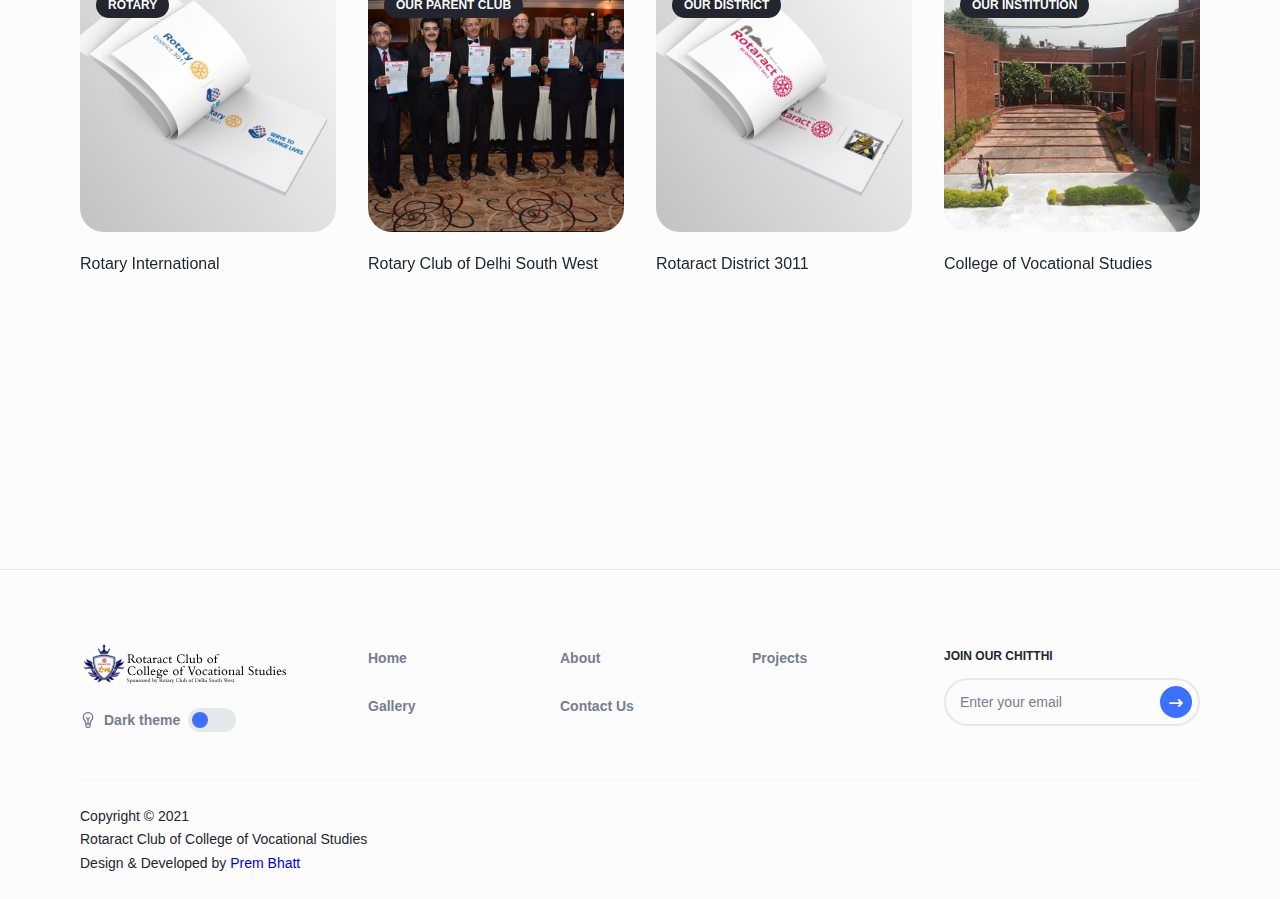
==== commit 9f9e8ada: "final0" ====
--- a/about.html
+++ b/about.html
@@ -33,7 +33,7 @@
                 </a>
                 <div class="header__wrapper js-header-wrapper">
                     <div class="header__item header__item_dropdown js-header-item">
-                        <button class="header__head js-header-head">Explore
+                        <button class="header__head js-header-head">Menu
                             <svg class="icon icon-arrow-down">
                                 <use xlink:href="#icon-arrow-down"></use>
                             </svg>
@@ -70,17 +70,13 @@
                                         <use xlink:href="#icon-image"></use>
                                     </svg>Gallery
                                 </a>
-                                <a class="header__link" href="https://wizardcouncil.rotaractclubofcvs/">
-                                    <svg class="icon icon-flag">
-                                        <use xlink:href="#icon-flag"></use>
-                                    </svg>Wizard Council
-                                </a>
+
                             </div>
                         </div>
                     </div>
                     <a class="header__item" href="mailto:rotaractclubofcvs@gmail.com">Contact Us</a>
-                    <a class="button button-stroke button-small header__button" href="pass.html">Generate Your Event
-                        Pass</a>
+                    <a class="button button-stroke button-small header__button"
+                        href="https://my.rotary.org/en/signup">Create Your My Rotary Account</a>
                 </div>
                 <div class="header__item header__item_notification js-header-item">
                     <button class="header__head js-header-head active">
@@ -90,23 +86,28 @@
                     </button>
                     <div class="header__body js-header-body">
                         <div class="header__title">Notification</div>
-                        <div class="header__notifications"><a class="header__notification" href="message-center.html">
-                                <div class="header__avatar"><img src="img/content/avatar-1.jpg" alt="Avatar"></div>
+                        <div class="header__notifications">
+
+                            <a class="header__notification" href="https://www.instagram.com/rotaractclubofcvs/">
+                                <div class="header__avatar"><img src="assets/img/punit.jpeg" alt="Punit"></div>
                                 <div class="header__details">
-                                    <div class="header__subtitle">Kohaku Tora</div>
-                                    <div class="header__content">just sent you a message</div>
+                                    <div class="header__subtitle">Rtr. Punit Kumar</div>
+                                    <div class="header__content">Learn more about Aikyam 2.0</div>
                                     <div class="header__date">1 minute ago</div>
                                     <div class="header__status" style="background-color: #3B71FE;"></div>
                                 </div>
-                            </a><a class="header__notification" href="message-center.html">
-                                <div class="header__avatar"><img src="img/content/avatar-1.jpg" alt="Avatar"></div>
+                            </a>
+
+                            <a class="header__notification" href="https://www.instagram.com/ar/268986765060876/">
+                                <div class="header__avatar"><img src="assets/img/prem.jpeg" alt="Prem Bhatt"></div>
                                 <div class="header__details">
-                                    <div class="header__subtitle">Kohaku Tora</div>
-                                    <div class="header__content">just sent you a message</div>
-                                    <div class="header__date">3 hours ago</div>
+                                    <div class="header__subtitle">Rtr. Prem Bhatt</div>
+                                    <div class="header__content">Check Our Instagram Filter</div>
+                                    <div class="header__date">2 hours ago</div>
                                     <div class="header__status" style="background-color: #3B71FE;"></div>
                                 </div>
-                            </a></div>
+                            </a>
+                        </div>
                     </div>
                 </div>
                 <button class="header__burger js-header-burger"></button>
@@ -119,301 +120,388 @@
             <!--About Section Start-->
             <div class="section wishlists js-tabs">
                 <div class="wishlists__center center">
-                  <div class="control">
-                    <a class="button-stroke button-small control__button" href="/">
-                      <svg class="icon icon-arrow-left">
-                        <use xlink:href="#icon-arrow-left"></use>
-                      </svg><span>Go home</span>
-                    </a>
-                    <ul class="breadcrumbs">
-                      <li class="breadcrumbs__item">
-                        <a class="breadcrumbs__link" href="index.html ">Home</a>
-                      </li>
-                      <li class="breadcrumbs__item">About Us</li>
-                    </ul>
-                  </div>
-            
-                  <div class="product__head">
-                    <div class="product__box">
-                      <h2 class="product__title h2">
-                        Rotaract Club Of College Of Vocational Studies
-                      </h2>
-                      <div class="product__line">
-                        <div class="product__options">
-                          <div class="product__option">
-                            <svg class="icon icon-flag">
-                              <use xlink:href="#icon-flag"></use>
-                            </svg>A Part of Rotary International District 3011
-                          </div>
-                        </div>
-                      </div>
+                    <div class="control">
+                        <a class="button-stroke button-small control__button" href="/">
+                            <svg class="icon icon-arrow-left">
+                                <use xlink:href="#icon-arrow-left"></use>
+                            </svg><span>Go home</span>
+                        </a>
+                        <ul class="breadcrumbs">
+                            <li class="breadcrumbs__item">
+                                <a class="breadcrumbs__link" href="index.html ">Home</a>
+                            </li>
+                            <li class="breadcrumbs__item">About Us</li>
+                        </ul>
                     </div>
-                    <div class="actions js-actions">
-                      <div class="actions__list">
-            
-                        <div class="actions__item">
-                          <a class="button-circle-stroke button-small actions__button" href="stays-category.html">
-                            <svg class="icon icon-instagram">
-                              <use xlink:href="#icon-instagram"></use>
-                            </svg></a>
-                        </div>
-                        
-                        <div class="actions__item">
-                          <a class="button-circle-stroke button-small actions__button" href="stays-category.html">
-                            <svg class="icon icon-facebook">
-                              <use xlink:href="#icon-facebook"></use>
-                            </svg></a>
-                        </div>
-                      </div>
+
+                    <div class="product__head">
+                        <div class="product__box">
+                            <h2 class="product__title h2">
+                                Rotaract Club Of College Of Vocational Studies
+                            </h2>
+                            <div class="product__line">
+                                <div class="product__options">
+                                    <div class="product__option">
+                                        <svg class="icon icon-flag">
+                                            <use xlink:href="#icon-flag"></use>
+                                        </svg>A Part of Rotary International District 3011
+                                    </div>
+                                </div>
+                            </div>
+                        </div>
+                        <div class="actions js-actions">
+                            <div class="actions__list">
+                                <div class="actions__item actions__item_map js-actions-item">
+                                    <button class="button-circle-stroke button-small actions__button js-actions-button">
+                                      <svg class="icon icon-location">
+                                        <use xlink:href="#icon-location"></use>
+                                      </svg>
+                                    </button>
+                                    <div class="actions__body js-actions-body">
+                                      <iframe src="https://www.google.com/maps/embed?pb=!1m18!1m12!1m3!1d3505.2204951850013!2d77.22544291492092!3d28.53309148245711!2m3!1f0!2f0!3f0!3m2!1i1024!2i768!4f13.1!3m3!1m2!1s0x390ce3e361a38f9b%3A0x7da5055b4b6beb02!2sCollege%20of%20Vocational%20Studies!5e0!3m2!1sen!2sin!4v1632199327674!5m2!1sen!2sin" width="600" height="450" style="border:0;" allowfullscreen="" loading="lazy"></iframe>" width="600" height="450"></iframe>
+                                    </div>
+                                </div>
+                                <div class="actions__item">
+                                    <button class="button-circle-stroke button-small actions__favorite js-actions-favorite">
+                                      <svg class="icon icon-heart">
+                                        <use xlink:href="#icon-heart"></use>
+                                      </svg>
+                                      <svg class="icon icon-heart-fill">
+                                        <use xlink:href="#icon-heart-fill"></use>
+                                      </svg>
+                                    </button>
+                                  </div>
+
+                                <div class="actions__item">
+                                    <a class="button-circle-stroke button-small actions__button"
+                                        href="https://www.instagram.com/rotaractclubofcvs/">
+                                        <svg class="icon icon-instagram">
+                                            <use xlink:href="#icon-instagram"></use>
+                                        </svg></a>
+                                </div>
+
+                                <div class="actions__item">
+                                    <a class="button-circle-stroke button-small actions__button"
+                                        href="https://www.facebook.com/RotaractClubofCVS/">
+                                        <svg class="icon icon-facebook">
+                                            <use xlink:href="#icon-facebook"></use>
+                                        </svg></a>
+                                </div>
+                            </div>
+                        </div>
                     </div>
-                  </div>
-                  <div class="gallery">
-                    <div class="product__photo">
+                    <div class="gallery">
+                        <div class="product__photo">
                             <img src="static\img\WhatsApp Image 2021-08-30 at 12.40.53 PM.jpeg" alt="" />
-                          </div>
-                  </div>
+                        </div>
+                    </div>
                 </div>
                 <div class="section description">
-                  <div class="description__center center">
-                    <div class="description__wrapper">
-                      <div class="description__group">
-                        <div class="description__section">
-                          <div class="description__content">
-                            <h4>About Us</h4>
-                            <p>
-                              Rotaract Club Of College Of Vocational Studies was chartered
-                              on 31st August, 2018. It falls under 3011 district, guided by
-                              Rotary Club Of Delhi South West and is affiliated by College
-                              Of Vocational Studies, University of Delhi. It was the best
-                              chartered club in 2018-19. It has been awarded Rotary Citation
-                              with Platinum Distinction and is one of the best clubs in the
-                              district. Through various professional,
-                              international and community development projects, plantation
-                              drives, food donation drives and fellowship events, we persist
-                              on doing our part in the Rotaract Movement.
-                            </p>
-                          </div>
-                          <div class="description__full">
-                            <div class="description__content description__content_hide">
-                              <p>
-                                Rotaract Club of College of Vocational Studies endeavours to provide the unparallel exposures with
-                                no stone unturned.
-            
-                                In its long journey of 3 years, it has been providing a true vision to its members in pusuit of
-                                their mission.
-            
-                                The life becomes worthy when it changes the life of others and that is what Rotaract Club aims to
-                                accomplish in this Rota year - Serve to Change the Lives.
-            
-                                The members who work tirelessly throughout the tenure to bring about a change gets tremendous
-                                experience in the form of fellowships and leadership
-                              </p>
-            
-                            </div>
-                            <button class="button-stroke button-small description__button">
-                              Show more
-                            </button>
-                          </div>
-                        </div>
-                        <div class="description__section">
-                          <h4 class="description__title h4">Our Vision</h4>
-                          <div class="description__inner">
-                            <div class="description__slider js-slider-description">
-                              <div class="description__slide" style="background-color: #e0eef7">
-                                <div class="description__preview">
-                                  <svg class="icon icon-pizza-slice">
-                                    <use xlink:href="#icon-pizza-slice"></use>
-                                  </svg>
-                                </div>
-                                <div class="description__subtitle">Serve the Needy</div>
-                                <div class="description__text">
-                                  The Rotaract Club of College of Vocational Studies envisions itself as an organisation that
-                                  constitutes individuals who strive to serve the needy and make a difference in the community.
-                                </div>
-                              </div>
-                              <div class="description__slide" style="background-color: #d3eedc">
-                                <div class="description__preview">
-                                  <svg class="icon icon-glass">
-                                    <use xlink:href="#icon-glass"></use>
-                                  </svg>
-                                </div>
-                                <div class="description__subtitle">Social Revolution</div>
-                                <div class="description__text">
-                                  It envisions to provide a pedestal for building a castle of development and brings a social
-                                  revolution to raise the standard of living of the society
-                                </div>
-                              </div>
-                              <div class="description__slide" style="background-color: #fff4d9">
-                                <div class="description__preview">
-                                  <svg class="icon icon-bag">
-                                    <use xlink:href="#icon-bag"></use>
-                                  </svg>
-                                </div>
-                                <div class="description__subtitle">Catapult the Latent Skills</div>
-                                <div class="description__text">
-                                  It endeavours to seek all those opportunities which would aid to catapult the latent skills in
-                                  every possible way.
-                                </div>
-                              </div>
-            
-            
-            
-                            </div>
-                          </div>
-                        </div>
-                      </div>
+                    <div class="description__center center">
+                        <div class="description__wrapper">
+                            <div class="description__group">
+                                <div class="description__section">
+                                    <div class="description__content">
+                                        <h4>About Us</h4>
+                                        <p>
+                                            Rotaract Club Of College Of Vocational Studies was chartered
+                                            on 31st August, 2018. It falls under 3011 district, guided by
+                                            Rotary Club Of Delhi South West and is affiliated by College
+                                            Of Vocational Studies, University of Delhi. It was the best
+                                            chartered club in 2018-19. It has been awarded Rotary Citation
+                                            with Platinum Distinction and is one of the best clubs in the
+                                            district. Through various professional,
+                                            international and community development projects, plantation
+                                            drives, food donation drives and fellowship events, we persist
+                                            on doing our part in the Rotaract Movement.
+                                        </p>
+                                    </div>
+                                    <div class="description__full">
+                                        <div class="description__content description__content_hide">
+                                            <p>
+                                                Rotaract Club of College of Vocational Studies endeavours to provide the
+                                                unparallel exposures with
+                                                no stone unturned.
+
+                                                In its long journey of 3 years, it has been providing a true vision to
+                                                its members in pusuit of
+                                                their mission.
+
+                                                The life becomes worthy when it changes the life of others and that is
+                                                what Rotaract Club aims to
+                                                accomplish in this Rota year - Serve to Change the Lives.
+
+                                                The members who work tirelessly throughout the tenure to bring about a
+                                                change gets tremendous
+                                                experience in the form of fellowships and leadership
+                                            </p>
+
+                                        </div>
+                                        <button class="button-stroke button-small description__button">
+                                            Show more
+                                        </button>
+                                    </div>
+                                </div>
+                                <div class="description__section">
+                                    <h4 class="description__title h4">Our Vision</h4>
+                                    <div class="description__inner">
+                                        <div class="description__slider js-slider-description">
+                                            <div class="description__slide" style="background-color: #e0eef7">
+                                                <div class="description__preview">
+                                                    <svg class="icon icon-pizza-slice">
+                                                        <use xlink:href="#icon-pizza-slice"></use>
+                                                    </svg>
+                                                </div>
+                                                <div class="description__subtitle">Serve the Needy</div>
+                                                <div class="description__text">
+                                                    The Rotaract Club of College of Vocational Studies envisions itself
+                                                    as an organisation that
+                                                    constitutes individuals who strive to serve the needy and make a
+                                                    difference in the community.
+                                                </div>
+                                            </div>
+                                            <div class="description__slide" style="background-color: #d3eedc">
+                                                <div class="description__preview">
+                                                    <svg class="icon icon-glass">
+                                                        <use xlink:href="#icon-glass"></use>
+                                                    </svg>
+                                                </div>
+                                                <div class="description__subtitle">Social Revolution</div>
+                                                <div class="description__text">
+                                                    It envisions to provide a pedestal for building a castle of
+                                                    development and brings a social
+                                                    revolution to raise the standard of living of the society
+                                                </div>
+                                            </div>
+                                            <div class="description__slide" style="background-color: #fff4d9">
+                                                <div class="description__preview">
+                                                    <svg class="icon icon-bag">
+                                                        <use xlink:href="#icon-bag"></use>
+                                                    </svg>
+                                                </div>
+                                                <div class="description__subtitle">Catapult the Latent Skills</div>
+                                                <div class="description__text">
+                                                    It endeavours to seek all those opportunities which would aid to
+                                                    catapult the latent skills in
+                                                    every possible way.
+                                                </div>
+                                            </div>
+
+
+
+                                        </div>
+                                    </div>
+                                </div>
+                            </div>
+                        </div>
+                        <div class="receipt">
+                            <div class="receipt__head">
+                                <div class="receipt__details">
+                                    <div class="receipt__cost">
+
+                                        <div class="receipt__actual">Awards & Recogination</div>
+                                        <div class="receipt__note"> </div>
+                                    </div>
+                                    <div class="receipt__rating">
+                                        <svg class="icon icon-star">
+                                            <use xlink:href="#icon-star"></use>
+                                        </svg>
+                                        <div class="receipt__number">40+ Awards</div>
+                                        <div class="receipt__reviews">(till now)</div>
+                                    </div>
+                                </div>
+
+                            </div>
+                            <div class="receipt__description receipt__description_flex">
+                                <div class="receipt__item">
+                                    <div class="receipt__icon">
+                                        <svg class="icon icon-calendar">
+                                            <use xlink:href="#icon-calendar"></use>
+                                        </svg>
+                                    </div>
+                                    <div class="receipt__box">
+                                        <div class="receipt__category">Charter Date</div>
+                                        <div class="receipt__subtitle">Aug 31, 2018</div>
+                                    </div>
+                                </div>
+                                <div class="receipt__item">
+                                    <div class="receipt__icon">
+                                        <svg class="icon icon-flag">
+                                            <use xlink:href="#icon-flag"></use>
+                                        </svg>
+                                    </div>
+                                    <div class="receipt__box">
+                                        <div class="receipt__category">Club ID</div>
+                                        <div class="receipt__subtitle">216041</div>
+                                    </div>
+                                </div>
+                            </div>
+                            <div class="receipt__offers">
+                                <div class="receipt__offer">
+                                    <div class="receipt__wrap">
+                                        <div class="receipt__date">Best Chartered Club</div>
+
+                                    </div>
+                                    <a class="button-stroke receipt__button" href="#"><span class="receipt__cost"><span
+                                                class="receipt__money"></span>2018 - 2019 </span>
+                                        <svg class="icon icon-calendar">
+                                            <use xlink:href="#icon-calendar"></use>
+                                        </svg></a>
+                                </div>
+                                <div class="receipt__offer">
+                                    <div class="receipt__wrap">
+                                        <div class="receipt__date">Rotary Citation </div>
+                                        <div class="receipt__time">With Platinum Distinction</div>
+                                    </div>
+                                    <a class="button-stroke receipt__button" href="#"><span class="receipt__cost"><span
+                                                class="receipt__money">2019 - 2020</span>
+                                            <svg class="icon icon-calendar">
+                                                <use xlink:href="#icon-calendar"></use>
+                                            </svg></a>
+                                </div>
+                                <div class="receipt__offer">
+                                    <div class="receipt__wrap">
+                                        <div class="receipt__date">Best Institution Based Club</div>
+                                        <div class="receipt__time">In Silver Category</div>
+                                    </div>
+                                    <a class="button-stroke receipt__button" href="#"><span class="receipt__cost"><span
+                                                class="receipt__money"></span>2020 - 2021</span>
+                                        <svg class="icon icon-calendar">
+                                            <use xlink:href="#icon-calendar"></use>
+                                        </svg></a>
+                                </div>
+                                <div class="receipt__offer">
+                                    <div class="receipt__wrap">
+                                        <div class="receipt__date">Supporting Club - Suit Up!</div>
+                                        <div class="receipt__time">District Project</div>
+                                    </div>
+                                    <a class="button-stroke receipt__button" href="#"><span class="receipt__cost"><span
+                                                class="receipt__money">2020 - 2021</span>
+                                            <svg class="icon icon-calendar">
+                                                <use xlink:href="#icon-calendar"></use>
+                                            </svg></a>
+                                </div>
+                                <div class="receipt__offer">
+                                    <div class="receipt__wrap">
+                                        <div class="receipt__date">7 Rotary areas of Focus</div>
+                                        <div class="receipt__time">Club Focused</div>
+                                    </div>
+                                    <a class="button-stroke receipt__button" href="#"><span class="receipt__cost"><span
+                                                class="receipt__money"></span> 2020 - 2021</span>
+                                        <svg class="icon icon-calendar">
+                                            <use xlink:href="#icon-calendar"></use>
+                                        </svg></a>
+                                </div>
+                            </div>
+                            <div class="receipt__foot">
+                                <a class="receipt__more" href="#">See more dates</a>
+                            </div>
+                        </div>
+                    </div </div>
+                    <div class="section browse">
+                        <div class="browse__center center">
+                            <div class="browse__inner">
+                                <div class="browse__head browse__head_small">
+                                    <h4 class="browse__title h4">Explore More</h4>
+                                </div>
+                                <div class="browse__wrapper">
+                                    <div class="browse__slider js-slider-browse"><a class="browse__card"
+                                            href="rotaryinternational.html">
+                                            <div class="browse__preview"><img srcSet="assets/img/Rotary.png"
+                                                    src="assets/img/Rotary.png" alt="Rotary International">
+                                                <div class="status-black browse__category">Rotary</div>
+                                            </div>
+                                            <div class="browse__subtitle">Rotary International</div>
+
+                                        </a><a class="browse__card" href="rcdsw.html">
+                                            <div class="browse__preview"><img srcSet="assets/img/parent.png"
+                                                    src="assets/img/parent.png" alt="RCDSW">
+                                                <div class="status-black browse__category">Our Parent Club</div>
+                                            </div>
+                                            <div class="browse__subtitle">Rotary Club of Delhi South West</div>
+
+                                        </a><a class="browse__card" href="rotaractdistrict3011.html">
+                                            <div class="browse__preview"><img srcSet="assets/img/district.png"
+                                                    src="assets/img/district.png" alt="Rotaract District">
+                                                <div class="status-black browse__category">Our District</div>
+                                            </div>
+                                            <div class="browse__subtitle">Rotaract District 3011</div>
+
+                                        </a><a class="browse__card" href="cvs.html">
+                                            <div class="browse__preview"><img srcSet="assets/img/cvs1.png"
+                                                    src="assets/img/cvs1.png" alt="CVS">
+                                                <div class="status-black browse__category">Our Institution</div>
+                                            </div>
+                                            <div class="browse__subtitle">College of Vocational Studies</div>
+
+                                        </a>
+                                    </div>
+                                </div>
+                            </div>
+                        </div>
                     </div>
-                    <div class="receipt">
-                      <div class="receipt__head">
-                        <div class="receipt__details">
-                          <div class="receipt__cost">
-            
-                            <div class="receipt__actual">Awards & Recogination</div>
-                            <div class="receipt__note"> </div>
-                          </div>
-                          <div class="receipt__rating">
-                            <svg class="icon icon-star">
-                              <use xlink:href="#icon-star"></use>
-                            </svg>
-                            <div class="receipt__number">40+ Awards</div>
-                            <div class="receipt__reviews">(till now)</div>
-                          </div>
-                        </div>
-            
-                      </div>
-                      <div class="receipt__description receipt__description_flex">
-                        <div class="receipt__item">
-                          <div class="receipt__icon">
-                            <svg class="icon icon-calendar">
-                              <use xlink:href="#icon-calendar"></use>
-                            </svg>
-                          </div>
-                          <div class="receipt__box">
-                            <div class="receipt__category">Charter Date</div>
-                            <div class="receipt__subtitle">Aug 31, 2018</div>
-                          </div>
-                        </div>
-                        <div class="receipt__item">
-                          <div class="receipt__icon">
-                            <svg class="icon icon-flag">
-                              <use xlink:href="#icon-flag"></use>
-                            </svg>
-                          </div>
-                          <div class="receipt__box">
-                            <div class="receipt__category">Club ID</div>
-                            <div class="receipt__subtitle">216041</div>
-                          </div>
-                        </div>
-                      </div>
-                      <div class="receipt__offers">
-                        <div class="receipt__offer">
-                          <div class="receipt__wrap">
-                            <div class="receipt__date">Best Chartered Club</div>
-            
-                          </div>
-                          <a class="button-stroke receipt__button" href="#"><span class="receipt__cost"><span
-                                class="receipt__money"></span>2018 - 2019 </span>
-                            <svg class="icon icon-calendar">
-                              <use xlink:href="#icon-calendar"></use>
-                            </svg></a>
-                        </div>
-                        <div class="receipt__offer">
-                          <div class="receipt__wrap">
-                            <div class="receipt__date">Rotary Citation </div>
-                            <div class="receipt__time">With Platinum Distinction</div>
-                          </div>
-                          <a class="button-stroke receipt__button" href="#"><span class="receipt__cost"><span
-                                class="receipt__money">2019 - 2020</span>
-                              <svg class="icon icon-calendar">
-                                <use xlink:href="#icon-calendar"></use>
-                              </svg></a>
-                        </div>
-                        <div class="receipt__offer">
-                          <div class="receipt__wrap">
-                            <div class="receipt__date">Best Institution Based Club</div>
-                            <div class="receipt__time">In Silver Category</div>
-                          </div>
-                          <a class="button-stroke receipt__button" href="#"><span class="receipt__cost"><span
-                                class="receipt__money"></span>2020 - 2021</span>
-                            <svg class="icon icon-calendar">
-                              <use xlink:href="#icon-calendar"></use>
-                            </svg></a>
-                        </div>
-                        <div class="receipt__offer">
-                          <div class="receipt__wrap">
-                            <div class="receipt__date">Supporting Club - Suit Up!</div>
-                            <div class="receipt__time">District Project</div>
-                          </div>
-                          <a class="button-stroke receipt__button" href="#"><span class="receipt__cost"><span
-                                class="receipt__money">2020 - 2021</span>
-                              <svg class="icon icon-calendar">
-                                <use xlink:href="#icon-calendar"></use>
-                              </svg></a>
-                        </div>
-                        <div class="receipt__offer">
-                          <div class="receipt__wrap">
-                            <div class="receipt__date">7 Rotary areas of Focus</div>
-                            <div class="receipt__time">Club Focused</div>
-                          </div>
-                          <a class="button-stroke receipt__button" href="#"><span class="receipt__cost"><span
-                                class="receipt__money"></span> 2020 - 2021</span>
-                            <svg class="icon icon-calendar">
-                              <use xlink:href="#icon-calendar"></use>
-                            </svg></a>
-                        </div>
-                      </div>
-                      <div class="receipt__foot">
-                        <a class="receipt__more" href="#">See more dates</a>
-                      </div>
+
+                </div>
+                <!--About Section End-->
+
+
+
+
+
+            </div>
+
+
+
+            <!--Footer Section Start-->
+            <footer class="footer">
+                <div class="footer__center center">
+                    <div class="footer__row">
+                        <div class="footer__col"><a class="footer__logo" href="index.html">
+                                <img class="some-icon" src="assets/img/logo5.svg" alt="Rotaract Club of CVS">
+                                <img class="some-icon-dark" src="assets/img/white5.svg" alt="Rotaract Club of CVS"></a>
+                            <div class="footer__theme">
+                                <svg class="icon icon-bulb">
+                                    <use xlink:href="#icon-bulb"></use>
+                                </svg>Dark theme
+                                <label class="theme js-theme">
+                                    <input class="theme__input" type="checkbox" /><span class="theme__inner"><span
+                                            class="theme__box"></span></span>
+                                </label>
+                            </div>
+                        </div>
+                        <div class="footer__col">
+                            <div class="footer__menu">
+                                <a class="footer__link" href="/">Home</a>
+                                <a class="footer__link" href="/about">About</a>
+                                <a class="footer__link" href="/projects">Projects</a>
+                                <a class="footer__link" href="cars.html">Gallery</a>
+                                <a class="footer__link" href="/contact">Contact Us</a>
+                            </div>
+                        </div>
+                        <div class="footer__col">
+                            <div class="footer__info">Join our Chitthi</div>
+                            <form class="subscription">
+                                <input class="subscription__input" type="email" name="email"
+                                    placeholder="Enter your email" required="required" />
+                                <button class="subscription__btn" src="https://rotaractclubofcvs.substack.com/embed">
+                                    <svg class="icon icon-arrow-next">
+                                        <use xlink:href="#icon-arrow-next"></use>
+                                    </svg>
+                                </button>
+                            </form>
+                        </div>
                     </div>
-                  </div
-                </div>
-                <div class="section browse">
-                  <div class="browse__center center">
-                    <div class="browse__inner">
-                      <div class="browse__head browse__head_small">
-                        <h4 class="browse__title h4">Explore mountains in New Zealand</h4>
-                      </div>
-                      <div class="browse__wrapper">
-                        <div class="browse__slider js-slider-browse"><a class="browse__card" href="rotaryinternational.html">
-                            <div class="browse__preview"><img srcSet="assets/img/rotary.png"
-                                src="assets/img/rotary.png" alt="Rotary International">
-                              <div class="status-black browse__category">Rotary</div>
-                            </div>
-                            <div class="browse__subtitle">Rotary International</div>
-            
-                          </a><a class="browse__card" href="rcdsw.html">
-                            <div class="browse__preview"><img srcSet="assets/img/parent.png"
-                                src="assets/img/parent.png" alt="RCDSW">
-                              <div class="status-black browse__category">Our Parent Club</div>
-                            </div>
-                            <div class="browse__subtitle">Rotary Club of Delhi South West</div>
-            
-                          </a><a class="browse__card" href="rotaractdistrict3011.html">
-                            <div class="browse__preview"><img srcSet="assets/img/district.png"
-                                src="assets/img/district.png" alt="Rotaract District">
-                              <div class="status-black browse__category">Our District</div>
-                            </div>
-                            <div class="browse__subtitle">Rotaract District 3011</div>
-            
-                          </a><a class="browse__card" href="cvs.html">
-                            <div class="browse__preview"><img srcSet="assets/img/cvs1.png"
-                                src="assets/img/cvs1.png" alt="CVS">
-                              <div class="status-black browse__category">Our Institution</div>
-                            </div>
-                            <div class="browse__subtitle">College of Vocational Studies</div>
-            
-                          </a>
-                        </div>
-                      </div>
-                    </div>
-                  </div>
-                </div>
-            
-              </div>
-            <!--About Section End-->
-
-            
+                    <div class="footer__bottom">
+                        <div class="footer__copyright">Copyright © 2021</a>
+                            <div class="footer__copyright">Rotaract Club of College of Vocational Studies</a>
+                                <div class="footer__copyright">Design & Developed by <a
+                                        href=" https://znap.link/PremBhatt "> Prem Bhatt </a>
+                                </div>
+                            </div>
+                        </div>
+            </footer>
+            <!--Footer Section End-->
+
 
 
 
@@ -421,447 +509,390 @@
 
 
 
-        <!--Footer Section Start-->
-        <footer class="footer">
-            <div class="footer__center center">
-                <div class="footer__row">
-                    <div class="footer__col"><a class="footer__logo" href="index.html">
-                            <img class="some-icon" src="assets/img/logo5.svg" alt="Rotaract Club of CVS">
-                            <img class="some-icon-dark" src="assets/img/white5.svg" alt="Rotaract Club of CVS"></a>
-                        <div class="footer__theme">
-                            <svg class="icon icon-bulb">
-                                <use xlink:href="#icon-bulb"></use>
-                            </svg>Dark theme
-                            <label class="theme js-theme">
-                                <input class="theme__input" type="checkbox" /><span class="theme__inner"><span
-                                        class="theme__box"></span></span>
-                            </label>
-                        </div>
-                    </div>
-                    <div class="footer__col">
-                        <div class="footer__menu">
-                            <a class="footer__link" href="/">Home</a>
-                            <a class="footer__link" href="/about">About</a>
-                            <a class="footer__link" href="/projects">Projects</a>
-                            <a class="footer__link" href="cars.html">Gallery</a>
-                            <a class="footer__link" href="/contact">Contact Us</a>
-                        </div>
-                    </div>
-                    <div class="footer__col">
-                        <div class="footer__info">Join our Chitthi</div>
-                        <form class="subscription">
-                            <input class="subscription__input" type="email" name="email" placeholder="Enter your email"
-                                required="required" />
-                            <button class="subscription__btn" src="https://rotaractclubofcvs.substack.com/embed">
-                                <svg class="icon icon-arrow-next">
-                                    <use xlink:href="#icon-arrow-next"></use>
-                                </svg>
-                            </button>
-                        </form>
-                    </div>
-                </div>
-                <div class="footer__bottom">
-                    <div class="footer__copyright">Copyright © 2021</a>
-                        <div class="footer__copyright">Rotaract Club of College of Vocational Studies</a>
-                            <div class="footer__copyright">Design & Developed by <a
-                                    href=" https://znap.link/PremBhatt "> Prem Bhatt </a>
-                            </div>
-                        </div>
-                    </div>
-        </footer>
-        <!--Footer Section End-->
-
-
-
-
-    </div>
-
-    
-
-    <!--javaScripts-->
-    <script src="assets/js/lib/jquery.min.js"></script>
-    <script src="assets/js/lib/slick.min.js"></script>
-    <script src="assets/js/lib/jquery.nice-select.min.js"></script>
-    <script src="assets/js/lib/share-buttons.js"></script>
-    <script src="assets/js/lib/jquery.fancybox.min.js"></script>
-    <script src="assets/js/lib/jquery.rateyo.min.js"></script>
-    <script src="assets/js/lib/nouislider.min.js"></script>
-    <script src="assets/js/lib/wNumb.js"></script>
-    <script src="assets/js/lib/jquery.magnific-popup.min.js"></script>
-    <script src="assets/js/lib/moment.min.js"></script>
-    <script src="assets/js/lib/jquery.daterangepicker.min.js"></script>
-    <script src="assets/js/lib/simpleParallax.min.js"></script>
-    <script src="assets/js/custom.js"></script>
-    <script src="assets/js/style.js"></script>
-
-    <!-- svg sprite-->
-    <div style="display: none"><svg width="0" height="0">
-            <symbol xmlns="http://www.w3.org/2000/svg" viewBox="0 0 16 16" id="icon-arrow-down">
-                <path
-                    d="M10.805 6.362c-.26-.26-.682-.26-.943 0L8 8.224 6.138 6.362c-.26-.26-.682-.26-.943 0s-.26.682 0 .943l2.333 2.333c.26.26.682.26.943 0l2.333-2.333c.26-.26.26-.682 0-.943z">
-                </path>
-            </symbol>
-            <symbol xmlns="http://www.w3.org/2000/svg" viewBox="0 0 16 16" id="icon-arrow-bottom">
-                <path
-                    d="M15.039 3.961c-.653-.653-1.713-.653-2.366 0L8 8.634 3.327 3.961c-.653-.653-1.713-.653-2.366 0s-.653 1.713 0 2.366l5.856 5.856c.653.653 1.713.653 2.366 0l5.856-5.856c.653-.653.653-1.713 0-2.366z">
-                </path>
-            </symbol>
-            <symbol xmlns="http://www.w3.org/2000/svg" viewBox="0 0 16 16" id="icon-arrow-left">
-                <path
-                    d="M12.207.521a1.78 1.78 0 0 1 0 2.514L7.242 8l4.965 4.965a1.78 1.78 0 0 1 0 2.514 1.78 1.78 0 0 1-2.514 0L3.471 9.257a1.78 1.78 0 0 1 0-2.514L9.693.521a1.78 1.78 0 0 1 2.514 0z">
-                </path>
-            </symbol>
-            <symbol xmlns="http://www.w3.org/2000/svg" viewBox="0 0 16 16" id="icon-arrow-right">
-                <path
-                    d="M6.528 5.195c-.26.26-.26.682 0 .943L8.39 8 6.528 9.862c-.26.26-.26.682 0 .943s.682.26.943 0l2.333-2.333c.26-.26.26-.682 0-.943L7.471 5.195c-.26-.26-.682-.26-.943 0z">
-                </path>
-            </symbol>
-            <symbol xmlns="http://www.w3.org/2000/svg" viewBox="0 0 16 16" id="icon-email">
-                <path
-                    d="M13.334 2a2 2 0 0 1 1.995 1.851l.005.149v8a2 2 0 0 1-1.851 1.995l-.149.005H2.667a2 2 0 0 1-1.995-1.851L.667 12V4a2 2 0 0 1 1.851-1.995L2.667 2h10.667zm0 1.333H2.667C2.299 3.333 2 3.632 2 4v8c0 .368.298.667.667.667h10.667c.368 0 .667-.298.667-.667V4c0-.368-.298-.667-.667-.667zm-.821 1.573c.236.283.198.703-.085.939L9.281 8.468a2 2 0 0 1-2.561 0L3.574 5.845c-.283-.236-.321-.656-.085-.939s.656-.321.939-.085l3.146 2.622c.247.206.606.206.854 0l3.146-2.622c.283-.236.703-.197.939.085z">
-                </path>
-            </symbol>
-            <symbol xmlns="http://www.w3.org/2000/svg" viewBox="0 0 16 16" id="icon-comment">
-                <path
-                    d="M8 1.413c1.643 0 3.124.162 4.203.326 1.127.171 2.019.997 2.213 2.12a17.13 17.13 0 0 1 .25 2.887 17.13 17.13 0 0 1-.25 2.887c-.193 1.123-1.086 1.949-2.213 2.12a28.6 28.6 0 0 1-3.787.323l-4.077 2.409a.67.67 0 0 1-1.006-.574v-2.269c-.902-.3-1.584-1.045-1.75-2.009-.135-.783-.25-1.777-.25-2.887s.115-2.104.25-2.887c.193-1.123 1.086-1.949 2.213-2.12 1.08-.164 2.561-.326 4.203-.326zm0 1.333a27.01 27.01 0 0 0-4.003.311c-.596.091-1.01.506-1.099 1.028a15.8 15.8 0 0 0-.231 2.661 15.8 15.8 0 0 0 .231 2.661c.078.453.395.817.856.97l.913.303v2.063l3.375-1.994.353-.006a27.26 27.26 0 0 0 3.609-.308c.596-.091 1.01-.506 1.099-1.028.125-.724.231-1.641.231-2.661s-.106-1.937-.231-2.661c-.09-.522-.504-.938-1.099-1.028A27.01 27.01 0 0 0 8 2.746zm-.667 4.667c.368 0 .667.298.667.667s-.298.667-.667.667h0-2.667C4.298 8.746 4 8.448 4 8.08s.298-.667.667-.667h0zm4-2.667c.368 0 .667.298.667.667s-.298.667-.667.667h0-6.667C4.298 6.08 4 5.781 4 5.413s.298-.667.667-.667h0z">
-                </path>
-            </symbol>
-            <symbol xmlns="http://www.w3.org/2000/svg" viewBox="0 0 16 16" id="icon-home">
-                <path
-                    d="M8.287 1.411c.09.02.177.053.278.102l.086.044.318.184.132.079 2.561 1.543 3.348 2.009c.316.189.418.599.229.915-.17.284-.519.396-.817.277l-.097-.048-.99-.594v6.751c-.001.619-.013.951-.145 1.211-.128.251-.332.455-.583.583-.233.119-.526.141-1.033.144H10v.001H6v-.001H4.428c-.508-.004-.8-.026-1.033-.144-.251-.128-.455-.332-.583-.583-.119-.233-.141-.526-.144-1.033l-.001-6.928-.99.594c-.316.189-.725.087-.915-.229-.17-.284-.105-.644.14-.852l.088-.063 3.344-2.006L6.899 1.82l.451-.263.084-.043c.101-.049.189-.082.279-.102.189-.042.385-.042.574 0zM8 2.721l-.006.003-2.973 1.784L4 5.123l.001 7.651.008.399.005.071.002.018.018.002a6.48 6.48 0 0 0 .469.013H6V10.61a2 2 0 0 1 3.995-.149l.005.149v2.666h1.498l.399-.008.071-.005.018-.002.002-.018c.011-.133.013-.311.014-.608V5.123l-1.025-.618-2.969-1.781L8 2.721zm0 7.223c-.368 0-.667.298-.667.667l-.001 2.666h1.333l.001-2.666c0-.368-.298-.667-.667-.667z">
-                </path>
-            </symbol>
-            <symbol xmlns="http://www.w3.org/2000/svg" viewBox="0 0 16 16" id="icon-home-fill">
-                <path
-                    d="M13.333 12.534V5.978l.99.594c.316.189.725.087.915-.229s.087-.725-.229-.915L11.661 3.42 9.1 1.877h0l-.45-.263-.086-.044c-.101-.049-.188-.082-.278-.102-.189-.042-.385-.042-.574 0-.09.02-.178.053-.279.102l-.084.043-.451.263h0L4.334 3.422.99 5.429c-.316.189-.418.599-.229.915s.599.418.915.229l.99-.594v6.556c0 .747 0 1.12.145 1.405.128.251.332.455.583.583.285.145.659.145 1.405.145h1.2v-4a2 2 0 0 1 4 0v4h1.2c.747 0 1.12 0 1.405-.145.251-.128.455-.332.583-.583.145-.285.145-.659.145-1.405z">
-                </path>
-            </symbol>
-            <symbol xmlns="http://www.w3.org/2000/svg" viewBox="0 0 16 16" id="icon-globe">
-                <path
-                    d="M8 1.334a6.67 6.67 0 0 1 6.631 5.971l.003.029.033.667a6.67 6.67 0 0 1-13.3.667l-.033-.667c0-.225.011-.447.033-.667h0a6.67 6.67 0 0 1 6.634-6zm1.982 7.334H6.018c.077 1.396.391 2.599.817 3.451.532 1.065 1.021 1.216 1.164 1.216s.632-.151 1.164-1.216c.426-.852.74-2.055.817-3.451zm-5.299 0H2.708c.228 1.831 1.385 3.374 2.983 4.142-.556-1.068-.927-2.52-1.008-4.142zm8.609 0h-1.975c-.081 1.622-.452 3.074-1.009 4.142a5.34 5.34 0 0 0 2.984-4.143zm-7.6-5.476l-.143.071c-1.525.79-2.62 2.295-2.841 4.071h1.975c.08-1.623.452-3.074 1.008-4.143zM8 2.667c-.143 0-.632.151-1.164 1.216-.426.852-.74 2.055-.817 3.452h3.964c-.077-1.396-.391-2.6-.817-3.452-.501-1.002-.963-1.195-1.136-1.214L8 2.667h0zm2.308.524l.049.095c.53 1.059.882 2.473.96 4.048h1.975a5.34 5.34 0 0 0-2.984-4.143z">
-                </path>
-            </symbol>
-            <symbol xmlns="http://www.w3.org/2000/svg" viewBox="0 0 16 16" id="icon-bell">
-                <path
-                    d="M8.833 12.861c.368 0 .679.313.516.643-.072.146-.169.281-.289.398-.281.276-.663.431-1.061.431s-.779-.155-1.061-.431a1.47 1.47 0 0 1-.289-.398c-.163-.33.148-.643.516-.643h1.667zM8 1.667c2.982 0 5.4 2.382 5.4 5.321v4.106h.011a.59.59 0 0 1 .589.589.59.59 0 0 1-.589.589H2.589A.59.59 0 0 1 2 11.683a.59.59 0 0 1 .589-.589H2.6V6.988c0-2.939 2.418-5.321 5.4-5.321zm0 1.178c-2.32 0-4.2 1.855-4.2 4.142v4.106h8.4V6.988c0-2.288-1.88-4.142-4.2-4.142z">
-                </path>
-            </symbol>
-            <symbol xmlns="http://www.w3.org/2000/svg" viewBox="0 0 16 16" id="icon-flag">
-                <path
-                    d="M3.22 0c.368 0 .667.298.667.667v.666h7.768c1.097 0 1.707 1.239 1.089 2.103l-.077.098L10.553 6l2.113 2.466c.714.833.17 2.103-.888 2.196l-.124.005-7.768-.001v4.667c0 .368-.298.667-.667.667s-.667-.298-.667-.667V.667c0-.368.298-.667.667-.667zm8.434 2.667H3.886v6.667h7.768L8.797 6l2.857-3.333z">
-                </path>
-            </symbol>
-            <symbol xmlns="http://www.w3.org/2000/svg" viewBox="0 0 16 16" id="icon-building">
-                <path
-                    d="M7.333 1.333a2 2 0 0 1 2 2v3.333h3.333a2 2 0 0 1 1.995 1.851l.005.149v4a2 2 0 0 1-1.851 1.995l-.149.005H3.333a2 2 0 0 1-2-2V3.333a2 2 0 0 1 2-2h4zm0 1.333h-4c-.335 0-.612.247-.659.568l-.007.099v9.333c0 .335.247.612.568.659l.099.007H4v-.667c0-.335.247-.612.568-.659L4.666 12H6c.335 0 .612.247.659.568l.007.099v.667H8v-10c0-.368-.298-.667-.667-.667zM12.666 8H9.333v5.333h3.333c.368 0 .667-.298.667-.667v-4c0-.368-.298-.667-.667-.667zm-1.333 3.333c.368 0 .667.298.667.667s-.298.667-.667.667-.667-.298-.667-.667.298-.667.667-.667zm0-2c.368 0 .667.298.667.667s-.298.667-.667.667-.667-.298-.667-.667.298-.667.667-.667zM6 9.333c.368 0 .667.298.667.667s-.298.667-.667.667h0-1.333C4.298 10.666 4 10.368 4 10s.298-.667.667-.667h0zm0-2.667c.368 0 .667.298.667.667S6.368 8 6 8H4.666C4.298 8 4 7.701 4 7.333s.298-.667.667-.667H6zM6 4c.368 0 .667.298.667.667s-.298.667-.667.667H4.666c-.368 0-.667-.298-.667-.667S4.298 4 4.666 4H6z">
-                </path>
-            </symbol>
-            <symbol xmlns="http://www.w3.org/2000/svg" viewBox="0 0 16 16" id="icon-arrow-next">
-                <path
-                    d="M10.39 3.765c.464-.375 1.187-.349 1.615.057l3.692 3.5a.91.91 0 0 1 0 1.357l-3.692 3.5c-.428.406-1.151.431-1.615.057s-.493-1.007-.065-1.413L12.247 9H1.143C.512 9 0 8.552 0 8s.512-1 1.143-1h11.104l-1.922-1.822c-.428-.406-.399-1.038.065-1.413z">
-                </path>
-            </symbol>
-            <symbol xmlns="http://www.w3.org/2000/svg" viewBox="0 0 16 16" id="icon-arrow-prev">
-                <path
-                    d="M5.61 12.235c-.464.375-1.187.349-1.615-.057l-3.692-3.5a.91.91 0 0 1 0-1.357l3.692-3.5c.428-.406 1.151-.431 1.615-.057s.493 1.007.065 1.413L3.753 7h11.104C15.488 7 16 7.448 16 8s-.512 1-1.143 1H3.753l1.922 1.822c.428.406.399 1.038-.065 1.413z">
-                </path>
-            </symbol>
-            <symbol xmlns="http://www.w3.org/2000/svg" viewBox="0 0 16 16" id="icon-notification">
-                <path
-                    d="M8.833 12.861c.368 0 .679.313.516.643-.072.146-.169.281-.289.398-.281.276-.663.431-1.061.431s-.779-.155-1.061-.431a1.47 1.47 0 0 1-.289-.398c-.163-.33.148-.643.516-.643h1.667zM8 1.667c2.982 0 5.4 2.382 5.4 5.321v4.106h.011a.59.59 0 0 1 .589.589.59.59 0 0 1-.589.589H2.589A.59.59 0 0 1 2 11.683a.59.59 0 0 1 .589-.589H2.6V6.988c0-2.939 2.418-5.321 5.4-5.321zm0 1.178c-2.32 0-4.2 1.855-4.2 4.142v4.106h8.4V6.988c0-2.288-1.88-4.142-4.2-4.142z">
-                </path>
-            </symbol>
-            <symbol xmlns="http://www.w3.org/2000/svg" viewBox="0 0 16 16" id="icon-bulb">
-                <path
-                    d="M7.999 0c2.946 0 5.333 2.388 5.333 5.333 0 1.684-.781 3.186-2 4.164v1.17c0 .591-.256 1.122-.663 1.488L10.668 14a2 2 0 0 1-2 2H7.335a2 2 0 0 1-2-2v-1.841c-.41-.366-.668-.899-.668-1.492v-1.17c-1.219-.977-2-2.479-2-4.164C2.666 2.388 5.054 0 7.999 0zm1.335 12.667l-2.667-.001V14c0 .368.298.667.667.667h1.333c.368 0 .667-.298.667-.667v-1.333h0zM7.999 1.333a4 4 0 0 0-4 4A3.99 3.99 0 0 0 5.5 8.457l.499.4v1.81c0 .368.298.667.667.667h.668V7.609L6.196 6.471c-.26-.26-.26-.682 0-.943s.682-.26.943 0h0L8 6.39l.862-.862c.26-.26.682-.26.943 0s.26.682 0 .943h0L8.667 7.609v3.724h.666c.368 0 .667-.298.667-.667v-1.81l.499-.4a3.99 3.99 0 0 0 1.501-3.123 4 4 0 0 0-4-4z">
-                </path>
-            </symbol>
-            <symbol xmlns="http://www.w3.org/2000/svg" viewBox="0 0 16 16" id="icon-coin">
-                <path
-                    d="M8 1.334a6.67 6.67 0 0 1 6.667 6.667A6.67 6.67 0 0 1 8 14.667a6.67 6.67 0 0 1-6.667-6.667A6.67 6.67 0 0 1 8 1.334zm0 1.333c-2.946 0-5.333 2.388-5.333 5.333S5.054 13.334 8 13.334s5.333-2.388 5.333-5.333S10.945 2.667 8 2.667zm0 1.333c.368 0 .667.298.667.667a2 2 0 0 1 2 2c0 .368-.298.667-.667.667s-.667-.298-.667-.667-.298-.667-.667-.667H7.162c-.274 0-.496.222-.496.496 0 .213.137.403.339.47l2.411.804a1.83 1.83 0 0 1-.578 3.564h-.171c0 .368-.298.667-.667.667s-.667-.298-.667-.667a2 2 0 0 1-2-2c0-.368.298-.667.667-.667s.667.298.667.667.298.667.667.667h1.504c.274 0 .496-.222.496-.496 0-.213-.136-.403-.339-.47l-2.411-.804a1.83 1.83 0 0 1 .578-3.564h.171c0-.368.298-.667.667-.667z">
-                </path>
-            </symbol>
-            <symbol xmlns="http://www.w3.org/2000/svg" viewBox="0 0 16 16" id="icon-star">
-                <path
-                    d="M9.69 1.529l1.442 2.838 3.238.457c1.517.214 2.211 2.086 1.041 3.192l-2.326 2.198.547 3.098c.28 1.587-1.404 2.653-2.73 1.977L8 13.809l-2.903 1.481c-1.328.678-3.011-.391-2.731-1.976l.547-3.098L.588 8.017C-.582 6.91.114 5.038 1.628 4.824l3.239-.457L6.31 1.529c.697-1.371 2.683-1.372 3.38 0z">
-                </path>
-            </symbol>
-            <symbol xmlns="http://www.w3.org/2000/svg" viewBox="0 0 16 16" id="icon-play">
-                <path
-                    d="M1.509 2.463c0-1.71 1.876-2.755 3.33-1.855l8.945 5.538c1.378.853 1.378 2.857 0 3.711l-8.945 5.538c-1.454.899-3.33-.147-3.33-1.856V2.463z">
-                </path>
-            </symbol>
-            <symbol xmlns="http://www.w3.org/2000/svg" viewBox="0 0 16 16" id="icon-modem">
-                <path
-                    d="M11.333 1.333c.368 0 .667.298.667.667h0v5.333h.667a2 2 0 0 1 1.995 1.851l.005.149V12a2 2 0 0 1-1.851 1.995l-.149.005-.007.099c-.048.321-.325.568-.659.568-.368 0-.667-.298-.667-.667h0-6.667c0 .368-.298.667-.667.667s-.667-.298-.667-.667h0a2 2 0 0 1-1.995-1.851L1.334 12V9.333a2 2 0 0 1 1.851-1.995l.149-.005H4V4.666C4 4.298 4.299 4 4.667 4s.667.298.667.667h0v2.667h5.333V2c0-.368.298-.667.667-.667zm1.334 7.333H3.334c-.368 0-.667.298-.667.667V12c0 .368.298.667.667.667h9.333c.368 0 .667-.298.667-.667V9.333c0-.368-.298-.667-.667-.667zM4.667 10c.368 0 .667.298.667.667s-.298.667-.667.667S4 11.035 4 10.666 4.299 10 4.667 10zm6.667 0c.368 0 .667.298.667.667s-.298.667-.667.667h0-4c-.368 0-.667-.298-.667-.667S6.965 10 7.333 10h0z">
-                </path>
-            </symbol>
-            <symbol xmlns="http://www.w3.org/2000/svg" viewBox="0 0 16 16" id="icon-burger">
-                <path
-                    d="M10.001 2a4.67 4.67 0 0 1 4.667 4.667 1.99 1.99 0 0 1-.257.982c.555.355.923.977.923 1.685a2 2 0 0 1-.923 1.685c.164.289.257.624.257.981a2 2 0 0 1-2 2H3.334a2 2 0 0 1-2-2 1.99 1.99 0 0 1 .257-.981c-.556-.354-.925-.977-.925-1.686a2 2 0 0 1 .925-1.687c-.163-.289-.257-.624-.257-.98A4.67 4.67 0 0 1 6.001 2h4zm2.667 9.333H3.334c-.368 0-.667.299-.667.667 0 .335.247.612.568.659l.099.007h9.333c.368 0 .667-.299.667-.667s-.299-.667-.667-.667zm.665-2.667H2.666c-.368 0-.667.298-.667.667s.298.667.667.667h10.667c.368 0 .667-.298.667-.667s-.298-.667-.667-.667zm-3.332-5.333h-4c-1.841 0-3.333 1.492-3.333 3.333 0 .335.247.612.568.659l.099.007h9.333c.368 0 .667-.298.667-.667 0-1.841-1.492-3.333-3.333-3.333zM5.333 4.667c.368 0 .667.298.667.667S5.701 6 5.333 6s-.667-.298-.667-.667.298-.667.667-.667zm2.667 0c.368 0 .667.298.667.667S8.368 6 7.999 6s-.667-.298-.667-.667.298-.667.667-.667zm2.667 0c.368 0 .667.298.667.667S11.034 6 10.666 6s-.667-.298-.667-.667.298-.667.667-.667z">
-                </path>
-            </symbol>
-            <symbol xmlns="http://www.w3.org/2000/svg" viewBox="0 0 16 16" id="icon-check">
-                <path
-                    d="M15.665 2.668c.446.446.446 1.17 0 1.616l-9.143 9.143c-.446.446-1.17.446-1.616 0L.335 8.855c-.446-.446-.446-1.17 0-1.616s1.17-.446 1.616 0l3.763 3.763 8.335-8.335c.446-.446 1.17-.446 1.616 0z">
-                </path>
-            </symbol>
-            <symbol xmlns="http://www.w3.org/2000/svg" viewBox="0 0 16 16" id="icon-share">
-                <path
-                    d="M10.702 6.063l1.279.098c.99.104 1.779.806 1.898 1.843.068.591.122 1.444.122 2.663l-.122 2.663c-.118 1.036-.906 1.739-1.896 1.843-.787.083-2.042.161-3.982.161s-3.195-.078-3.982-.161c-.99-.104-1.778-.807-1.896-1.843C2.054 12.739 2 11.886 2 10.667l.122-2.663c.119-1.037.908-1.739 1.897-1.843l1.279-.098c.368-.02.682.263.701.63s-.263.682-.63.701l-1.21.092c-.417.044-.671.3-.713.669-.06.529-.113 1.33-.113 2.511l.113 2.511c.042.369.295.625.711.669C4.887 13.924 6.093 14 8 14l3.842-.154c.416-.044.669-.299.711-.669.06-.529.113-1.33.113-2.511l-.113-2.511c-.042-.369-.296-.625-.713-.669l-1.21-.092c-.368-.02-.65-.334-.63-.701s.334-.65.701-.63zM8.471.862l2.333 2.333c.26.26.26.682 0 .943s-.682.26-.943 0L8.667 2.943v6.391c0 .368-.298.667-.667.667s-.667-.298-.667-.667V2.943L6.138 4.138c-.26.26-.682.26-.943 0s-.26-.682 0-.943L7.529.862c.26-.26.682-.26.943 0z">
-                </path>
-            </symbol>
-            <symbol xmlns="http://www.w3.org/2000/svg" viewBox="0 0 16 16" id="icon-more">
-                <path
-                    d="M3.333 6.667A1.34 1.34 0 0 1 4.667 8a1.34 1.34 0 0 1-1.333 1.333A1.34 1.34 0 0 1 2 8a1.34 1.34 0 0 1 1.333-1.333zm9.333 0A1.34 1.34 0 0 1 14 8a1.34 1.34 0 0 1-1.333 1.333A1.34 1.34 0 0 1 11.333 8a1.34 1.34 0 0 1 1.333-1.333zM8 6.667A1.34 1.34 0 0 1 9.333 8 1.34 1.34 0 0 1 8 9.334 1.34 1.34 0 0 1 6.667 8 1.34 1.34 0 0 1 8 6.667zM3.333 6.667A1.34 1.34 0 0 1 4.667 8a1.34 1.34 0 0 1-1.333 1.333A1.34 1.34 0 0 1 2 8a1.34 1.34 0 0 1 1.333-1.333zm9.333 0A1.34 1.34 0 0 1 14 8a1.34 1.34 0 0 1-1.333 1.333A1.34 1.34 0 0 1 11.333 8a1.34 1.34 0 0 1 1.333-1.333zM8 6.667A1.34 1.34 0 0 1 9.333 8 1.34 1.34 0 0 1 8 9.334 1.34 1.34 0 0 1 6.667 8 1.34 1.34 0 0 1 8 6.667z">
-                </path>
-            </symbol>
-            <symbol xmlns="http://www.w3.org/2000/svg" viewBox="0 0 16 16" id="icon-heart">
-                <path
-                    d="M11 2.112c2.393 0 4.333 1.94 4.333 4.333 0 4.245-4.647 6.59-6.542 7.37-.511.21-1.071.21-1.582 0-1.896-.78-6.543-3.124-6.543-7.37 0-2.393 1.94-4.333 4.333-4.333a4.32 4.32 0 0 1 3 1.206 4.32 4.32 0 0 1 3-1.206zm0 1.333c-.807 0-1.537.317-2.077.835l-.462.443c-.258.248-.665.248-.923 0l-.462-.443c-.54-.518-1.27-.835-2.077-.835a3 3 0 0 0-3 3c0 1.588.86 2.9 2.101 3.978s2.728 1.794 3.615 2.159a.73.73 0 0 0 .567 0c.888-.365 2.373-1.08 3.615-2.159S14 8.034 14 6.445a3 3 0 0 0-3-3z">
-                </path>
-            </symbol>
-            <symbol xmlns="http://www.w3.org/2000/svg" viewBox="0 0 16 16" id="icon-heart-fill">
-                <path
-                    d="M8 3.339a4.32 4.32 0 0 0-3-1.206c-2.393 0-4.333 1.94-4.333 4.333 0 4.246 4.647 6.59 6.543 7.37.511.21 1.071.21 1.582 0 1.896-.78 6.543-3.124 6.543-7.37 0-2.393-1.94-4.333-4.333-4.333a4.32 4.32 0 0 0-3 1.206z">
-                </path>
-            </symbol>
-            <symbol xmlns="http://www.w3.org/2000/svg" viewBox="0 0 16 16" id="icon-close">
-                <path
-                    d="M3.528 3.528c.26-.26.682-.26.943 0L8 7.057l3.529-3.529c.26-.26.682-.26.943 0s.26.682 0 .943L8.942 8l3.529 3.529c.26.26.26.682 0 .943s-.682.26-.943 0L8 8.942l-3.529 3.529c-.26.26-.682.26-.943 0s-.26-.682 0-.943L7.057 8 3.528 4.471c-.26-.26-.26-.682 0-.943z">
-                </path>
-            </symbol>
-            <symbol xmlns="http://www.w3.org/2000/svg" viewBox="0 0 16 16" id="icon-location">
-                <path
-                    d="M14.349 3.832L10.4 13.31c-.772 1.854-3.489 1.54-3.819-.44l-.493-2.956-2.956-.493c-1.981-.33-2.294-3.047-.44-3.819l9.478-3.949a1.67 1.67 0 0 1 2.18 2.179zm-1.667-.949L3.204 6.833a.67.67 0 0 0 .147 1.273l2.956.493c.562.094 1.002.534 1.096 1.096l.493 2.956a.67.67 0 0 0 1.273.147l3.949-9.478c.114-.275-.161-.55-.436-.436z">
-                </path>
-            </symbol>
-            <symbol xmlns="http://www.w3.org/2000/svg" viewBox="0 0 16 16" id="icon-image">
-                <path
-                    d="M8.001 1.334a28.06 28.06 0 0 1 3.639.246c1.464.193 2.588 1.317 2.782 2.782.133 1.007.246 2.266.246 3.639a28.05 28.05 0 0 1-.246 3.639c-.193 1.464-1.317 2.588-2.782 2.782-1.007.133-2.266.246-3.639.246s-2.632-.113-3.639-.246c-1.465-.193-2.588-1.317-2.782-2.782a28.06 28.06 0 0 1-.246-3.639 28.06 28.06 0 0 1 .246-3.639c.193-1.465 1.317-2.588 2.782-2.782a28.06 28.06 0 0 1 3.639-.246zm0 1.333c-1.301 0-2.501.107-3.464.235-.867.114-1.52.768-1.635 1.635-.127.963-.235 2.163-.235 3.464 0 1.055.071 2.043.165 2.892l1.086-1.087a2 2 0 0 1 2.828 0l.114.114c.26.26.682.26.943 0l1.448-1.448a2 2 0 0 1 2.828 0l1.196 1.196-.168 1.718-1.971-1.971c-.26-.26-.682-.26-.943 0l-1.448 1.448a2 2 0 0 1-2.828 0l-.114-.114c-.26-.26-.682-.26-.943 0l-1.605 1.606a1.88 1.88 0 0 0 1.28.745c.963.127 2.163.235 3.464.235a26.72 26.72 0 0 0 3.464-.235c.867-.114 1.52-.768 1.635-1.635.127-.963.235-2.163.235-3.464s-.107-2.501-.235-3.464c-.114-.867-.768-1.52-1.635-1.635-.963-.127-2.163-.235-3.464-.235zm-2.001 2c.736 0 1.333.597 1.333 1.333s-.597 1.333-1.333 1.333-1.333-.597-1.333-1.333.597-1.333 1.333-1.333z">
-                </path>
-            </symbol>
-            <symbol xmlns="http://www.w3.org/2000/svg" viewBox="0 0 16 16" id="icon-toilet-paper">
-                <path
-                    d="M11.333 1.333c.952 0 1.799.587 2.378 1.407.542.768.897 1.796.949 2.965l.006.295v6.667a2 2 0 0 1-1.851 1.995l-.149.005h-4a2 2 0 0 1-1.995-1.851l-.005-.149v-2h-2c-1.841 0-3.333-2.089-3.333-4.667s1.492-4.667 3.333-4.667h6.667zm0 1.333H6.999c.29.398.528.869.699 1.392l.027.084.035.117.033.118.039.156.02.085.024.116.077.478.012.114.015.164.006.088.007.126.001.038.001.024L8 6v3.333h0c.368 0 .667.298.667.667s-.298.667-.667.667v2c0 .335.247.612.568.659l.099.007h4c.335 0 .612-.247.659-.568l.007-.099v-2c-.368 0-.667-.298-.667-.667s.298-.667.667-.667h0V6c0-1.043-.299-1.906-.711-2.491-.421-.597-.908-.843-1.289-.843zm-.667 6.667c.368 0 .667.298.667.667s-.298.667-.667.667S10 10.368 10 10s.298-.667.667-.667zm-6-6.667c-.378 0-.846.212-1.272.808S2.666 4.957 2.666 6s.304 1.931.728 2.525.894.808 1.272.808.846-.212 1.272-.808.728-1.482.728-2.525a4.96 4.96 0 0 0-.202-1.42c-.126-.418-.304-.779-.51-1.07-.383-.542-.819-.795-1.182-.837l-.107-.006h0zm0 2c.368 0 .667.597.667 1.333s-.298 1.333-.667 1.333S4 6.736 4 6s.298-1.333.667-1.333z">
-                </path>
-            </symbol>
-            <symbol xmlns="http://www.w3.org/2000/svg" viewBox="0 0 16 16" id="icon-credit-card">
-                <path
-                    d="M15.334 12a2 2 0 0 1-1.851 1.995l-.149.005H2.667a2 2 0 0 1-1.995-1.851L.667 12V4a2 2 0 0 1 1.851-1.995L2.667 2h10.667a2 2 0 0 1 1.995 1.851l.005.149v8zM14 6.666H2V12c0 .368.298.667.667.667h10.667c.368 0 .667-.298.667-.667V6.666zM4.334 9.333a1 1 0 1 1 0 2 1 1 0 1 1 0-2zm3.333 0a1 1 0 1 1 0 2 1 1 0 1 1 0-2zm5.667-6H2.667C2.299 3.333 2 3.632 2 4v1.333h12V4c0-.368-.298-.667-.667-.667z">
-                </path>
-            </symbol>
-            <symbol xmlns="http://www.w3.org/2000/svg" viewBox="0 0 16 16" id="icon-medical-case">
-                <path
-                    d="M9.333 1.333a2 2 0 0 1 2 2V4H12c1.416 0 2.574 1.104 2.661 2.498l.005.169V12c0 1.416-1.104 2.574-2.498 2.661l-.169.005H4c-1.416 0-2.574-1.104-2.661-2.498L1.333 12V6.666c0-1.416 1.104-2.574 2.498-2.661L4 4h.667 0v-.667a2 2 0 0 1 2-2h2.667zm2.667 4H4c-.736 0-1.333.597-1.333 1.333V12c0 .736.597 1.333 1.333 1.333h8c.736 0 1.333-.597 1.333-1.333V6.666c0-.736-.597-1.333-1.333-1.333zM8 6.666c.368 0 .667.298.667.667h0v1.333H10c.368 0 .667.298.667.667S10.368 10 10 10h0-1.333v1.333c0 .368-.298.667-.667.667s-.667-.298-.667-.667h0V10H6c-.368 0-.667-.298-.667-.667s.298-.667.667-.667h0 1.333V7.333c0-.368.298-.667.667-.667zm1.333-4H6.666c-.368 0-.667.298-.667.667V4h4 0v-.667c0-.368-.298-.667-.667-.667z">
-                </path>
-            </symbol>
-            <symbol xmlns="http://www.w3.org/2000/svg" viewBox="0 0 16 16" id="icon-monitor">
-                <path
-                    d="M12 1.333c1.416 0 2.574 1.104 2.661 2.498l.005.169v5.333c0 1.416-1.104 2.574-2.498 2.661L12 12h-2v1.333h.667c.368 0 .667.298.667.667s-.298.667-.667.667H5.333c-.368 0-.667-.298-.667-.667s.298-.667.667-.667H6V12H4c-1.416 0-2.574-1.104-2.661-2.498l-.005-.169V4c0-1.416 1.104-2.574 2.498-2.661L4 1.333h8zM8.666 12H7.333v1.333h1.333V12zM12 2.666H4c-.736 0-1.333.597-1.333 1.333v5.333c0 .736.597 1.333 1.333 1.333h8c.736 0 1.333-.597 1.333-1.333V4c0-.736-.597-1.333-1.333-1.333zm-6 4c.368 0 .667.298.667.667S6.368 8 6 8h0-1.333C4.298 8 4 7.701 4 7.333s.298-.667.667-.667h0zM9.333 4c.368 0 .667.298.667.667s-.298.667-.667.667h0-4.667c-.368 0-.667-.298-.667-.667S4.298 4 4.666 4h0z">
-                </path>
-            </symbol>
-            <symbol xmlns="http://www.w3.org/2000/svg" viewBox="0 0 16 16" id="icon-calendar">
-                <path
-                    d="M11.333 1.333c.335 0 .612.247.659.568L12 2l-.001.666h.667a2 2 0 0 1 1.995 1.851l.005.149v8a2 2 0 0 1-1.851 1.995l-.149.005H3.333a2 2 0 0 1-1.995-1.851l-.005-.149v-8a2 2 0 0 1 1.851-1.995l.149-.005h.666L4 2c0-.368.298-.667.667-.667.335 0 .612.247.659.568L5.333 2l-.001.666h5.334V2c0-.368.298-.667.667-.667zM12.666 4l-.667-.001.001.667c0 .368-.298.667-.667.667-.335 0-.612-.247-.659-.568l-.007-.099v-.667H5.332l.001.667c0 .368-.298.667-.667.667-.335 0-.612-.247-.659-.568L4 4.666l-.001-.667L3.333 4c-.368 0-.667.298-.667.667v8c0 .368.298.667.667.667h9.333c.368 0 .667-.298.667-.667v-8c0-.368-.298-.667-.667-.667zm-4 6.667c.368 0 .667.298.667.667 0 .335-.247.612-.568.659L8.666 12h-4C4.298 12 4 11.701 4 11.333c0-.335.247-.612.568-.659l.099-.007h4zM11.333 8c.368 0 .667.298.667.667 0 .335-.247.612-.568.659l-.099.007H6.666c-.368 0-.667-.298-.667-.667 0-.335.247-.612.568-.659L6.666 8h4.667z">
-                </path>
-            </symbol>
-            <symbol xmlns="http://www.w3.org/2000/svg" viewBox="0 0 16 16" id="icon-user">
-                <path
-                    d="M8 .668a4 4 0 0 1 4 4c0 1.296-.617 2.449-1.573 3.18 2.104.93 3.573 3.037 3.573 5.487v1.333c0 .368-.298.667-.667.667s-.667-.298-.667-.667v-1.333a4.67 4.67 0 0 0-4.645-4.667H8h0l-.021-.001-.193.006a4.67 4.67 0 0 0-4.453 4.662v1.333c0 .368-.298.667-.667.667S2 15.036 2 14.668v-1.333c0-2.45 1.468-4.557 3.573-5.489C4.617 7.117 4 5.964 4 4.668a4 4 0 0 1 4-4zm0 1.333c-1.473 0-2.667 1.194-2.667 2.667S6.527 7.335 8 7.335s2.667-1.194 2.667-2.667S9.473 2.001 8 2.001z">
-                </path>
-            </symbol>
-            <symbol xmlns="http://www.w3.org/2000/svg" viewBox="0 0 16 16" id="icon-plus">
-                <path
-                    d="M8.667 4.667C8.667 4.298 8.368 4 8 4s-.667.298-.667.667v2.667H4.667C4.298 7.333 4 7.632 4 8s.298.667.667.667h2.667v2.667c0 .368.298.667.667.667s.667-.298.667-.667V8.667h2.667c.368 0 .667-.298.667-.667s-.298-.667-.667-.667H8.667V4.667z">
-                </path>
-            </symbol>
-            <symbol xmlns="http://www.w3.org/2000/svg" viewBox="0 0 16 16" id="icon-minus">
-                <path
-                    d="M4 8c0-.368.298-.667.667-.667h6.667c.368 0 .667.298.667.667s-.298.667-.667.667H4.667C4.298 8.666 4 8.368 4 8z">
-                </path>
-            </symbol>
-            <symbol xmlns="http://www.w3.org/2000/svg" viewBox="0 0 16 16" id="icon-bag">
-                <path
-                    d="M8.5 1.334c1.613 0 2.958 1.145 3.266 2.666h.562a2.67 2.67 0 0 1 2.666 2.633l-.005.2-.333 5.333a2.67 2.67 0 0 1-2.494 2.495l-.168.005h-6.99c-1.352 0-2.479-1.008-2.645-2.333l-.016-.167-.333-5.333a2.67 2.67 0 0 1 2.462-2.825l.2-.008h.562C5.542 2.479 6.887 1.334 8.5 1.334zm3.828 3.999h-.496l.001.667a.67.67 0 0 1-.667.667c-.368 0-.666-.299-.666-.667l-.001-.667h-4L6.5 6c0 .368-.298.667-.667.667S5.167 6.368 5.167 6l-.001-.667h-.494c-.769 0-1.379.649-1.331 1.417l.333 5.333c.044.703.627 1.25 1.331 1.25h6.99c.704 0 1.287-.547 1.331-1.25l.333-5.333c.048-.768-.562-1.417-1.331-1.417zM8.5 2.667A2 2 0 0 0 6.614 4h3.772A2 2 0 0 0 8.5 2.667z">
-                </path>
-            </symbol>
-            <symbol xmlns="http://www.w3.org/2000/svg" viewBox="0 0 16 16" id="icon-star-outline">
-                <path
-                    d="M6.339 2.517c.616-1.475 2.706-1.475 3.322 0h0l1.017 2.437 2.639.211c1.598.128 2.245 2.123 1.025 3.164h0l-2.006 1.711.613 2.56c.373 1.556-1.319 2.789-2.686 1.957h0L8 13.179l-2.264 1.377c-1.367.832-3.059-.401-2.686-1.957h0l.613-2.56-2.006-1.711C.438 7.288 1.084 5.292 2.682 5.165h0l2.639-.211zm1.23.514L6.348 5.956c-.067.161-.219.271-.393.285l-3.166.253a.47.47 0 0 0-.266.82l2.41 2.056c.133.114.192.293.151.464l-.737 3.076a.47.47 0 0 0 .696.507l2.714-1.651c.149-.091.336-.091.485 0l2.714 1.651a.47.47 0 0 0 .696-.507l-.737-3.076c-.041-.171.017-.35.151-.464l2.41-2.056a.47.47 0 0 0-.266-.82l-3.166-.253c-.174-.014-.326-.124-.393-.285L8.43 3.031a.47.47 0 0 0-.861 0z">
-                </path>
-            </symbol>
-            <symbol xmlns="http://www.w3.org/2000/svg" viewBox="0 0 16 16" id="icon-instagram">
-                <path
-                    d="M10.666 1.333a4 4 0 0 1 3.995 3.8l.005.2v5.333a4 4 0 0 1-3.8 3.995l-.2.005H5.333a4 4 0 0 1-3.995-3.8l-.005-.2V5.333a4 4 0 0 1 3.8-3.995l.2-.005h5.333zm0 1.333H5.333c-1.473 0-2.667 1.194-2.667 2.667v5.333c0 1.473 1.194 2.667 2.667 2.667h5.333c1.473 0 2.667-1.194 2.667-2.667V5.333c0-1.473-1.194-2.667-2.667-2.667zm-2.666 2c1.841 0 3.333 1.492 3.333 3.333s-1.492 3.333-3.333 3.333S4.667 9.841 4.667 8 6.16 4.667 8.001 4.667zm0 1.333a2 2 0 1 0 0 4 2 2 0 1 0 0-4zm3.333-2c.368 0 .667.298.667.667s-.298.667-.667.667-.667-.298-.667-.667.298-.667.667-.667z">
-                </path>
-            </symbol>
-            <symbol xmlns="http://www.w3.org/2000/svg" viewBox="0 0 16 16" id="icon-facebook">
-                <path
-                    d="M8 1.333A6.67 6.67 0 0 1 14.666 8 6.67 6.67 0 0 1 8 14.666 6.67 6.67 0 0 1 1.333 8 6.67 6.67 0 0 1 8 1.333zm0 1.333C5.054 2.666 2.666 5.054 2.666 8c0 2.485 1.699 4.573 3.999 5.165V9.333H6c-.368 0-.667-.298-.667-.667S5.631 8 6 8h0 .667V6.667a2 2 0 0 1 2-2h0 .667c.368 0 .667.298.667.667S9.701 6 9.333 6h0-.667C8.298 6 8 6.298 8 6.667h0V8h1.333c.368 0 .667.298.667.667s-.298.667-.667.667h0H8v4h0c2.946 0 5.333-2.388 5.333-5.333S10.945 2.666 8 2.666z">
-                </path>
-            </symbol>
-            <symbol xmlns="http://www.w3.org/2000/svg" viewBox="0 0 16 16" id="icon-twitter">
-                <path
-                    d="M10.334 2c.508 0 1.057.117 1.511.265.233.076.505.181.768.32h0l.993-.198c1.142-.228 2.048.957 1.527 1.999h0l-.751 1.503C14.893 10.281 11.23 14 6.667 14c-2.945 0-4.709-1.094-5.681-2.456-.679-.952.032-2.208 1.135-2.211l.151-.001a6.57 6.57 0 0 1-.754-1.324c-.578-1.36-.755-3.042-.111-4.462.457-1.007 1.757-1.065 2.371-.29.366.462 1.015.989 1.817 1.404.354.183.715.333 1.069.445.038-.249.096-.508.185-.766.191-.561.54-1.171 1.159-1.635C8.633 2.234 9.421 2 10.334 2zm0 1.333c-2.723 0-2.425 2.747-2.347 3.254.006.042-.025.08-.067.079-1.939-.034-4.167-1.294-5.187-2.581-.031-.039-.091-.033-.112.012-.892 1.968.364 5.117 2.575 5.86.054.018.065.09.016.119-.948.555-2.386.588-3.087.59-.053 0-.084.059-.054.103.689.965 2.02 1.898 4.596 1.898 3.992 0 6.988-3.32 6.337-6.978-.002-.014 0-.029.006-.042h0l.929-1.858c.025-.05-.018-.106-.073-.095h0l-1.498.3a.07.07 0 0 1-.061-.017c-.356-.325-1.324-.642-1.974-.642z">
-                </path>
-            </symbol>
-            <symbol xmlns="http://www.w3.org/2000/svg" viewBox="0 0 16 16" id="icon-pinterest">
-                <path
-                    d="M8 1.333A6.67 6.67 0 0 1 14.666 8 6.67 6.67 0 0 1 8 14.666 6.67 6.67 0 0 1 1.333 8 6.67 6.67 0 0 1 8 1.333zm0 1.333C5.054 2.666 2.666 5.054 2.666 8c0 2.151 1.274 4.005 3.109 4.849l.702-2.524.88-3.17c.099-.355.466-.562.821-.464s.562.466.464.821l-.702 2.526c.834.177 1.419.026 1.811-.233.495-.327.813-.914.893-1.61s-.091-1.428-.481-1.969c-.375-.522-.969-.892-1.831-.892-1.281 0-2.043.554-2.415 1.236-.387.71-.4 1.645.011 2.466.165.329.031.73-.298.894s-.73.031-.894-.298c-.589-1.179-.602-2.577.011-3.701C5.376 4.779 6.614 4 8.333 4c1.305 0 2.295.588 2.913 1.446.604.839.836 1.909.723 2.9s-.585 1.977-1.483 2.57c-.766.506-1.752.668-2.903.407l-.535 1.925c.309.056.627.085.951.085 2.946 0 5.333-2.388 5.333-5.333S10.945 2.666 8 2.666z">
-                </path>
-            </symbol>
-            <symbol xmlns="http://www.w3.org/2000/svg" viewBox="0 0 16 16" id="icon-smile">
-                <path
-                    d="M8 1.333A6.67 6.67 0 0 1 14.666 8 6.67 6.67 0 0 1 8 14.666 6.67 6.67 0 0 1 1.333 8 6.67 6.67 0 0 1 8 1.333zm0 1.333C5.054 2.666 2.666 5.054 2.666 8S5.054 13.333 8 13.333 13.333 10.945 13.333 8 10.945 2.666 8 2.666zm2.019 6.51c.087-.358.447-.578.805-.491s.578.447.491.805c-.175.724-.605 1.363-1.209 1.815S8.76 12 8 12s-1.503-.243-2.106-.695S4.86 10.214 4.685 9.49c-.087-.358.133-.718.491-.805s.718.133.805.491c.1.412.347.788.713 1.062A2.18 2.18 0 0 0 8 10.666a2.18 2.18 0 0 0 1.306-.428c.366-.274.613-.65.713-1.062zM6 5.333a1.27 1.27 0 0 1 .898.382 1.57 1.57 0 0 1 .425.832c.066.362-.175.709-.537.775s-.709-.175-.775-.537c-.003-.016-.007-.031-.011-.044-.004.013-.008.028-.011.044-.066.362-.413.603-.775.537s-.603-.413-.537-.775c.055-.306.196-.603.425-.832A1.27 1.27 0 0 1 6 5.333zm4 0a1.27 1.27 0 0 1 .898.382 1.57 1.57 0 0 1 .425.832c.066.362-.175.709-.537.775s-.709-.175-.775-.537c-.003-.016-.007-.031-.011-.044-.004.013-.008.028-.011.044-.066.362-.413.603-.775.537s-.603-.413-.537-.775a1.57 1.57 0 0 1 .425-.832A1.27 1.27 0 0 1 10 5.333z">
-                </path>
-            </symbol>
-            <symbol xmlns="http://www.w3.org/2000/svg" viewBox="0 0 16 16" id="icon-smile-fill">
-                <path
-                    d="M8,0 C12.41824,0 16,3.58172 16,8 C16,12.418312 12.41824,16 8,16 C3.58172,16 0,12.418312 0,8 C0,3.58172 3.58172,0 8,0 Z M10.42264,9.411832 C10.30312,9.905912 10.006,10.357432 9.56736,10.686472 C9.12784,11.016072 8.57536,11.199992 8.00016,11.199992 C7.42496,11.199992 6.87248,11.016072 6.43304,10.686472 C5.994408,10.357432 5.697288,9.905912 5.577744,9.411832 C5.473832,8.982392 5.041472,8.718552 4.61204,8.822472 C4.1826,8.926392 3.918712,9.358712 4.022624,9.788152 C4.232952,10.657352 4.748832,11.423272 5.473032,11.966472 C6.1964,12.508952 7.0876,12.799992 8.00016,12.799992 C8.9128,12.799992 9.804,12.508952 10.52736,11.966472 C11.25152,11.423272 11.76744,10.657352 11.97776,9.788152 C12.08168,9.358712 11.81776,8.926392 11.38832,8.822472 C10.95888,8.718552 10.52656,8.982392 10.42264,9.411832 Z M5.599864,4.8 C5.178392,4.8 4.80044,4.980792 4.522392,5.25884 C4.247976,5.533248 4.079296,5.890288 4.01272,6.257152 C3.933824,6.691912 4.22228,7.108232 4.657008,7.187112 C5.091736,7.266072 5.508112,6.977592 5.587008,6.542872 C5.590512,6.523512 5.594928,6.506072 5.599864,6.490472 C5.604792,6.506072 5.609208,6.523512 5.61272,6.542872 C5.691616,6.977592 6.107984,7.266072 6.54272,7.187112 C6.97744,7.108232 7.26592,6.691912 7.18704,6.257152 C7.1204,5.890288 6.95176,5.533248 6.67736,5.25884 C6.399288,4.980792 6.021328,4.8 5.599864,4.8 Z M10.39984,4.8 C9.9784,4.8 9.6004,4.980792 9.3224,5.25884 C9.048,5.533248 8.87928,5.890288 8.81272,6.257152 C8.73384,6.691912 9.02232,7.108232 9.45704,7.187112 C9.89176,7.266072 10.30808,6.977592 10.38704,6.542872 C10.39048,6.523512 10.39496,6.506072 10.39984,6.490472 C10.4048,6.506072 10.4092,6.523512 10.41272,6.542872 C10.4916,6.977592 10.908,7.266072 11.34272,7.187112 C11.77744,7.108232 12.06592,6.691912 11.98704,6.257152 C11.9204,5.890288 11.75176,5.533248 11.47736,5.25884 C11.19928,4.980792 10.82136,4.8 10.39984,4.8 Z">
-                </path>
-            </symbol>
-            <symbol xmlns="http://www.w3.org/2000/svg" viewBox="0 0 16 16" id="icon-edit">
-                <path
-                    d="M13.283 14c.368 0 .667.298.667.667s-.299.667-.667.667H2.617c-.368 0-.667-.298-.667-.667S2.248 14 2.617 14h10.667zM12.031 1.138l1.448 1.448a2 2 0 0 1 0 2.828l-6.862 6.862c-.25.25-.589.39-.943.39H3.283c-.736 0-1.333-.597-1.333-1.333V8.943c0-.354.14-.693.391-.943l6.862-6.862a2 2 0 0 1 2.828 0zM3.617 8.609l-.333.333v2.391h2.391L6.007 11l-2.391-2.39zm5-5L4.56 7.666l2.391 2.39L11.007 6 8.617 3.609zm1.529-1.529l-.586.586 2.39 2.391.586-.586c.26-.26.26-.682 0-.943l-1.448-1.448c-.26-.26-.682-.26-.943 0z">
-                </path>
-            </symbol>
-            <symbol xmlns="http://www.w3.org/2000/svg" viewBox="0 0 16 16" id="icon-hand-cart">
-                <path
-                    d="M13.51 2.881c.25-.271.672-.287.942-.038s.287.672.038.942h0l-1.588 1.721c-.121.131-.117.335.009.462h0l.894.894c.26.26.26.682 0 .943s-.682.26-.943 0h0l-.837-.837c-.134-.134-.352-.13-.481.01h0l-4.423 4.792a1.99 1.99 0 0 1 .212.898 2 2 0 1 1-4 0 1.99 1.99 0 0 1 .195-.862l-2-2c-.26-.26-.26-.682 0-.943s.682-.26.943 0l2 1.999a1.99 1.99 0 0 1 .862-.195c.294 0 .573.063.825.177zM5.333 12c-.368 0-.667.298-.667.667s.298.667.667.667.667-.298.667-.667S5.701 12 5.333 12zm2.748-9.919l1.172 1.172a2 2 0 0 1 0 2.828L6.747 8.586a2 2 0 0 1-2.828 0L2.747 7.414a2 2 0 0 1 0-2.828l2.505-2.505a2 2 0 0 1 2.828 0zm-1.886.943L3.69 5.528c-.26.26-.26.682 0 .943l1.172 1.172c.26.26.682.26.943 0l2.505-2.505c.26-.26.26-.682 0-.943L7.138 3.024c-.26-.26-.682-.26-.943 0z">
-                </path>
-            </symbol>
-            <symbol xmlns="http://www.w3.org/2000/svg" viewBox="0 0 16 16" id="icon-wallet">
-                <path
-                    d="M12.667 2c1.416 0 2.574 1.104 2.661 2.498l.005.169v6.667c0 1.416-1.104 2.574-2.498 2.661l-.169.005H3.334C1.918 14 .759 12.896.672 11.502l-.005-.169V4.667c0-1.416 1.104-2.574 2.498-2.661L3.334 2h9.333zm0 1.333H3.334C2.597 3.333 2 3.93 2 4.667v6.667c0 .736.597 1.333 1.333 1.333h9.333c.736 0 1.333-.597 1.333-1.333h-2c-1.841 0-3.333-1.492-3.333-3.333S10.159 4.667 12 4.667h2c0-.736-.597-1.333-1.333-1.333zM14 6h-2a2 2 0 0 0 0 4h2V6zm-2 1.333c.368 0 .667.298.667.667s-.298.667-.667.667-.667-.298-.667-.667.298-.667.667-.667z">
-                </path>
-            </symbol>
-            <symbol xmlns="http://www.w3.org/2000/svg" viewBox="0 0 16 16" id="icon-receipt">
-                <path
-                    d="M14 1.333c.368 0 .667.298.667.667s-.298.667-.667.667h-.667v11.461c0 .248-.261.409-.482.298l-1.886-.943c-.188-.094-.409-.094-.596 0l-1.474.737a2 2 0 0 1-1.789 0l-1.474-.737c-.188-.094-.409-.094-.596 0l-1.886.943c-.222.111-.482-.05-.482-.298L2.666 2.666H2c-.368 0-.667-.298-.667-.667s.298-.667.667-.667h12zm-2.333 1.333H4.333C4.149 2.666 4 2.816 4 3v9.019c0 .225.237.372.439.271a2 2 0 0 1 1.789 0l1.474.737c.188.094.409.094.596 0l1.474-.737a2 2 0 0 1 1.789 0c.202.101.439-.046.439-.271V3c0-.184-.149-.333-.333-.333zM7.333 9.333c.368 0 .667.298.667.667s-.298.667-.667.667H6c-.368 0-.667-.298-.667-.667s.298-.667.667-.667h1.333zm2.667 0c.368 0 .667.298.667.667s-.298.667-.667.667-.667-.298-.667-.667.298-.667.667-.667zM7.333 6.666c.368 0 .667.298.667.667S7.701 8 7.333 8H6c-.368 0-.667-.298-.667-.667s.298-.667.667-.667h1.333zm2.667 0c.368 0 .667.298.667.667S10.368 8 10 8s-.667-.298-.667-.667.298-.667.667-.667zM7.333 4c.368 0 .667.298.667.667s-.298.667-.667.667h0H6c-.368 0-.667-.298-.667-.667S5.631 4 6 4h0zM10 4c.368 0 .667.298.667.667s-.298.667-.667.667-.667-.298-.667-.667S9.631 4 10 4z">
-                </path>
-            </symbol>
-            <symbol xmlns="http://www.w3.org/2000/svg" viewBox="0 0 16 16" id="icon-close-circle">
-                <path
-                    d="M8 1.334a6.67 6.67 0 0 1 6.667 6.667A6.67 6.67 0 0 1 8 14.667a6.67 6.67 0 0 1-6.667-6.667A6.67 6.67 0 0 1 8 1.334zm0 1.333c-2.946 0-5.333 2.388-5.333 5.333S5.054 13.334 8 13.334s5.333-2.388 5.333-5.333S10.945 2.667 8 2.667zm2.471 2.862c.26.26.26.682 0 .943L8.943 8.001l1.529 1.529c.26.26.26.682 0 .943s-.682.26-.943 0L8 8.943l-1.529 1.529c-.26.26-.682.26-.943 0s-.26-.682 0-.943l1.529-1.529-1.529-1.529c-.26-.26-.26-.682 0-.943s.682-.26.943 0L8 7.058l1.529-1.529c.26-.26.682-.26.943 0z">
-                </path>
-            </symbol>
-            <symbol xmlns="http://www.w3.org/2000/svg" viewBox="0 0 16 16" id="icon-close-circle-fill">
-                <path
-                    d="M8 1.333A6.67 6.67 0 0 1 14.666 8 6.67 6.67 0 0 1 8 14.666 6.67 6.67 0 0 1 1.333 8 6.67 6.67 0 0 1 8 1.333zm1.529 4.195L8 7.057 6.471 5.528c-.26-.26-.682-.26-.943 0s-.26.682 0 .943L7.057 8 5.528 9.528c-.26.26-.26.682 0 .943s.682.26.943 0L8 8.942l1.529 1.529c.26.26.682.26.943 0s.26-.682 0-.943L8.942 8l1.529-1.529c.26-.26.26-.682 0-.943s-.682-.26-.943 0z">
-                </path>
-            </symbol>
-            <symbol xmlns="http://www.w3.org/2000/svg" viewBox="0 0 16 16" id="icon-search">
-                <path
-                    d="M6.667 1.334c2.945 0 5.333 2.388 5.333 5.333a5.31 5.31 0 0 1-1.12 3.27l3.592 3.592c.26.26.26.682 0 .943s-.682.26-.943 0l-3.591-3.592a5.31 5.31 0 0 1-3.27 1.12c-2.946 0-5.333-2.388-5.333-5.333s2.388-5.333 5.333-5.333zm0 1.333a4 4 0 1 0 0 8 4 4 0 1 0 0-8z">
-                </path>
-            </symbol>
-            <symbol xmlns="http://www.w3.org/2000/svg" viewBox="0 0 16 16" id="icon-plus-circle">
-                <path
-                    d="M8 1.333A6.67 6.67 0 0 1 14.666 8 6.67 6.67 0 0 1 8 14.666 6.67 6.67 0 0 1 1.333 8 6.67 6.67 0 0 1 8 1.333zm0 1.333C5.054 2.666 2.666 5.054 2.666 8S5.054 13.333 8 13.333 13.333 10.945 13.333 8 10.945 2.666 8 2.666zM8 4c.368 0 .667.298.667.667v2.667h2.667c.368 0 .667.298.667.667s-.298.667-.667.667H8.666v2.667c0 .368-.298.667-.667.667s-.667-.298-.667-.667V8.666H4.666C4.298 8.666 4 8.368 4 8s.298-.667.667-.667h2.667V4.666C7.333 4.298 7.631 4 8 4z">
-                </path>
-            </symbol>
-            <symbol xmlns="http://www.w3.org/2000/svg" viewBox="0 0 16 16" id="icon-minus-circle">
-                <path
-                    d="M8 1.333A6.67 6.67 0 0 1 14.666 8 6.67 6.67 0 0 1 8 14.666 6.67 6.67 0 0 1 1.333 8 6.67 6.67 0 0 1 8 1.333zm0 1.333C5.054 2.666 2.666 5.054 2.666 8S5.054 13.333 8 13.333 13.333 10.945 13.333 8 10.945 2.666 8 2.666zm3.333 4.667c.368 0 .667.298.667.667s-.298.667-.667.667h0-6.667C4.298 8.666 4 8.368 4 8s.298-.667.667-.667h0z">
-                </path>
-            </symbol>
-            <symbol xmlns="http://www.w3.org/2000/svg" viewBox="0 0 16 16" id="icon-upload-file">
-                <path
-                    d="M10.229.667c.707 0 1.386.281 1.886.781l1.105 1.105c.5.5.781 1.178.781 1.886v8.229c0 1.473-1.194 2.667-2.667 2.667H4.667C3.194 15.334 2 14.14 2 12.667V3.334C2 1.861 3.194.667 4.667.667h5.562zM9.333 2H4.667c-.693 0-1.263.529-1.327 1.205l-.006.128v9.333c0 .693.529 1.263 1.205 1.327l.128.006h6.667c.693 0 1.263-.529 1.327-1.205l.006-.128V5.334h-1.333a2 2 0 0 1-1.995-1.851l-.005-.149V2zM7.745 6.051c.242-.1.53-.052.727.145h0l2 2c.26.26.26.682 0 .943s-.682.26-.943 0h0l-.862-.862v3.057c0 .368-.298.667-.667.667s-.667-.298-.667-.667h0V8.276l-.862.862c-.26.26-.682.26-.943 0s-.26-.682 0-.943h0l2-2c.064-.064.138-.112.216-.145zm2.922-3.977v1.259c0 .368.298.667.667.667h1.259c-.065-.188-.173-.361-.317-.505l-1.105-1.105c-.144-.144-.317-.251-.505-.317z">
-                </path>
-            </symbol>
-            <symbol xmlns="http://www.w3.org/2000/svg" viewBox="0 0 16 16" id="icon-pencil">
-                <path
-                    d="M12.885 2.219l.895.895c1.041 1.041 1.041 2.73 0 3.771l-6.565 6.565c-.359.359-.812.608-1.307.718l-2.174.483a2 2 0 0 1-2.386-2.386l.483-2.174c.11-.495.359-.948.718-1.307l6.565-6.565c1.041-1.041 2.73-1.041 3.771 0zM3.471 9.748c-.168.176-.286.395-.338.633l-.483 2.174c-.106.476.319.901.795.795l2.174-.483c.238-.053.457-.17.633-.338L3.471 9.748zm4.666-4.667L4.414 8.805l2.781 2.781 3.724-3.724-2.781-2.781zm3.805-1.919c-.521-.521-1.365-.521-1.886 0h0l-.976.976 2.781 2.781.976-.976c.521-.521.521-1.365 0-1.886h0z">
-                </path>
-            </symbol>
-            <symbol xmlns="http://www.w3.org/2000/svg" viewBox="0 0 16 16" id="icon-route">
-                <path
-                    d="M10.334 1.335a3 3 0 0 1 3 3v4.333c0 .368-.298.667-.667.667s-.667-.298-.667-.667V4.335c0-.92-.746-1.667-1.667-1.667s-1.667.746-1.667 1.667v7.333a3 3 0 1 1-6 0v-5c0-.368.298-.667.667-.667s.667.298.667.667v5c0 .92.746 1.667 1.667 1.667s1.667-.746 1.667-1.667V4.335a3 3 0 0 1 3-3zm2.333 9.331a2 2 0 1 1 0 4 2 2 0 1 1 0-4zm0 1.333c-.368 0-.667.298-.667.667s.298.667.667.667.667-.298.667-.667-.298-.667-.667-.667zM3.91 1.653l1.173 2.01a.67.67 0 0 1-.576 1.003H2.162a.67.67 0 0 1-.576-1.003l1.173-2.01a.67.67 0 0 1 1.152 0z">
-                </path>
-            </symbol>
-            <symbol xmlns="http://www.w3.org/2000/svg" viewBox="0 0 16 16" id="icon-tick">
-                <path
-                    d="M11.862 4.862c.26-.26.682-.26.943 0 .24.24.259.618.055.88l-.055.063-5.333 5.333c-.24.24-.618.259-.88.055l-.063-.055-2.667-2.667c-.26-.26-.26-.682 0-.943.24-.24.618-.259.88-.055l.063.055L7 9.723l4.862-4.861z">
-                </path>
-            </symbol>
-            <symbol xmlns="http://www.w3.org/2000/svg" viewBox="0 0 16 16" id="icon-lock">
-                <path
-                    d="M7.999.668c1.841 0 3.333 1.492 3.333 3.333l-.001 2.113.023.003a2.92 2.92 0 0 1 2.571 2.703L14 10.667l-.074 1.847a2.92 2.92 0 0 1-2.747 2.719l-3.179.1a50.36 50.36 0 0 1-3.179-.1 2.92 2.92 0 0 1-2.747-2.719L2 10.667l.074-1.847a2.92 2.92 0 0 1 2.592-2.705V4.001C4.666 2.16 6.158.668 7.999.668zM8 7.333l-3.094.098c-.816.052-1.443.674-1.502 1.484l-.071 1.751.071 1.751c.059.81.686 1.432 1.502 1.484L8 14l3.094-.098c.816-.052 1.443-.674 1.502-1.484l.071-1.751-.071-1.751c-.059-.81-.686-1.432-1.502-1.484L8 7.333zm-.001 1.335c.736 0 1.333.597 1.333 1.333 0 .494-.268.924-.667 1.155h0v.845c0 .368-.298.667-.667.667s-.667-.299-.667-.667h0v-.845c-.399-.231-.667-.662-.667-1.155 0-.736.597-1.333 1.333-1.333zm0-6.667a2 2 0 0 0-2 2L5.998 6.04 8 6l2.001.04-.002-2.038a2 2 0 0 0-2-2z">
-                </path>
-            </symbol>
-            <symbol xmlns="http://www.w3.org/2000/svg" viewBox="0 0 16 16" id="icon-marker">
-                <path
-                    d="M8 .667a6 6 0 0 1 6 6c0 3.661-3.217 6.786-4.94 8.197-.625.512-1.496.512-2.121 0C5.217 13.453 2 10.328 2 6.667a6 6 0 0 1 6-6zM8 2a4.67 4.67 0 0 0-4.667 4.667c0 1.442.638 2.867 1.572 4.163.927 1.286 2.066 2.337 2.879 3.003.133.109.298.109.431 0 .813-.665 1.952-1.716 2.879-3.003.934-1.296 1.572-2.721 1.572-4.163A4.67 4.67 0 0 0 8 2zm0 2c1.473 0 2.667 1.194 2.667 2.667S9.473 9.334 8 9.334 5.333 8.14 5.333 6.667 6.527 4 8 4zm0 1.333c-.736 0-1.333.597-1.333 1.333S7.264 8 8 8s1.333-.597 1.333-1.333S8.736 5.334 8 5.334z">
-                </path>
-            </symbol>
-            <symbol xmlns="http://www.w3.org/2000/svg" viewBox="0 0 16 16" id="icon-car">
-                <path
-                    d="M11.039 2c.42 0 .829.132 1.169.377.292.21.521.495.663.823l.064.167.912 2.737c.44.185.761.599.812 1.093l.007.136v3.333a1.33 1.33 0 0 1-.693 1.162l.016.064h0l.01.066v1.375c0 .177-.07.346-.195.471-.1.1-.229.165-.366.187l-.105.008h-.667c-.177 0-.346-.07-.471-.195-.1-.1-.165-.229-.187-.366L12 13.333V12H4v1.333c0 .177-.07.346-.195.471-.1.1-.229.165-.366.187L3.333 14h-.667c-.177 0-.346-.07-.471-.195-.1-.1-.165-.229-.187-.366L2 13.333v-1.375c0-.046.017-.086.026-.13-.37-.205-.635-.576-.684-1.014l-.008-.148V7.333c0-.263.078-.519.224-.738.116-.175.272-.319.454-.422l.141-.069.912-2.737c.132-.398.387-.745.727-.99.292-.21.634-.337.99-.369L4.96 2h6.079zm2.294 5.333H2.666v3.333h10.668l-.001-3.333zm-9 .667a1 1 0 1 1 0 2 1 1 0 1 1 0-2zm7.333 0a1 1 0 1 1 0 2 1 1 0 1 1 0-2zm-.628-4.667H4.96c-.14 0-.276.044-.39.126-.085.061-.154.142-.202.234l-.041.096L3.591 6h8.817l-.737-2.211c-.091-.273-.345-.456-.633-.456z">
-                </path>
-            </symbol>
-            <symbol xmlns="http://www.w3.org/2000/svg" viewBox="0 0 16 16" id="icon-circle-and-square">
-                <path
-                    d="M13.334 5.334c.736 0 1.333.597 1.333 1.333v6.667c0 .736-.597 1.333-1.333 1.333H6.667c-.736 0-1.333-.597-1.333-1.333v-.998a.35.35 0 0 1 .371-.343l.296.007a6 6 0 0 0 6-6l-.007-.296a.35.35 0 0 1 .343-.371h.998zm-7.333-4a4.67 4.67 0 0 1 4.667 4.667 4.67 4.67 0 0 1-4.667 4.667 4.67 4.67 0 0 1-4.667-4.667 4.67 4.67 0 0 1 4.667-4.667z">
-                </path>
-            </symbol>
-            <symbol xmlns="http://www.w3.org/2000/svg" viewBox="0 0 16 16" id="icon-pen">
-                <path
-                    d="M14.11 9.444c.491.491.491 1.287 0 1.778l-2.889 2.889c-.491.491-1.287.491-1.778 0a.63.63 0 0 1 0-.889l3.778-3.778a.63.63 0 0 1 .889 0zM3.027 1.584l.067.001 5.43.776a4 4 0 0 1 3.059 2.268h0l1.22 2.615c.118.254.066.555-.133.753h0L7.997 12.67c-.198.198-.499.251-.753.133h0l-2.615-1.22a4 4 0 0 1-2.268-3.059h0l-.776-5.43c-.034-.237.243-.323.412-.153h0l3.912 3.912c.084.084.114.207.1.325-.006.051-.009.104-.009.157 0 .736.597 1.333 1.333 1.333s1.333-.597 1.333-1.333S8.07 6 7.333 6a1.35 1.35 0 0 0-.157.009.39.39 0 0 1-.325-.1h0L2.94 1.997c-.169-.169-.084-.446.153-.412z">
-                </path>
-            </symbol>
-            <symbol xmlns="http://www.w3.org/2000/svg" viewBox="0 0 16 16" id="icon-lightning">
-                <path
-                    d="M2.764 8.943L9.002.307a.67.67 0 0 1 1.198.5L9.334 6h3.363a.67.67 0 0 1 .54 1.057L7 15.694a.67.67 0 0 1-1.198-.5L6.668 10H3.305a.67.67 0 0 1-.54-1.057z">
-                </path>
-            </symbol>
-            <symbol xmlns="http://www.w3.org/2000/svg" viewBox="0 0 16 16" id="icon-stopwatch">
-                <path
-                    d="M7.333 3.334a6 6 0 1 1 0 12 6 6 0 1 1 0-12zm0 1.333a4.67 4.67 0 0 0-4.667 4.667A4.67 4.67 0 0 0 7.333 14 4.67 4.67 0 0 0 12 9.334a4.67 4.67 0 0 0-4.667-4.667zm0 1.333c.368 0 .667.298.667.667v2.667c0 .368-.298.667-.667.667s-.667-.298-.667-.667V6.667c0-.368.298-.667.667-.667zm4.862-3.138c.26-.26.682-.26.943 0h0l.667.667c.26.26.26.682 0 .943s-.682.26-.943 0h0l-.667-.667c-.26-.26-.26-.682 0-.943zM8.666.667c.368 0 .667.298.667.667S9.035 2 8.666 2h0H6c-.368 0-.667-.298-.667-.667S5.631.667 6 .667h0z">
-                </path>
-            </symbol>
-            <symbol xmlns="http://www.w3.org/2000/svg" viewBox="0 0 16 16" id="icon-clock">
-                <path
-                    d="M8 1.334a6.67 6.67 0 0 1 6.667 6.667A6.67 6.67 0 0 1 8 14.667a6.67 6.67 0 0 1-6.667-6.667A6.67 6.67 0 0 1 8 1.334zm0 1.333c-2.946 0-5.333 2.388-5.333 5.333S5.054 13.334 8 13.334s5.333-2.388 5.333-5.333S10.945 2.667 8 2.667zM8 4c.368 0 .667.298.667.667v3.057l1.471 1.471c.26.26.26.682 0 .943s-.682.26-.943 0L7.528 8.471c-.125-.125-.195-.295-.195-.471V4.667C7.333 4.299 7.631 4 8 4z">
-                </path>
-            </symbol>
-            <symbol xmlns="http://www.w3.org/2000/svg" viewBox="0 0 16 16" id="icon-candlesticks">
-                <path
-                    d="M8 4.667c.368 0 .667.298.667.667h0l.001 1.448a2 2 0 0 1 1.326 1.736l.005.149v2a2 2 0 0 1-1.332 1.886l-.001.781c0 .368-.298.667-.667.667s-.667-.298-.667-.667h0v-.781a2 2 0 0 1-1.327-1.737L6 10.667v-2a2 2 0 0 1 1.333-1.886V5.333c0-.368.298-.667.667-.667zM2.667 2c.368 0 .667.298.667.667h0v.781a2 2 0 0 1 1.327 1.737l.005.149v1.333a2 2 0 0 1-1.333 1.886V12c0 .368-.298.667-.667.667S2 12.368 2 12h0V8.553A2 2 0 0 1 .672 6.816l-.005-.149V5.333A2 2 0 0 1 2 3.447v-.781C2 2.298 2.299 2 2.667 2zm10.667 0c.368 0 .667.298.667.667h0v.781a2 2 0 0 1 1.327 1.737l.005.149v3.333a2 2 0 0 1-1.333 1.886V12c0 .368-.298.667-.667.667s-.667-.298-.667-.667h0v-1.447a2 2 0 0 1-1.327-1.737l-.005-.149V5.333a2 2 0 0 1 1.333-1.886v-.781c0-.368.298-.667.667-.667zM8 8c-.368 0-.667.298-.667.667v2c0 .368.298.667.667.667s.667-.298.667-.667v-2C8.667 8.298 8.369 8 8 8zm5.333-3.333c-.368 0-.667.298-.667.667v3.333c0 .368.298.667.667.667S14 9.035 14 8.667V5.333c0-.368-.298-.667-.667-.667zm-10.667 0c-.368 0-.667.298-.667.667v1.333c0 .368.298.667.667.667s.667-.298.667-.667V5.333c0-.368-.298-.667-.667-.667z">
-                </path>
-            </symbol>
-            <symbol xmlns="http://www.w3.org/2000/svg" viewBox="0 0 16 16" id="icon-glass">
-                <path
-                    d="M11.16 0a2 2 0 0 1 2 2.015l-.007.151-1 12a2 2 0 0 1-1.838 1.828L10.16 16H5.84a2 2 0 0 1-1.974-1.68l-.019-.154-1-12A2 2 0 0 1 4.689.006L4.84 0h6.319zm0 1.333H4.84c-.39 0-.697.333-.664.722l1 12c.029.346.318.611.664.611h4.319c.347 0 .636-.266.664-.611l.616-7.398c-1.741-.057-2.714-.38-3.651-.692h0l-.011-.004c-.883-.294-1.733-.578-3.328-.623h0l-.111-1.336a11.38 11.38 0 0 1 3.873.698h0l.011.004c.883.294 1.734.578 3.329.623h-.001l.274-3.272c.032-.389-.274-.722-.664-.722zm-1.826 10c.368 0 .667.298.667.667s-.298.667-.667.667-.667-.298-.667-.667.298-.667.667-.667zM6.666 8c.368 0 .667.298.667.667s-.298.667-.667.667S6 9.035 6 8.667 6.298 8 6.666 8z">
-                </path>
-            </symbol>
-            <symbol xmlns="http://www.w3.org/2000/svg" viewBox="0 0 16 16" id="icon-at">
-                <path
-                    d="M2.666 8c0-2.946 2.388-5.333 5.333-5.333S13.333 5.054 13.333 8c0 .163-.003.734-.174 1.248-.084.253-.195.445-.323.567-.112.107-.26.185-.503.185-.269 0-.399-.074-.487-.164-.111-.113-.229-.33-.321-.734-.188-.826-.192-2.067-.192-3.769 0-.368-.298-.667-.667-.667S10 4.965 10 5.333a3.32 3.32 0 0 0-2-.666C6.159 4.666 4.666 6.159 4.666 8S6.159 11.333 8 11.333c.996 0 1.89-.437 2.5-1.129a2.19 2.19 0 0 0 .393.564c.38.389.876.565 1.44.565.591 0 1.068-.214 1.424-.554.341-.326.543-.738.667-1.11.243-.728.243-1.482.243-1.663V8A6.67 6.67 0 0 0 8 1.333 6.67 6.67 0 0 0 1.333 8 6.67 6.67 0 0 0 8 14.666a6.64 6.64 0 0 0 2.963-.693c.33-.164.464-.564.3-.894s-.564-.464-.894-.3a5.31 5.31 0 0 1-2.37.554c-2.946 0-5.333-2.388-5.333-5.333zM10 8a2 2 0 1 1-4 0 2 2 0 1 1 4 0z">
-                </path>
-            </symbol>
-            <symbol xmlns="http://www.w3.org/2000/svg" viewBox="0 0 16 16" id="icon-pizza-slice">
-                <path
-                    d="M9.667 2.376l.086.143 4.375 7.954c.715 1.299.422 2.889-.972 3.395-1.167.424-2.85.798-5.155.798s-3.988-.374-5.155-.798c-1.34-.487-1.663-1.975-1.05-3.244l.078-.151 4.375-7.954c.733-1.332 2.605-1.38 3.419-.143zm3.304 8.761l-.283.138C11.824 11.659 10.39 12 8 12s-3.824-.34-4.687-.724l-.283-.138c-.205.385-.232.752-.169 1.002.056.219.181.381.44.475 1.014.368 2.541.718 4.7.718s3.686-.349 4.7-.718c.259-.094.384-.256.44-.475.063-.25.036-.618-.169-1.002zM7.472 3.076l-.056.086-3.744 6.808.182.088c.637.283 1.869.609 4.146.609s3.509-.326 4.146-.609l.096-.045h0l.086-.043-3.744-6.807a.67.67 0 0 0-1.112-.086zM6.667 8c.368 0 .667.299.667.667s-.298.667-.667.667S6 9.034 6 8.666 6.298 8 6.667 8zm2.598-3.602l.644 1.171c-.246.17-.43.42-.518.709-.103.338-.067.704.1 1.016s.45.545.789.648c.3.091.621.073.908-.048l.644 1.171c-.603.293-1.296.348-1.939.153-.677-.205-1.244-.671-1.577-1.295s-.405-1.354-.199-2.031c.189-.623.599-1.153 1.149-1.493z">
-                </path>
-            </symbol>
-            <symbol xmlns="http://www.w3.org/2000/svg" viewBox="0 0 16 16" id="icon-google">
-                <path
-                    d="M14.899 6.789H8.536v2.728h3.607c-.577 1.818-2.001 2.424-3.636 2.424a3.94 3.94 0 0 1-3.23-1.677A3.94 3.94 0 0 1 4.8 6.655a3.94 3.94 0 0 1 2.683-2.459 3.94 3.94 0 0 1 3.553.789l1.982-1.887c-.798-.735-1.764-1.264-2.812-1.542s-2.15-.295-3.207-.05-2.039.743-2.859 1.453-1.455 1.609-1.85 2.62-.536 2.103-.412 3.181.508 2.109 1.121 3.005 1.435 1.628 2.395 2.134 2.029.77 3.114.769c3.676 0 7-2.424 6.392-7.879z">
-                </path>
-            </symbol>
-            <symbol xmlns="http://www.w3.org/2000/svg" viewBox="0 0 16 16" id="icon-apple">
-                <path
-                    d="M7.56 4.975c-.331-.148-.687-.308-1.282-.308C4.056 4.668 3.5 6.89 3.5 9.112s1.667 5 2.778 5c.651 0 1.111-.191 1.492-.349.27-.112.5-.207.73-.207s.46.095.73.207c.381.158.841.349 1.492.349.793 0 1.869-1.415 2.42-3.034.056-.163-.058-.331-.224-.376-.945-.255-1.641-1.119-1.641-2.145 0-.968.619-1.792 1.484-2.097.164-.058.265-.238.188-.393-.416-.839-1.112-1.399-2.227-1.399-.595 0-.952.16-1.282.308-.286.128-.553.248-.94.248s-.654-.12-.94-.248zm.94-1.002c0-1.151.933-2.083 2.083-2.083.077 0 .139.062.139.139 0 1.151-.933 2.083-2.083 2.083-.077 0-.139-.062-.139-.139z">
-                </path>
-            </symbol>
-            <symbol xmlns="http://www.w3.org/2000/svg" viewBox="0 0 16 16" id="icon-eye">
-                <path
-                    d="M8 2.667c3.351 0 5.649 2.106 6.895 3.671.784.985.784 2.34 0 3.325-1.246 1.565-3.544 3.671-6.895 3.671S2.35 11.228 1.105 9.663c-.784-.985-.784-2.34 0-3.325C2.35 4.773 4.649 2.667 8 2.667zM8 4c-2.75 0-4.706 1.728-5.852 3.168a1.31 1.31 0 0 0 0 1.665C3.294 10.272 5.249 12 8 12s4.706-1.728 5.851-3.168a1.31 1.31 0 0 0 0-1.665C12.706 5.729 10.75 4 8 4zm0 1.333c1.473 0 2.667 1.194 2.667 2.667S9.473 10.667 8 10.667 5.333 9.473 5.333 8 6.527 5.334 8 5.334zm0 1.333l-.056.001A1 1 0 0 1 7 8a1 1 0 0 1-.332-.057L6.667 8c0 .736.597 1.333 1.333 1.333S9.333 8.737 9.333 8 8.736 6.667 8 6.667z">
-                </path>
-            </symbol>
-        </svg>
+        <!--javaScripts-->
+        <script src="assets/js/lib/jquery.min.js"></script>
+        <script src="assets/js/lib/slick.min.js"></script>
+        <script src="assets/js/lib/jquery.nice-select.min.js"></script>
+        <script src="assets/js/lib/share-buttons.js"></script>
+        <script src="assets/js/lib/jquery.fancybox.min.js"></script>
+        <script src="assets/js/lib/jquery.rateyo.min.js"></script>
+        <script src="assets/js/lib/nouislider.min.js"></script>
+        <script src="assets/js/lib/wNumb.js"></script>
+        <script src="assets/js/lib/jquery.magnific-popup.min.js"></script>
+        <script src="assets/js/lib/moment.min.js"></script>
+        <script src="assets/js/lib/jquery.daterangepicker.min.js"></script>
+        <script src="assets/js/lib/simpleParallax.min.js"></script>
+        <script src="assets/js/custom.js"></script>
+        <script src="assets/js/style.js"></script>
+
+        <!-- svg sprite-->
+        <div style="display: none"><svg width="0" height="0">
+                <symbol xmlns="http://www.w3.org/2000/svg" viewBox="0 0 16 16" id="icon-arrow-down">
+                    <path
+                        d="M10.805 6.362c-.26-.26-.682-.26-.943 0L8 8.224 6.138 6.362c-.26-.26-.682-.26-.943 0s-.26.682 0 .943l2.333 2.333c.26.26.682.26.943 0l2.333-2.333c.26-.26.26-.682 0-.943z">
+                    </path>
+                </symbol>
+                <symbol xmlns="http://www.w3.org/2000/svg" viewBox="0 0 16 16" id="icon-arrow-bottom">
+                    <path
+                        d="M15.039 3.961c-.653-.653-1.713-.653-2.366 0L8 8.634 3.327 3.961c-.653-.653-1.713-.653-2.366 0s-.653 1.713 0 2.366l5.856 5.856c.653.653 1.713.653 2.366 0l5.856-5.856c.653-.653.653-1.713 0-2.366z">
+                    </path>
+                </symbol>
+                <symbol xmlns="http://www.w3.org/2000/svg" viewBox="0 0 16 16" id="icon-arrow-left">
+                    <path
+                        d="M12.207.521a1.78 1.78 0 0 1 0 2.514L7.242 8l4.965 4.965a1.78 1.78 0 0 1 0 2.514 1.78 1.78 0 0 1-2.514 0L3.471 9.257a1.78 1.78 0 0 1 0-2.514L9.693.521a1.78 1.78 0 0 1 2.514 0z">
+                    </path>
+                </symbol>
+                <symbol xmlns="http://www.w3.org/2000/svg" viewBox="0 0 16 16" id="icon-arrow-right">
+                    <path
+                        d="M6.528 5.195c-.26.26-.26.682 0 .943L8.39 8 6.528 9.862c-.26.26-.26.682 0 .943s.682.26.943 0l2.333-2.333c.26-.26.26-.682 0-.943L7.471 5.195c-.26-.26-.682-.26-.943 0z">
+                    </path>
+                </symbol>
+                <symbol xmlns="http://www.w3.org/2000/svg" viewBox="0 0 16 16" id="icon-email">
+                    <path
+                        d="M13.334 2a2 2 0 0 1 1.995 1.851l.005.149v8a2 2 0 0 1-1.851 1.995l-.149.005H2.667a2 2 0 0 1-1.995-1.851L.667 12V4a2 2 0 0 1 1.851-1.995L2.667 2h10.667zm0 1.333H2.667C2.299 3.333 2 3.632 2 4v8c0 .368.298.667.667.667h10.667c.368 0 .667-.298.667-.667V4c0-.368-.298-.667-.667-.667zm-.821 1.573c.236.283.198.703-.085.939L9.281 8.468a2 2 0 0 1-2.561 0L3.574 5.845c-.283-.236-.321-.656-.085-.939s.656-.321.939-.085l3.146 2.622c.247.206.606.206.854 0l3.146-2.622c.283-.236.703-.197.939.085z">
+                    </path>
+                </symbol>
+                <symbol xmlns="http://www.w3.org/2000/svg" viewBox="0 0 16 16" id="icon-comment">
+                    <path
+                        d="M8 1.413c1.643 0 3.124.162 4.203.326 1.127.171 2.019.997 2.213 2.12a17.13 17.13 0 0 1 .25 2.887 17.13 17.13 0 0 1-.25 2.887c-.193 1.123-1.086 1.949-2.213 2.12a28.6 28.6 0 0 1-3.787.323l-4.077 2.409a.67.67 0 0 1-1.006-.574v-2.269c-.902-.3-1.584-1.045-1.75-2.009-.135-.783-.25-1.777-.25-2.887s.115-2.104.25-2.887c.193-1.123 1.086-1.949 2.213-2.12 1.08-.164 2.561-.326 4.203-.326zm0 1.333a27.01 27.01 0 0 0-4.003.311c-.596.091-1.01.506-1.099 1.028a15.8 15.8 0 0 0-.231 2.661 15.8 15.8 0 0 0 .231 2.661c.078.453.395.817.856.97l.913.303v2.063l3.375-1.994.353-.006a27.26 27.26 0 0 0 3.609-.308c.596-.091 1.01-.506 1.099-1.028.125-.724.231-1.641.231-2.661s-.106-1.937-.231-2.661c-.09-.522-.504-.938-1.099-1.028A27.01 27.01 0 0 0 8 2.746zm-.667 4.667c.368 0 .667.298.667.667s-.298.667-.667.667h0-2.667C4.298 8.746 4 8.448 4 8.08s.298-.667.667-.667h0zm4-2.667c.368 0 .667.298.667.667s-.298.667-.667.667h0-6.667C4.298 6.08 4 5.781 4 5.413s.298-.667.667-.667h0z">
+                    </path>
+                </symbol>
+                <symbol xmlns="http://www.w3.org/2000/svg" viewBox="0 0 16 16" id="icon-home">
+                    <path
+                        d="M8.287 1.411c.09.02.177.053.278.102l.086.044.318.184.132.079 2.561 1.543 3.348 2.009c.316.189.418.599.229.915-.17.284-.519.396-.817.277l-.097-.048-.99-.594v6.751c-.001.619-.013.951-.145 1.211-.128.251-.332.455-.583.583-.233.119-.526.141-1.033.144H10v.001H6v-.001H4.428c-.508-.004-.8-.026-1.033-.144-.251-.128-.455-.332-.583-.583-.119-.233-.141-.526-.144-1.033l-.001-6.928-.99.594c-.316.189-.725.087-.915-.229-.17-.284-.105-.644.14-.852l.088-.063 3.344-2.006L6.899 1.82l.451-.263.084-.043c.101-.049.189-.082.279-.102.189-.042.385-.042.574 0zM8 2.721l-.006.003-2.973 1.784L4 5.123l.001 7.651.008.399.005.071.002.018.018.002a6.48 6.48 0 0 0 .469.013H6V10.61a2 2 0 0 1 3.995-.149l.005.149v2.666h1.498l.399-.008.071-.005.018-.002.002-.018c.011-.133.013-.311.014-.608V5.123l-1.025-.618-2.969-1.781L8 2.721zm0 7.223c-.368 0-.667.298-.667.667l-.001 2.666h1.333l.001-2.666c0-.368-.298-.667-.667-.667z">
+                    </path>
+                </symbol>
+                <symbol xmlns="http://www.w3.org/2000/svg" viewBox="0 0 16 16" id="icon-home-fill">
+                    <path
+                        d="M13.333 12.534V5.978l.99.594c.316.189.725.087.915-.229s.087-.725-.229-.915L11.661 3.42 9.1 1.877h0l-.45-.263-.086-.044c-.101-.049-.188-.082-.278-.102-.189-.042-.385-.042-.574 0-.09.02-.178.053-.279.102l-.084.043-.451.263h0L4.334 3.422.99 5.429c-.316.189-.418.599-.229.915s.599.418.915.229l.99-.594v6.556c0 .747 0 1.12.145 1.405.128.251.332.455.583.583.285.145.659.145 1.405.145h1.2v-4a2 2 0 0 1 4 0v4h1.2c.747 0 1.12 0 1.405-.145.251-.128.455-.332.583-.583.145-.285.145-.659.145-1.405z">
+                    </path>
+                </symbol>
+                <symbol xmlns="http://www.w3.org/2000/svg" viewBox="0 0 16 16" id="icon-globe">
+                    <path
+                        d="M8 1.334a6.67 6.67 0 0 1 6.631 5.971l.003.029.033.667a6.67 6.67 0 0 1-13.3.667l-.033-.667c0-.225.011-.447.033-.667h0a6.67 6.67 0 0 1 6.634-6zm1.982 7.334H6.018c.077 1.396.391 2.599.817 3.451.532 1.065 1.021 1.216 1.164 1.216s.632-.151 1.164-1.216c.426-.852.74-2.055.817-3.451zm-5.299 0H2.708c.228 1.831 1.385 3.374 2.983 4.142-.556-1.068-.927-2.52-1.008-4.142zm8.609 0h-1.975c-.081 1.622-.452 3.074-1.009 4.142a5.34 5.34 0 0 0 2.984-4.143zm-7.6-5.476l-.143.071c-1.525.79-2.62 2.295-2.841 4.071h1.975c.08-1.623.452-3.074 1.008-4.143zM8 2.667c-.143 0-.632.151-1.164 1.216-.426.852-.74 2.055-.817 3.452h3.964c-.077-1.396-.391-2.6-.817-3.452-.501-1.002-.963-1.195-1.136-1.214L8 2.667h0zm2.308.524l.049.095c.53 1.059.882 2.473.96 4.048h1.975a5.34 5.34 0 0 0-2.984-4.143z">
+                    </path>
+                </symbol>
+                <symbol xmlns="http://www.w3.org/2000/svg" viewBox="0 0 16 16" id="icon-bell">
+                    <path
+                        d="M8.833 12.861c.368 0 .679.313.516.643-.072.146-.169.281-.289.398-.281.276-.663.431-1.061.431s-.779-.155-1.061-.431a1.47 1.47 0 0 1-.289-.398c-.163-.33.148-.643.516-.643h1.667zM8 1.667c2.982 0 5.4 2.382 5.4 5.321v4.106h.011a.59.59 0 0 1 .589.589.59.59 0 0 1-.589.589H2.589A.59.59 0 0 1 2 11.683a.59.59 0 0 1 .589-.589H2.6V6.988c0-2.939 2.418-5.321 5.4-5.321zm0 1.178c-2.32 0-4.2 1.855-4.2 4.142v4.106h8.4V6.988c0-2.288-1.88-4.142-4.2-4.142z">
+                    </path>
+                </symbol>
+                <symbol xmlns="http://www.w3.org/2000/svg" viewBox="0 0 16 16" id="icon-flag">
+                    <path
+                        d="M3.22 0c.368 0 .667.298.667.667v.666h7.768c1.097 0 1.707 1.239 1.089 2.103l-.077.098L10.553 6l2.113 2.466c.714.833.17 2.103-.888 2.196l-.124.005-7.768-.001v4.667c0 .368-.298.667-.667.667s-.667-.298-.667-.667V.667c0-.368.298-.667.667-.667zm8.434 2.667H3.886v6.667h7.768L8.797 6l2.857-3.333z">
+                    </path>
+                </symbol>
+                <symbol xmlns="http://www.w3.org/2000/svg" viewBox="0 0 16 16" id="icon-building">
+                    <path
+                        d="M7.333 1.333a2 2 0 0 1 2 2v3.333h3.333a2 2 0 0 1 1.995 1.851l.005.149v4a2 2 0 0 1-1.851 1.995l-.149.005H3.333a2 2 0 0 1-2-2V3.333a2 2 0 0 1 2-2h4zm0 1.333h-4c-.335 0-.612.247-.659.568l-.007.099v9.333c0 .335.247.612.568.659l.099.007H4v-.667c0-.335.247-.612.568-.659L4.666 12H6c.335 0 .612.247.659.568l.007.099v.667H8v-10c0-.368-.298-.667-.667-.667zM12.666 8H9.333v5.333h3.333c.368 0 .667-.298.667-.667v-4c0-.368-.298-.667-.667-.667zm-1.333 3.333c.368 0 .667.298.667.667s-.298.667-.667.667-.667-.298-.667-.667.298-.667.667-.667zm0-2c.368 0 .667.298.667.667s-.298.667-.667.667-.667-.298-.667-.667.298-.667.667-.667zM6 9.333c.368 0 .667.298.667.667s-.298.667-.667.667h0-1.333C4.298 10.666 4 10.368 4 10s.298-.667.667-.667h0zm0-2.667c.368 0 .667.298.667.667S6.368 8 6 8H4.666C4.298 8 4 7.701 4 7.333s.298-.667.667-.667H6zM6 4c.368 0 .667.298.667.667s-.298.667-.667.667H4.666c-.368 0-.667-.298-.667-.667S4.298 4 4.666 4H6z">
+                    </path>
+                </symbol>
+                <symbol xmlns="http://www.w3.org/2000/svg" viewBox="0 0 16 16" id="icon-arrow-next">
+                    <path
+                        d="M10.39 3.765c.464-.375 1.187-.349 1.615.057l3.692 3.5a.91.91 0 0 1 0 1.357l-3.692 3.5c-.428.406-1.151.431-1.615.057s-.493-1.007-.065-1.413L12.247 9H1.143C.512 9 0 8.552 0 8s.512-1 1.143-1h11.104l-1.922-1.822c-.428-.406-.399-1.038.065-1.413z">
+                    </path>
+                </symbol>
+                <symbol xmlns="http://www.w3.org/2000/svg" viewBox="0 0 16 16" id="icon-arrow-prev">
+                    <path
+                        d="M5.61 12.235c-.464.375-1.187.349-1.615-.057l-3.692-3.5a.91.91 0 0 1 0-1.357l3.692-3.5c.428-.406 1.151-.431 1.615-.057s.493 1.007.065 1.413L3.753 7h11.104C15.488 7 16 7.448 16 8s-.512 1-1.143 1H3.753l1.922 1.822c.428.406.399 1.038-.065 1.413z">
+                    </path>
+                </symbol>
+                <symbol xmlns="http://www.w3.org/2000/svg" viewBox="0 0 16 16" id="icon-notification">
+                    <path
+                        d="M8.833 12.861c.368 0 .679.313.516.643-.072.146-.169.281-.289.398-.281.276-.663.431-1.061.431s-.779-.155-1.061-.431a1.47 1.47 0 0 1-.289-.398c-.163-.33.148-.643.516-.643h1.667zM8 1.667c2.982 0 5.4 2.382 5.4 5.321v4.106h.011a.59.59 0 0 1 .589.589.59.59 0 0 1-.589.589H2.589A.59.59 0 0 1 2 11.683a.59.59 0 0 1 .589-.589H2.6V6.988c0-2.939 2.418-5.321 5.4-5.321zm0 1.178c-2.32 0-4.2 1.855-4.2 4.142v4.106h8.4V6.988c0-2.288-1.88-4.142-4.2-4.142z">
+                    </path>
+                </symbol>
+                <symbol xmlns="http://www.w3.org/2000/svg" viewBox="0 0 16 16" id="icon-bulb">
+                    <path
+                        d="M7.999 0c2.946 0 5.333 2.388 5.333 5.333 0 1.684-.781 3.186-2 4.164v1.17c0 .591-.256 1.122-.663 1.488L10.668 14a2 2 0 0 1-2 2H7.335a2 2 0 0 1-2-2v-1.841c-.41-.366-.668-.899-.668-1.492v-1.17c-1.219-.977-2-2.479-2-4.164C2.666 2.388 5.054 0 7.999 0zm1.335 12.667l-2.667-.001V14c0 .368.298.667.667.667h1.333c.368 0 .667-.298.667-.667v-1.333h0zM7.999 1.333a4 4 0 0 0-4 4A3.99 3.99 0 0 0 5.5 8.457l.499.4v1.81c0 .368.298.667.667.667h.668V7.609L6.196 6.471c-.26-.26-.26-.682 0-.943s.682-.26.943 0h0L8 6.39l.862-.862c.26-.26.682-.26.943 0s.26.682 0 .943h0L8.667 7.609v3.724h.666c.368 0 .667-.298.667-.667v-1.81l.499-.4a3.99 3.99 0 0 0 1.501-3.123 4 4 0 0 0-4-4z">
+                    </path>
+                </symbol>
+                <symbol xmlns="http://www.w3.org/2000/svg" viewBox="0 0 16 16" id="icon-coin">
+                    <path
+                        d="M8 1.334a6.67 6.67 0 0 1 6.667 6.667A6.67 6.67 0 0 1 8 14.667a6.67 6.67 0 0 1-6.667-6.667A6.67 6.67 0 0 1 8 1.334zm0 1.333c-2.946 0-5.333 2.388-5.333 5.333S5.054 13.334 8 13.334s5.333-2.388 5.333-5.333S10.945 2.667 8 2.667zm0 1.333c.368 0 .667.298.667.667a2 2 0 0 1 2 2c0 .368-.298.667-.667.667s-.667-.298-.667-.667-.298-.667-.667-.667H7.162c-.274 0-.496.222-.496.496 0 .213.137.403.339.47l2.411.804a1.83 1.83 0 0 1-.578 3.564h-.171c0 .368-.298.667-.667.667s-.667-.298-.667-.667a2 2 0 0 1-2-2c0-.368.298-.667.667-.667s.667.298.667.667.298.667.667.667h1.504c.274 0 .496-.222.496-.496 0-.213-.136-.403-.339-.47l-2.411-.804a1.83 1.83 0 0 1 .578-3.564h.171c0-.368.298-.667.667-.667z">
+                    </path>
+                </symbol>
+                <symbol xmlns="http://www.w3.org/2000/svg" viewBox="0 0 16 16" id="icon-star">
+                    <path
+                        d="M9.69 1.529l1.442 2.838 3.238.457c1.517.214 2.211 2.086 1.041 3.192l-2.326 2.198.547 3.098c.28 1.587-1.404 2.653-2.73 1.977L8 13.809l-2.903 1.481c-1.328.678-3.011-.391-2.731-1.976l.547-3.098L.588 8.017C-.582 6.91.114 5.038 1.628 4.824l3.239-.457L6.31 1.529c.697-1.371 2.683-1.372 3.38 0z">
+                    </path>
+                </symbol>
+                <symbol xmlns="http://www.w3.org/2000/svg" viewBox="0 0 16 16" id="icon-play">
+                    <path
+                        d="M1.509 2.463c0-1.71 1.876-2.755 3.33-1.855l8.945 5.538c1.378.853 1.378 2.857 0 3.711l-8.945 5.538c-1.454.899-3.33-.147-3.33-1.856V2.463z">
+                    </path>
+                </symbol>
+                <symbol xmlns="http://www.w3.org/2000/svg" viewBox="0 0 16 16" id="icon-modem">
+                    <path
+                        d="M11.333 1.333c.368 0 .667.298.667.667h0v5.333h.667a2 2 0 0 1 1.995 1.851l.005.149V12a2 2 0 0 1-1.851 1.995l-.149.005-.007.099c-.048.321-.325.568-.659.568-.368 0-.667-.298-.667-.667h0-6.667c0 .368-.298.667-.667.667s-.667-.298-.667-.667h0a2 2 0 0 1-1.995-1.851L1.334 12V9.333a2 2 0 0 1 1.851-1.995l.149-.005H4V4.666C4 4.298 4.299 4 4.667 4s.667.298.667.667h0v2.667h5.333V2c0-.368.298-.667.667-.667zm1.334 7.333H3.334c-.368 0-.667.298-.667.667V12c0 .368.298.667.667.667h9.333c.368 0 .667-.298.667-.667V9.333c0-.368-.298-.667-.667-.667zM4.667 10c.368 0 .667.298.667.667s-.298.667-.667.667S4 11.035 4 10.666 4.299 10 4.667 10zm6.667 0c.368 0 .667.298.667.667s-.298.667-.667.667h0-4c-.368 0-.667-.298-.667-.667S6.965 10 7.333 10h0z">
+                    </path>
+                </symbol>
+                <symbol xmlns="http://www.w3.org/2000/svg" viewBox="0 0 16 16" id="icon-burger">
+                    <path
+                        d="M10.001 2a4.67 4.67 0 0 1 4.667 4.667 1.99 1.99 0 0 1-.257.982c.555.355.923.977.923 1.685a2 2 0 0 1-.923 1.685c.164.289.257.624.257.981a2 2 0 0 1-2 2H3.334a2 2 0 0 1-2-2 1.99 1.99 0 0 1 .257-.981c-.556-.354-.925-.977-.925-1.686a2 2 0 0 1 .925-1.687c-.163-.289-.257-.624-.257-.98A4.67 4.67 0 0 1 6.001 2h4zm2.667 9.333H3.334c-.368 0-.667.299-.667.667 0 .335.247.612.568.659l.099.007h9.333c.368 0 .667-.299.667-.667s-.299-.667-.667-.667zm.665-2.667H2.666c-.368 0-.667.298-.667.667s.298.667.667.667h10.667c.368 0 .667-.298.667-.667s-.298-.667-.667-.667zm-3.332-5.333h-4c-1.841 0-3.333 1.492-3.333 3.333 0 .335.247.612.568.659l.099.007h9.333c.368 0 .667-.298.667-.667 0-1.841-1.492-3.333-3.333-3.333zM5.333 4.667c.368 0 .667.298.667.667S5.701 6 5.333 6s-.667-.298-.667-.667.298-.667.667-.667zm2.667 0c.368 0 .667.298.667.667S8.368 6 7.999 6s-.667-.298-.667-.667.298-.667.667-.667zm2.667 0c.368 0 .667.298.667.667S11.034 6 10.666 6s-.667-.298-.667-.667.298-.667.667-.667z">
+                    </path>
+                </symbol>
+                <symbol xmlns="http://www.w3.org/2000/svg" viewBox="0 0 16 16" id="icon-check">
+                    <path
+                        d="M15.665 2.668c.446.446.446 1.17 0 1.616l-9.143 9.143c-.446.446-1.17.446-1.616 0L.335 8.855c-.446-.446-.446-1.17 0-1.616s1.17-.446 1.616 0l3.763 3.763 8.335-8.335c.446-.446 1.17-.446 1.616 0z">
+                    </path>
+                </symbol>
+                <symbol xmlns="http://www.w3.org/2000/svg" viewBox="0 0 16 16" id="icon-share">
+                    <path
+                        d="M10.702 6.063l1.279.098c.99.104 1.779.806 1.898 1.843.068.591.122 1.444.122 2.663l-.122 2.663c-.118 1.036-.906 1.739-1.896 1.843-.787.083-2.042.161-3.982.161s-3.195-.078-3.982-.161c-.99-.104-1.778-.807-1.896-1.843C2.054 12.739 2 11.886 2 10.667l.122-2.663c.119-1.037.908-1.739 1.897-1.843l1.279-.098c.368-.02.682.263.701.63s-.263.682-.63.701l-1.21.092c-.417.044-.671.3-.713.669-.06.529-.113 1.33-.113 2.511l.113 2.511c.042.369.295.625.711.669C4.887 13.924 6.093 14 8 14l3.842-.154c.416-.044.669-.299.711-.669.06-.529.113-1.33.113-2.511l-.113-2.511c-.042-.369-.296-.625-.713-.669l-1.21-.092c-.368-.02-.65-.334-.63-.701s.334-.65.701-.63zM8.471.862l2.333 2.333c.26.26.26.682 0 .943s-.682.26-.943 0L8.667 2.943v6.391c0 .368-.298.667-.667.667s-.667-.298-.667-.667V2.943L6.138 4.138c-.26.26-.682.26-.943 0s-.26-.682 0-.943L7.529.862c.26-.26.682-.26.943 0z">
+                    </path>
+                </symbol>
+                <symbol xmlns="http://www.w3.org/2000/svg" viewBox="0 0 16 16" id="icon-more">
+                    <path
+                        d="M3.333 6.667A1.34 1.34 0 0 1 4.667 8a1.34 1.34 0 0 1-1.333 1.333A1.34 1.34 0 0 1 2 8a1.34 1.34 0 0 1 1.333-1.333zm9.333 0A1.34 1.34 0 0 1 14 8a1.34 1.34 0 0 1-1.333 1.333A1.34 1.34 0 0 1 11.333 8a1.34 1.34 0 0 1 1.333-1.333zM8 6.667A1.34 1.34 0 0 1 9.333 8 1.34 1.34 0 0 1 8 9.334 1.34 1.34 0 0 1 6.667 8 1.34 1.34 0 0 1 8 6.667zM3.333 6.667A1.34 1.34 0 0 1 4.667 8a1.34 1.34 0 0 1-1.333 1.333A1.34 1.34 0 0 1 2 8a1.34 1.34 0 0 1 1.333-1.333zm9.333 0A1.34 1.34 0 0 1 14 8a1.34 1.34 0 0 1-1.333 1.333A1.34 1.34 0 0 1 11.333 8a1.34 1.34 0 0 1 1.333-1.333zM8 6.667A1.34 1.34 0 0 1 9.333 8 1.34 1.34 0 0 1 8 9.334 1.34 1.34 0 0 1 6.667 8 1.34 1.34 0 0 1 8 6.667z">
+                    </path>
+                </symbol>
+                <symbol xmlns="http://www.w3.org/2000/svg" viewBox="0 0 16 16" id="icon-heart">
+                    <path
+                        d="M11 2.112c2.393 0 4.333 1.94 4.333 4.333 0 4.245-4.647 6.59-6.542 7.37-.511.21-1.071.21-1.582 0-1.896-.78-6.543-3.124-6.543-7.37 0-2.393 1.94-4.333 4.333-4.333a4.32 4.32 0 0 1 3 1.206 4.32 4.32 0 0 1 3-1.206zm0 1.333c-.807 0-1.537.317-2.077.835l-.462.443c-.258.248-.665.248-.923 0l-.462-.443c-.54-.518-1.27-.835-2.077-.835a3 3 0 0 0-3 3c0 1.588.86 2.9 2.101 3.978s2.728 1.794 3.615 2.159a.73.73 0 0 0 .567 0c.888-.365 2.373-1.08 3.615-2.159S14 8.034 14 6.445a3 3 0 0 0-3-3z">
+                    </path>
+                </symbol>
+                <symbol xmlns="http://www.w3.org/2000/svg" viewBox="0 0 16 16" id="icon-heart-fill">
+                    <path
+                        d="M8 3.339a4.32 4.32 0 0 0-3-1.206c-2.393 0-4.333 1.94-4.333 4.333 0 4.246 4.647 6.59 6.543 7.37.511.21 1.071.21 1.582 0 1.896-.78 6.543-3.124 6.543-7.37 0-2.393-1.94-4.333-4.333-4.333a4.32 4.32 0 0 0-3 1.206z">
+                    </path>
+                </symbol>
+                <symbol xmlns="http://www.w3.org/2000/svg" viewBox="0 0 16 16" id="icon-close">
+                    <path
+                        d="M3.528 3.528c.26-.26.682-.26.943 0L8 7.057l3.529-3.529c.26-.26.682-.26.943 0s.26.682 0 .943L8.942 8l3.529 3.529c.26.26.26.682 0 .943s-.682.26-.943 0L8 8.942l-3.529 3.529c-.26.26-.682.26-.943 0s-.26-.682 0-.943L7.057 8 3.528 4.471c-.26-.26-.26-.682 0-.943z">
+                    </path>
+                </symbol>
+                <symbol xmlns="http://www.w3.org/2000/svg" viewBox="0 0 16 16" id="icon-location">
+                    <path
+                        d="M14.349 3.832L10.4 13.31c-.772 1.854-3.489 1.54-3.819-.44l-.493-2.956-2.956-.493c-1.981-.33-2.294-3.047-.44-3.819l9.478-3.949a1.67 1.67 0 0 1 2.18 2.179zm-1.667-.949L3.204 6.833a.67.67 0 0 0 .147 1.273l2.956.493c.562.094 1.002.534 1.096 1.096l.493 2.956a.67.67 0 0 0 1.273.147l3.949-9.478c.114-.275-.161-.55-.436-.436z">
+                    </path>
+                </symbol>
+                <symbol xmlns="http://www.w3.org/2000/svg" viewBox="0 0 16 16" id="icon-image">
+                    <path
+                        d="M8.001 1.334a28.06 28.06 0 0 1 3.639.246c1.464.193 2.588 1.317 2.782 2.782.133 1.007.246 2.266.246 3.639a28.05 28.05 0 0 1-.246 3.639c-.193 1.464-1.317 2.588-2.782 2.782-1.007.133-2.266.246-3.639.246s-2.632-.113-3.639-.246c-1.465-.193-2.588-1.317-2.782-2.782a28.06 28.06 0 0 1-.246-3.639 28.06 28.06 0 0 1 .246-3.639c.193-1.465 1.317-2.588 2.782-2.782a28.06 28.06 0 0 1 3.639-.246zm0 1.333c-1.301 0-2.501.107-3.464.235-.867.114-1.52.768-1.635 1.635-.127.963-.235 2.163-.235 3.464 0 1.055.071 2.043.165 2.892l1.086-1.087a2 2 0 0 1 2.828 0l.114.114c.26.26.682.26.943 0l1.448-1.448a2 2 0 0 1 2.828 0l1.196 1.196-.168 1.718-1.971-1.971c-.26-.26-.682-.26-.943 0l-1.448 1.448a2 2 0 0 1-2.828 0l-.114-.114c-.26-.26-.682-.26-.943 0l-1.605 1.606a1.88 1.88 0 0 0 1.28.745c.963.127 2.163.235 3.464.235a26.72 26.72 0 0 0 3.464-.235c.867-.114 1.52-.768 1.635-1.635.127-.963.235-2.163.235-3.464s-.107-2.501-.235-3.464c-.114-.867-.768-1.52-1.635-1.635-.963-.127-2.163-.235-3.464-.235zm-2.001 2c.736 0 1.333.597 1.333 1.333s-.597 1.333-1.333 1.333-1.333-.597-1.333-1.333.597-1.333 1.333-1.333z">
+                    </path>
+                </symbol>
+                <symbol xmlns="http://www.w3.org/2000/svg" viewBox="0 0 16 16" id="icon-toilet-paper">
+                    <path
+                        d="M11.333 1.333c.952 0 1.799.587 2.378 1.407.542.768.897 1.796.949 2.965l.006.295v6.667a2 2 0 0 1-1.851 1.995l-.149.005h-4a2 2 0 0 1-1.995-1.851l-.005-.149v-2h-2c-1.841 0-3.333-2.089-3.333-4.667s1.492-4.667 3.333-4.667h6.667zm0 1.333H6.999c.29.398.528.869.699 1.392l.027.084.035.117.033.118.039.156.02.085.024.116.077.478.012.114.015.164.006.088.007.126.001.038.001.024L8 6v3.333h0c.368 0 .667.298.667.667s-.298.667-.667.667v2c0 .335.247.612.568.659l.099.007h4c.335 0 .612-.247.659-.568l.007-.099v-2c-.368 0-.667-.298-.667-.667s.298-.667.667-.667h0V6c0-1.043-.299-1.906-.711-2.491-.421-.597-.908-.843-1.289-.843zm-.667 6.667c.368 0 .667.298.667.667s-.298.667-.667.667S10 10.368 10 10s.298-.667.667-.667zm-6-6.667c-.378 0-.846.212-1.272.808S2.666 4.957 2.666 6s.304 1.931.728 2.525.894.808 1.272.808.846-.212 1.272-.808.728-1.482.728-2.525a4.96 4.96 0 0 0-.202-1.42c-.126-.418-.304-.779-.51-1.07-.383-.542-.819-.795-1.182-.837l-.107-.006h0zm0 2c.368 0 .667.597.667 1.333s-.298 1.333-.667 1.333S4 6.736 4 6s.298-1.333.667-1.333z">
+                    </path>
+                </symbol>
+                <symbol xmlns="http://www.w3.org/2000/svg" viewBox="0 0 16 16" id="icon-credit-card">
+                    <path
+                        d="M15.334 12a2 2 0 0 1-1.851 1.995l-.149.005H2.667a2 2 0 0 1-1.995-1.851L.667 12V4a2 2 0 0 1 1.851-1.995L2.667 2h10.667a2 2 0 0 1 1.995 1.851l.005.149v8zM14 6.666H2V12c0 .368.298.667.667.667h10.667c.368 0 .667-.298.667-.667V6.666zM4.334 9.333a1 1 0 1 1 0 2 1 1 0 1 1 0-2zm3.333 0a1 1 0 1 1 0 2 1 1 0 1 1 0-2zm5.667-6H2.667C2.299 3.333 2 3.632 2 4v1.333h12V4c0-.368-.298-.667-.667-.667z">
+                    </path>
+                </symbol>
+                <symbol xmlns="http://www.w3.org/2000/svg" viewBox="0 0 16 16" id="icon-medical-case">
+                    <path
+                        d="M9.333 1.333a2 2 0 0 1 2 2V4H12c1.416 0 2.574 1.104 2.661 2.498l.005.169V12c0 1.416-1.104 2.574-2.498 2.661l-.169.005H4c-1.416 0-2.574-1.104-2.661-2.498L1.333 12V6.666c0-1.416 1.104-2.574 2.498-2.661L4 4h.667 0v-.667a2 2 0 0 1 2-2h2.667zm2.667 4H4c-.736 0-1.333.597-1.333 1.333V12c0 .736.597 1.333 1.333 1.333h8c.736 0 1.333-.597 1.333-1.333V6.666c0-.736-.597-1.333-1.333-1.333zM8 6.666c.368 0 .667.298.667.667h0v1.333H10c.368 0 .667.298.667.667S10.368 10 10 10h0-1.333v1.333c0 .368-.298.667-.667.667s-.667-.298-.667-.667h0V10H6c-.368 0-.667-.298-.667-.667s.298-.667.667-.667h0 1.333V7.333c0-.368.298-.667.667-.667zm1.333-4H6.666c-.368 0-.667.298-.667.667V4h4 0v-.667c0-.368-.298-.667-.667-.667z">
+                    </path>
+                </symbol>
+                <symbol xmlns="http://www.w3.org/2000/svg" viewBox="0 0 16 16" id="icon-monitor">
+                    <path
+                        d="M12 1.333c1.416 0 2.574 1.104 2.661 2.498l.005.169v5.333c0 1.416-1.104 2.574-2.498 2.661L12 12h-2v1.333h.667c.368 0 .667.298.667.667s-.298.667-.667.667H5.333c-.368 0-.667-.298-.667-.667s.298-.667.667-.667H6V12H4c-1.416 0-2.574-1.104-2.661-2.498l-.005-.169V4c0-1.416 1.104-2.574 2.498-2.661L4 1.333h8zM8.666 12H7.333v1.333h1.333V12zM12 2.666H4c-.736 0-1.333.597-1.333 1.333v5.333c0 .736.597 1.333 1.333 1.333h8c.736 0 1.333-.597 1.333-1.333V4c0-.736-.597-1.333-1.333-1.333zm-6 4c.368 0 .667.298.667.667S6.368 8 6 8h0-1.333C4.298 8 4 7.701 4 7.333s.298-.667.667-.667h0zM9.333 4c.368 0 .667.298.667.667s-.298.667-.667.667h0-4.667c-.368 0-.667-.298-.667-.667S4.298 4 4.666 4h0z">
+                    </path>
+                </symbol>
+                <symbol xmlns="http://www.w3.org/2000/svg" viewBox="0 0 16 16" id="icon-calendar">
+                    <path
+                        d="M11.333 1.333c.335 0 .612.247.659.568L12 2l-.001.666h.667a2 2 0 0 1 1.995 1.851l.005.149v8a2 2 0 0 1-1.851 1.995l-.149.005H3.333a2 2 0 0 1-1.995-1.851l-.005-.149v-8a2 2 0 0 1 1.851-1.995l.149-.005h.666L4 2c0-.368.298-.667.667-.667.335 0 .612.247.659.568L5.333 2l-.001.666h5.334V2c0-.368.298-.667.667-.667zM12.666 4l-.667-.001.001.667c0 .368-.298.667-.667.667-.335 0-.612-.247-.659-.568l-.007-.099v-.667H5.332l.001.667c0 .368-.298.667-.667.667-.335 0-.612-.247-.659-.568L4 4.666l-.001-.667L3.333 4c-.368 0-.667.298-.667.667v8c0 .368.298.667.667.667h9.333c.368 0 .667-.298.667-.667v-8c0-.368-.298-.667-.667-.667zm-4 6.667c.368 0 .667.298.667.667 0 .335-.247.612-.568.659L8.666 12h-4C4.298 12 4 11.701 4 11.333c0-.335.247-.612.568-.659l.099-.007h4zM11.333 8c.368 0 .667.298.667.667 0 .335-.247.612-.568.659l-.099.007H6.666c-.368 0-.667-.298-.667-.667 0-.335.247-.612.568-.659L6.666 8h4.667z">
+                    </path>
+                </symbol>
+                <symbol xmlns="http://www.w3.org/2000/svg" viewBox="0 0 16 16" id="icon-user">
+                    <path
+                        d="M8 .668a4 4 0 0 1 4 4c0 1.296-.617 2.449-1.573 3.18 2.104.93 3.573 3.037 3.573 5.487v1.333c0 .368-.298.667-.667.667s-.667-.298-.667-.667v-1.333a4.67 4.67 0 0 0-4.645-4.667H8h0l-.021-.001-.193.006a4.67 4.67 0 0 0-4.453 4.662v1.333c0 .368-.298.667-.667.667S2 15.036 2 14.668v-1.333c0-2.45 1.468-4.557 3.573-5.489C4.617 7.117 4 5.964 4 4.668a4 4 0 0 1 4-4zm0 1.333c-1.473 0-2.667 1.194-2.667 2.667S6.527 7.335 8 7.335s2.667-1.194 2.667-2.667S9.473 2.001 8 2.001z">
+                    </path>
+                </symbol>
+                <symbol xmlns="http://www.w3.org/2000/svg" viewBox="0 0 16 16" id="icon-plus">
+                    <path
+                        d="M8.667 4.667C8.667 4.298 8.368 4 8 4s-.667.298-.667.667v2.667H4.667C4.298 7.333 4 7.632 4 8s.298.667.667.667h2.667v2.667c0 .368.298.667.667.667s.667-.298.667-.667V8.667h2.667c.368 0 .667-.298.667-.667s-.298-.667-.667-.667H8.667V4.667z">
+                    </path>
+                </symbol>
+                <symbol xmlns="http://www.w3.org/2000/svg" viewBox="0 0 16 16" id="icon-minus">
+                    <path
+                        d="M4 8c0-.368.298-.667.667-.667h6.667c.368 0 .667.298.667.667s-.298.667-.667.667H4.667C4.298 8.666 4 8.368 4 8z">
+                    </path>
+                </symbol>
+                <symbol xmlns="http://www.w3.org/2000/svg" viewBox="0 0 16 16" id="icon-bag">
+                    <path
+                        d="M8.5 1.334c1.613 0 2.958 1.145 3.266 2.666h.562a2.67 2.67 0 0 1 2.666 2.633l-.005.2-.333 5.333a2.67 2.67 0 0 1-2.494 2.495l-.168.005h-6.99c-1.352 0-2.479-1.008-2.645-2.333l-.016-.167-.333-5.333a2.67 2.67 0 0 1 2.462-2.825l.2-.008h.562C5.542 2.479 6.887 1.334 8.5 1.334zm3.828 3.999h-.496l.001.667a.67.67 0 0 1-.667.667c-.368 0-.666-.299-.666-.667l-.001-.667h-4L6.5 6c0 .368-.298.667-.667.667S5.167 6.368 5.167 6l-.001-.667h-.494c-.769 0-1.379.649-1.331 1.417l.333 5.333c.044.703.627 1.25 1.331 1.25h6.99c.704 0 1.287-.547 1.331-1.25l.333-5.333c.048-.768-.562-1.417-1.331-1.417zM8.5 2.667A2 2 0 0 0 6.614 4h3.772A2 2 0 0 0 8.5 2.667z">
+                    </path>
+                </symbol>
+                <symbol xmlns="http://www.w3.org/2000/svg" viewBox="0 0 16 16" id="icon-star-outline">
+                    <path
+                        d="M6.339 2.517c.616-1.475 2.706-1.475 3.322 0h0l1.017 2.437 2.639.211c1.598.128 2.245 2.123 1.025 3.164h0l-2.006 1.711.613 2.56c.373 1.556-1.319 2.789-2.686 1.957h0L8 13.179l-2.264 1.377c-1.367.832-3.059-.401-2.686-1.957h0l.613-2.56-2.006-1.711C.438 7.288 1.084 5.292 2.682 5.165h0l2.639-.211zm1.23.514L6.348 5.956c-.067.161-.219.271-.393.285l-3.166.253a.47.47 0 0 0-.266.82l2.41 2.056c.133.114.192.293.151.464l-.737 3.076a.47.47 0 0 0 .696.507l2.714-1.651c.149-.091.336-.091.485 0l2.714 1.651a.47.47 0 0 0 .696-.507l-.737-3.076c-.041-.171.017-.35.151-.464l2.41-2.056a.47.47 0 0 0-.266-.82l-3.166-.253c-.174-.014-.326-.124-.393-.285L8.43 3.031a.47.47 0 0 0-.861 0z">
+                    </path>
+                </symbol>
+                <symbol xmlns="http://www.w3.org/2000/svg" viewBox="0 0 16 16" id="icon-instagram">
+                    <path
+                        d="M10.666 1.333a4 4 0 0 1 3.995 3.8l.005.2v5.333a4 4 0 0 1-3.8 3.995l-.2.005H5.333a4 4 0 0 1-3.995-3.8l-.005-.2V5.333a4 4 0 0 1 3.8-3.995l.2-.005h5.333zm0 1.333H5.333c-1.473 0-2.667 1.194-2.667 2.667v5.333c0 1.473 1.194 2.667 2.667 2.667h5.333c1.473 0 2.667-1.194 2.667-2.667V5.333c0-1.473-1.194-2.667-2.667-2.667zm-2.666 2c1.841 0 3.333 1.492 3.333 3.333s-1.492 3.333-3.333 3.333S4.667 9.841 4.667 8 6.16 4.667 8.001 4.667zm0 1.333a2 2 0 1 0 0 4 2 2 0 1 0 0-4zm3.333-2c.368 0 .667.298.667.667s-.298.667-.667.667-.667-.298-.667-.667.298-.667.667-.667z">
+                    </path>
+                </symbol>
+                <symbol xmlns="http://www.w3.org/2000/svg" viewBox="0 0 16 16" id="icon-facebook">
+                    <path
+                        d="M8 1.333A6.67 6.67 0 0 1 14.666 8 6.67 6.67 0 0 1 8 14.666 6.67 6.67 0 0 1 1.333 8 6.67 6.67 0 0 1 8 1.333zm0 1.333C5.054 2.666 2.666 5.054 2.666 8c0 2.485 1.699 4.573 3.999 5.165V9.333H6c-.368 0-.667-.298-.667-.667S5.631 8 6 8h0 .667V6.667a2 2 0 0 1 2-2h0 .667c.368 0 .667.298.667.667S9.701 6 9.333 6h0-.667C8.298 6 8 6.298 8 6.667h0V8h1.333c.368 0 .667.298.667.667s-.298.667-.667.667h0H8v4h0c2.946 0 5.333-2.388 5.333-5.333S10.945 2.666 8 2.666z">
+                    </path>
+                </symbol>
+                <symbol xmlns="http://www.w3.org/2000/svg" viewBox="0 0 16 16" id="icon-twitter">
+                    <path
+                        d="M10.334 2c.508 0 1.057.117 1.511.265.233.076.505.181.768.32h0l.993-.198c1.142-.228 2.048.957 1.527 1.999h0l-.751 1.503C14.893 10.281 11.23 14 6.667 14c-2.945 0-4.709-1.094-5.681-2.456-.679-.952.032-2.208 1.135-2.211l.151-.001a6.57 6.57 0 0 1-.754-1.324c-.578-1.36-.755-3.042-.111-4.462.457-1.007 1.757-1.065 2.371-.29.366.462 1.015.989 1.817 1.404.354.183.715.333 1.069.445.038-.249.096-.508.185-.766.191-.561.54-1.171 1.159-1.635C8.633 2.234 9.421 2 10.334 2zm0 1.333c-2.723 0-2.425 2.747-2.347 3.254.006.042-.025.08-.067.079-1.939-.034-4.167-1.294-5.187-2.581-.031-.039-.091-.033-.112.012-.892 1.968.364 5.117 2.575 5.86.054.018.065.09.016.119-.948.555-2.386.588-3.087.59-.053 0-.084.059-.054.103.689.965 2.02 1.898 4.596 1.898 3.992 0 6.988-3.32 6.337-6.978-.002-.014 0-.029.006-.042h0l.929-1.858c.025-.05-.018-.106-.073-.095h0l-1.498.3a.07.07 0 0 1-.061-.017c-.356-.325-1.324-.642-1.974-.642z">
+                    </path>
+                </symbol>
+                <symbol xmlns="http://www.w3.org/2000/svg" viewBox="0 0 16 16" id="icon-pinterest">
+                    <path
+                        d="M8 1.333A6.67 6.67 0 0 1 14.666 8 6.67 6.67 0 0 1 8 14.666 6.67 6.67 0 0 1 1.333 8 6.67 6.67 0 0 1 8 1.333zm0 1.333C5.054 2.666 2.666 5.054 2.666 8c0 2.151 1.274 4.005 3.109 4.849l.702-2.524.88-3.17c.099-.355.466-.562.821-.464s.562.466.464.821l-.702 2.526c.834.177 1.419.026 1.811-.233.495-.327.813-.914.893-1.61s-.091-1.428-.481-1.969c-.375-.522-.969-.892-1.831-.892-1.281 0-2.043.554-2.415 1.236-.387.71-.4 1.645.011 2.466.165.329.031.73-.298.894s-.73.031-.894-.298c-.589-1.179-.602-2.577.011-3.701C5.376 4.779 6.614 4 8.333 4c1.305 0 2.295.588 2.913 1.446.604.839.836 1.909.723 2.9s-.585 1.977-1.483 2.57c-.766.506-1.752.668-2.903.407l-.535 1.925c.309.056.627.085.951.085 2.946 0 5.333-2.388 5.333-5.333S10.945 2.666 8 2.666z">
+                    </path>
+                </symbol>
+                <symbol xmlns="http://www.w3.org/2000/svg" viewBox="0 0 16 16" id="icon-smile">
+                    <path
+                        d="M8 1.333A6.67 6.67 0 0 1 14.666 8 6.67 6.67 0 0 1 8 14.666 6.67 6.67 0 0 1 1.333 8 6.67 6.67 0 0 1 8 1.333zm0 1.333C5.054 2.666 2.666 5.054 2.666 8S5.054 13.333 8 13.333 13.333 10.945 13.333 8 10.945 2.666 8 2.666zm2.019 6.51c.087-.358.447-.578.805-.491s.578.447.491.805c-.175.724-.605 1.363-1.209 1.815S8.76 12 8 12s-1.503-.243-2.106-.695S4.86 10.214 4.685 9.49c-.087-.358.133-.718.491-.805s.718.133.805.491c.1.412.347.788.713 1.062A2.18 2.18 0 0 0 8 10.666a2.18 2.18 0 0 0 1.306-.428c.366-.274.613-.65.713-1.062zM6 5.333a1.27 1.27 0 0 1 .898.382 1.57 1.57 0 0 1 .425.832c.066.362-.175.709-.537.775s-.709-.175-.775-.537c-.003-.016-.007-.031-.011-.044-.004.013-.008.028-.011.044-.066.362-.413.603-.775.537s-.603-.413-.537-.775c.055-.306.196-.603.425-.832A1.27 1.27 0 0 1 6 5.333zm4 0a1.27 1.27 0 0 1 .898.382 1.57 1.57 0 0 1 .425.832c.066.362-.175.709-.537.775s-.709-.175-.775-.537c-.003-.016-.007-.031-.011-.044-.004.013-.008.028-.011.044-.066.362-.413.603-.775.537s-.603-.413-.537-.775a1.57 1.57 0 0 1 .425-.832A1.27 1.27 0 0 1 10 5.333z">
+                    </path>
+                </symbol>
+                <symbol xmlns="http://www.w3.org/2000/svg" viewBox="0 0 16 16" id="icon-smile-fill">
+                    <path
+                        d="M8,0 C12.41824,0 16,3.58172 16,8 C16,12.418312 12.41824,16 8,16 C3.58172,16 0,12.418312 0,8 C0,3.58172 3.58172,0 8,0 Z M10.42264,9.411832 C10.30312,9.905912 10.006,10.357432 9.56736,10.686472 C9.12784,11.016072 8.57536,11.199992 8.00016,11.199992 C7.42496,11.199992 6.87248,11.016072 6.43304,10.686472 C5.994408,10.357432 5.697288,9.905912 5.577744,9.411832 C5.473832,8.982392 5.041472,8.718552 4.61204,8.822472 C4.1826,8.926392 3.918712,9.358712 4.022624,9.788152 C4.232952,10.657352 4.748832,11.423272 5.473032,11.966472 C6.1964,12.508952 7.0876,12.799992 8.00016,12.799992 C8.9128,12.799992 9.804,12.508952 10.52736,11.966472 C11.25152,11.423272 11.76744,10.657352 11.97776,9.788152 C12.08168,9.358712 11.81776,8.926392 11.38832,8.822472 C10.95888,8.718552 10.52656,8.982392 10.42264,9.411832 Z M5.599864,4.8 C5.178392,4.8 4.80044,4.980792 4.522392,5.25884 C4.247976,5.533248 4.079296,5.890288 4.01272,6.257152 C3.933824,6.691912 4.22228,7.108232 4.657008,7.187112 C5.091736,7.266072 5.508112,6.977592 5.587008,6.542872 C5.590512,6.523512 5.594928,6.506072 5.599864,6.490472 C5.604792,6.506072 5.609208,6.523512 5.61272,6.542872 C5.691616,6.977592 6.107984,7.266072 6.54272,7.187112 C6.97744,7.108232 7.26592,6.691912 7.18704,6.257152 C7.1204,5.890288 6.95176,5.533248 6.67736,5.25884 C6.399288,4.980792 6.021328,4.8 5.599864,4.8 Z M10.39984,4.8 C9.9784,4.8 9.6004,4.980792 9.3224,5.25884 C9.048,5.533248 8.87928,5.890288 8.81272,6.257152 C8.73384,6.691912 9.02232,7.108232 9.45704,7.187112 C9.89176,7.266072 10.30808,6.977592 10.38704,6.542872 C10.39048,6.523512 10.39496,6.506072 10.39984,6.490472 C10.4048,6.506072 10.4092,6.523512 10.41272,6.542872 C10.4916,6.977592 10.908,7.266072 11.34272,7.187112 C11.77744,7.108232 12.06592,6.691912 11.98704,6.257152 C11.9204,5.890288 11.75176,5.533248 11.47736,5.25884 C11.19928,4.980792 10.82136,4.8 10.39984,4.8 Z">
+                    </path>
+                </symbol>
+                <symbol xmlns="http://www.w3.org/2000/svg" viewBox="0 0 16 16" id="icon-edit">
+                    <path
+                        d="M13.283 14c.368 0 .667.298.667.667s-.299.667-.667.667H2.617c-.368 0-.667-.298-.667-.667S2.248 14 2.617 14h10.667zM12.031 1.138l1.448 1.448a2 2 0 0 1 0 2.828l-6.862 6.862c-.25.25-.589.39-.943.39H3.283c-.736 0-1.333-.597-1.333-1.333V8.943c0-.354.14-.693.391-.943l6.862-6.862a2 2 0 0 1 2.828 0zM3.617 8.609l-.333.333v2.391h2.391L6.007 11l-2.391-2.39zm5-5L4.56 7.666l2.391 2.39L11.007 6 8.617 3.609zm1.529-1.529l-.586.586 2.39 2.391.586-.586c.26-.26.26-.682 0-.943l-1.448-1.448c-.26-.26-.682-.26-.943 0z">
+                    </path>
+                </symbol>
+                <symbol xmlns="http://www.w3.org/2000/svg" viewBox="0 0 16 16" id="icon-hand-cart">
+                    <path
+                        d="M13.51 2.881c.25-.271.672-.287.942-.038s.287.672.038.942h0l-1.588 1.721c-.121.131-.117.335.009.462h0l.894.894c.26.26.26.682 0 .943s-.682.26-.943 0h0l-.837-.837c-.134-.134-.352-.13-.481.01h0l-4.423 4.792a1.99 1.99 0 0 1 .212.898 2 2 0 1 1-4 0 1.99 1.99 0 0 1 .195-.862l-2-2c-.26-.26-.26-.682 0-.943s.682-.26.943 0l2 1.999a1.99 1.99 0 0 1 .862-.195c.294 0 .573.063.825.177zM5.333 12c-.368 0-.667.298-.667.667s.298.667.667.667.667-.298.667-.667S5.701 12 5.333 12zm2.748-9.919l1.172 1.172a2 2 0 0 1 0 2.828L6.747 8.586a2 2 0 0 1-2.828 0L2.747 7.414a2 2 0 0 1 0-2.828l2.505-2.505a2 2 0 0 1 2.828 0zm-1.886.943L3.69 5.528c-.26.26-.26.682 0 .943l1.172 1.172c.26.26.682.26.943 0l2.505-2.505c.26-.26.26-.682 0-.943L7.138 3.024c-.26-.26-.682-.26-.943 0z">
+                    </path>
+                </symbol>
+                <symbol xmlns="http://www.w3.org/2000/svg" viewBox="0 0 16 16" id="icon-wallet">
+                    <path
+                        d="M12.667 2c1.416 0 2.574 1.104 2.661 2.498l.005.169v6.667c0 1.416-1.104 2.574-2.498 2.661l-.169.005H3.334C1.918 14 .759 12.896.672 11.502l-.005-.169V4.667c0-1.416 1.104-2.574 2.498-2.661L3.334 2h9.333zm0 1.333H3.334C2.597 3.333 2 3.93 2 4.667v6.667c0 .736.597 1.333 1.333 1.333h9.333c.736 0 1.333-.597 1.333-1.333h-2c-1.841 0-3.333-1.492-3.333-3.333S10.159 4.667 12 4.667h2c0-.736-.597-1.333-1.333-1.333zM14 6h-2a2 2 0 0 0 0 4h2V6zm-2 1.333c.368 0 .667.298.667.667s-.298.667-.667.667-.667-.298-.667-.667.298-.667.667-.667z">
+                    </path>
+                </symbol>
+                <symbol xmlns="http://www.w3.org/2000/svg" viewBox="0 0 16 16" id="icon-receipt">
+                    <path
+                        d="M14 1.333c.368 0 .667.298.667.667s-.298.667-.667.667h-.667v11.461c0 .248-.261.409-.482.298l-1.886-.943c-.188-.094-.409-.094-.596 0l-1.474.737a2 2 0 0 1-1.789 0l-1.474-.737c-.188-.094-.409-.094-.596 0l-1.886.943c-.222.111-.482-.05-.482-.298L2.666 2.666H2c-.368 0-.667-.298-.667-.667s.298-.667.667-.667h12zm-2.333 1.333H4.333C4.149 2.666 4 2.816 4 3v9.019c0 .225.237.372.439.271a2 2 0 0 1 1.789 0l1.474.737c.188.094.409.094.596 0l1.474-.737a2 2 0 0 1 1.789 0c.202.101.439-.046.439-.271V3c0-.184-.149-.333-.333-.333zM7.333 9.333c.368 0 .667.298.667.667s-.298.667-.667.667H6c-.368 0-.667-.298-.667-.667s.298-.667.667-.667h1.333zm2.667 0c.368 0 .667.298.667.667s-.298.667-.667.667-.667-.298-.667-.667.298-.667.667-.667zM7.333 6.666c.368 0 .667.298.667.667S7.701 8 7.333 8H6c-.368 0-.667-.298-.667-.667s.298-.667.667-.667h1.333zm2.667 0c.368 0 .667.298.667.667S10.368 8 10 8s-.667-.298-.667-.667.298-.667.667-.667zM7.333 4c.368 0 .667.298.667.667s-.298.667-.667.667h0H6c-.368 0-.667-.298-.667-.667S5.631 4 6 4h0zM10 4c.368 0 .667.298.667.667s-.298.667-.667.667-.667-.298-.667-.667S9.631 4 10 4z">
+                    </path>
+                </symbol>
+                <symbol xmlns="http://www.w3.org/2000/svg" viewBox="0 0 16 16" id="icon-close-circle">
+                    <path
+                        d="M8 1.334a6.67 6.67 0 0 1 6.667 6.667A6.67 6.67 0 0 1 8 14.667a6.67 6.67 0 0 1-6.667-6.667A6.67 6.67 0 0 1 8 1.334zm0 1.333c-2.946 0-5.333 2.388-5.333 5.333S5.054 13.334 8 13.334s5.333-2.388 5.333-5.333S10.945 2.667 8 2.667zm2.471 2.862c.26.26.26.682 0 .943L8.943 8.001l1.529 1.529c.26.26.26.682 0 .943s-.682.26-.943 0L8 8.943l-1.529 1.529c-.26.26-.682.26-.943 0s-.26-.682 0-.943l1.529-1.529-1.529-1.529c-.26-.26-.26-.682 0-.943s.682-.26.943 0L8 7.058l1.529-1.529c.26-.26.682-.26.943 0z">
+                    </path>
+                </symbol>
+                <symbol xmlns="http://www.w3.org/2000/svg" viewBox="0 0 16 16" id="icon-close-circle-fill">
+                    <path
+                        d="M8 1.333A6.67 6.67 0 0 1 14.666 8 6.67 6.67 0 0 1 8 14.666 6.67 6.67 0 0 1 1.333 8 6.67 6.67 0 0 1 8 1.333zm1.529 4.195L8 7.057 6.471 5.528c-.26-.26-.682-.26-.943 0s-.26.682 0 .943L7.057 8 5.528 9.528c-.26.26-.26.682 0 .943s.682.26.943 0L8 8.942l1.529 1.529c.26.26.682.26.943 0s.26-.682 0-.943L8.942 8l1.529-1.529c.26-.26.26-.682 0-.943s-.682-.26-.943 0z">
+                    </path>
+                </symbol>
+                <symbol xmlns="http://www.w3.org/2000/svg" viewBox="0 0 16 16" id="icon-search">
+                    <path
+                        d="M6.667 1.334c2.945 0 5.333 2.388 5.333 5.333a5.31 5.31 0 0 1-1.12 3.27l3.592 3.592c.26.26.26.682 0 .943s-.682.26-.943 0l-3.591-3.592a5.31 5.31 0 0 1-3.27 1.12c-2.946 0-5.333-2.388-5.333-5.333s2.388-5.333 5.333-5.333zm0 1.333a4 4 0 1 0 0 8 4 4 0 1 0 0-8z">
+                    </path>
+                </symbol>
+                <symbol xmlns="http://www.w3.org/2000/svg" viewBox="0 0 16 16" id="icon-plus-circle">
+                    <path
+                        d="M8 1.333A6.67 6.67 0 0 1 14.666 8 6.67 6.67 0 0 1 8 14.666 6.67 6.67 0 0 1 1.333 8 6.67 6.67 0 0 1 8 1.333zm0 1.333C5.054 2.666 2.666 5.054 2.666 8S5.054 13.333 8 13.333 13.333 10.945 13.333 8 10.945 2.666 8 2.666zM8 4c.368 0 .667.298.667.667v2.667h2.667c.368 0 .667.298.667.667s-.298.667-.667.667H8.666v2.667c0 .368-.298.667-.667.667s-.667-.298-.667-.667V8.666H4.666C4.298 8.666 4 8.368 4 8s.298-.667.667-.667h2.667V4.666C7.333 4.298 7.631 4 8 4z">
+                    </path>
+                </symbol>
+                <symbol xmlns="http://www.w3.org/2000/svg" viewBox="0 0 16 16" id="icon-minus-circle">
+                    <path
+                        d="M8 1.333A6.67 6.67 0 0 1 14.666 8 6.67 6.67 0 0 1 8 14.666 6.67 6.67 0 0 1 1.333 8 6.67 6.67 0 0 1 8 1.333zm0 1.333C5.054 2.666 2.666 5.054 2.666 8S5.054 13.333 8 13.333 13.333 10.945 13.333 8 10.945 2.666 8 2.666zm3.333 4.667c.368 0 .667.298.667.667s-.298.667-.667.667h0-6.667C4.298 8.666 4 8.368 4 8s.298-.667.667-.667h0z">
+                    </path>
+                </symbol>
+                <symbol xmlns="http://www.w3.org/2000/svg" viewBox="0 0 16 16" id="icon-upload-file">
+                    <path
+                        d="M10.229.667c.707 0 1.386.281 1.886.781l1.105 1.105c.5.5.781 1.178.781 1.886v8.229c0 1.473-1.194 2.667-2.667 2.667H4.667C3.194 15.334 2 14.14 2 12.667V3.334C2 1.861 3.194.667 4.667.667h5.562zM9.333 2H4.667c-.693 0-1.263.529-1.327 1.205l-.006.128v9.333c0 .693.529 1.263 1.205 1.327l.128.006h6.667c.693 0 1.263-.529 1.327-1.205l.006-.128V5.334h-1.333a2 2 0 0 1-1.995-1.851l-.005-.149V2zM7.745 6.051c.242-.1.53-.052.727.145h0l2 2c.26.26.26.682 0 .943s-.682.26-.943 0h0l-.862-.862v3.057c0 .368-.298.667-.667.667s-.667-.298-.667-.667h0V8.276l-.862.862c-.26.26-.682.26-.943 0s-.26-.682 0-.943h0l2-2c.064-.064.138-.112.216-.145zm2.922-3.977v1.259c0 .368.298.667.667.667h1.259c-.065-.188-.173-.361-.317-.505l-1.105-1.105c-.144-.144-.317-.251-.505-.317z">
+                    </path>
+                </symbol>
+                <symbol xmlns="http://www.w3.org/2000/svg" viewBox="0 0 16 16" id="icon-pencil">
+                    <path
+                        d="M12.885 2.219l.895.895c1.041 1.041 1.041 2.73 0 3.771l-6.565 6.565c-.359.359-.812.608-1.307.718l-2.174.483a2 2 0 0 1-2.386-2.386l.483-2.174c.11-.495.359-.948.718-1.307l6.565-6.565c1.041-1.041 2.73-1.041 3.771 0zM3.471 9.748c-.168.176-.286.395-.338.633l-.483 2.174c-.106.476.319.901.795.795l2.174-.483c.238-.053.457-.17.633-.338L3.471 9.748zm4.666-4.667L4.414 8.805l2.781 2.781 3.724-3.724-2.781-2.781zm3.805-1.919c-.521-.521-1.365-.521-1.886 0h0l-.976.976 2.781 2.781.976-.976c.521-.521.521-1.365 0-1.886h0z">
+                    </path>
+                </symbol>
+                <symbol xmlns="http://www.w3.org/2000/svg" viewBox="0 0 16 16" id="icon-route">
+                    <path
+                        d="M10.334 1.335a3 3 0 0 1 3 3v4.333c0 .368-.298.667-.667.667s-.667-.298-.667-.667V4.335c0-.92-.746-1.667-1.667-1.667s-1.667.746-1.667 1.667v7.333a3 3 0 1 1-6 0v-5c0-.368.298-.667.667-.667s.667.298.667.667v5c0 .92.746 1.667 1.667 1.667s1.667-.746 1.667-1.667V4.335a3 3 0 0 1 3-3zm2.333 9.331a2 2 0 1 1 0 4 2 2 0 1 1 0-4zm0 1.333c-.368 0-.667.298-.667.667s.298.667.667.667.667-.298.667-.667-.298-.667-.667-.667zM3.91 1.653l1.173 2.01a.67.67 0 0 1-.576 1.003H2.162a.67.67 0 0 1-.576-1.003l1.173-2.01a.67.67 0 0 1 1.152 0z">
+                    </path>
+                </symbol>
+                <symbol xmlns="http://www.w3.org/2000/svg" viewBox="0 0 16 16" id="icon-tick">
+                    <path
+                        d="M11.862 4.862c.26-.26.682-.26.943 0 .24.24.259.618.055.88l-.055.063-5.333 5.333c-.24.24-.618.259-.88.055l-.063-.055-2.667-2.667c-.26-.26-.26-.682 0-.943.24-.24.618-.259.88-.055l.063.055L7 9.723l4.862-4.861z">
+                    </path>
+                </symbol>
+                <symbol xmlns="http://www.w3.org/2000/svg" viewBox="0 0 16 16" id="icon-lock">
+                    <path
+                        d="M7.999.668c1.841 0 3.333 1.492 3.333 3.333l-.001 2.113.023.003a2.92 2.92 0 0 1 2.571 2.703L14 10.667l-.074 1.847a2.92 2.92 0 0 1-2.747 2.719l-3.179.1a50.36 50.36 0 0 1-3.179-.1 2.92 2.92 0 0 1-2.747-2.719L2 10.667l.074-1.847a2.92 2.92 0 0 1 2.592-2.705V4.001C4.666 2.16 6.158.668 7.999.668zM8 7.333l-3.094.098c-.816.052-1.443.674-1.502 1.484l-.071 1.751.071 1.751c.059.81.686 1.432 1.502 1.484L8 14l3.094-.098c.816-.052 1.443-.674 1.502-1.484l.071-1.751-.071-1.751c-.059-.81-.686-1.432-1.502-1.484L8 7.333zm-.001 1.335c.736 0 1.333.597 1.333 1.333 0 .494-.268.924-.667 1.155h0v.845c0 .368-.298.667-.667.667s-.667-.299-.667-.667h0v-.845c-.399-.231-.667-.662-.667-1.155 0-.736.597-1.333 1.333-1.333zm0-6.667a2 2 0 0 0-2 2L5.998 6.04 8 6l2.001.04-.002-2.038a2 2 0 0 0-2-2z">
+                    </path>
+                </symbol>
+                <symbol xmlns="http://www.w3.org/2000/svg" viewBox="0 0 16 16" id="icon-marker">
+                    <path
+                        d="M8 .667a6 6 0 0 1 6 6c0 3.661-3.217 6.786-4.94 8.197-.625.512-1.496.512-2.121 0C5.217 13.453 2 10.328 2 6.667a6 6 0 0 1 6-6zM8 2a4.67 4.67 0 0 0-4.667 4.667c0 1.442.638 2.867 1.572 4.163.927 1.286 2.066 2.337 2.879 3.003.133.109.298.109.431 0 .813-.665 1.952-1.716 2.879-3.003.934-1.296 1.572-2.721 1.572-4.163A4.67 4.67 0 0 0 8 2zm0 2c1.473 0 2.667 1.194 2.667 2.667S9.473 9.334 8 9.334 5.333 8.14 5.333 6.667 6.527 4 8 4zm0 1.333c-.736 0-1.333.597-1.333 1.333S7.264 8 8 8s1.333-.597 1.333-1.333S8.736 5.334 8 5.334z">
+                    </path>
+                </symbol>
+                <symbol xmlns="http://www.w3.org/2000/svg" viewBox="0 0 16 16" id="icon-car">
+                    <path
+                        d="M11.039 2c.42 0 .829.132 1.169.377.292.21.521.495.663.823l.064.167.912 2.737c.44.185.761.599.812 1.093l.007.136v3.333a1.33 1.33 0 0 1-.693 1.162l.016.064h0l.01.066v1.375c0 .177-.07.346-.195.471-.1.1-.229.165-.366.187l-.105.008h-.667c-.177 0-.346-.07-.471-.195-.1-.1-.165-.229-.187-.366L12 13.333V12H4v1.333c0 .177-.07.346-.195.471-.1.1-.229.165-.366.187L3.333 14h-.667c-.177 0-.346-.07-.471-.195-.1-.1-.165-.229-.187-.366L2 13.333v-1.375c0-.046.017-.086.026-.13-.37-.205-.635-.576-.684-1.014l-.008-.148V7.333c0-.263.078-.519.224-.738.116-.175.272-.319.454-.422l.141-.069.912-2.737c.132-.398.387-.745.727-.99.292-.21.634-.337.99-.369L4.96 2h6.079zm2.294 5.333H2.666v3.333h10.668l-.001-3.333zm-9 .667a1 1 0 1 1 0 2 1 1 0 1 1 0-2zm7.333 0a1 1 0 1 1 0 2 1 1 0 1 1 0-2zm-.628-4.667H4.96c-.14 0-.276.044-.39.126-.085.061-.154.142-.202.234l-.041.096L3.591 6h8.817l-.737-2.211c-.091-.273-.345-.456-.633-.456z">
+                    </path>
+                </symbol>
+                <symbol xmlns="http://www.w3.org/2000/svg" viewBox="0 0 16 16" id="icon-circle-and-square">
+                    <path
+                        d="M13.334 5.334c.736 0 1.333.597 1.333 1.333v6.667c0 .736-.597 1.333-1.333 1.333H6.667c-.736 0-1.333-.597-1.333-1.333v-.998a.35.35 0 0 1 .371-.343l.296.007a6 6 0 0 0 6-6l-.007-.296a.35.35 0 0 1 .343-.371h.998zm-7.333-4a4.67 4.67 0 0 1 4.667 4.667 4.67 4.67 0 0 1-4.667 4.667 4.67 4.67 0 0 1-4.667-4.667 4.67 4.67 0 0 1 4.667-4.667z">
+                    </path>
+                </symbol>
+                <symbol xmlns="http://www.w3.org/2000/svg" viewBox="0 0 16 16" id="icon-pen">
+                    <path
+                        d="M14.11 9.444c.491.491.491 1.287 0 1.778l-2.889 2.889c-.491.491-1.287.491-1.778 0a.63.63 0 0 1 0-.889l3.778-3.778a.63.63 0 0 1 .889 0zM3.027 1.584l.067.001 5.43.776a4 4 0 0 1 3.059 2.268h0l1.22 2.615c.118.254.066.555-.133.753h0L7.997 12.67c-.198.198-.499.251-.753.133h0l-2.615-1.22a4 4 0 0 1-2.268-3.059h0l-.776-5.43c-.034-.237.243-.323.412-.153h0l3.912 3.912c.084.084.114.207.1.325-.006.051-.009.104-.009.157 0 .736.597 1.333 1.333 1.333s1.333-.597 1.333-1.333S8.07 6 7.333 6a1.35 1.35 0 0 0-.157.009.39.39 0 0 1-.325-.1h0L2.94 1.997c-.169-.169-.084-.446.153-.412z">
+                    </path>
+                </symbol>
+                <symbol xmlns="http://www.w3.org/2000/svg" viewBox="0 0 16 16" id="icon-lightning">
+                    <path
+                        d="M2.764 8.943L9.002.307a.67.67 0 0 1 1.198.5L9.334 6h3.363a.67.67 0 0 1 .54 1.057L7 15.694a.67.67 0 0 1-1.198-.5L6.668 10H3.305a.67.67 0 0 1-.54-1.057z">
+                    </path>
+                </symbol>
+                <symbol xmlns="http://www.w3.org/2000/svg" viewBox="0 0 16 16" id="icon-stopwatch">
+                    <path
+                        d="M7.333 3.334a6 6 0 1 1 0 12 6 6 0 1 1 0-12zm0 1.333a4.67 4.67 0 0 0-4.667 4.667A4.67 4.67 0 0 0 7.333 14 4.67 4.67 0 0 0 12 9.334a4.67 4.67 0 0 0-4.667-4.667zm0 1.333c.368 0 .667.298.667.667v2.667c0 .368-.298.667-.667.667s-.667-.298-.667-.667V6.667c0-.368.298-.667.667-.667zm4.862-3.138c.26-.26.682-.26.943 0h0l.667.667c.26.26.26.682 0 .943s-.682.26-.943 0h0l-.667-.667c-.26-.26-.26-.682 0-.943zM8.666.667c.368 0 .667.298.667.667S9.035 2 8.666 2h0H6c-.368 0-.667-.298-.667-.667S5.631.667 6 .667h0z">
+                    </path>
+                </symbol>
+                <symbol xmlns="http://www.w3.org/2000/svg" viewBox="0 0 16 16" id="icon-clock">
+                    <path
+                        d="M8 1.334a6.67 6.67 0 0 1 6.667 6.667A6.67 6.67 0 0 1 8 14.667a6.67 6.67 0 0 1-6.667-6.667A6.67 6.67 0 0 1 8 1.334zm0 1.333c-2.946 0-5.333 2.388-5.333 5.333S5.054 13.334 8 13.334s5.333-2.388 5.333-5.333S10.945 2.667 8 2.667zM8 4c.368 0 .667.298.667.667v3.057l1.471 1.471c.26.26.26.682 0 .943s-.682.26-.943 0L7.528 8.471c-.125-.125-.195-.295-.195-.471V4.667C7.333 4.299 7.631 4 8 4z">
+                    </path>
+                </symbol>
+                <symbol xmlns="http://www.w3.org/2000/svg" viewBox="0 0 16 16" id="icon-candlesticks">
+                    <path
+                        d="M8 4.667c.368 0 .667.298.667.667h0l.001 1.448a2 2 0 0 1 1.326 1.736l.005.149v2a2 2 0 0 1-1.332 1.886l-.001.781c0 .368-.298.667-.667.667s-.667-.298-.667-.667h0v-.781a2 2 0 0 1-1.327-1.737L6 10.667v-2a2 2 0 0 1 1.333-1.886V5.333c0-.368.298-.667.667-.667zM2.667 2c.368 0 .667.298.667.667h0v.781a2 2 0 0 1 1.327 1.737l.005.149v1.333a2 2 0 0 1-1.333 1.886V12c0 .368-.298.667-.667.667S2 12.368 2 12h0V8.553A2 2 0 0 1 .672 6.816l-.005-.149V5.333A2 2 0 0 1 2 3.447v-.781C2 2.298 2.299 2 2.667 2zm10.667 0c.368 0 .667.298.667.667h0v.781a2 2 0 0 1 1.327 1.737l.005.149v3.333a2 2 0 0 1-1.333 1.886V12c0 .368-.298.667-.667.667s-.667-.298-.667-.667h0v-1.447a2 2 0 0 1-1.327-1.737l-.005-.149V5.333a2 2 0 0 1 1.333-1.886v-.781c0-.368.298-.667.667-.667zM8 8c-.368 0-.667.298-.667.667v2c0 .368.298.667.667.667s.667-.298.667-.667v-2C8.667 8.298 8.369 8 8 8zm5.333-3.333c-.368 0-.667.298-.667.667v3.333c0 .368.298.667.667.667S14 9.035 14 8.667V5.333c0-.368-.298-.667-.667-.667zm-10.667 0c-.368 0-.667.298-.667.667v1.333c0 .368.298.667.667.667s.667-.298.667-.667V5.333c0-.368-.298-.667-.667-.667z">
+                    </path>
+                </symbol>
+                <symbol xmlns="http://www.w3.org/2000/svg" viewBox="0 0 16 16" id="icon-glass">
+                    <path
+                        d="M11.16 0a2 2 0 0 1 2 2.015l-.007.151-1 12a2 2 0 0 1-1.838 1.828L10.16 16H5.84a2 2 0 0 1-1.974-1.68l-.019-.154-1-12A2 2 0 0 1 4.689.006L4.84 0h6.319zm0 1.333H4.84c-.39 0-.697.333-.664.722l1 12c.029.346.318.611.664.611h4.319c.347 0 .636-.266.664-.611l.616-7.398c-1.741-.057-2.714-.38-3.651-.692h0l-.011-.004c-.883-.294-1.733-.578-3.328-.623h0l-.111-1.336a11.38 11.38 0 0 1 3.873.698h0l.011.004c.883.294 1.734.578 3.329.623h-.001l.274-3.272c.032-.389-.274-.722-.664-.722zm-1.826 10c.368 0 .667.298.667.667s-.298.667-.667.667-.667-.298-.667-.667.298-.667.667-.667zM6.666 8c.368 0 .667.298.667.667s-.298.667-.667.667S6 9.035 6 8.667 6.298 8 6.666 8z">
+                    </path>
+                </symbol>
+                <symbol xmlns="http://www.w3.org/2000/svg" viewBox="0 0 16 16" id="icon-at">
+                    <path
+                        d="M2.666 8c0-2.946 2.388-5.333 5.333-5.333S13.333 5.054 13.333 8c0 .163-.003.734-.174 1.248-.084.253-.195.445-.323.567-.112.107-.26.185-.503.185-.269 0-.399-.074-.487-.164-.111-.113-.229-.33-.321-.734-.188-.826-.192-2.067-.192-3.769 0-.368-.298-.667-.667-.667S10 4.965 10 5.333a3.32 3.32 0 0 0-2-.666C6.159 4.666 4.666 6.159 4.666 8S6.159 11.333 8 11.333c.996 0 1.89-.437 2.5-1.129a2.19 2.19 0 0 0 .393.564c.38.389.876.565 1.44.565.591 0 1.068-.214 1.424-.554.341-.326.543-.738.667-1.11.243-.728.243-1.482.243-1.663V8A6.67 6.67 0 0 0 8 1.333 6.67 6.67 0 0 0 1.333 8 6.67 6.67 0 0 0 8 14.666a6.64 6.64 0 0 0 2.963-.693c.33-.164.464-.564.3-.894s-.564-.464-.894-.3a5.31 5.31 0 0 1-2.37.554c-2.946 0-5.333-2.388-5.333-5.333zM10 8a2 2 0 1 1-4 0 2 2 0 1 1 4 0z">
+                    </path>
+                </symbol>
+                <symbol xmlns="http://www.w3.org/2000/svg" viewBox="0 0 16 16" id="icon-pizza-slice">
+                    <path
+                        d="M9.667 2.376l.086.143 4.375 7.954c.715 1.299.422 2.889-.972 3.395-1.167.424-2.85.798-5.155.798s-3.988-.374-5.155-.798c-1.34-.487-1.663-1.975-1.05-3.244l.078-.151 4.375-7.954c.733-1.332 2.605-1.38 3.419-.143zm3.304 8.761l-.283.138C11.824 11.659 10.39 12 8 12s-3.824-.34-4.687-.724l-.283-.138c-.205.385-.232.752-.169 1.002.056.219.181.381.44.475 1.014.368 2.541.718 4.7.718s3.686-.349 4.7-.718c.259-.094.384-.256.44-.475.063-.25.036-.618-.169-1.002zM7.472 3.076l-.056.086-3.744 6.808.182.088c.637.283 1.869.609 4.146.609s3.509-.326 4.146-.609l.096-.045h0l.086-.043-3.744-6.807a.67.67 0 0 0-1.112-.086zM6.667 8c.368 0 .667.299.667.667s-.298.667-.667.667S6 9.034 6 8.666 6.298 8 6.667 8zm2.598-3.602l.644 1.171c-.246.17-.43.42-.518.709-.103.338-.067.704.1 1.016s.45.545.789.648c.3.091.621.073.908-.048l.644 1.171c-.603.293-1.296.348-1.939.153-.677-.205-1.244-.671-1.577-1.295s-.405-1.354-.199-2.031c.189-.623.599-1.153 1.149-1.493z">
+                    </path>
+                </symbol>
+                <symbol xmlns="http://www.w3.org/2000/svg" viewBox="0 0 16 16" id="icon-google">
+                    <path
+                        d="M14.899 6.789H8.536v2.728h3.607c-.577 1.818-2.001 2.424-3.636 2.424a3.94 3.94 0 0 1-3.23-1.677A3.94 3.94 0 0 1 4.8 6.655a3.94 3.94 0 0 1 2.683-2.459 3.94 3.94 0 0 1 3.553.789l1.982-1.887c-.798-.735-1.764-1.264-2.812-1.542s-2.15-.295-3.207-.05-2.039.743-2.859 1.453-1.455 1.609-1.85 2.62-.536 2.103-.412 3.181.508 2.109 1.121 3.005 1.435 1.628 2.395 2.134 2.029.77 3.114.769c3.676 0 7-2.424 6.392-7.879z">
+                    </path>
+                </symbol>
+                <symbol xmlns="http://www.w3.org/2000/svg" viewBox="0 0 16 16" id="icon-apple">
+                    <path
+                        d="M7.56 4.975c-.331-.148-.687-.308-1.282-.308C4.056 4.668 3.5 6.89 3.5 9.112s1.667 5 2.778 5c.651 0 1.111-.191 1.492-.349.27-.112.5-.207.73-.207s.46.095.73.207c.381.158.841.349 1.492.349.793 0 1.869-1.415 2.42-3.034.056-.163-.058-.331-.224-.376-.945-.255-1.641-1.119-1.641-2.145 0-.968.619-1.792 1.484-2.097.164-.058.265-.238.188-.393-.416-.839-1.112-1.399-2.227-1.399-.595 0-.952.16-1.282.308-.286.128-.553.248-.94.248s-.654-.12-.94-.248zm.94-1.002c0-1.151.933-2.083 2.083-2.083.077 0 .139.062.139.139 0 1.151-.933 2.083-2.083 2.083-.077 0-.139-.062-.139-.139z">
+                    </path>
+                </symbol>
+                <symbol xmlns="http://www.w3.org/2000/svg" viewBox="0 0 16 16" id="icon-eye">
+                    <path
+                        d="M8 2.667c3.351 0 5.649 2.106 6.895 3.671.784.985.784 2.34 0 3.325-1.246 1.565-3.544 3.671-6.895 3.671S2.35 11.228 1.105 9.663c-.784-.985-.784-2.34 0-3.325C2.35 4.773 4.649 2.667 8 2.667zM8 4c-2.75 0-4.706 1.728-5.852 3.168a1.31 1.31 0 0 0 0 1.665C3.294 10.272 5.249 12 8 12s4.706-1.728 5.851-3.168a1.31 1.31 0 0 0 0-1.665C12.706 5.729 10.75 4 8 4zm0 1.333c1.473 0 2.667 1.194 2.667 2.667S9.473 10.667 8 10.667 5.333 9.473 5.333 8 6.527 5.334 8 5.334zm0 1.333l-.056.001A1 1 0 0 1 7 8a1 1 0 0 1-.332-.057L6.667 8c0 .736.597 1.333 1.333 1.333S9.333 8.737 9.333 8 8.736 6.667 8 6.667z">
+                    </path>
+                </symbol>
+            </svg>
 </body>
 
 </html>--- a/assets/css/style.css
+++ b/assets/css/style.css
@@ -2191,6 +2191,7 @@
   margin-bottom: 1px;
   color: #ccc;
   cursor: default;
+  
 }
 
 .date-picker-wrapper .month-wrapper table div.day.lastMonth,
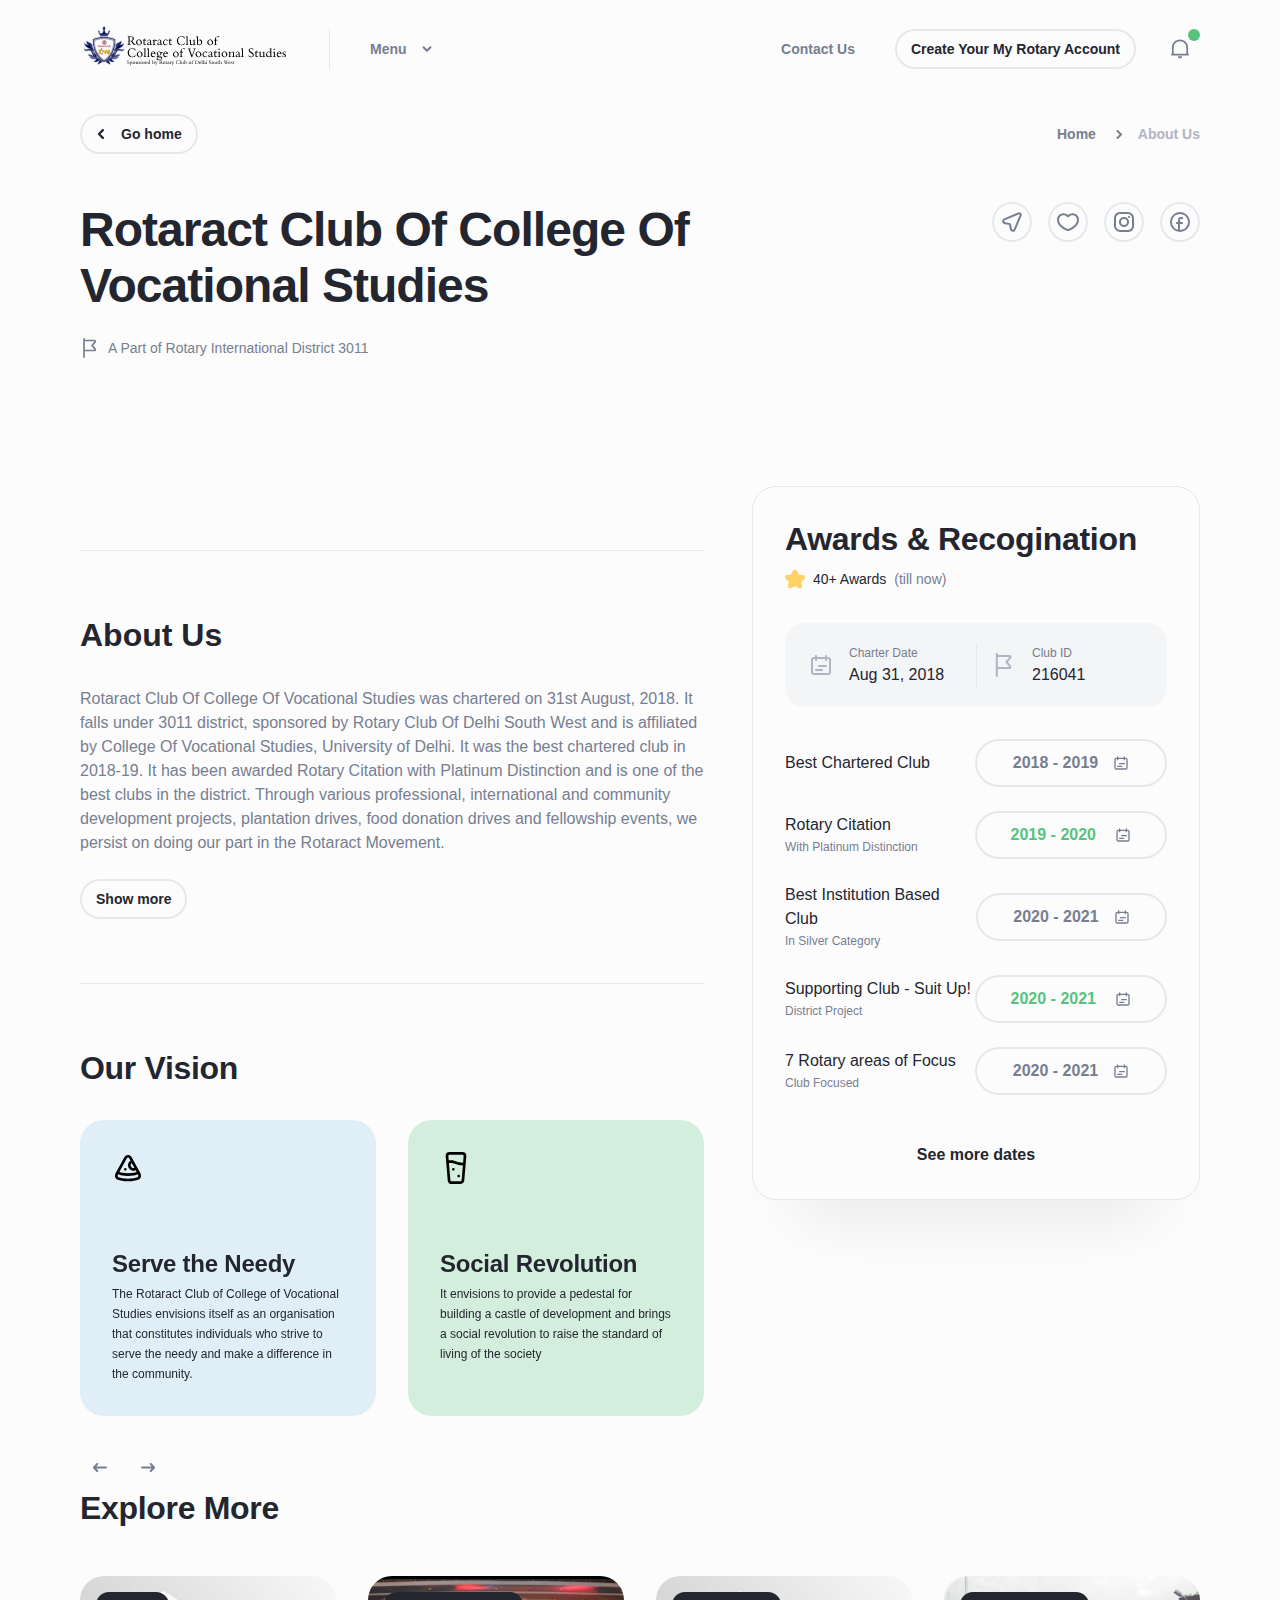
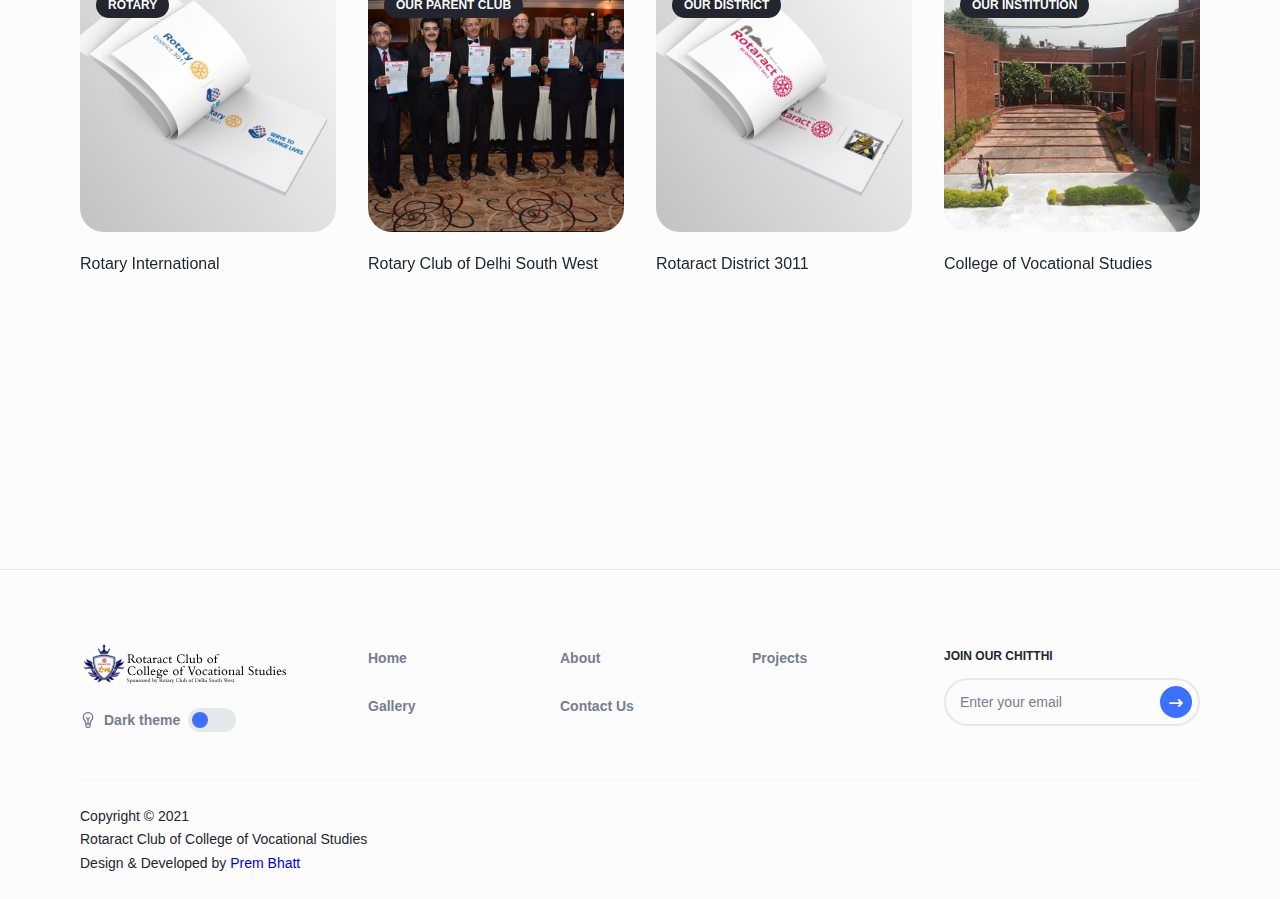
==== commit ce4af2cf: "Sponsored" ====
--- a/about.html
+++ b/about.html
@@ -158,7 +158,7 @@
                                       </svg>
                                     </button>
                                     <div class="actions__body js-actions-body">
-                                      <iframe src="https://www.google.com/maps/embed?pb=!1m18!1m12!1m3!1d3505.2204951850013!2d77.22544291492092!3d28.53309148245711!2m3!1f0!2f0!3f0!3m2!1i1024!2i768!4f13.1!3m3!1m2!1s0x390ce3e361a38f9b%3A0x7da5055b4b6beb02!2sCollege%20of%20Vocational%20Studies!5e0!3m2!1sen!2sin!4v1632199327674!5m2!1sen!2sin" width="600" height="450" style="border:0;" allowfullscreen="" loading="lazy"></iframe>" width="600" height="450"></iframe>
+                                      <iframe src="https://www.google.com/maps/embed?pb=!1m18!1m12!1m3!1d3505.2204951850013!2d77.22544291492092!3d28.53309148245711!2m3!1f0!2f0!3f0!3m2!1i1024!2i768!4f13.1!3m3!1m2!1s0x390ce3e361a38f9b%3A0x7da5055b4b6beb02!2sCollege%20of%20Vocational%20Studies!5e0!3m2!1sen!2sin!4v1632199327674!5m2!1sen!2sin" width="600" height="450" style="border:0;" allowfullscreen="" loading="lazy"></iframe>
                                     </div>
                                 </div>
                                 <div class="actions__item">
@@ -205,7 +205,7 @@
                                         <h4>About Us</h4>
                                         <p>
                                             Rotaract Club Of College Of Vocational Studies was chartered
-                                            on 31st August, 2018. It falls under 3011 district, guided by
+                                            on 31st August, 2018. It falls under 3011 district, sponsored by
                                             Rotary Club Of Delhi South West and is affiliated by College
                                             Of Vocational Studies, University of Delhi. It was the best
                                             chartered club in 2018-19. It has been awarded Rotary Citation
@@ -895,4 +895,4 @@
             </svg>
 </body>
 
-</html>+</html>
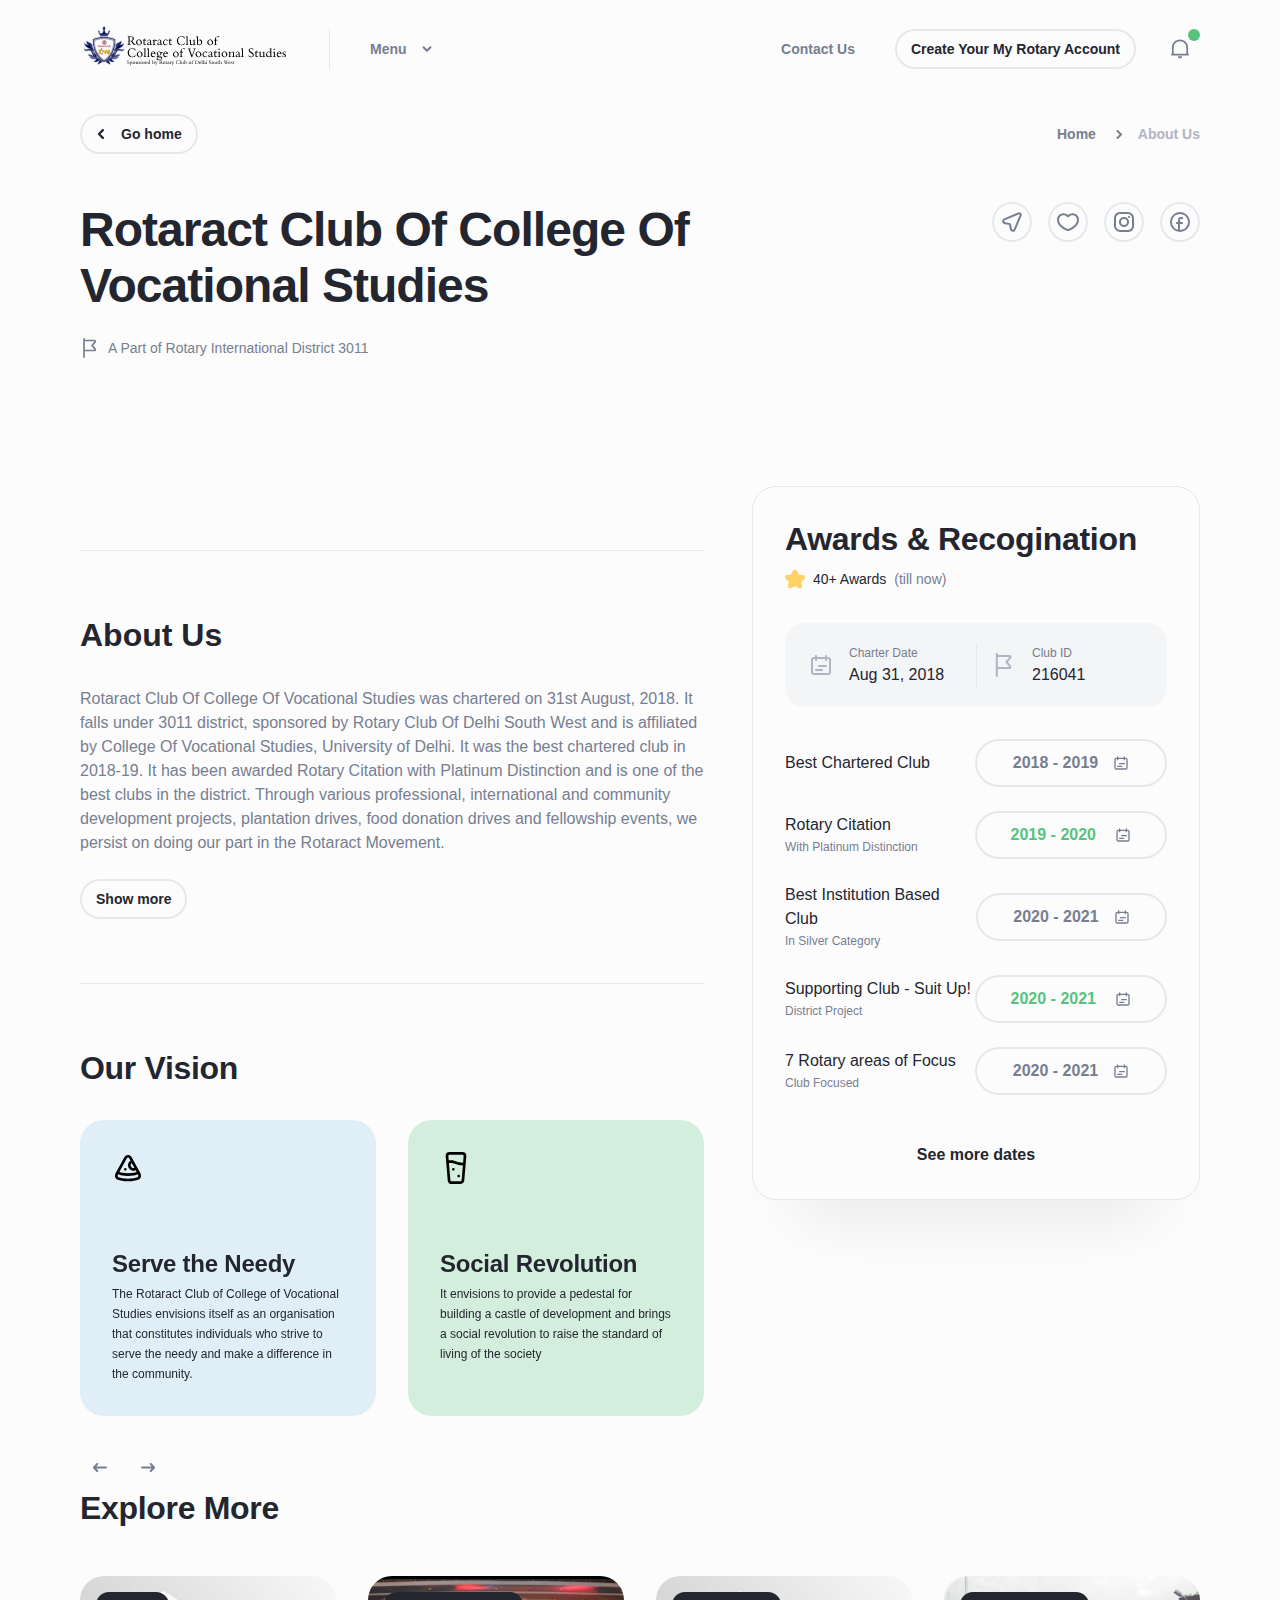
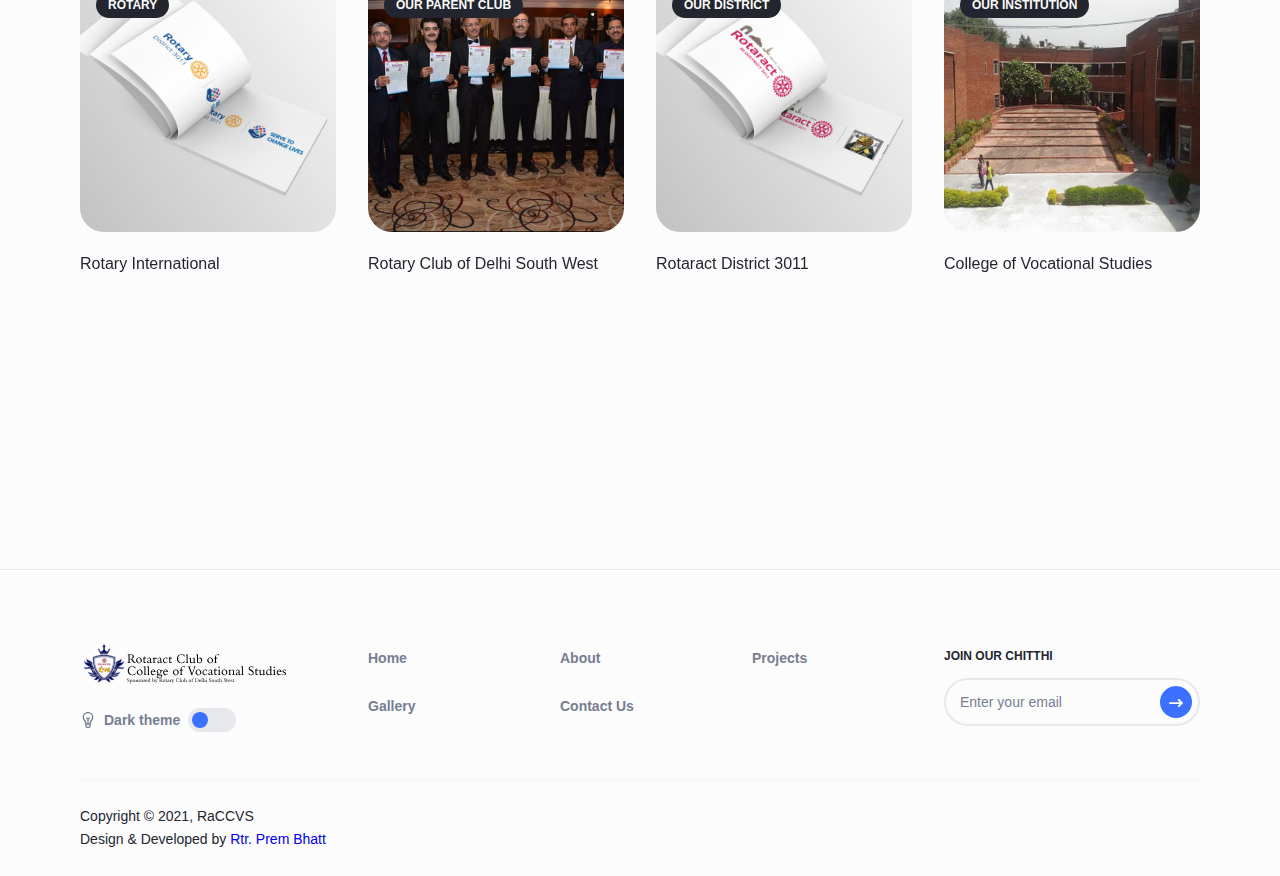
==== commit 493137ee: "maintenance 1" ====
--- a/about.html
+++ b/about.html
@@ -60,10 +60,10 @@
                                         <use xlink:href="#icon-location"></use>
                                     </svg>Meet Our Team
                                 </a>
-                                <a class="header__link" href="https://rotaractclubofcvs.substack.com/subscribe">
-                                    <svg class="icon icon-comment">
-                                        <use xlink:href="#icon-comment"></use>
-                                    </svg>Blog
+                                <a class="header__link" href="wizard.counsel.html">
+                                    <svg class="icon icon-flag">
+                                        <use xlink:href="#icon-flag"></use>
+                                    </svg>Wizard Counsel
                                 </a>
                                 <a class="header__link" href="gallery.html">
                                     <svg class="icon icon-image">
@@ -74,7 +74,7 @@
                             </div>
                         </div>
                     </div>
-                    <a class="header__item" href="mailto:rotaractclubofcvs@gmail.com">Contact Us</a>
+                    <a class="header__item" href="mailto:hello@rotaractclubofcvs.in">Contact Us</a>
                     <a class="button button-stroke button-small header__button"
                         href="https://my.rotary.org/en/signup">Create Your My Rotary Account</a>
                 </div>
@@ -88,25 +88,17 @@
                         <div class="header__title">Notification</div>
                         <div class="header__notifications">
 
-                            <a class="header__notification" href="https://www.instagram.com/rotaractclubofcvs/">
-                                <div class="header__avatar"><img src="assets/img/punit.jpeg" alt="Punit"></div>
-                                <div class="header__details">
-                                    <div class="header__subtitle">Rtr. Punit Kumar</div>
-                                    <div class="header__content">Learn more about Aikyam 2.0</div>
-                                    <div class="header__date">1 minute ago</div>
-                                    <div class="header__status" style="background-color: #3B71FE;"></div>
-                                </div>
-                            </a>
-
-                            <a class="header__notification" href="https://www.instagram.com/ar/268986765060876/">
+                            <a class="header__notification" href="https://wizard.rotaractclubofcvs.in">
                                 <div class="header__avatar"><img src="assets/img/prem.jpeg" alt="Prem Bhatt"></div>
                                 <div class="header__details">
                                     <div class="header__subtitle">Rtr. Prem Bhatt</div>
-                                    <div class="header__content">Check Our Instagram Filter</div>
-                                    <div class="header__date">2 hours ago</div>
+                                    <div class="header__content">Check Our Flagship Project </div>
+                                    <div class="header__date">1 minute ago</div>
                                     <div class="header__status" style="background-color: #3B71FE;"></div>
                                 </div>
                             </a>
+
+                            
                         </div>
                     </div>
                 </div>
@@ -492,13 +484,13 @@
                         </div>
                     </div>
                     <div class="footer__bottom">
-                        <div class="footer__copyright">Copyright © 2021</a>
-                            <div class="footer__copyright">Rotaract Club of College of Vocational Studies</a>
-                                <div class="footer__copyright">Design & Developed by <a
-                                        href=" https://znap.link/PremBhatt "> Prem Bhatt </a>
-                                </div>
-                            </div>
-                        </div>
+                        <div class="footer__copyright">Copyright © 2021, RaCCVS</a>
+    
+                            <div class="footer__copyright">Design & Developed by <a href=" https://znap.link/PremBhatt ">
+                                    Rtr. Prem Bhatt </a>
+                            </div>
+                        </div>
+                    </div>
             </footer>
             <!--Footer Section End-->
 
